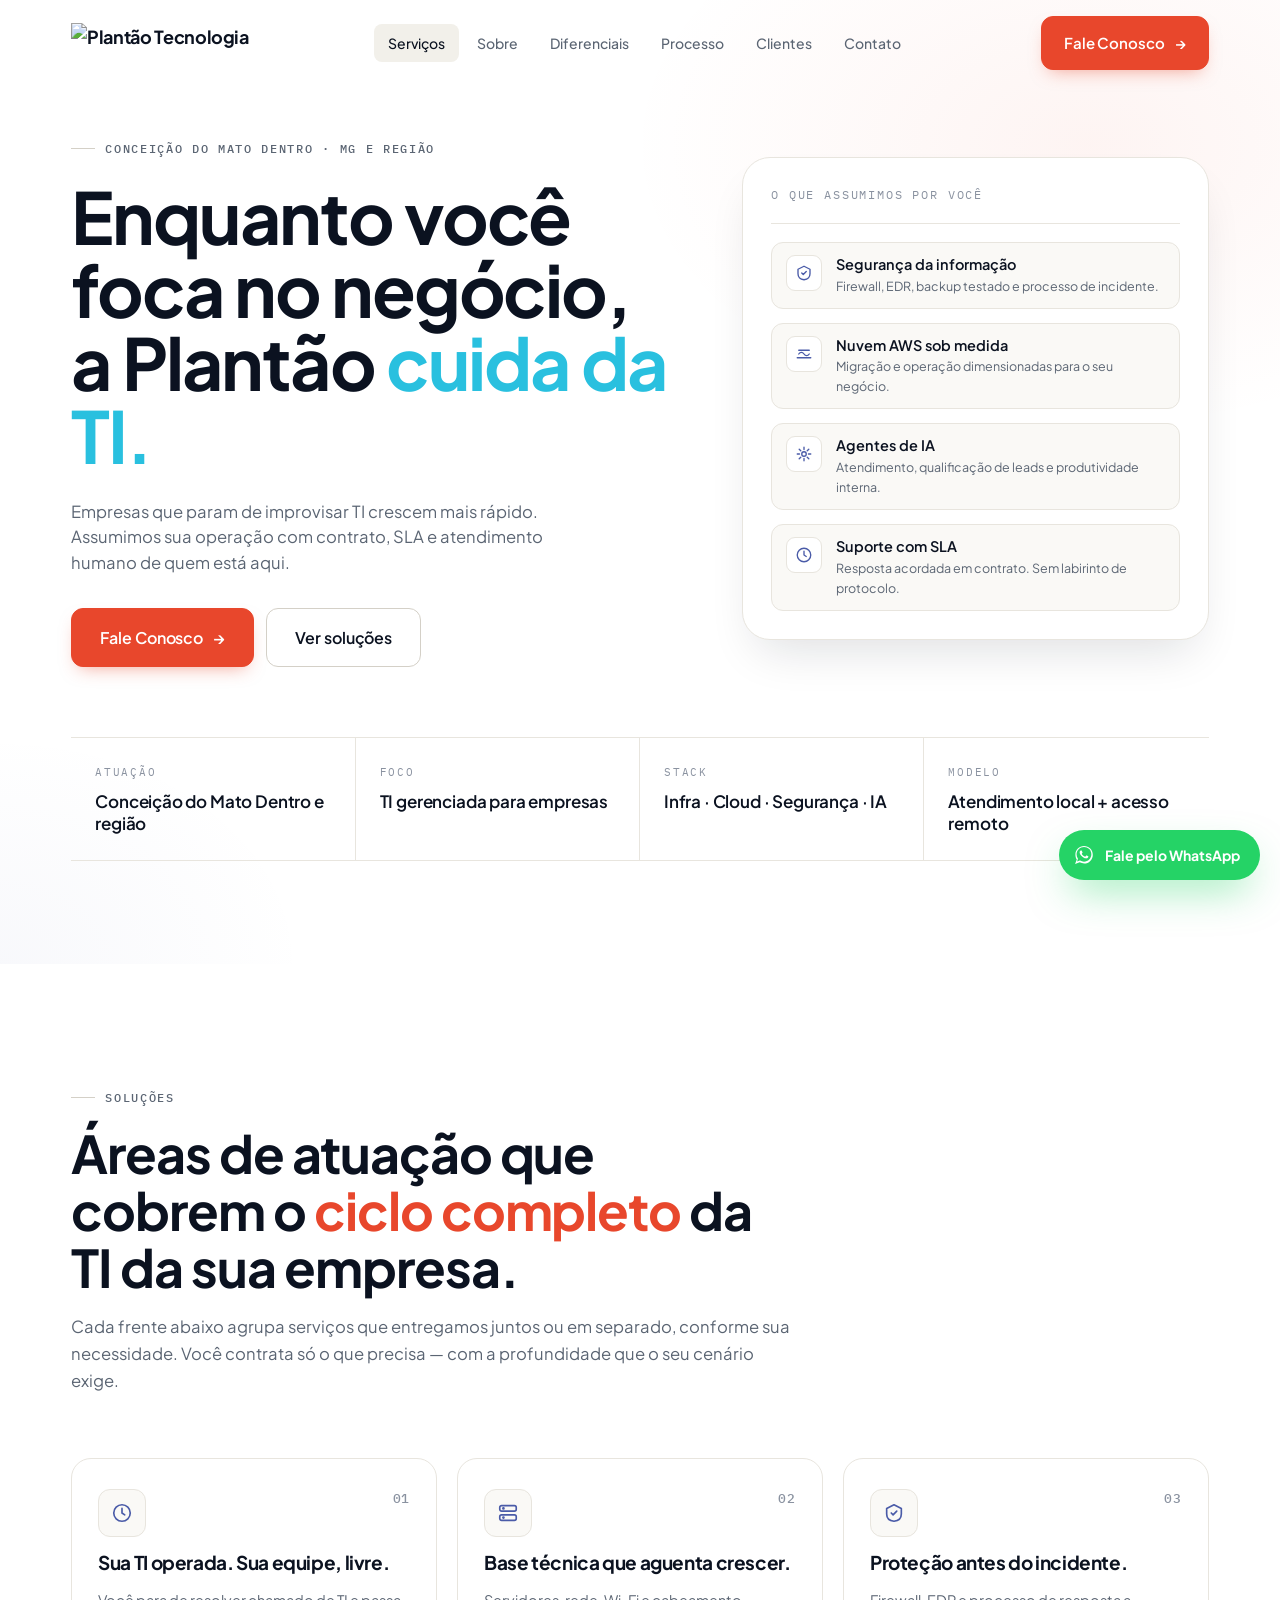
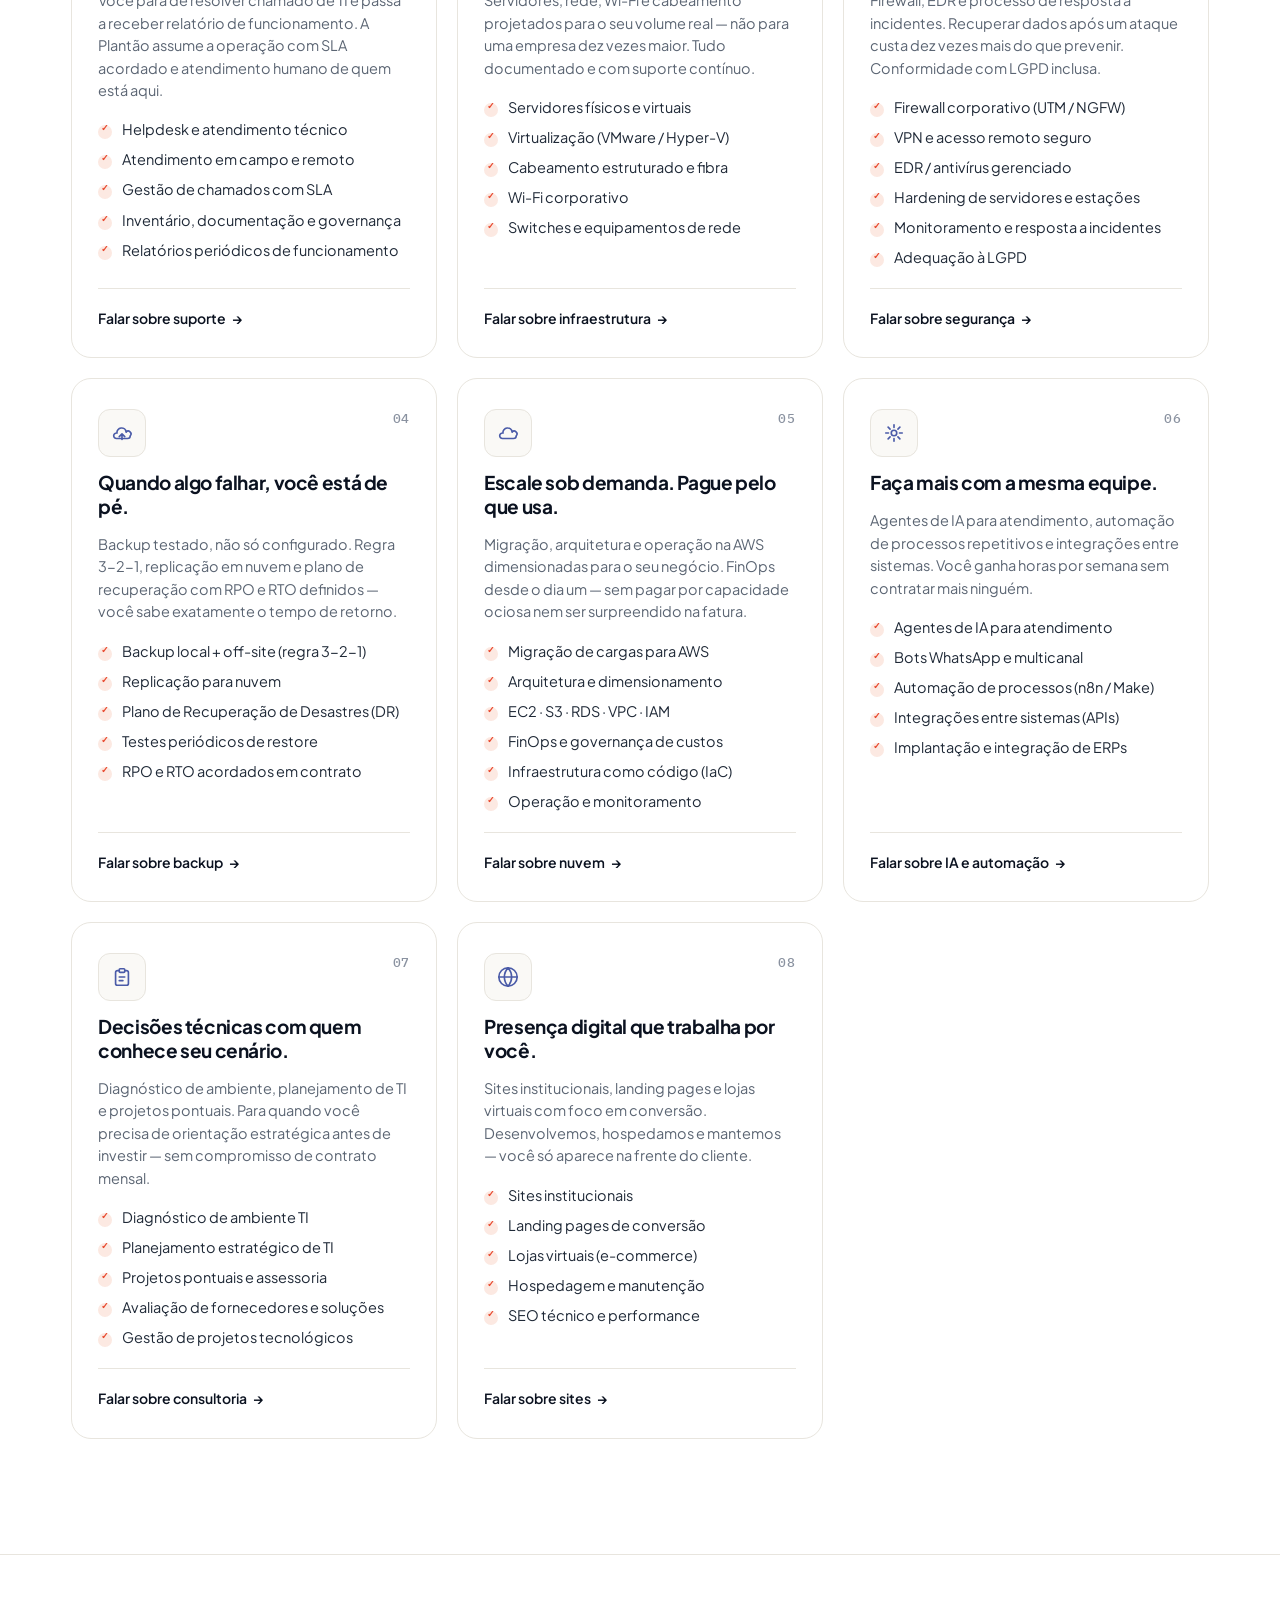
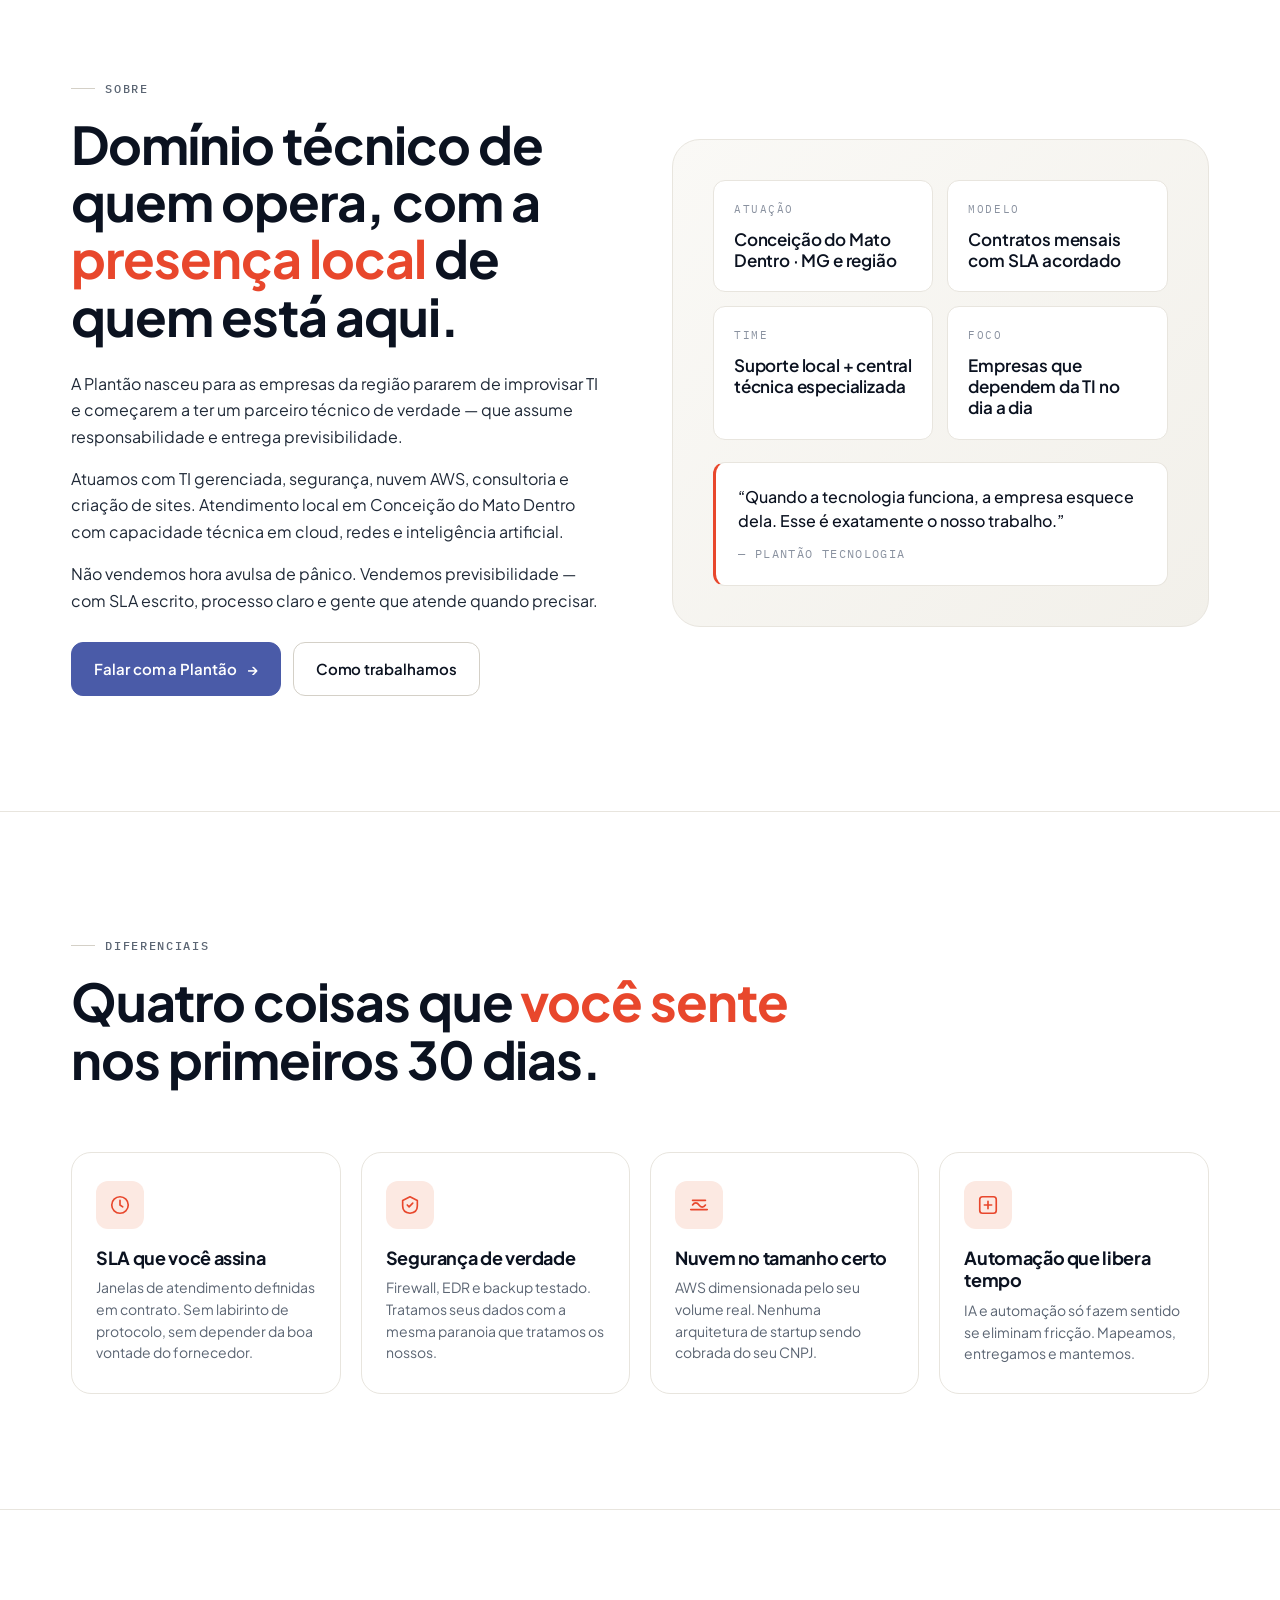
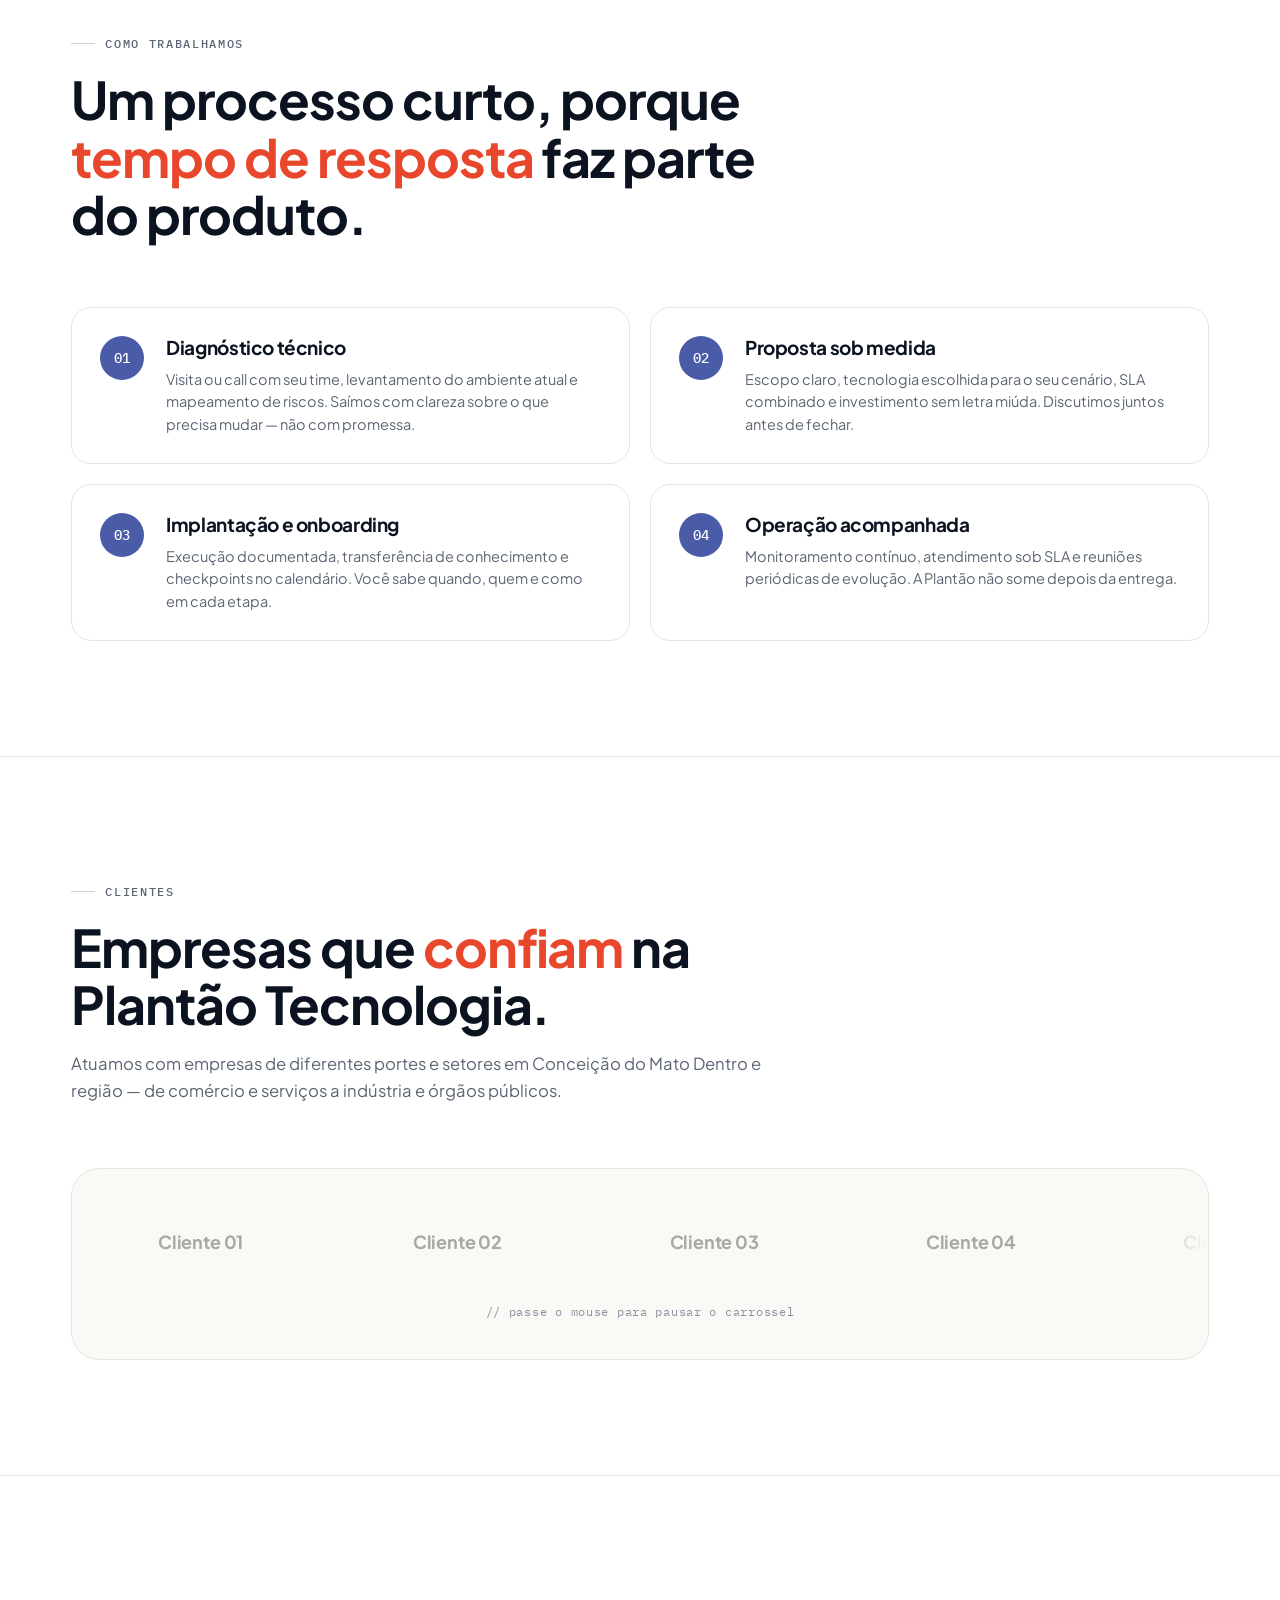
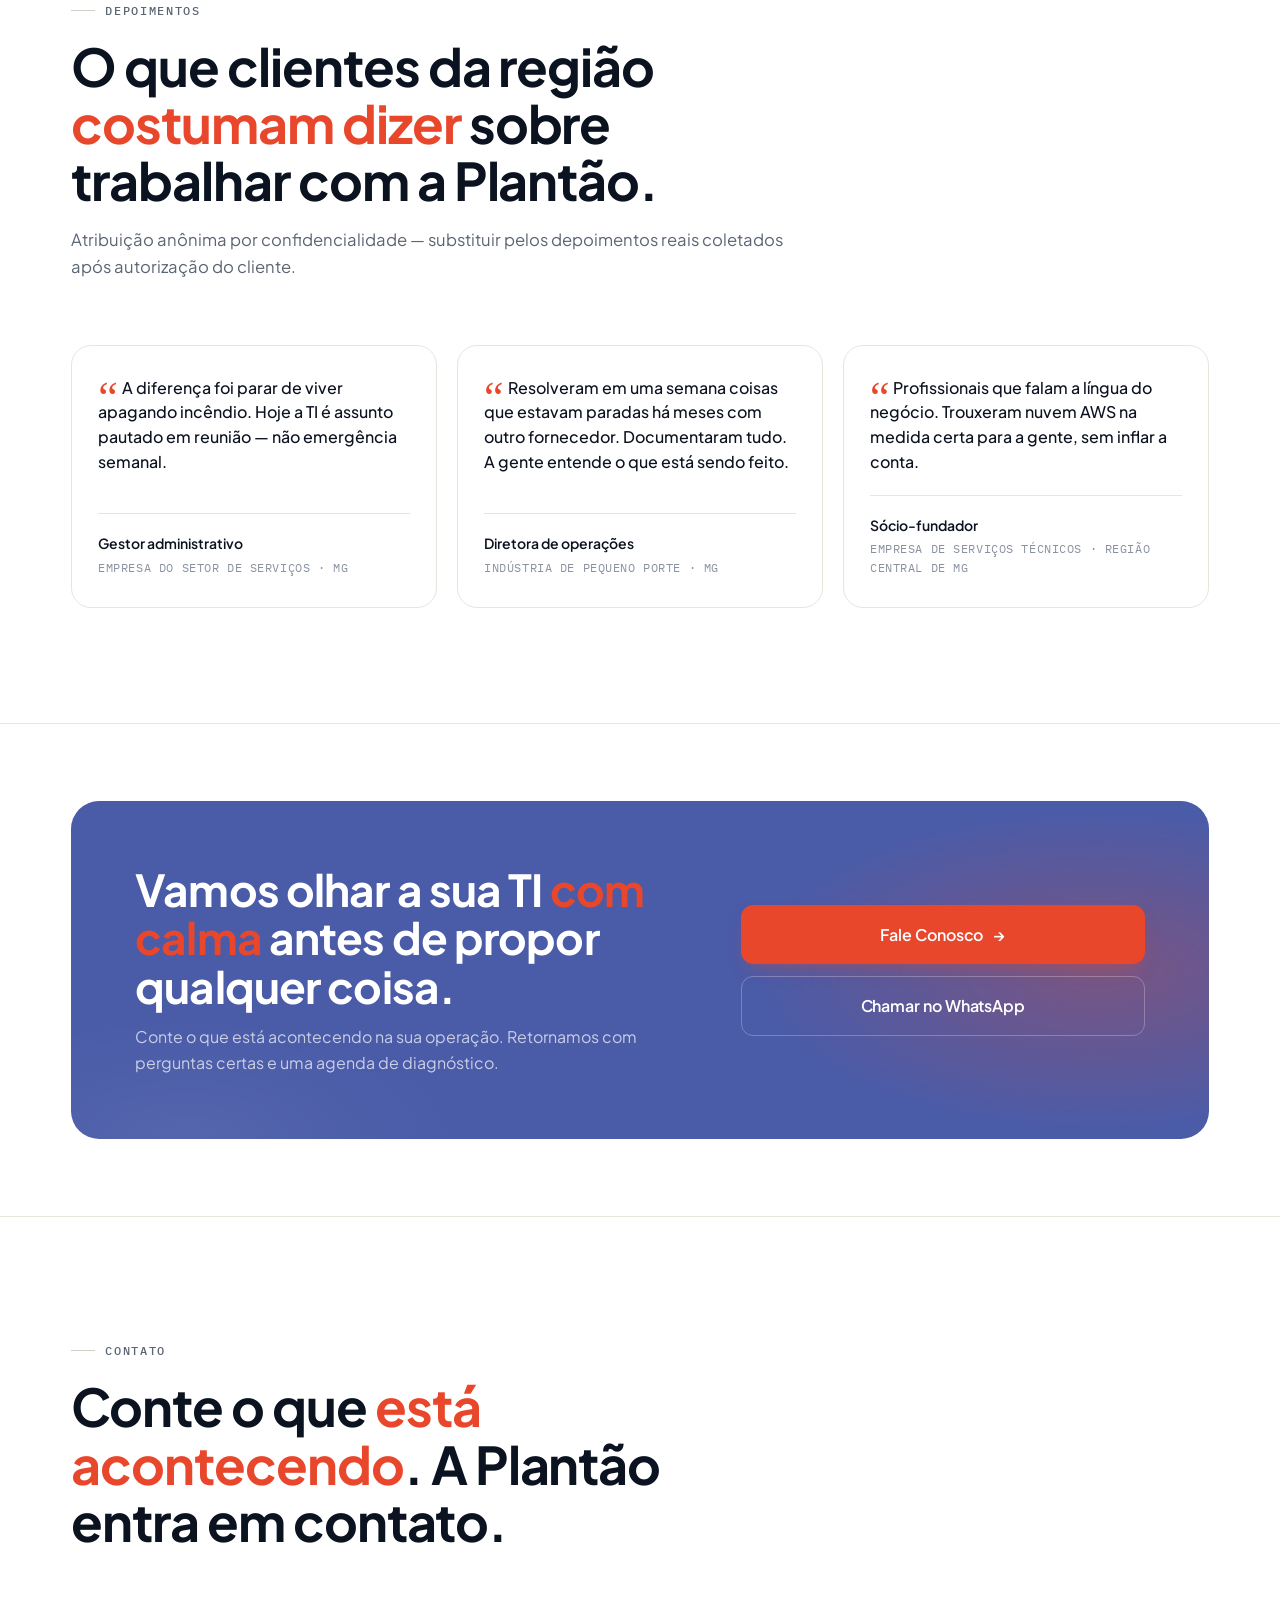
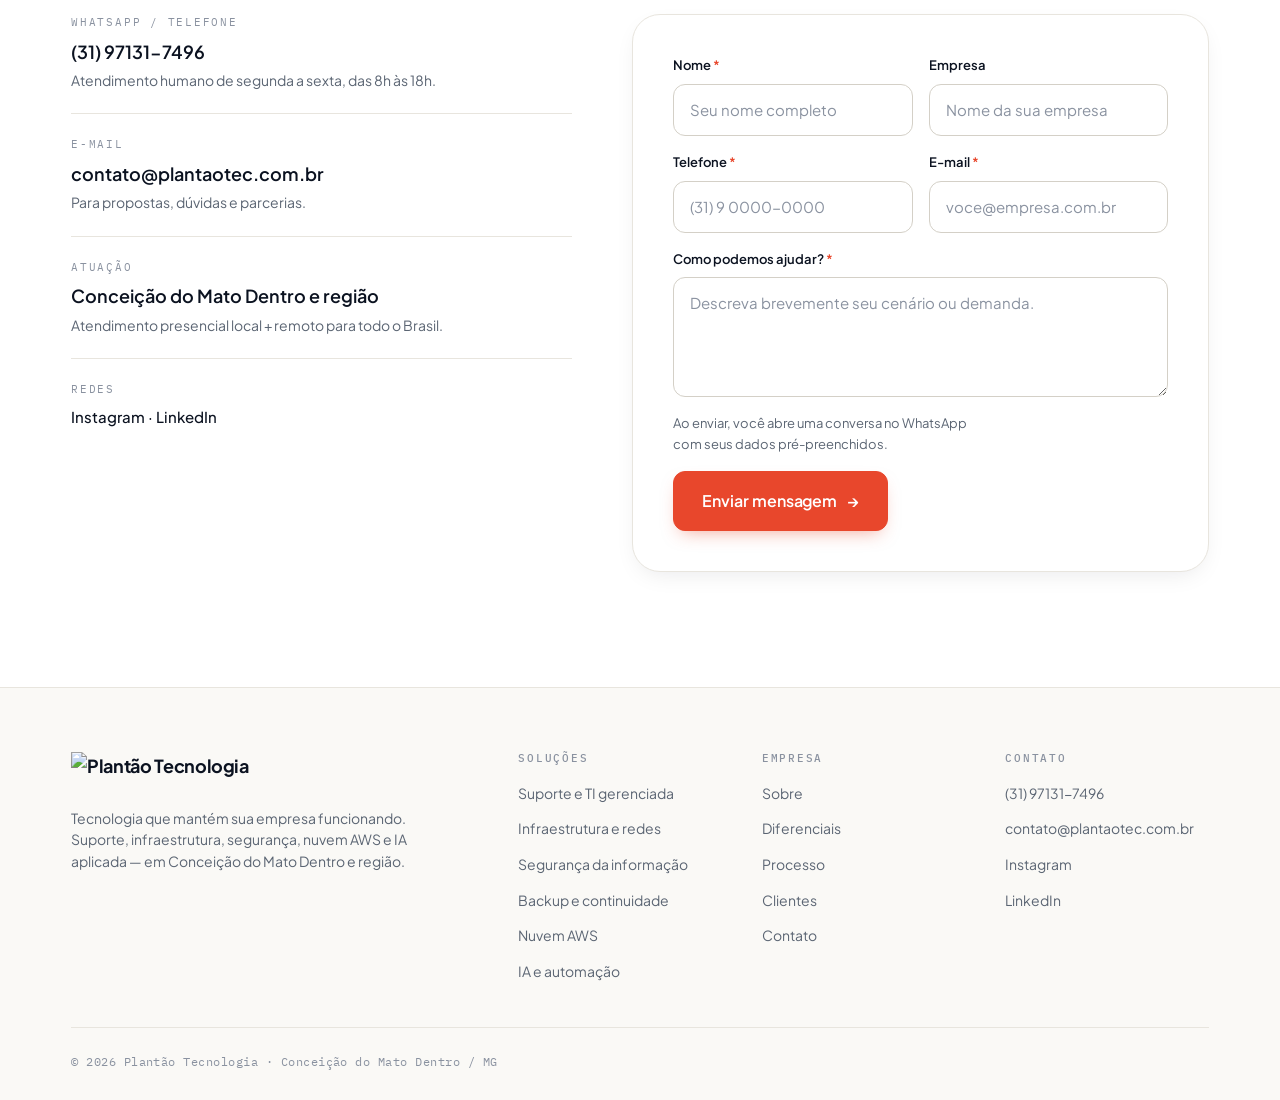
==== index.html @ 331d4040 "copy: atualizar Sobre, Diferenciais, Processo e Contato" ====
﻿<!doctype html>
<html lang="pt-BR">
<head>
  <meta charset="utf-8" />
  <meta name="viewport" content="width=device-width, initial-scale=1, viewport-fit=cover" />
  <meta name="theme-color" content="#FFFFFF" />

  <title>Plantão Tecnologia — TI gerenciada, segurança e nuvem para empresas em Conceição do Mato Dentro</title>
  <meta name="description" content="Suporte de TI, servidores, firewall, VPN, backup, nuvem AWS, agentes de IA e automação para empresas em Conceição do Mato Dentro e região. Fale com a Plantão Tecnologia." />
  <meta name="keywords" content="suporte de TI Conceição do Mato Dentro, servidores, firewall, VPN, nuvem AWS, agentes de IA, automação, cabeamento estruturado, segurança da informação, backup, criação de sites" />
  <meta name="author" content="Plantão Tecnologia" />
  <meta name="robots" content="index, follow" />

  <meta property="og:type" content="website" />
  <meta property="og:locale" content="pt_BR" />
  <meta property="og:title" content="Plantão Tecnologia — TI que mantém sua empresa funcionando" />
  <meta property="og:description" content="TI gerenciada, segurança, nuvem AWS, agentes de IA e automação para empresas em Conceição do Mato Dentro e região." />
  <meta property="og:site_name" content="Plantão Tecnologia" />

  <meta name="twitter:card" content="summary_large_image" />
  <meta name="twitter:title" content="Plantão Tecnologia — TI gerenciada" />
  <meta name="twitter:description" content="TI, segurança, nuvem e IA para empresas da região." />

  <link rel="canonical" href="https://www.plantaotec.com.br/" />
  <link rel="icon" type="image/png" href="assets/logo-icon.png" />

  <link rel="preconnect" href="https://fonts.googleapis.com" />
  <link rel="preconnect" href="https://fonts.gstatic.com" crossorigin />
  <link href="https://fonts.googleapis.com/css2?family=Plus+Jakarta+Sans:wght@300;400;500;600;700;800&family=IBM+Plex+Mono:wght@400;500&display=swap" rel="stylesheet" />

  <script type="application/ld+json">
  {
    "@context": "https://schema.org",
    "@type": "LocalBusiness",
    "name": "Plantão Tecnologia",
    "description": "Serviços de TI para empresas em Conceição do Mato Dentro e região: suporte, servidores, segurança, nuvem AWS, IA e automação.",
    "url": "https://www.plantaotec.com.br/",
    "telephone": "+55-31-97131-7496",
    "email": "contato@plantaotec.com.br",
    "areaServed": "Conceição do Mato Dentro, MG e região",
    "address": {
      "@type": "PostalAddress",
      "addressLocality": "Conceição do Mato Dentro",
      "addressRegion": "MG",
      "addressCountry": "BR"
    },
    "sameAs": [
      "https://www.instagram.com/plantaotecnologia/",
      "https://www.linkedin.com/company/102269554"
    ]
  }
  </script>

  <link rel="stylesheet" href="css/style.css" />
</head>
<body>

  <!-- ============== NAV ============== -->
  <header class="nav" id="nav">
    <div class="container nav-inner">

      <a href="#home" class="logo" aria-label="Plantão Tecnologia">
        <img src="assets/logo.png" alt="Plantão Tecnologia" height="40" style="display:block;">
      </a>

      <nav aria-label="Principal">
        <ul class="nav-links">
          <li><a href="#servicos">Serviços</a></li>
          <li><a href="#sobre">Sobre</a></li>
          <li><a href="#diferenciais">Diferenciais</a></li>
          <li><a href="#processo">Processo</a></li>
          <li><a href="#clientes">Clientes</a></li>
          <li><a href="#contato">Contato</a></li>
        </ul>
      </nav>

      <div class="nav-cta">
        <a class="btn btn-primary btn-desktop" href="#contato">Fale Conosco <span class="arrow">→</span></a>
        <button class="hamburger" id="hamburger" aria-label="Abrir menu" aria-expanded="false" aria-controls="mobilePanel">
          <span></span><span></span><span></span>
        </button>
      </div>
    </div>
  </header>

  <div class="mobile-panel" id="mobilePanel" aria-hidden="true">
    <a href="#servicos">Serviços</a>
    <a href="#sobre">Sobre</a>
    <a href="#diferenciais">Diferenciais</a>
    <a href="#processo">Processo</a>
    <a href="#clientes">Clientes</a>
    <a href="#depoimentos">Depoimentos</a>
    <a href="#contato">Contato</a>
    <a class="btn btn-primary" href="#contato">Fale Conosco</a>
    <a class="btn btn-outline" href="https://wa.me/5531971317496" target="_blank" rel="noopener">WhatsApp</a>
  </div>

  <!-- ============== HERO ============== -->
  <main id="home">
  <section class="hero">
    <div class="container">
      <div class="hero-grid">
        <div>
          <span class="eyebrow reveal">Conceição do Mato Dentro · MG e Região</span>
          <h1 class="reveal delay-1">
            Enquanto você foca no negócio,<br>
            a Plantão <span class="cyan">cuida da TI.</span>
          </h1>
          <p class="hero-sub reveal delay-2">
            Empresas que param de improvisar TI crescem mais rápido. Assumimos sua operação com contrato, SLA e atendimento humano de quem está aqui.
          </p>
          <div class="hero-cta reveal delay-3">
            <a class="btn btn-primary btn-lg" href="#contato">Fale Conosco <span class="arrow">→</span></a>
            <a class="btn btn-outline btn-lg" href="#servicos">Ver soluções</a>
          </div>
        </div>

        <aside class="hero-card reveal delay-2" aria-label="Resumo de soluções">
          <div class="hero-card-head">
            <span class="label">O que assumimos por você</span>
          </div>
          <div class="hero-list">
            <div class="hero-item">
              <span class="ico" aria-hidden="true">
                <svg viewBox="0 0 24 24" fill="none" stroke="currentColor" stroke-width="1.8" stroke-linecap="round" stroke-linejoin="round"><path d="M12 3l8 4v6c0 5-4 7.5-8 8-4-.5-8-3-8-8V7z"/><path d="M9 12l2 2 4-4"/></svg>
              </span>
              <div>
                <div class="t">Segurança da informação</div>
                <div class="d">Firewall, EDR, backup testado e processo de incidente.</div>
              </div>
            </div>
            <div class="hero-item">
              <span class="ico" aria-hidden="true">
                <svg viewBox="0 0 24 24" fill="none" stroke="currentColor" stroke-width="1.8" stroke-linecap="round" stroke-linejoin="round"><path d="M3 17h18"/><path d="M5 12c2-3 5-3 7 0s5 3 7 0"/><path d="M5 7h14"/></svg>
              </span>
              <div>
                <div class="t">Nuvem AWS sob medida</div>
                <div class="d">Migração e operação dimensionadas para o seu negócio.</div>
              </div>
            </div>
            <div class="hero-item">
              <span class="ico" aria-hidden="true">
                <svg viewBox="0 0 24 24" fill="none" stroke="currentColor" stroke-width="1.8" stroke-linecap="round" stroke-linejoin="round"><circle cx="12" cy="12" r="3"/><path d="M12 3v3M12 18v3M3 12h3M18 12h3M5.6 5.6l2.1 2.1M16.3 16.3l2.1 2.1M5.6 18.4l2.1-2.1M16.3 7.7l2.1-2.1"/></svg>
              </span>
              <div>
                <div class="t">Agentes de IA</div>
                <div class="d">Atendimento, qualificação de leads e produtividade interna.</div>
              </div>
            </div>
            <div class="hero-item">
              <span class="ico" aria-hidden="true">
                <svg viewBox="0 0 24 24" fill="none" stroke="currentColor" stroke-width="1.8" stroke-linecap="round" stroke-linejoin="round"><circle cx="12" cy="12" r="9"/><polyline points="12 7 12 12 15 14"/></svg>
              </span>
              <div>
                <div class="t">Suporte com SLA</div>
                <div class="d">Resposta acordada em contrato. Sem labirinto de protocolo.</div>
              </div>
            </div>
          </div>
        </aside>
      </div>

      <div class="hero-trust reveal delay-4">
        <div class="hero-trust-cell">
          <div class="k">Atuação</div>
          <div class="v">Conceição do Mato Dentro e região</div>
        </div>
        <div class="hero-trust-cell">
          <div class="k">Foco</div>
          <div class="v">TI gerenciada para empresas</div>
        </div>
        <div class="hero-trust-cell">
          <div class="k">Stack</div>
          <div class="v">Infra · Cloud · Segurança · IA</div>
        </div>
        <div class="hero-trust-cell">
          <div class="k">Modelo</div>
          <div class="v">Atendimento local + acesso remoto</div>
        </div>
      </div>
    </div>
  </section>

  <!-- ============== SERVIÇOS ============== -->
  <section class="section" id="servicos">
    <div class="container">
      <header class="section-head reveal">
        <span class="eyebrow">Soluções</span>
        <h2>Áreas de atuação que cobrem o <span class="accent">ciclo completo</span> da TI da sua empresa.</h2>
        <p class="lead">Cada frente abaixo agrupa serviços que entregamos juntos ou em separado, conforme sua necessidade. Você contrata só o que precisa — com a profundidade que o seu cenário exige.</p>
      </header>

      <div class="services-grid">

        <article class="service reveal">
          <div class="service-head">
            <div class="service-icon" aria-hidden="true">
              <svg viewBox="0 0 24 24" fill="none" stroke="currentColor" stroke-width="1.8" stroke-linecap="round" stroke-linejoin="round"><path d="M3 12a9 9 0 1 0 18 0 9 9 0 0 0-18 0z"/><path d="M12 7v5l3 2"/></svg>
            </div>
            <span class="service-num">01</span>
          </div>
          <h3>Sua TI operada. Sua equipe, livre.</h3>
          <p>Você para de resolver chamado de TI e passa a receber relatório de funcionamento. A Plantão assume a operação com SLA acordado e atendimento humano de quem está aqui.</p>
          <ul class="service-subs">
            <li>Helpdesk e atendimento técnico</li>
            <li>Atendimento em campo e remoto</li>
            <li>Gestão de chamados com SLA</li>
            <li>Inventário, documentação e governança</li>
            <li>Relatórios periódicos de funcionamento</li>
          </ul>
          <a class="service-link" href="#contato">Falar sobre suporte <span>→</span></a>
        </article>

        <article class="service reveal delay-1">
          <div class="service-head">
            <div class="service-icon" aria-hidden="true">
              <svg viewBox="0 0 24 24" fill="none" stroke="currentColor" stroke-width="1.8" stroke-linecap="round" stroke-linejoin="round"><rect x="3" y="4" width="18" height="6" rx="2"/><rect x="3" y="14" width="18" height="6" rx="2"/><circle cx="7" cy="7" r="0.6" fill="currentColor"/><circle cx="7" cy="17" r="0.6" fill="currentColor"/></svg>
            </div>
            <span class="service-num">02</span>
          </div>
          <h3>Base técnica que aguenta crescer.</h3>
          <p>Servidores, rede, Wi-Fi e cabeamento projetados para o seu volume real — não para uma empresa dez vezes maior. Tudo documentado e com suporte contínuo.</p>
          <ul class="service-subs">
            <li>Servidores físicos e virtuais</li>
            <li>Virtualização (VMware / Hyper-V)</li>
            <li>Cabeamento estruturado e fibra</li>
            <li>Wi-Fi corporativo</li>
            <li>Switches e equipamentos de rede</li>
          </ul>
          <a class="service-link" href="#contato">Falar sobre infraestrutura <span>→</span></a>
        </article>

        <article class="service reveal delay-2">
          <div class="service-head">
            <div class="service-icon" aria-hidden="true">
              <svg viewBox="0 0 24 24" fill="none" stroke="currentColor" stroke-width="1.8" stroke-linecap="round" stroke-linejoin="round"><path d="M12 3l8 4v6c0 5-4 7.5-8 8-4-.5-8-3-8-8V7z"/><path d="M9 12l2 2 4-4"/></svg>
            </div>
            <span class="service-num">03</span>
          </div>
          <h3>Proteção antes do incidente.</h3>
          <p>Firewall, EDR e processo de resposta a incidentes. Recuperar dados após um ataque custa dez vezes mais do que prevenir. Conformidade com LGPD inclusa.</p>
          <ul class="service-subs">
            <li>Firewall corporativo (UTM / NGFW)</li>
            <li>VPN e acesso remoto seguro</li>
            <li>EDR / antivírus gerenciado</li>
            <li>Hardening de servidores e estações</li>
            <li>Monitoramento e resposta a incidentes</li>
            <li>Adequação à LGPD</li>
          </ul>
          <a class="service-link" href="#contato">Falar sobre segurança <span>→</span></a>
        </article>

        <article class="service reveal">
          <div class="service-head">
            <div class="service-icon" aria-hidden="true">
              <svg viewBox="0 0 24 24" fill="none" stroke="currentColor" stroke-width="1.8" stroke-linecap="round" stroke-linejoin="round"><path d="M21 15a3 3 0 0 1-3 3H6a3 3 0 1 1 .5-5.95A5 5 0 0 1 16.5 11a3 3 0 0 1 4.5 4z"/><path d="M12 13v6M9 16l3-3 3 3"/></svg>
            </div>
            <span class="service-num">04</span>
          </div>
          <h3>Quando algo falhar, você está de pé.</h3>
          <p>Backup testado, não só configurado. Regra 3-2-1, replicação em nuvem e plano de recuperação com RPO e RTO definidos — você sabe exatamente o tempo de retorno.</p>
          <ul class="service-subs">
            <li>Backup local + off-site (regra 3-2-1)</li>
            <li>Replicação para nuvem</li>
            <li>Plano de Recuperação de Desastres (DR)</li>
            <li>Testes periódicos de restore</li>
            <li>RPO e RTO acordados em contrato</li>
          </ul>
          <a class="service-link" href="#contato">Falar sobre backup <span>→</span></a>
        </article>

        <article class="service reveal delay-1">
          <div class="service-head">
            <div class="service-icon" aria-hidden="true">
              <svg viewBox="0 0 24 24" fill="none" stroke="currentColor" stroke-width="1.8" stroke-linecap="round" stroke-linejoin="round"><path d="M21 15a3 3 0 0 1-3 3H6a3 3 0 1 1 .5-5.95A5 5 0 0 1 16.5 11a3 3 0 0 1 4.5 4z"/></svg>
            </div>
            <span class="service-num">05</span>
          </div>
          <h3>Escale sob demanda. Pague pelo que usa.</h3>
          <p>Migração, arquitetura e operação na AWS dimensionadas para o seu negócio. FinOps desde o dia um — sem pagar por capacidade ociosa nem ser surpreendido na fatura.</p>
          <ul class="service-subs">
            <li>Migração de cargas para AWS</li>
            <li>Arquitetura e dimensionamento</li>
            <li>EC2 · S3 · RDS · VPC · IAM</li>
            <li>FinOps e governança de custos</li>
            <li>Infraestrutura como código (IaC)</li>
            <li>Operação e monitoramento</li>
          </ul>
          <a class="service-link" href="#contato">Falar sobre nuvem <span>→</span></a>
        </article>

        <article class="service reveal delay-2">
          <div class="service-head">
            <div class="service-icon" aria-hidden="true">
              <svg viewBox="0 0 24 24" fill="none" stroke="currentColor" stroke-width="1.8" stroke-linecap="round" stroke-linejoin="round"><circle cx="12" cy="12" r="3"/><path d="M12 3v3M12 18v3M3 12h3M18 12h3M5.6 5.6l2.1 2.1M16.3 16.3l2.1 2.1M5.6 18.4l2.1-2.1M16.3 7.7l2.1-2.1"/></svg>
            </div>
            <span class="service-num">06</span>
          </div>
          <h3>Faça mais com a mesma equipe.</h3>
          <p>Agentes de IA para atendimento, automação de processos repetitivos e integrações entre sistemas. Você ganha horas por semana sem contratar mais ninguém.</p>
          <ul class="service-subs">
            <li>Agentes de IA para atendimento</li>
            <li>Bots WhatsApp e multicanal</li>
            <li>Automação de processos (n8n / Make)</li>
            <li>Integrações entre sistemas (APIs)</li>
            <li>Implantação e integração de ERPs</li>
          </ul>
          <a class="service-link" href="#contato">Falar sobre IA e automação <span>→</span></a>
        </article>

        <article class="service reveal">
          <div class="service-head">
            <div class="service-icon" aria-hidden="true">
              <svg viewBox="0 0 24 24" fill="none" stroke="currentColor" stroke-width="1.8" stroke-linecap="round" stroke-linejoin="round"><path d="M9 5H7a2 2 0 0 0-2 2v12a2 2 0 0 0 2 2h10a2 2 0 0 0 2-2V7a2 2 0 0 0-2-2h-2"/><rect x="9" y="3" width="6" height="4" rx="1"/><path d="M9 12h6M9 16h4"/></svg>
            </div>
            <span class="service-num">07</span>
          </div>
          <h3>Decisões técnicas com quem conhece seu cenário.</h3>
          <p>Diagnóstico de ambiente, planejamento de TI e projetos pontuais. Para quando você precisa de orientação estratégica antes de investir — sem compromisso de contrato mensal.</p>
          <ul class="service-subs">
            <li>Diagnóstico de ambiente TI</li>
            <li>Planejamento estratégico de TI</li>
            <li>Projetos pontuais e assessoria</li>
            <li>Avaliação de fornecedores e soluções</li>
            <li>Gestão de projetos tecnológicos</li>
          </ul>
          <a class="service-link" href="#contato">Falar sobre consultoria <span>→</span></a>
        </article>

        <article class="service reveal delay-1">
          <div class="service-head">
            <div class="service-icon" aria-hidden="true">
              <svg viewBox="0 0 24 24" fill="none" stroke="currentColor" stroke-width="1.8" stroke-linecap="round" stroke-linejoin="round"><circle cx="12" cy="12" r="10"/><path d="M2 12h20M12 2a15.3 15.3 0 0 1 4 10 15.3 15.3 0 0 1-4 10 15.3 15.3 0 0 1-4-10 15.3 15.3 0 0 1 4-10z"/></svg>
            </div>
            <span class="service-num">08</span>
          </div>
          <h3>Presença digital que trabalha por você.</h3>
          <p>Sites institucionais, landing pages e lojas virtuais com foco em conversão. Desenvolvemos, hospedamos e mantemos — você só aparece na frente do cliente.</p>
          <ul class="service-subs">
            <li>Sites institucionais</li>
            <li>Landing pages de conversão</li>
            <li>Lojas virtuais (e-commerce)</li>
            <li>Hospedagem e manutenção</li>
            <li>SEO técnico e performance</li>
          </ul>
          <a class="service-link" href="#contato">Falar sobre sites <span>→</span></a>
        </article>

      </div>
    </div>
  </section>

  <!-- ============== SOBRE ============== -->
  <section class="section" id="sobre">
    <div class="container">
      <div class="about-grid">
        <div class="about-copy reveal">
          <span class="eyebrow" style="margin-bottom:18px; display:inline-flex;">Sobre</span>
          <h2>Domínio técnico de quem opera, com a <span class="accent">presença local</span> de quem está aqui.</h2>
          <p style="margin-top:26px;">A Plantão nasceu para as empresas da região pararem de improvisar TI e começarem a ter um parceiro técnico de verdade — que assume responsabilidade e entrega previsibilidade.</p>
          <p>Atuamos com TI gerenciada, segurança, nuvem AWS, consultoria e criação de sites. Atendimento local em Conceição do Mato Dentro com capacidade técnica em cloud, redes e inteligência artificial.</p>
          <p>Não vendemos hora avulsa de pânico. Vendemos previsibilidade — com SLA escrito, processo claro e gente que atende quando precisar.</p>
          <div class="about-cta">
            <a class="btn btn-dark" href="#contato">Falar com a Plantão <span class="arrow">→</span></a>
            <a class="btn btn-outline" href="#processo">Como trabalhamos</a>
          </div>
        </div>

        <aside class="about-visual reveal delay-1">
          <div class="about-stats">
            <div class="about-stat">
              <div class="k">Atuação</div>
              <div class="v">Conceição do Mato Dentro · MG e região</div>
            </div>
            <div class="about-stat">
              <div class="k">Modelo</div>
              <div class="v">Contratos mensais com SLA acordado</div>
            </div>
            <div class="about-stat">
              <div class="k">Time</div>
              <div class="v">Suporte local + central técnica especializada</div>
            </div>
            <div class="about-stat">
              <div class="k">Foco</div>
              <div class="v">Empresas que dependem da TI no dia a dia</div>
            </div>
          </div>
          <div class="about-quote">
            <p>“Quando a tecnologia funciona, a empresa esquece dela. Esse é exatamente o nosso trabalho.”</p>
            <div class="by">— Plantão Tecnologia</div>
          </div>
        </aside>
      </div>
    </div>
  </section>

  <!-- ============== DIFERENCIAIS ============== -->
  <section class="section" id="diferenciais">
    <div class="container">
      <header class="section-head reveal">
        <span class="eyebrow">Diferenciais</span>
        <h2>Quatro coisas que <span class="accent">você sente</span> nos primeiros 30 dias.</h2>
      </header>

      <div class="diff-grid">
        <article class="diff reveal">
          <div class="diff-icon">
            <svg viewBox="0 0 24 24" fill="none" stroke="currentColor" stroke-width="1.8" stroke-linecap="round" stroke-linejoin="round"><circle cx="12" cy="12" r="9"/><polyline points="12 7 12 12 15 14"/></svg>
          </div>
          <h3>SLA que você assina</h3>
          <p>Janelas de atendimento definidas em contrato. Sem labirinto de protocolo, sem depender da boa vontade do fornecedor.</p>
        </article>
        <article class="diff reveal delay-1">
          <div class="diff-icon">
            <svg viewBox="0 0 24 24" fill="none" stroke="currentColor" stroke-width="1.8" stroke-linecap="round" stroke-linejoin="round"><path d="M12 3l8 4v6c0 5-4 7.5-8 8-4-.5-8-3-8-8V7z"/><path d="M9 12l2 2 4-4"/></svg>
          </div>
          <h3>Segurança de verdade</h3>
          <p>Firewall, EDR e backup testado. Tratamos seus dados com a mesma paranoia que tratamos os nossos.</p>
        </article>
        <article class="diff reveal delay-2">
          <div class="diff-icon">
            <svg viewBox="0 0 24 24" fill="none" stroke="currentColor" stroke-width="1.8" stroke-linecap="round" stroke-linejoin="round"><path d="M3 17h18"/><path d="M5 12c2-3 5-3 7 0s5 3 7 0"/><path d="M5 7h14"/></svg>
          </div>
          <h3>Nuvem no tamanho certo</h3>
          <p>AWS dimensionada pelo seu volume real. Nenhuma arquitetura de startup sendo cobrada do seu CNPJ.</p>
        </article>
        <article class="diff reveal delay-3">
          <div class="diff-icon">
            <svg viewBox="0 0 24 24" fill="none" stroke="currentColor" stroke-width="1.8" stroke-linecap="round" stroke-linejoin="round"><rect x="3" y="3" width="18" height="18" rx="3"/><path d="M8 12h8M12 8v8"/></svg>
          </div>
          <h3>Automação que libera tempo</h3>
          <p>IA e automação só fazem sentido se eliminam fricção. Mapeamos, entregamos e mantemos.</p>
        </article>
      </div>
    </div>
  </section>

  <!-- ============== PROCESSO ============== -->
  <section class="section" id="processo">
    <div class="container">
      <header class="section-head reveal">
        <span class="eyebrow">Como trabalhamos</span>
        <h2>Um processo curto, porque <span class="accent">tempo de resposta</span> faz parte do produto.</h2>
      </header>

      <div class="process-list">
        <article class="process-step reveal">
          <div class="process-num">01</div>
          <div>
            <h3>Diagnóstico técnico</h3>
            <p>Visita ou call com seu time, levantamento do ambiente atual e mapeamento de riscos. Saímos com clareza sobre o que precisa mudar — não com promessa.</p>
          </div>
        </article>
        <article class="process-step reveal delay-1">
          <div class="process-num">02</div>
          <div>
            <h3>Proposta sob medida</h3>
            <p>Escopo claro, tecnologia escolhida para o seu cenário, SLA combinado e investimento sem letra miúda. Discutimos juntos antes de fechar.</p>
          </div>
        </article>
        <article class="process-step reveal">
          <div class="process-num">03</div>
          <div>
            <h3>Implantação e onboarding</h3>
            <p>Execução documentada, transferência de conhecimento e checkpoints no calendário. Você sabe quando, quem e como em cada etapa.</p>
          </div>
        </article>
        <article class="process-step reveal delay-1">
          <div class="process-num">04</div>
          <div>
            <h3>Operação acompanhada</h3>
            <p>Monitoramento contínuo, atendimento sob SLA e reuniões periódicas de evolução. A Plantão não some depois da entrega.</p>
          </div>
        </article>
      </div>
    </div>
  </section>

  <!-- ============== CLIENTES ============== -->
  <section class="section" id="clientes">
    <div class="container">
      <header class="section-head reveal">
        <span class="eyebrow">Clientes</span>
        <h2>Empresas que <span class="accent">confiam</span> na Plantão Tecnologia.</h2>
        <p class="lead">Atuamos com empresas de diferentes portes e setores em Conceição do Mato Dentro e região — de comércio e serviços a indústria e órgãos públicos.</p>
      </header>

      <!-- ====================================================
           CARROSSEL DE LOGOS — substitua cada .client-logo pela tag:
           <div class="client-logo"><img src="logos/cliente1.svg" alt="Cliente 1"></div>
           Mantenha os DOIS conjuntos (track-a e track-b) com os MESMOS logos
           para o loop infinito ficar sem emenda.
           ==================================================== -->
      <div class="clients-wrap reveal">
        <div class="clients-mask">
          <div class="clients-track" id="clientsTrack">

            <!-- Conjunto A (visível) -->
            <div class="client-logo" data-slot="1">Cliente 01</div>
            <div class="client-logo" data-slot="2">Cliente 02</div>
            <div class="client-logo" data-slot="3">Cliente 03</div>
            <div class="client-logo" data-slot="4">Cliente 04</div>
            <div class="client-logo" data-slot="5">Cliente 05</div>
            <div class="client-logo" data-slot="6">Cliente 06</div>
            <div class="client-logo" data-slot="7">Cliente 07</div>
            <div class="client-logo" data-slot="8">Cliente 08</div>

            <!-- Conjunto B (duplicado para loop infinito — não remover) -->
            <div class="client-logo" data-slot="1" aria-hidden="true">Cliente 01</div>
            <div class="client-logo" data-slot="2" aria-hidden="true">Cliente 02</div>
            <div class="client-logo" data-slot="3" aria-hidden="true">Cliente 03</div>
            <div class="client-logo" data-slot="4" aria-hidden="true">Cliente 04</div>
            <div class="client-logo" data-slot="5" aria-hidden="true">Cliente 05</div>
            <div class="client-logo" data-slot="6" aria-hidden="true">Cliente 06</div>
            <div class="client-logo" data-slot="7" aria-hidden="true">Cliente 07</div>
            <div class="client-logo" data-slot="8" aria-hidden="true">Cliente 08</div>

          </div>
        </div>
        <div class="clients-foot">// passe o mouse para pausar o carrossel</div>
      </div>
    </div>
  </section>

  <!-- ============== DEPOIMENTOS ============== -->
  <section class="section" id="depoimentos">
    <div class="container">
      <header class="section-head reveal">
        <span class="eyebrow">Depoimentos</span>
        <h2>O que clientes da região <span class="accent">costumam dizer</span> sobre trabalhar com a Plantão.</h2>
        <p class="lead">Atribuição anônima por confidencialidade — substituir pelos depoimentos reais coletados após autorização do cliente.</p>
      </header>

      <div class="testi-grid">
        <article class="testi reveal">
          <p class="testi-quote">A diferença foi parar de viver apagando incêndio. Hoje a TI é assunto pautado em reunião — não emergência semanal.</p>
          <div class="testi-meta">
            <div class="role">Gestor administrativo</div>
            <div class="ctx">Empresa do setor de serviços · MG</div>
          </div>
        </article>
        <article class="testi reveal delay-1">
          <p class="testi-quote">Resolveram em uma semana coisas que estavam paradas há meses com outro fornecedor. Documentaram tudo. A gente entende o que está sendo feito.</p>
          <div class="testi-meta">
            <div class="role">Diretora de operações</div>
            <div class="ctx">Indústria de pequeno porte · MG</div>
          </div>
        </article>
        <article class="testi reveal delay-2">
          <p class="testi-quote">Profissionais que falam a língua do negócio. Trouxeram nuvem AWS na medida certa para a gente, sem inflar a conta.</p>
          <div class="testi-meta">
            <div class="role">Sócio-fundador</div>
            <div class="ctx">Empresa de serviços técnicos · região central de MG</div>
          </div>
        </article>
      </div>
    </div>
  </section>

  <!-- ============== CTA banner ============== -->
  <section class="section tight" id="cta">
    <div class="container">
      <div class="cta-banner reveal">
        <div class="cta-banner-inner">
          <div>
            <h2>Vamos olhar a sua TI <span class="accent">com calma</span> antes de propor qualquer coisa.</h2>
            <p>Conte o que está acontecendo na sua operação. Retornamos com perguntas certas e uma agenda de diagnóstico.</p>
          </div>
          <div class="right">
            <a class="btn btn-primary btn-lg" href="#contato">Fale Conosco <span class="arrow">→</span></a>
            <a class="btn btn-outline btn-lg" style="background:transparent; color:#fff; border-color: rgba(255,255,255,0.25);" href="https://wa.me/5531971317496?text=Ol%C3%A1%2C%20gostaria%20de%20falar%20com%20a%20Plant%C3%A3o%20Tecnologia." target="_blank" rel="noopener">Chamar no WhatsApp</a>
          </div>
        </div>
      </div>
    </div>
  </section>

  <!-- ============== CONTATO ============== -->
  <section class="section" id="contato">
    <div class="container">
      <header class="section-head reveal">
        <span class="eyebrow">Contato</span>
        <h2>Conte o que <span class="accent">está acontecendo</span>. A Plantão entra em contato.</h2>
      </header>

      <div class="contact-grid">
        <aside class="contact-info reveal">
          <div>
            <div class="label">WhatsApp / Telefone</div>
            <div class="value"><a href="https://wa.me/5531971317496" target="_blank" rel="noopener">(31) 97131-7496</a></div>
            <div class="helper">Atendimento humano de segunda a sexta, das 8h às 18h.</div>
          </div>
          <div>
            <div class="label">E-mail</div>
            <div class="value"><a href="mailto:contato@plantaotec.com.br">contato@plantaotec.com.br</a></div>
            <div class="helper">Para propostas, dúvidas e parcerias.</div>
          </div>
          <div>
            <div class="label">Atuação</div>
            <div class="value">Conceição do Mato Dentro e região</div>
            <div class="helper">Atendimento presencial local + remoto para todo o Brasil.</div>
          </div>
          <div>
            <div class="label">Redes</div>
            <div class="value" style="font-size:15px; font-weight:500;">
              <a href="https://www.instagram.com/plantaotecnologia/" target="_blank" rel="noopener">Instagram</a> ·
              <a href="https://www.linkedin.com/company/102269554" target="_blank" rel="noopener">LinkedIn</a>
            </div>
          </div>
        </aside>

        <form class="form-card reveal delay-1" id="leadForm" novalidate>
          <div class="form-row">
            <div class="field">
              <label for="f-nome">Nome <span class="req">*</span></label>
              <input id="f-nome" name="nome" type="text" placeholder="Seu nome completo" required autocomplete="name" />
            </div>
            <div class="field">
              <label for="f-empresa">Empresa</label>
              <input id="f-empresa" name="empresa" type="text" placeholder="Nome da sua empresa" autocomplete="organization" />
            </div>
          </div>
          <div class="form-row">
            <div class="field">
              <label for="f-tel">Telefone <span class="req">*</span></label>
              <input id="f-tel" name="telefone" type="tel" placeholder="(31) 9 0000-0000" required autocomplete="tel" />
            </div>
            <div class="field">
              <label for="f-email">E-mail <span class="req">*</span></label>
              <input id="f-email" name="email" type="email" placeholder="voce@empresa.com.br" required autocomplete="email" />
            </div>
          </div>
          <div class="field">
            <label for="f-msg">Como podemos ajudar? <span class="req">*</span></label>
            <textarea id="f-msg" name="mensagem" placeholder="Descreva brevemente seu cenário ou demanda." required></textarea>
          </div>

          <div class="form-actions">
            <p class="form-note">Ao enviar, você abre uma conversa no WhatsApp com seus dados pré-preenchidos.</p>
            <button class="btn btn-primary btn-lg" type="submit">Enviar mensagem <span class="arrow">→</span></button>
          </div>
          <div class="form-feedback" id="formFeedback" role="status" aria-live="polite"></div>
        </form>
      </div>
    </div>
  </section>
  </main>

  <!-- ============== FOOTER ============== -->
  <footer>
    <div class="container">
      <div class="footer-grid">
        <div class="footer-brand">
          <a href="#home" class="logo" aria-label="Plantão Tecnologia">
            <img src="assets/logo.png" alt="Plantão Tecnologia" height="40" style="display:block;">
          </a>
          <p>Tecnologia que mantém sua empresa funcionando. Suporte, infraestrutura, segurança, nuvem AWS e IA aplicada — em Conceição do Mato Dentro e região.</p>
        </div>
        <div class="footer-col">
          <h5>Soluções</h5>
          <ul>
            <li><a href="#servicos">Suporte e TI gerenciada</a></li>
            <li><a href="#servicos">Infraestrutura e redes</a></li>
            <li><a href="#servicos">Segurança da informação</a></li>
            <li><a href="#servicos">Backup e continuidade</a></li>
            <li><a href="#servicos">Nuvem AWS</a></li>
            <li><a href="#servicos">IA e automação</a></li>
          </ul>
        </div>
        <div class="footer-col">
          <h5>Empresa</h5>
          <ul>
            <li><a href="#sobre">Sobre</a></li>
            <li><a href="#diferenciais">Diferenciais</a></li>
            <li><a href="#processo">Processo</a></li>
            <li><a href="#clientes">Clientes</a></li>
            <li><a href="#contato">Contato</a></li>
          </ul>
        </div>
        <div class="footer-col">
          <h5>Contato</h5>
          <ul>
            <li><a href="https://wa.me/5531971317496" target="_blank" rel="noopener">(31) 97131-7496</a></li>
            <li><a href="mailto:contato@plantaotec.com.br">contato@plantaotec.com.br</a></li>
            <li><a href="https://www.instagram.com/plantaotecnologia/" target="_blank" rel="noopener">Instagram</a></li>
            <li><a href="https://www.linkedin.com/company/102269554" target="_blank" rel="noopener">LinkedIn</a></li>
          </ul>
        </div>
      </div>
      <div class="footer-bottom">
        <span>© <span id="y"></span> Plantão Tecnologia · Conceição do Mato Dentro / MG</span>
      </div>
    </div>
  </footer>

  <a class="wa-float" href="https://wa.me/5531971317496?text=Ol%C3%A1%2C%20gostaria%20de%20falar%20com%20a%20Plant%C3%A3o%20Tecnologia." target="_blank" rel="noopener" aria-label="Falar pelo WhatsApp">
    <svg viewBox="0 0 32 32" fill="currentColor" aria-hidden="true">
      <path d="M16 3C9 3 3.5 8.5 3.5 15.5c0 2.5.7 4.9 2 7L3 29l6.7-2.3c2 1.1 4.3 1.7 6.6 1.7 6.9 0 12.5-5.5 12.5-12.5C28.8 8.6 23.2 3 16 3zm0 22.7c-2 0-4-.6-5.7-1.6l-.4-.2-4 1.4 1.4-3.9-.3-.4c-1.2-1.8-1.8-3.9-1.8-6.1 0-5.9 4.8-10.7 10.8-10.7 2.9 0 5.6 1.1 7.6 3.1 2 2 3.1 4.7 3.1 7.6 0 5.9-4.8 10.8-10.7 10.8zm5.9-7.9c-.3-.2-1.9-.9-2.2-1-.3-.1-.5-.2-.7.2-.2.3-.8 1-1 1.2-.2.2-.4.2-.7.1-.3-.2-1.4-.5-2.6-1.6-1-.9-1.6-2-1.8-2.3-.2-.3 0-.5.1-.7.1-.1.3-.4.5-.5.2-.2.2-.3.3-.5.1-.2 0-.4 0-.5 0-.1-.7-1.7-1-2.3-.2-.6-.5-.5-.7-.5h-.6c-.2 0-.5.1-.8.4-.3.3-1 1-1 2.5s1.1 3 1.2 3.2c.2.2 2.2 3.4 5.4 4.7.7.3 1.3.5 1.8.6.7.2 1.4.2 1.9.1.6-.1 1.9-.8 2.1-1.5.3-.7.3-1.4.2-1.5-.1-.2-.3-.2-.6-.4z"/>
    </svg>
    <span class="lbl">Fale pelo WhatsApp</span>
  </a>

  <script src="js/main.js" defer></script>
</body>
</html>
---- css/style.css ----
/* ============================================================
   PLANTÃO TECNOLOGIA — single-file site (light theme corporativo)
   ============================================================ */

:root {
  --bg: #FFFFFF;
  --surface: #FAF9F6;
  --surface-2: #F2F0EA;
  --line: #E8E5DE;
  --line-strong: #D4D0C7;
  --text: #0B1220;
  --text-2: #1F2937;
  --muted: #5B6573;
  --dim: #8A92A0;
  --brand: #4A5BA8;
  --brand-2: #3A4B98;
  --cyan: #29C0DF;
  --accent: #E8472C;
  --accent-soft: #FCE9E2;
  --ok: #128A6E;

  --font: "Plus Jakarta Sans", -apple-system, BlinkMacSystemFont, "Segoe UI", sans-serif;
  --mono: "IBM Plex Mono", "Courier New", monospace;

  --max: 1240px;
  --pad: clamp(20px, 4vw, 56px);

  --r-sm: 8px;
  --r-md: 12px;
  --r-lg: 20px;
  --r-xl: 28px;

  --ease: cubic-bezier(0.22, 1, 0.36, 1);

  --shadow-sm: 0 1px 2px rgba(11, 18, 32, 0.04);
  --shadow-md: 0 8px 24px -8px rgba(11, 18, 32, 0.10);
  --shadow-lg: 0 24px 48px -16px rgba(11, 18, 32, 0.14);
}

* { box-sizing: border-box; margin: 0; padding: 0; }
*:focus-visible { outline: 2px solid var(--accent); outline-offset: 3px; border-radius: 4px; }

html { scroll-behavior: smooth; -webkit-text-size-adjust: 100%; }
body {
  background: var(--bg);
  color: var(--text);
  font-family: var(--font);
  font-size: 16px;
  line-height: 1.6;
  font-weight: 400;
  overflow-x: hidden;
  text-rendering: optimizeLegibility;
  -webkit-font-smoothing: antialiased;
  -moz-osx-font-smoothing: grayscale;
}

img, svg { max-width: 100%; display: block; }
a { color: inherit; text-decoration: none; }
button { font: inherit; color: inherit; background: none; border: 0; cursor: pointer; }
input, textarea, select { font: inherit; color: inherit; }

.container { width: 100%; max-width: var(--max); margin: 0 auto; padding-left: var(--pad); padding-right: var(--pad); }

.mono { font-family: var(--mono); }
.eyebrow {
  display: inline-flex; align-items: center; gap: 10px;
  font-family: var(--mono); font-size: 12px; font-weight: 500;
  color: var(--muted); text-transform: uppercase; letter-spacing: 0.14em;
}
.eyebrow::before {
  content: ""; width: 24px; height: 1px; background: var(--line-strong);
}
.cyan { color: var(--cyan); }

h1, h2, h3, h4, h5 {
  font-family: var(--font); font-weight: 700; color: var(--text);
  line-height: 1.1; letter-spacing: -0.02em;
}
h2 { font-size: clamp(32px, 4.4vw, 52px); font-weight: 700; }
h3 { font-size: clamp(20px, 1.8vw, 24px); line-height: 1.25; font-weight: 700; }
h4 { font-size: 16px; font-weight: 600; }
p { color: var(--text-2); }
p.lead { font-size: clamp(16px, 1.3vw, 18px); color: var(--muted); line-height: 1.6; }

.section { padding-top: clamp(80px, 9vw, 130px); padding-bottom: clamp(80px, 9vw, 130px); position: relative; }
.section.tight { padding-top: clamp(56px, 6vw, 80px); padding-bottom: clamp(56px, 6vw, 80px); }
.section + .section { border-top: 1px solid var(--line); }
.section-head { max-width: 720px; margin-bottom: clamp(40px, 5vw, 64px); }
.section-head .eyebrow { margin-bottom: 18px; }
.section-head h2 .accent { color: var(--accent); }
.section-head h2 .brand { color: var(--brand); }
.section-head p.lead { margin-top: 18px; }

/* ===== Buttons ===== */
.btn {
  display: inline-flex; align-items: center; gap: 10px;
  padding: 14px 22px; border-radius: var(--r-md);
  font-family: var(--font); font-weight: 600; font-size: 15px;
  letter-spacing: -0.005em;
  transition: transform .25s var(--ease), background .25s var(--ease), border-color .25s var(--ease), color .25s var(--ease), box-shadow .25s var(--ease);
  white-space: nowrap; border: 1px solid transparent;
}
.btn-primary {
  background: var(--accent); color: #fff; border-color: var(--accent);
  box-shadow: 0 8px 18px -8px rgba(232, 71, 44, 0.5);
}
.btn-primary:hover { transform: translateY(-2px); box-shadow: 0 14px 28px -10px rgba(232, 71, 44, 0.55); }
.btn-dark { background: var(--brand); color: #fff; border-color: var(--brand); }
.btn-dark:hover { background: var(--brand-2); transform: translateY(-2px); }
.btn-outline { color: var(--text); border-color: var(--line-strong); background: var(--bg); }
.btn-outline:hover { border-color: var(--text); transform: translateY(-2px); }
.btn-ghost { color: var(--muted); padding: 10px 14px; }
.btn-ghost:hover { color: var(--text); }
.btn-lg { padding: 16px 28px; font-size: 16px; }
.btn .arrow { transition: transform .3s var(--ease); display: inline-block; }
.btn:hover .arrow { transform: translateX(4px); }

/* ===== Header / Logo slot ===== */
.nav {
  position: fixed; top: 0; left: 0; right: 0; z-index: 50;
  transition: background .3s var(--ease), border-color .3s var(--ease), backdrop-filter .3s var(--ease);
  border-bottom: 1px solid transparent;
}
.nav.scrolled {
  background: rgba(255, 255, 255, 0.85);
  backdrop-filter: saturate(160%) blur(14px);
  -webkit-backdrop-filter: saturate(160%) blur(14px);
  border-bottom-color: var(--line);
}
.nav-inner {
  display: flex; align-items: center; justify-content: space-between;
  padding-top: 16px; padding-bottom: 16px; gap: 20px;
}

/* >>> Slot do logo — substitua o conteúdo de .logo pelo seu <img> ou <svg> <<< */
.logo {
  display: inline-flex; align-items: center; gap: 12px;
  font-family: var(--font); font-size: 18px; font-weight: 700; letter-spacing: -0.02em;
  color: var(--text);
}
.logo-mark {
  width: 36px; height: 36px; border-radius: 9px;
  background: var(--brand);
  display: grid; place-items: center; color: #fff;
  font-family: var(--mono); font-size: 13px; font-weight: 600;
  position: relative;
}
.logo-mark::before {
  content: "PT"; letter-spacing: -0.02em;
}
.logo-text { line-height: 1; }
.logo-text b { font-weight: 700; }
.logo-text span { color: var(--muted); font-weight: 400; }

.nav-links { display: flex; gap: 4px; list-style: none; }
.nav-links a {
  display: inline-block; padding: 8px 14px; font-size: 14px; font-weight: 500;
  color: var(--muted); border-radius: var(--r-sm);
  transition: color .2s var(--ease), background .2s var(--ease);
}
.nav-links a:hover, .nav-links a.active { color: var(--text); background: var(--surface-2); }

.nav-cta { display: flex; align-items: center; gap: 10px; }

.hamburger {
  display: none; width: 44px; height: 44px;
  border-radius: 8px; border: 1px solid var(--line-strong);
  align-items: center; justify-content: center; gap: 4px; flex-direction: column;
  background: var(--bg);
}
.hamburger span { width: 18px; height: 1.6px; background: var(--text); transition: transform .3s, opacity .3s; }
.hamburger.open span:nth-child(1) { transform: translateY(5.6px) rotate(45deg); }
.hamburger.open span:nth-child(2) { opacity: 0; }
.hamburger.open span:nth-child(3) { transform: translateY(-5.6px) rotate(-45deg); }

.mobile-panel {
  position: fixed; inset: 68px 0 0 0; z-index: 49;
  background: var(--bg);
  padding: 24px var(--pad) 50px;
  transform: translateY(-110%);
  transition: transform .35s var(--ease);
  border-bottom: 1px solid var(--line);
  display: flex; flex-direction: column; gap: 4px;
  overflow-y: auto;
}
.mobile-panel.open { transform: translateY(0); }
.mobile-panel a { padding: 14px 0; font-size: 17px; border-bottom: 1px solid var(--line); color: var(--text); font-weight: 500; }
.mobile-panel a.btn { border-bottom: 0; margin-top: 18px; justify-content: center; }
.mobile-panel .btn + .btn { margin-top: 10px; }

/* ===== Hero ===== */
.hero { padding-top: 130px; padding-bottom: clamp(70px, 8vw, 110px); position: relative; overflow: hidden; }
.hero::before {
  content: ""; position: absolute; inset: 0; pointer-events: none;
  background:
    radial-gradient(60% 50% at 85% 15%, rgba(232, 71, 44, 0.06), transparent 60%),
    radial-gradient(40% 40% at 0% 100%, rgba(74, 91, 168, 0.04), transparent 60%);
}
.hero-grid {
  position: relative; z-index: 2;
  display: grid; grid-template-columns: 1.3fr 1fr; gap: clamp(40px, 5vw, 70px);
  align-items: center;
}
.hero h1 {
  font-size: clamp(40px, 5.6vw, 76px);
  line-height: 1.02; letter-spacing: -0.03em; font-weight: 700;
  margin: 22px 0 26px;
  color: var(--text);
}
.hero h1 .accent { color: var(--accent); font-weight: 700; }
.hero h1 .brand { color: var(--brand); }
.hero-sub {
  max-width: 520px; font-size: clamp(16px, 1.3vw, 19px);
  color: var(--muted); line-height: 1.55; margin-bottom: 32px;
}
.hero-cta { display: flex; flex-wrap: wrap; gap: 12px; }

.hero-card {
  background: var(--bg);
  border: 1px solid var(--line);
  border-radius: var(--r-xl);
  padding: 28px;
  box-shadow: var(--shadow-lg);
  position: relative;
}
.hero-card-head { display: flex; justify-content: space-between; align-items: center; padding-bottom: 18px; border-bottom: 1px solid var(--line); margin-bottom: 18px; }
.hero-card-head .label { font-family: var(--mono); font-size: 11.5px; color: var(--dim); letter-spacing: 0.16em; text-transform: uppercase; }
.hero-card-head .badge {
  display: inline-flex; align-items: center; gap: 8px;
  padding: 5px 12px; border-radius: 100px; background: rgba(18, 138, 110, 0.08);
  font-family: var(--mono); font-size: 11px; color: var(--ok); letter-spacing: 0.05em;
}
.hero-card-head .badge::before {
  content: ""; width: 7px; height: 7px; border-radius: 50%;
  background: var(--ok); box-shadow: 0 0 0 4px rgba(18, 138, 110, 0.18);
  animation: pulse 2.4s var(--ease) infinite;
}
@keyframes pulse {
  0%, 100% { box-shadow: 0 0 0 4px rgba(18, 138, 110, 0.18); }
  50% { box-shadow: 0 0 0 8px rgba(18, 138, 110, 0.05); }
}

.hero-list { display: flex; flex-direction: column; gap: 14px; }
.hero-item { display: flex; align-items: flex-start; gap: 14px; padding: 12px 14px; border-radius: var(--r-md); background: var(--surface); border: 1px solid var(--line); }
.hero-item .ico { width: 36px; height: 36px; border-radius: 9px; background: #fff; border: 1px solid var(--line); display: grid; place-items: center; color: var(--brand); flex-shrink: 0; }
.hero-item .ico svg { width: 18px; height: 18px; }
.hero-item .t { font-weight: 600; font-size: 14.5px; line-height: 1.3; color: var(--text); }
.hero-item .d { font-size: 12.5px; color: var(--muted); margin-top: 2px; }

.hero-trust {
  margin-top: clamp(50px, 6vw, 70px); position: relative; z-index: 2;
  display: grid; grid-template-columns: repeat(4, 1fr); gap: 0;
  border-top: 1px solid var(--line);
  border-bottom: 1px solid var(--line);
}
.hero-trust-cell { padding: 26px 24px; border-right: 1px solid var(--line); }
.hero-trust-cell:last-child { border-right: 0; }
.hero-trust-cell .k { font-family: var(--mono); font-size: 11px; color: var(--dim); letter-spacing: 0.16em; text-transform: uppercase; margin-bottom: 8px; }
.hero-trust-cell .v { font-size: 17px; line-height: 1.3; color: var(--text); font-weight: 600; letter-spacing: -0.01em; }

/* ===== Services ===== */
.services-grid {
  display: grid; grid-template-columns: repeat(3, 1fr);
  gap: 20px;
}
.service {
  padding: 30px 26px 28px;
  background: var(--bg);
  border: 1px solid var(--line);
  border-radius: var(--r-lg);
  transition: border-color .3s var(--ease), transform .3s var(--ease), box-shadow .3s var(--ease);
  display: flex; flex-direction: column; gap: 14px;
  position: relative;
}
.service:hover {
  border-color: var(--line-strong);
  transform: translateY(-4px);
  box-shadow: var(--shadow-md);
}
.service:hover .service-arrow { background: var(--accent); color: #fff; border-color: var(--accent); transform: translate(2px, -2px); }
.service-head { display: flex; align-items: flex-start; justify-content: space-between; gap: 16px; }
.service-icon {
  width: 48px; height: 48px; border-radius: 12px;
  background: var(--surface); border: 1px solid var(--line);
  display: grid; place-items: center; color: var(--brand);
}
.service-icon svg { width: 22px; height: 22px; }
.service-arrow {
  width: 36px; height: 36px; border-radius: 50%;
  border: 1px solid var(--line);
  display: grid; place-items: center;
  color: var(--muted);
  transition: all .3s var(--ease);
  flex-shrink: 0;
}
.service h3 { font-size: 19px; line-height: 1.25; }
.service p { color: var(--muted); font-size: 14.5px; line-height: 1.55; }
.service-num {
  font-family: var(--mono); font-size: 13px; font-weight: 500;
  color: var(--dim); letter-spacing: 0.06em;
}
.service-subs {
  list-style: none; display: flex; flex-direction: column;
  gap: 9px; margin: 4px 0 6px;
}
.service-subs li {
  position: relative; padding-left: 24px;
  font-size: 14.5px; line-height: 1.45; color: var(--text-2);
}
.service-subs li::before {
  content: ""; position: absolute; left: 0; top: 6px;
  width: 14px; height: 14px; border-radius: 50%;
  background: var(--accent-soft);
}
.service-subs li::after {
  content: "✓"; position: absolute; left: 3px; top: 4px;
  font-size: 9px; font-weight: 900; color: var(--accent);
  line-height: 1;
}
.service-link {
  margin-top: auto; padding-top: 18px;
  border-top: 1px solid var(--line);
  display: inline-flex; align-items: center; gap: 6px;
  font-family: var(--font); font-size: 14px; font-weight: 600;
  color: var(--text);
  transition: color .2s var(--ease);
}
.service-link span { display: inline-block; transition: transform .25s var(--ease); }
.service-link:hover { color: var(--accent); }
.service-link:hover span { transform: translateX(4px); }

/* ===== About ===== */
.about-grid {
  display: grid; grid-template-columns: 1fr 1fr; gap: clamp(40px, 5vw, 80px);
  align-items: center;
}
.about-copy h2 { margin-bottom: 22px; }
.about-copy h2 .accent { color: var(--accent); }
.about-copy p { margin-bottom: 16px; color: var(--text-2); font-size: 16px; line-height: 1.65; max-width: 56ch; }
.about-cta { display: flex; gap: 12px; margin-top: 28px; flex-wrap: wrap; }

.about-visual {
  position: relative;
  background: linear-gradient(135deg, var(--surface) 0%, var(--surface-2) 100%);
  border: 1px solid var(--line);
  border-radius: var(--r-xl);
  padding: 40px;
  min-height: 420px;
}
.about-stats { display: grid; grid-template-columns: 1fr 1fr; gap: 14px; }
.about-stat {
  background: var(--bg); border: 1px solid var(--line);
  border-radius: var(--r-md); padding: 20px;
}
.about-stat .k { font-family: var(--mono); font-size: 11px; color: var(--dim); letter-spacing: 0.14em; text-transform: uppercase; margin-bottom: 10px; }
.about-stat .v { font-size: 17px; font-weight: 600; line-height: 1.25; color: var(--text); letter-spacing: -0.01em; }
.about-quote {
  margin-top: 22px; padding: 22px;
  background: var(--bg); border: 1px solid var(--line); border-left: 3px solid var(--accent);
  border-radius: var(--r-md);
}
.about-quote p { font-size: 16px; line-height: 1.5; color: var(--text); font-weight: 500; }
.about-quote .by { font-family: var(--mono); font-size: 11.5px; color: var(--dim); letter-spacing: 0.12em; text-transform: uppercase; margin-top: 12px; }

/* ===== Differentials ===== */
.diff-grid { display: grid; grid-template-columns: repeat(4, 1fr); gap: 20px; }
.diff {
  padding: 28px 24px;
  background: var(--bg);
  border: 1px solid var(--line);
  border-radius: var(--r-lg);
  transition: border-color .3s var(--ease), transform .3s var(--ease), box-shadow .3s var(--ease);
}
.diff:hover { border-color: var(--line-strong); transform: translateY(-4px); box-shadow: var(--shadow-md); }
.diff-icon {
  width: 48px; height: 48px; border-radius: 12px;
  background: var(--accent-soft);
  display: grid; place-items: center; margin-bottom: 18px;
  color: var(--accent);
}
.diff-icon svg { width: 22px; height: 22px; }
.diff h3 { font-size: 18px; line-height: 1.25; margin-bottom: 8px; }
.diff p { font-size: 14px; color: var(--muted); line-height: 1.55; }

/* ===== Process ===== */
.process-list {
  display: grid; grid-template-columns: 1fr 1fr; gap: 20px;
}
.process-step {
  background: var(--bg);
  border: 1px solid var(--line);
  border-radius: var(--r-lg);
  padding: 28px;
  display: flex; gap: 22px;
  transition: border-color .3s var(--ease), background .3s var(--ease);
}
.process-step:hover { border-color: var(--brand); }
.process-num {
  flex-shrink: 0;
  font-family: var(--mono); font-weight: 500;
  width: 44px; height: 44px; border-radius: 50%;
  background: var(--brand); color: #fff;
  display: grid; place-items: center;
  font-size: 14px;
}
.process-step h3 { font-size: 19px; margin-bottom: 8px; }
.process-step p { color: var(--muted); font-size: 14.5px; line-height: 1.55; }

/* ===== Portfolio ===== */
.portfolio-grid { display: grid; grid-template-columns: repeat(3, 1fr); gap: 20px; }
.case {
  background: var(--bg);
  border: 1px solid var(--line);
  border-radius: var(--r-lg);
  overflow: hidden;
  transition: border-color .3s var(--ease), transform .3s var(--ease), box-shadow .3s var(--ease);
}
.case:hover { border-color: var(--line-strong); transform: translateY(-4px); box-shadow: var(--shadow-md); }
.case-art {
  aspect-ratio: 4 / 3;
  background: var(--surface);
  position: relative; overflow: hidden;
  border-bottom: 1px solid var(--line);
  display: grid; place-items: center;
}
.case-art::before {
  content: ""; position: absolute; inset: 0;
  background-image:
    linear-gradient(var(--line) 1px, transparent 1px),
    linear-gradient(90deg, var(--line) 1px, transparent 1px);
  background-size: 22px 22px;
  opacity: 0.6;
}
.case-art svg { position: relative; width: 50%; max-width: 130px; color: var(--brand); }
.case-1 .case-art { background: linear-gradient(135deg, #FAF9F6 0%, #F0EDE3 100%); }
.case-2 .case-art { background: linear-gradient(135deg, #FCE9E2 0%, #F7D7CB 100%); }
.case-2 .case-art svg { color: var(--accent); }
.case-3 .case-art { background: linear-gradient(135deg, #E8EEF7 0%, #D6E1F2 100%); }
.case-3 .case-art svg { color: var(--brand); }
.case-body { padding: 24px 24px 26px; }
.case .tag { font-family: var(--mono); font-size: 11px; color: var(--dim); letter-spacing: 0.14em; text-transform: uppercase; }
.case h3 { font-size: 18px; margin: 8px 0 10px; line-height: 1.3; }
.case p { font-size: 14px; color: var(--muted); line-height: 1.55; }
.case-foot {
  margin-top: 16px; padding-top: 14px; border-top: 1px dashed var(--line);
  font-family: var(--mono); font-size: 11px; color: var(--dim);
  display: flex; justify-content: space-between; gap: 10px;
}

/* ===== Clients carousel (logo marquee) ===== */
.clients-wrap {
  position: relative;
  padding: clamp(28px, 3vw, 40px) 0;
  background: var(--surface);
  border: 1px solid var(--line);
  border-radius: var(--r-xl);
  overflow: hidden;
}
.clients-mask {
  position: relative;
  overflow: hidden;
  mask-image: linear-gradient(to right, transparent 0, #000 80px, #000 calc(100% - 80px), transparent 100%);
  -webkit-mask-image: linear-gradient(to right, transparent 0, #000 80px, #000 calc(100% - 80px), transparent 100%);
}
.clients-track {
  display: flex; align-items: center;
  width: max-content;
  animation: clients-scroll 38s linear infinite;
}
.clients-track:hover { animation-play-state: paused; }
@keyframes clients-scroll {
  from { transform: translateX(0); }
  to   { transform: translateX(-50%); }
}
.client-logo {
  flex-shrink: 0;
  height: 70px;
  min-width: 180px;
  margin: 0 clamp(20px, 3vw, 40px);
  display: grid; place-items: center;
  color: var(--muted);
  font-family: var(--font);
  font-size: 18px; font-weight: 700;
  letter-spacing: -0.01em;
  filter: grayscale(100%);
  opacity: 0.55;
  transition: filter .35s var(--ease), opacity .35s var(--ease);
  user-select: none;
}
.client-logo:hover { filter: grayscale(0); opacity: 1; }
.client-logo img { max-height: 56px; max-width: 170px; object-fit: contain; display: block; }
.clients-foot {
  margin-top: 24px; text-align: center;
  font-family: var(--mono); font-size: 12px; color: var(--dim);
  letter-spacing: 0.06em;
}
@media (prefers-reduced-motion: reduce) {
  .clients-track { animation: none; }
}

/* ===== Testimonials ===== */
.testi-grid { display: grid; grid-template-columns: repeat(3, 1fr); gap: 20px; }
.testi {
  padding: 30px 26px;
  background: var(--bg);
  border: 1px solid var(--line);
  border-radius: var(--r-lg);
  display: flex; flex-direction: column; gap: 20px;
  transition: border-color .3s var(--ease);
}
.testi:hover { border-color: var(--line-strong); }
.testi-quote { font-size: 16px; line-height: 1.55; color: var(--text); font-weight: 500; }
.testi-quote::before { content: "\201C"; font-family: serif; font-size: 44px; line-height: 0; vertical-align: -18px; color: var(--accent); margin-right: 4px; }
.testi-meta { margin-top: auto; padding-top: 18px; border-top: 1px solid var(--line); }
.testi-meta .role { font-weight: 600; font-size: 14px; color: var(--text); }
.testi-meta .ctx { font-family: var(--mono); font-size: 11.5px; color: var(--dim); letter-spacing: 0.05em; margin-top: 4px; text-transform: uppercase; }

/* ===== CTA banner ===== */
.cta-banner {
  position: relative; overflow: hidden;
  border-radius: var(--r-xl);
  padding: clamp(40px, 5vw, 64px);
  background: var(--brand);
  color: #fff;
}
.cta-banner::before {
  content: ""; position: absolute; inset: 0; pointer-events: none;
  background:
    radial-gradient(50% 80% at 90% 50%, rgba(232, 71, 44, 0.30), transparent 60%),
    radial-gradient(40% 60% at 10% 100%, rgba(255, 255, 255, 0.06), transparent 60%);
}
.cta-banner-inner { position: relative; z-index: 1; display: grid; grid-template-columns: 1.4fr 1fr; gap: 40px; align-items: center; }
.cta-banner h2 { font-size: clamp(28px, 3.6vw, 44px); line-height: 1.1; color: #fff; }
.cta-banner h2 .accent { color: var(--accent); }
.cta-banner p { color: rgba(255, 255, 255, 0.7); margin-top: 14px; max-width: 56ch; font-size: 16px; }
.cta-banner .right { display: flex; flex-direction: column; gap: 12px; align-items: flex-start; }
.cta-banner .btn { width: 100%; justify-content: center; }
.cta-banner .quick {
  font-family: var(--mono); font-size: 12px; color: rgba(255, 255, 255, 0.55);
  letter-spacing: 0.1em; text-transform: uppercase;
}

/* ===== Contact ===== */
.contact-grid { display: grid; grid-template-columns: 1fr 1.15fr; gap: clamp(40px, 5vw, 60px); align-items: start; }
.contact-info > div + div { margin-top: 22px; padding-top: 22px; border-top: 1px solid var(--line); }
.contact-info .label { font-family: var(--mono); font-size: 11px; color: var(--dim); letter-spacing: 0.16em; text-transform: uppercase; margin-bottom: 8px; }
.contact-info .value { font-size: 18px; font-weight: 600; line-height: 1.3; color: var(--text); }
.contact-info .value a { transition: color .2s var(--ease); }
.contact-info .value a:hover { color: var(--accent); }
.contact-info .helper { color: var(--muted); font-size: 14px; margin-top: 6px; }

.form-card {
  background: var(--bg); border: 1px solid var(--line); border-radius: var(--r-xl);
  padding: clamp(28px, 3.5vw, 40px);
  box-shadow: var(--shadow-md);
}
.form-row { display: grid; grid-template-columns: 1fr 1fr; gap: 16px; }
.field { display: flex; flex-direction: column; gap: 8px; margin-bottom: 16px; }
.field label {
  font-family: var(--font); font-size: 13px; color: var(--text); font-weight: 600;
}
.field label .req { color: var(--accent); }
.field input, .field textarea {
  background: var(--bg); border: 1px solid var(--line-strong);
  border-radius: var(--r-md); padding: 13px 16px;
  color: var(--text); font-size: 15px;
  transition: border-color .2s var(--ease), background .2s var(--ease);
  font-family: var(--font);
}
.field input::placeholder, .field textarea::placeholder { color: var(--dim); }
.field input:focus, .field textarea:focus { border-color: var(--accent); background: #fff; outline: 0; box-shadow: 0 0 0 4px rgba(232, 71, 44, 0.10); }
.field textarea { resize: vertical; min-height: 120px; }
.form-actions { display: flex; justify-content: space-between; align-items: center; gap: 16px; margin-top: 8px; flex-wrap: wrap; }
.form-note { font-size: 13px; color: var(--muted); max-width: 32ch; }
.form-feedback {
  margin-top: 16px; padding: 14px 16px; border-radius: var(--r-md);
  font-size: 14px; display: none;
  border: 1px solid;
}
.form-feedback.ok { display: block; color: var(--ok); border-color: rgba(18, 138, 110, 0.3); background: rgba(18, 138, 110, 0.06); }
.form-feedback.err { display: block; color: #B91C1C; border-color: rgba(185, 28, 28, 0.3); background: rgba(185, 28, 28, 0.06); }

/* ===== Footer ===== */
footer {
  border-top: 1px solid var(--line);
  padding-top: 64px; padding-bottom: 28px;
  background: var(--surface);
}
.footer-grid { display: grid; grid-template-columns: 2fr 1fr 1fr 1fr; gap: 40px; margin-bottom: 44px; }
.footer-brand p { margin-top: 16px; color: var(--muted); font-size: 14px; max-width: 38ch; line-height: 1.55; }
.footer-col h5 {
  font-family: var(--mono); font-size: 11px; color: var(--dim);
  letter-spacing: 0.16em; text-transform: uppercase; font-weight: 500;
  margin-bottom: 16px;
}
.footer-col ul { list-style: none; display: flex; flex-direction: column; gap: 10px; }
.footer-col a { color: var(--muted); font-size: 14px; transition: color .2s var(--ease); }
.footer-col a:hover { color: var(--text); }

.footer-bottom {
  padding-top: 24px; border-top: 1px solid var(--line);
  display: flex; justify-content: space-between; gap: 16px; flex-wrap: wrap;
  font-family: var(--mono); font-size: 12px; color: var(--dim); letter-spacing: 0.04em;
}

/* ===== Floating WhatsApp ===== */
.wa-float {
  position: fixed; right: 20px; bottom: 20px; z-index: 40;
  display: inline-flex; align-items: center; gap: 10px;
  padding: 14px 20px 14px 14px;
  background: #25D366; color: #fff;
  border-radius: 100px; font-weight: 700; font-size: 14px;
  box-shadow: 0 18px 40px -10px rgba(37, 211, 102, 0.5);
  transition: transform .3s var(--ease), box-shadow .3s var(--ease);
}
.wa-float:hover { transform: translateY(-3px); box-shadow: 0 22px 50px -10px rgba(37, 211, 102, 0.65); }
.wa-float svg { width: 22px; height: 22px; }
.wa-float .lbl { display: inline; }

/* ===== Reveal animations ===== */
.reveal { opacity: 0; transform: translateY(18px); transition: opacity .7s var(--ease), transform .7s var(--ease); }
.reveal.visible { opacity: 1; transform: none; }
.reveal.delay-1 { transition-delay: .07s; }
.reveal.delay-2 { transition-delay: .14s; }
.reveal.delay-3 { transition-delay: .21s; }
.reveal.delay-4 { transition-delay: .28s; }

/* ===== Responsive ===== */
@media (max-width: 980px) {
  .nav-links { display: none; }
  .hamburger { display: inline-flex; }
  .nav-cta .btn-desktop { display: none; }
  .hero-grid { grid-template-columns: 1fr; }
  .hero-trust { grid-template-columns: repeat(2, 1fr); }
  .hero-trust-cell { border-bottom: 1px solid var(--line); }
  .hero-trust-cell:nth-child(odd) { border-right: 1px solid var(--line); }
  .hero-trust-cell:nth-child(even) { border-right: 0; }
  .hero-trust-cell:nth-last-child(-n+2) { border-bottom: 0; }
  .services-grid { grid-template-columns: repeat(2, 1fr); }
  .about-grid { grid-template-columns: 1fr; }
  .diff-grid { grid-template-columns: repeat(2, 1fr); }
  .process-list { grid-template-columns: 1fr; }
  .portfolio-grid, .testi-grid { grid-template-columns: 1fr; }
  .cta-banner-inner { grid-template-columns: 1fr; }
  .contact-grid { grid-template-columns: 1fr; }
  .footer-grid { grid-template-columns: 1fr 1fr; gap: 28px; }
}
@media (max-width: 600px) {
  .hero { padding-top: 110px; }
  .services-grid { grid-template-columns: 1fr; }
  .form-row { grid-template-columns: 1fr; }
  .diff-grid { grid-template-columns: 1fr; }
  .footer-grid { grid-template-columns: 1fr; }
  .hero-trust { grid-template-columns: 1fr; }
  .hero-trust-cell { border-right: 0 !important; }
  .hero-trust-cell:not(:last-child) { border-bottom: 1px solid var(--line); }
  .wa-float .lbl { display: none; }
  .wa-float { padding: 14px; }
}

@media (prefers-reduced-motion: reduce) {
  *, *::before, *::after { animation: none !important; transition: none !important; }
  .reveal { opacity: 1; transform: none; }
}
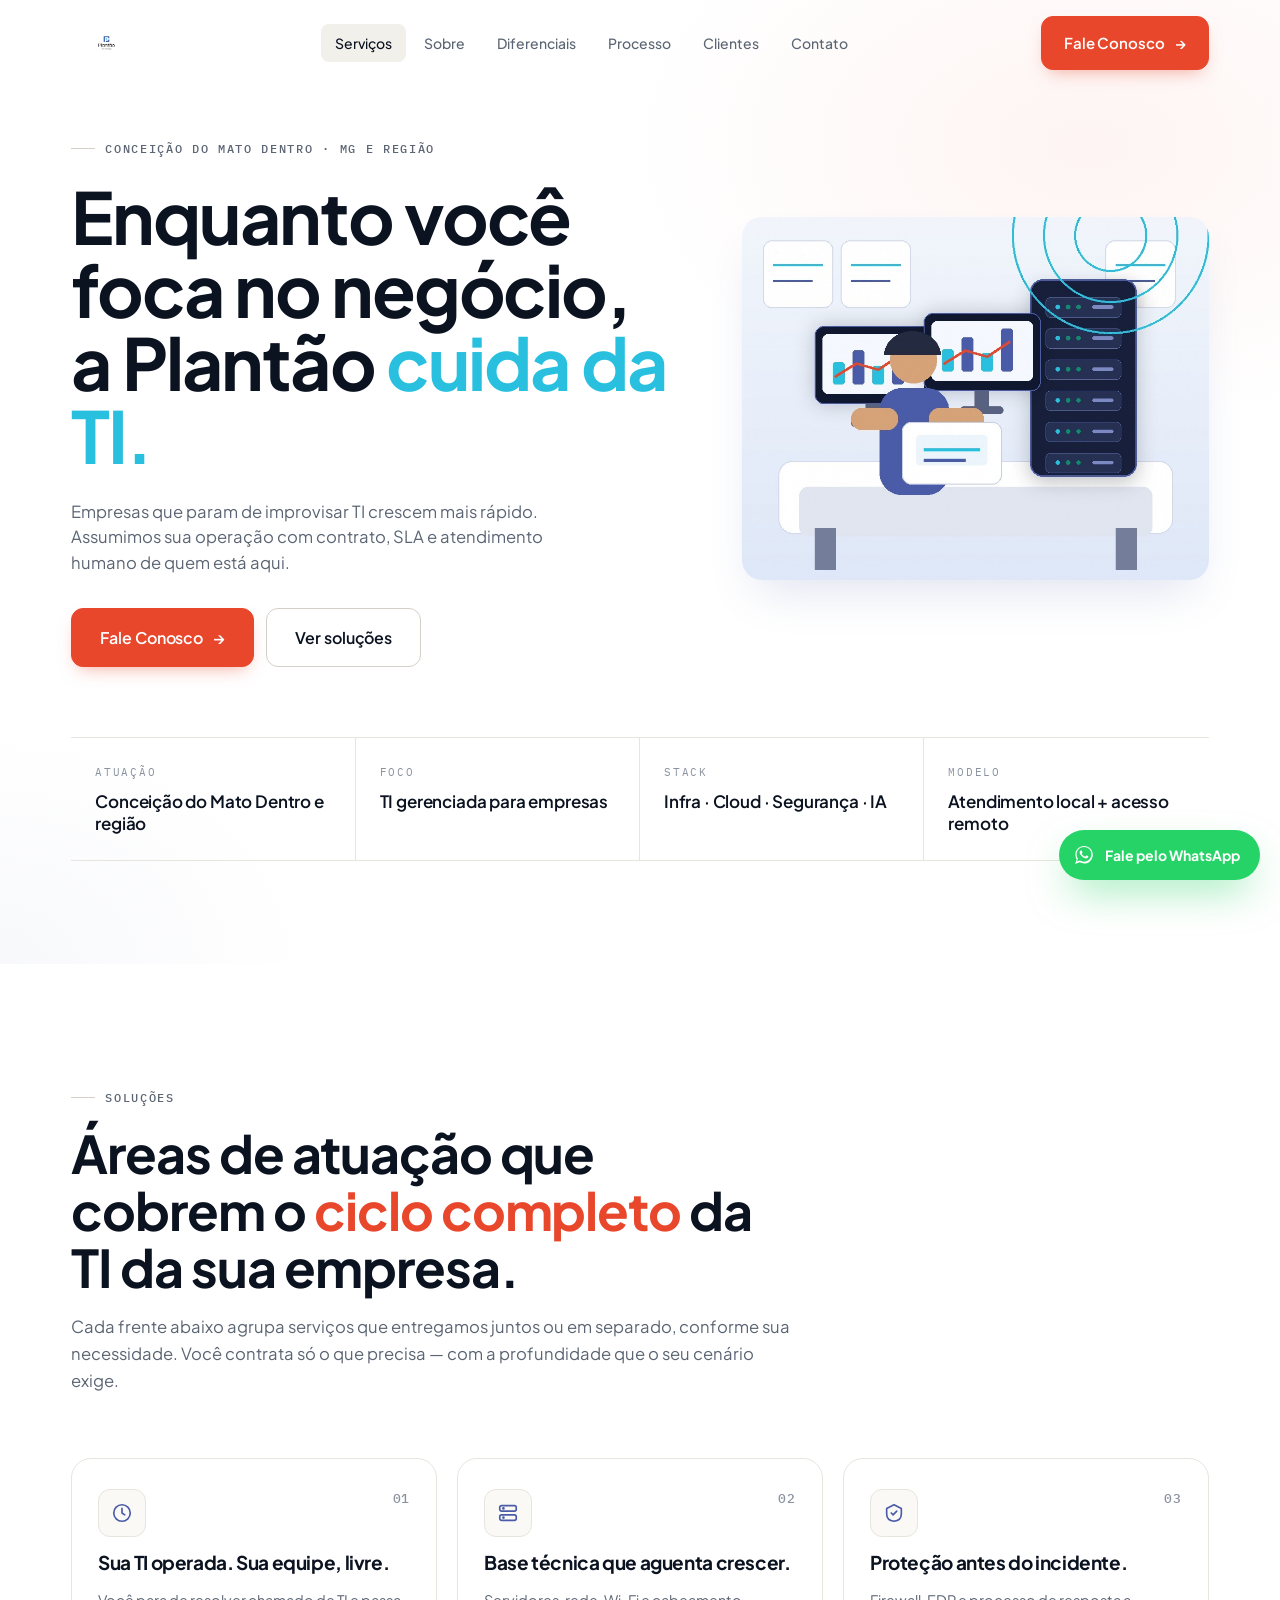
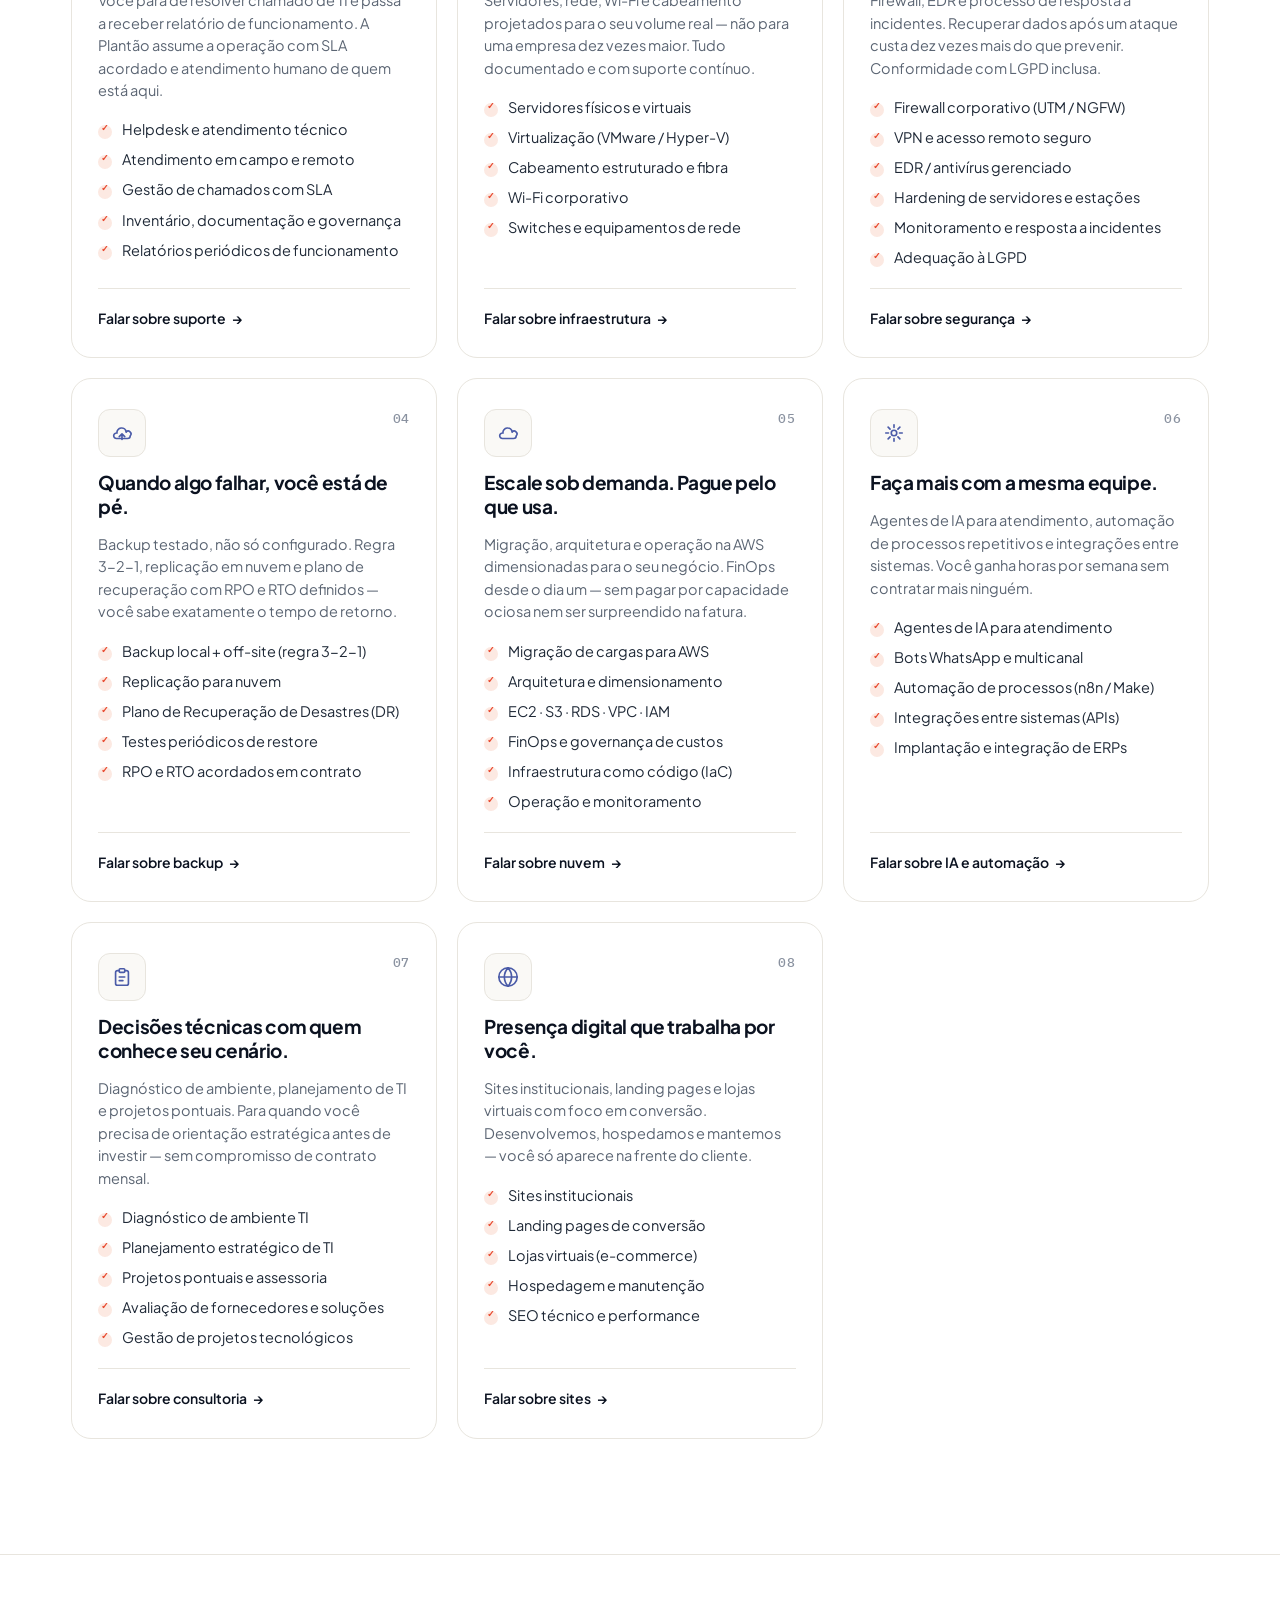
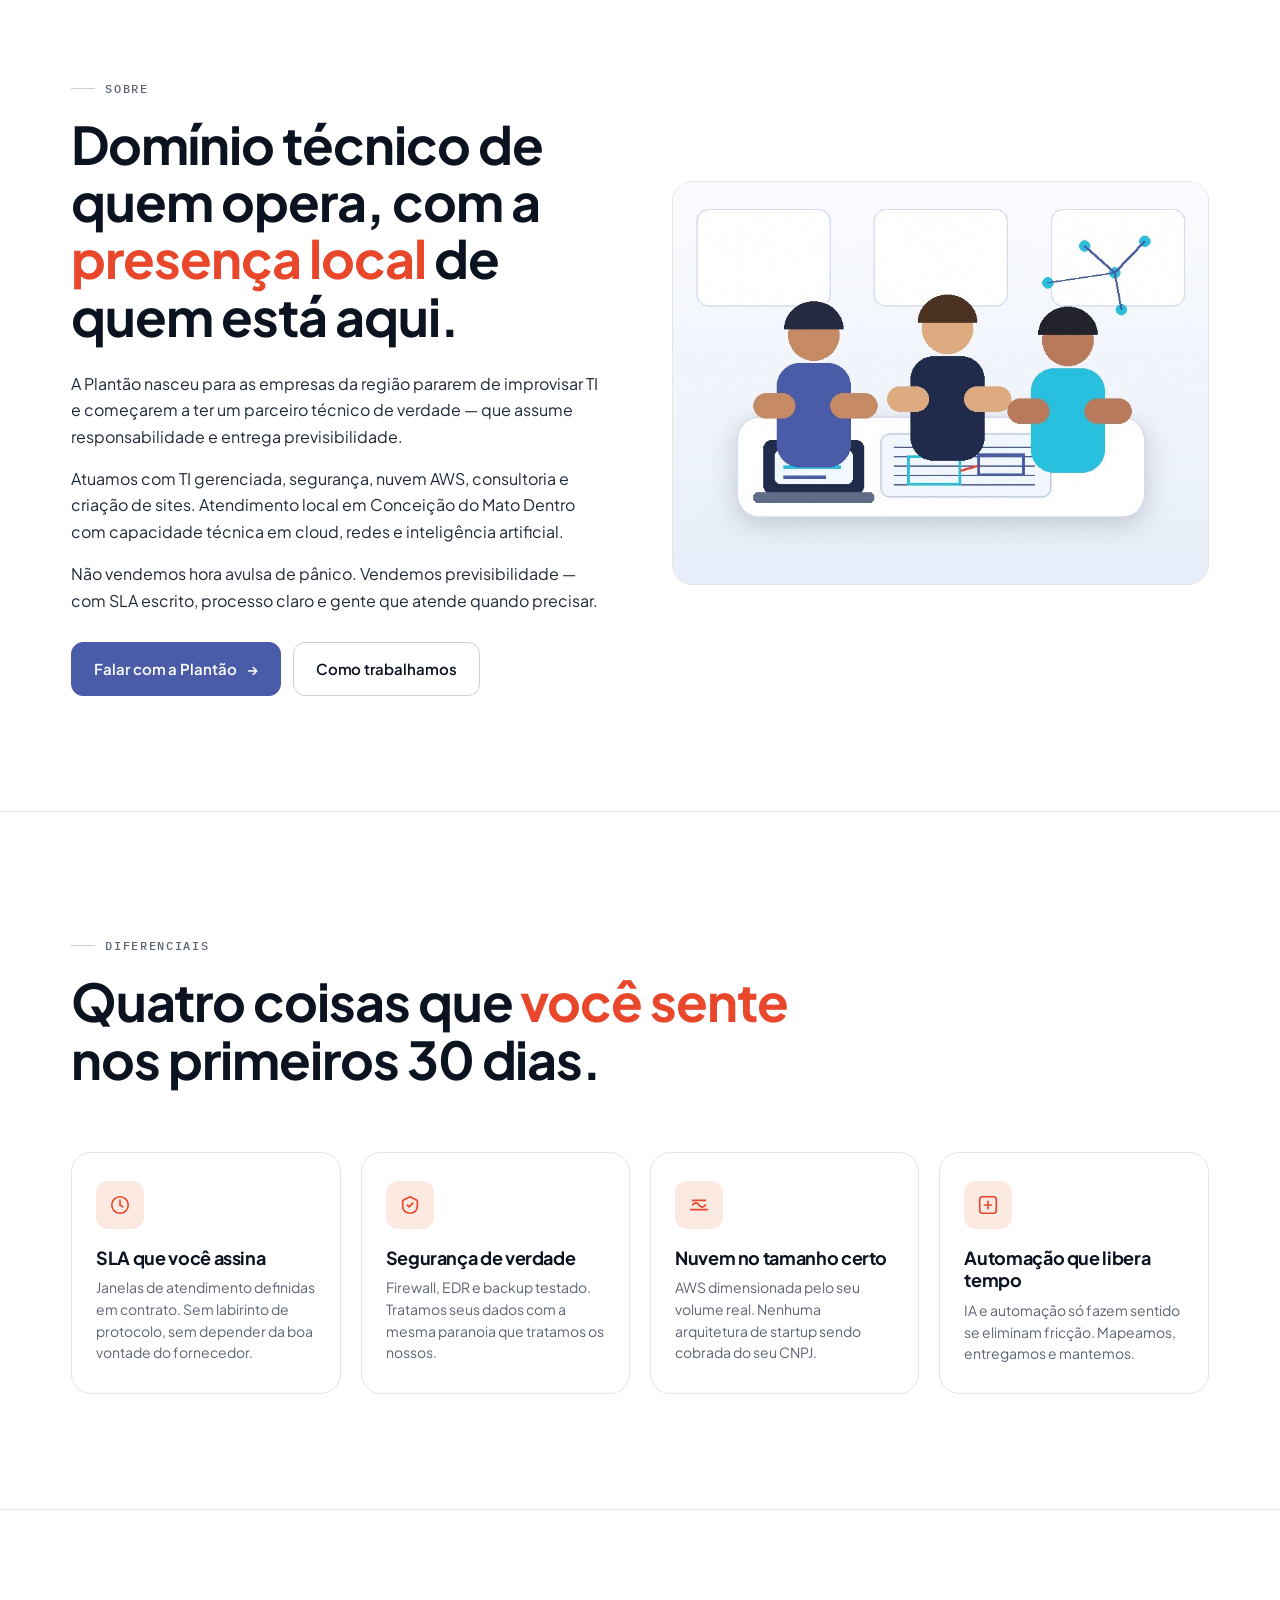
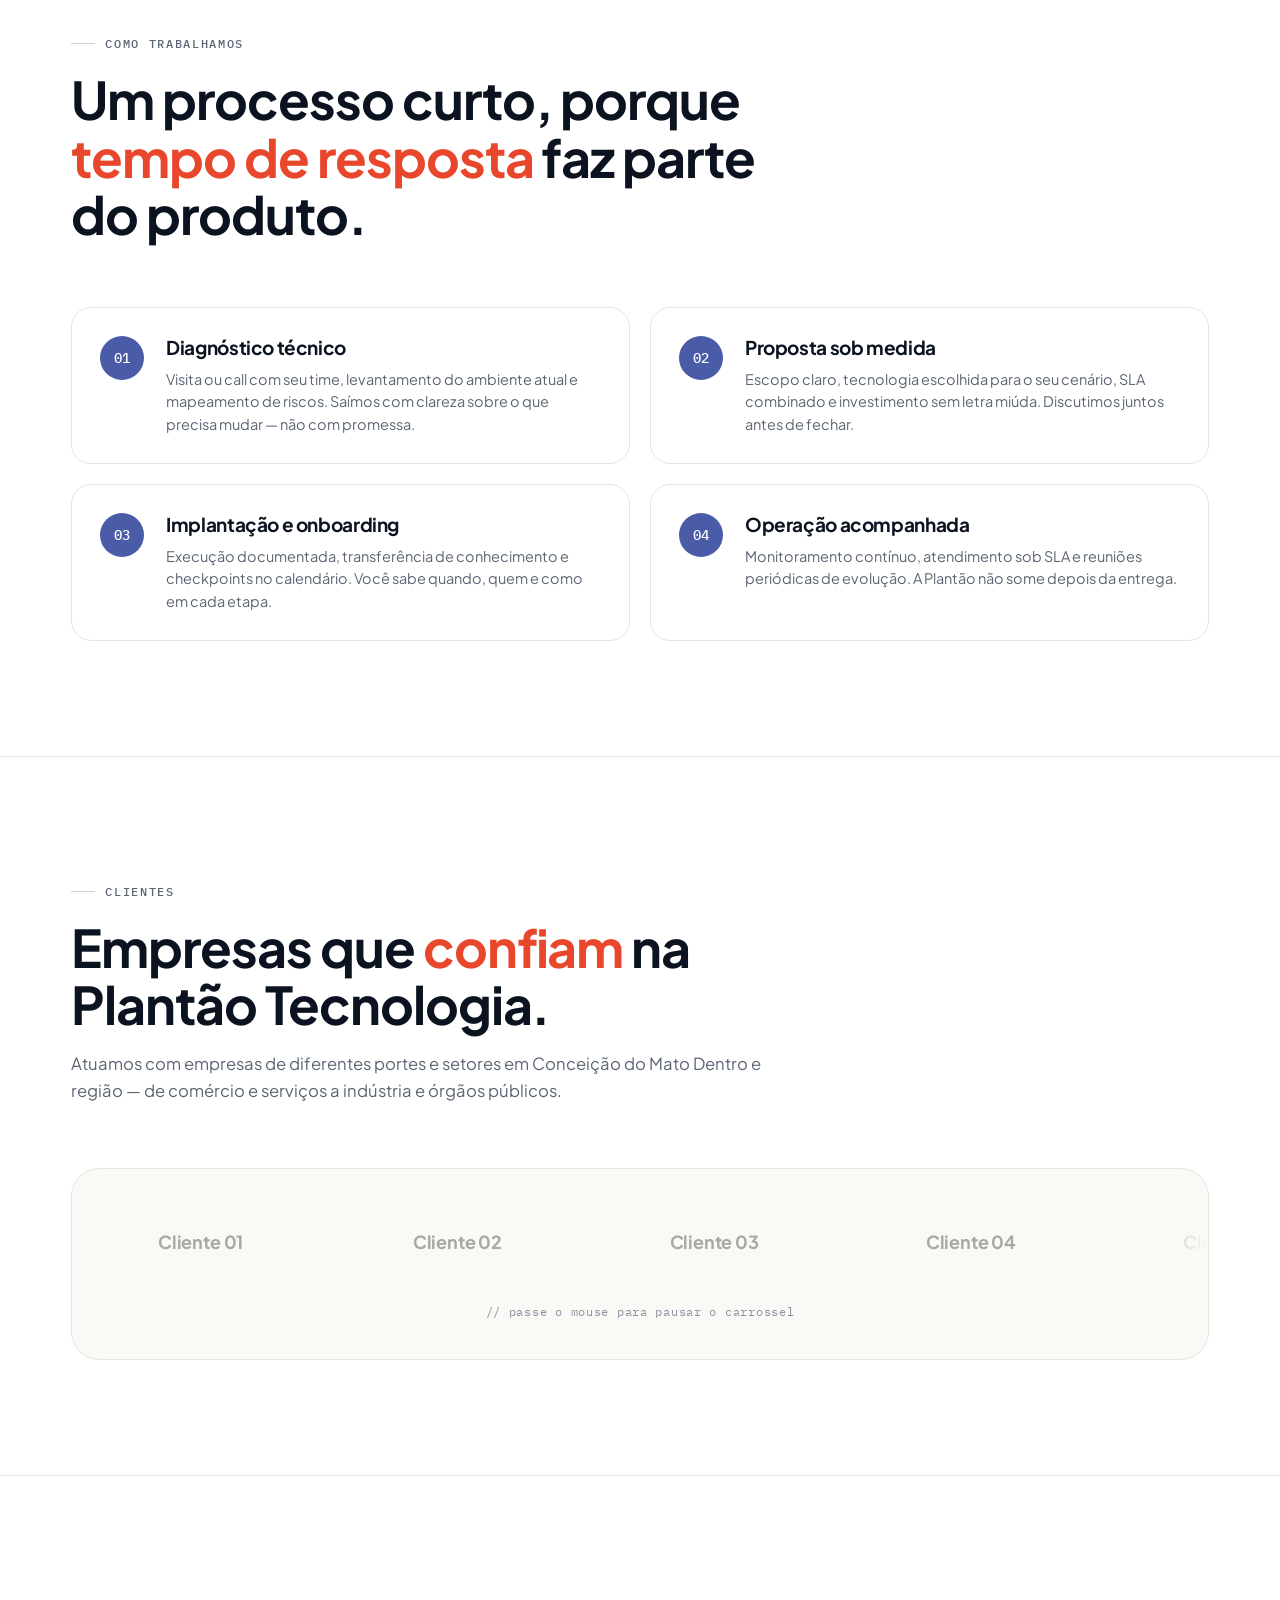
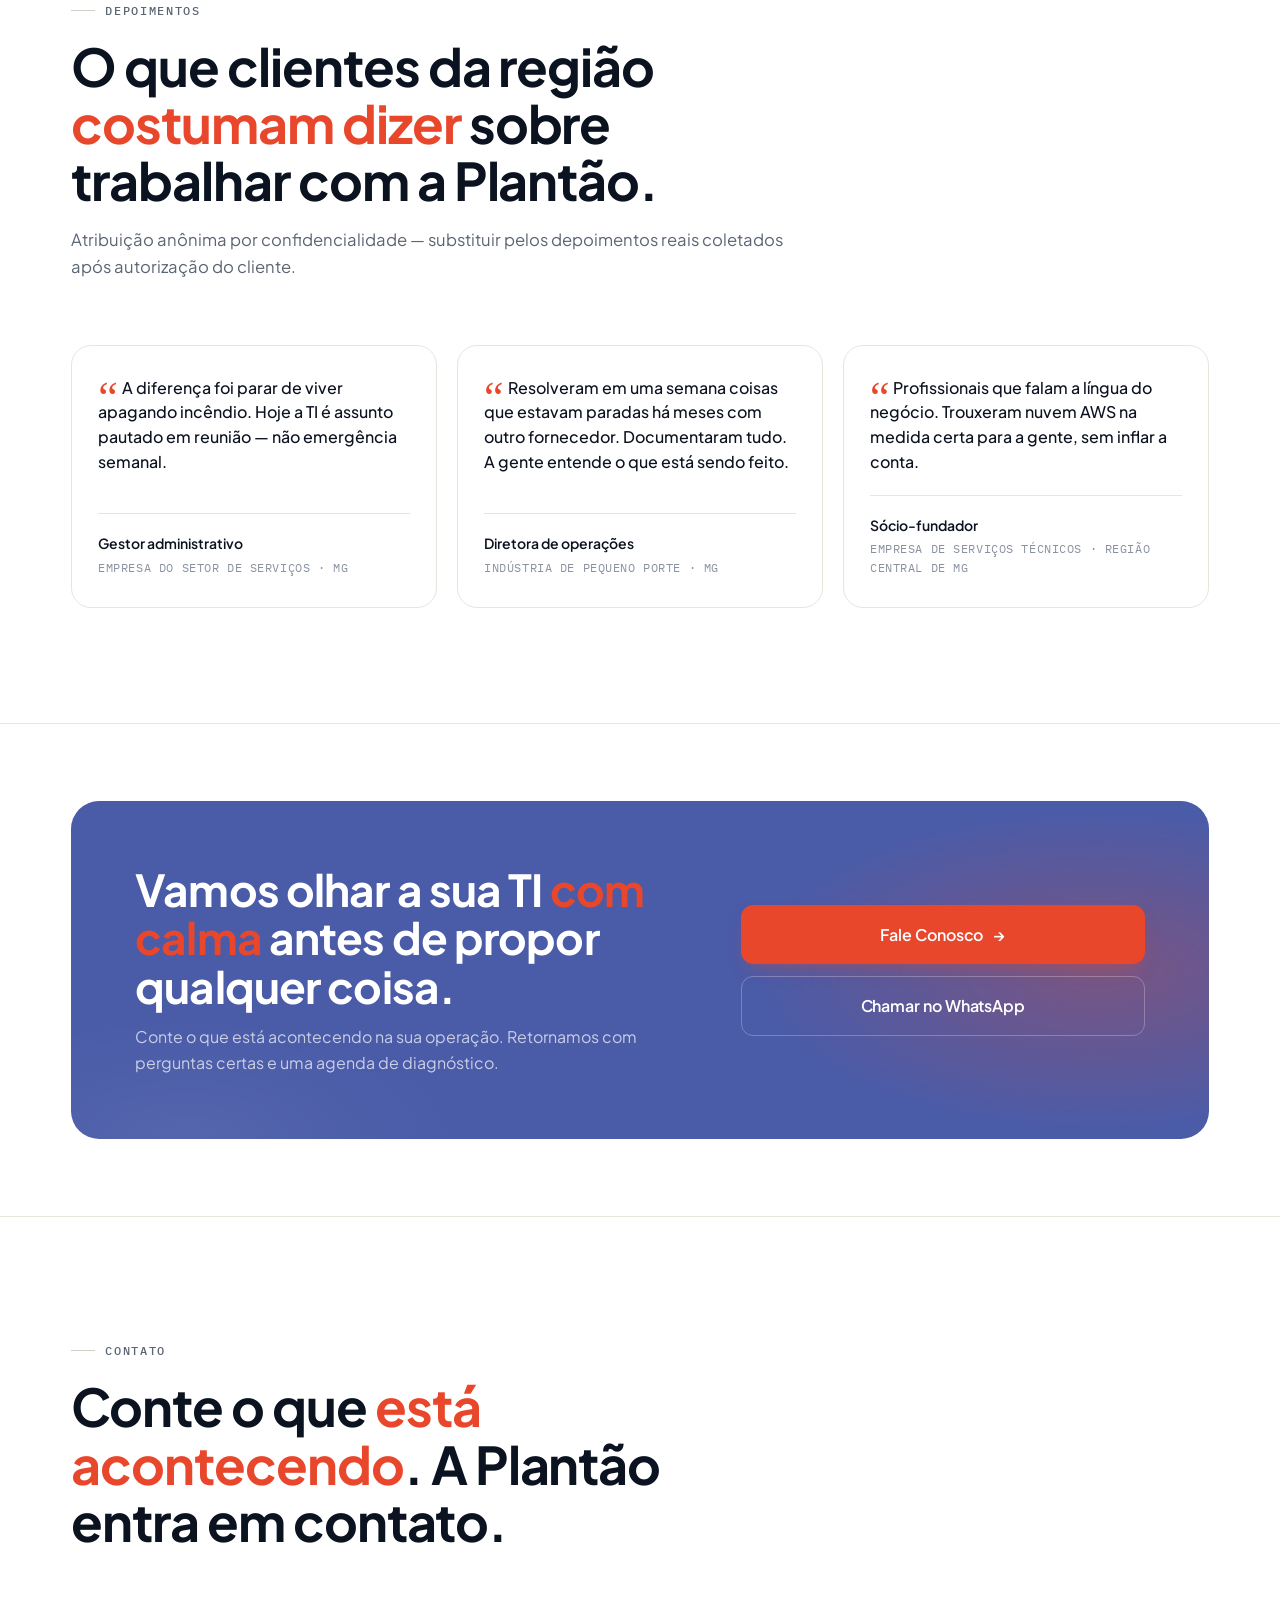
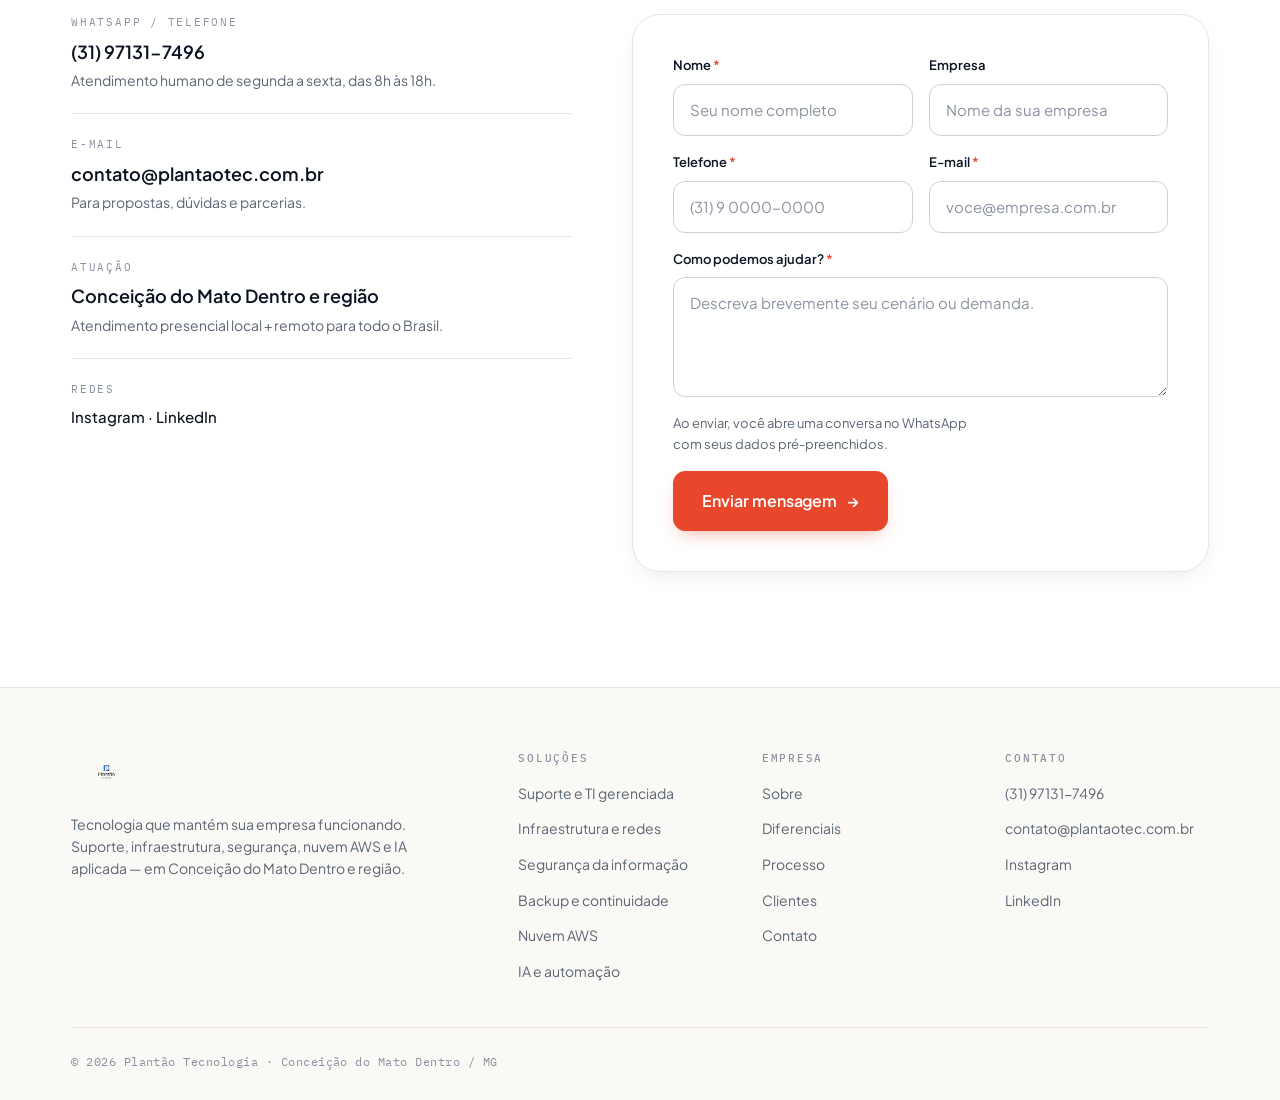
==== commit 9aeca536: "design: gerar e integrar imagens institucionais" ====
--- a/index.html
+++ b/index.html
@@ -17,9 +17,12 @@
   <meta property="og:description" content="TI gerenciada, segurança, nuvem AWS, agentes de IA e automação para empresas em Conceição do Mato Dentro e região." />
   <meta property="og:site_name" content="Plantão Tecnologia" />
 
+  <meta property="og:image" content="https://www.plantaotec.com.br/assets/og-image.jpg" />
+
   <meta name="twitter:card" content="summary_large_image" />
   <meta name="twitter:title" content="Plantão Tecnologia — TI gerenciada" />
   <meta name="twitter:description" content="TI, segurança, nuvem e IA para empresas da região." />
+  <meta name="twitter:image" content="https://www.plantaotec.com.br/assets/og-image.jpg" />
 
   <link rel="canonical" href="https://www.plantaotec.com.br/" />
   <link rel="icon" type="image/png" href="assets/logo-icon.png" />
@@ -115,48 +118,12 @@
           </div>
         </div>
 
-        <aside class="hero-card reveal delay-2" aria-label="Resumo de soluções">
-          <div class="hero-card-head">
-            <span class="label">O que assumimos por você</span>
-          </div>
-          <div class="hero-list">
-            <div class="hero-item">
-              <span class="ico" aria-hidden="true">
-                <svg viewBox="0 0 24 24" fill="none" stroke="currentColor" stroke-width="1.8" stroke-linecap="round" stroke-linejoin="round"><path d="M12 3l8 4v6c0 5-4 7.5-8 8-4-.5-8-3-8-8V7z"/><path d="M9 12l2 2 4-4"/></svg>
-              </span>
-              <div>
-                <div class="t">Segurança da informação</div>
-                <div class="d">Firewall, EDR, backup testado e processo de incidente.</div>
-              </div>
-            </div>
-            <div class="hero-item">
-              <span class="ico" aria-hidden="true">
-                <svg viewBox="0 0 24 24" fill="none" stroke="currentColor" stroke-width="1.8" stroke-linecap="round" stroke-linejoin="round"><path d="M3 17h18"/><path d="M5 12c2-3 5-3 7 0s5 3 7 0"/><path d="M5 7h14"/></svg>
-              </span>
-              <div>
-                <div class="t">Nuvem AWS sob medida</div>
-                <div class="d">Migração e operação dimensionadas para o seu negócio.</div>
-              </div>
-            </div>
-            <div class="hero-item">
-              <span class="ico" aria-hidden="true">
-                <svg viewBox="0 0 24 24" fill="none" stroke="currentColor" stroke-width="1.8" stroke-linecap="round" stroke-linejoin="round"><circle cx="12" cy="12" r="3"/><path d="M12 3v3M12 18v3M3 12h3M18 12h3M5.6 5.6l2.1 2.1M16.3 16.3l2.1 2.1M5.6 18.4l2.1-2.1M16.3 7.7l2.1-2.1"/></svg>
-              </span>
-              <div>
-                <div class="t">Agentes de IA</div>
-                <div class="d">Atendimento, qualificação de leads e produtividade interna.</div>
-              </div>
-            </div>
-            <div class="hero-item">
-              <span class="ico" aria-hidden="true">
-                <svg viewBox="0 0 24 24" fill="none" stroke="currentColor" stroke-width="1.8" stroke-linecap="round" stroke-linejoin="round"><circle cx="12" cy="12" r="9"/><polyline points="12 7 12 12 15 14"/></svg>
-              </span>
-              <div>
-                <div class="t">Suporte com SLA</div>
-                <div class="d">Resposta acordada em contrato. Sem labirinto de protocolo.</div>
-              </div>
-            </div>
-          </div>
+        <aside class="reveal delay-2" aria-label="Imagem institucional">
+          <img src="assets/hero-visual.jpg"
+               alt="Equipe da Plantão Tecnologia em atuação"
+               width="900"
+               height="700"
+               style="width:100%;height:auto;border-radius:20px;box-shadow:0 24px 48px -16px rgba(74,91,168,0.18);">
         </aside>
       </div>
 
@@ -366,29 +333,12 @@
           </div>
         </div>
 
-        <aside class="about-visual reveal delay-1">
-          <div class="about-stats">
-            <div class="about-stat">
-              <div class="k">Atuação</div>
-              <div class="v">Conceição do Mato Dentro · MG e região</div>
-            </div>
-            <div class="about-stat">
-              <div class="k">Modelo</div>
-              <div class="v">Contratos mensais com SLA acordado</div>
-            </div>
-            <div class="about-stat">
-              <div class="k">Time</div>
-              <div class="v">Suporte local + central técnica especializada</div>
-            </div>
-            <div class="about-stat">
-              <div class="k">Foco</div>
-              <div class="v">Empresas que dependem da TI no dia a dia</div>
-            </div>
-          </div>
-          <div class="about-quote">
-            <p>“Quando a tecnologia funciona, a empresa esquece dela. Esse é exatamente o nosso trabalho.”</p>
-            <div class="by">— Plantão Tecnologia</div>
-          </div>
+        <aside class="reveal delay-1" aria-label="Time Plantão Tecnologia">
+          <img src="assets/about-team.jpg"
+               alt="Time da Plantão Tecnologia"
+               width="800"
+               height="600"
+               style="width:100%;height:auto;border-radius:20px;border:1px solid var(--line);">
         </aside>
       </div>
     </div>
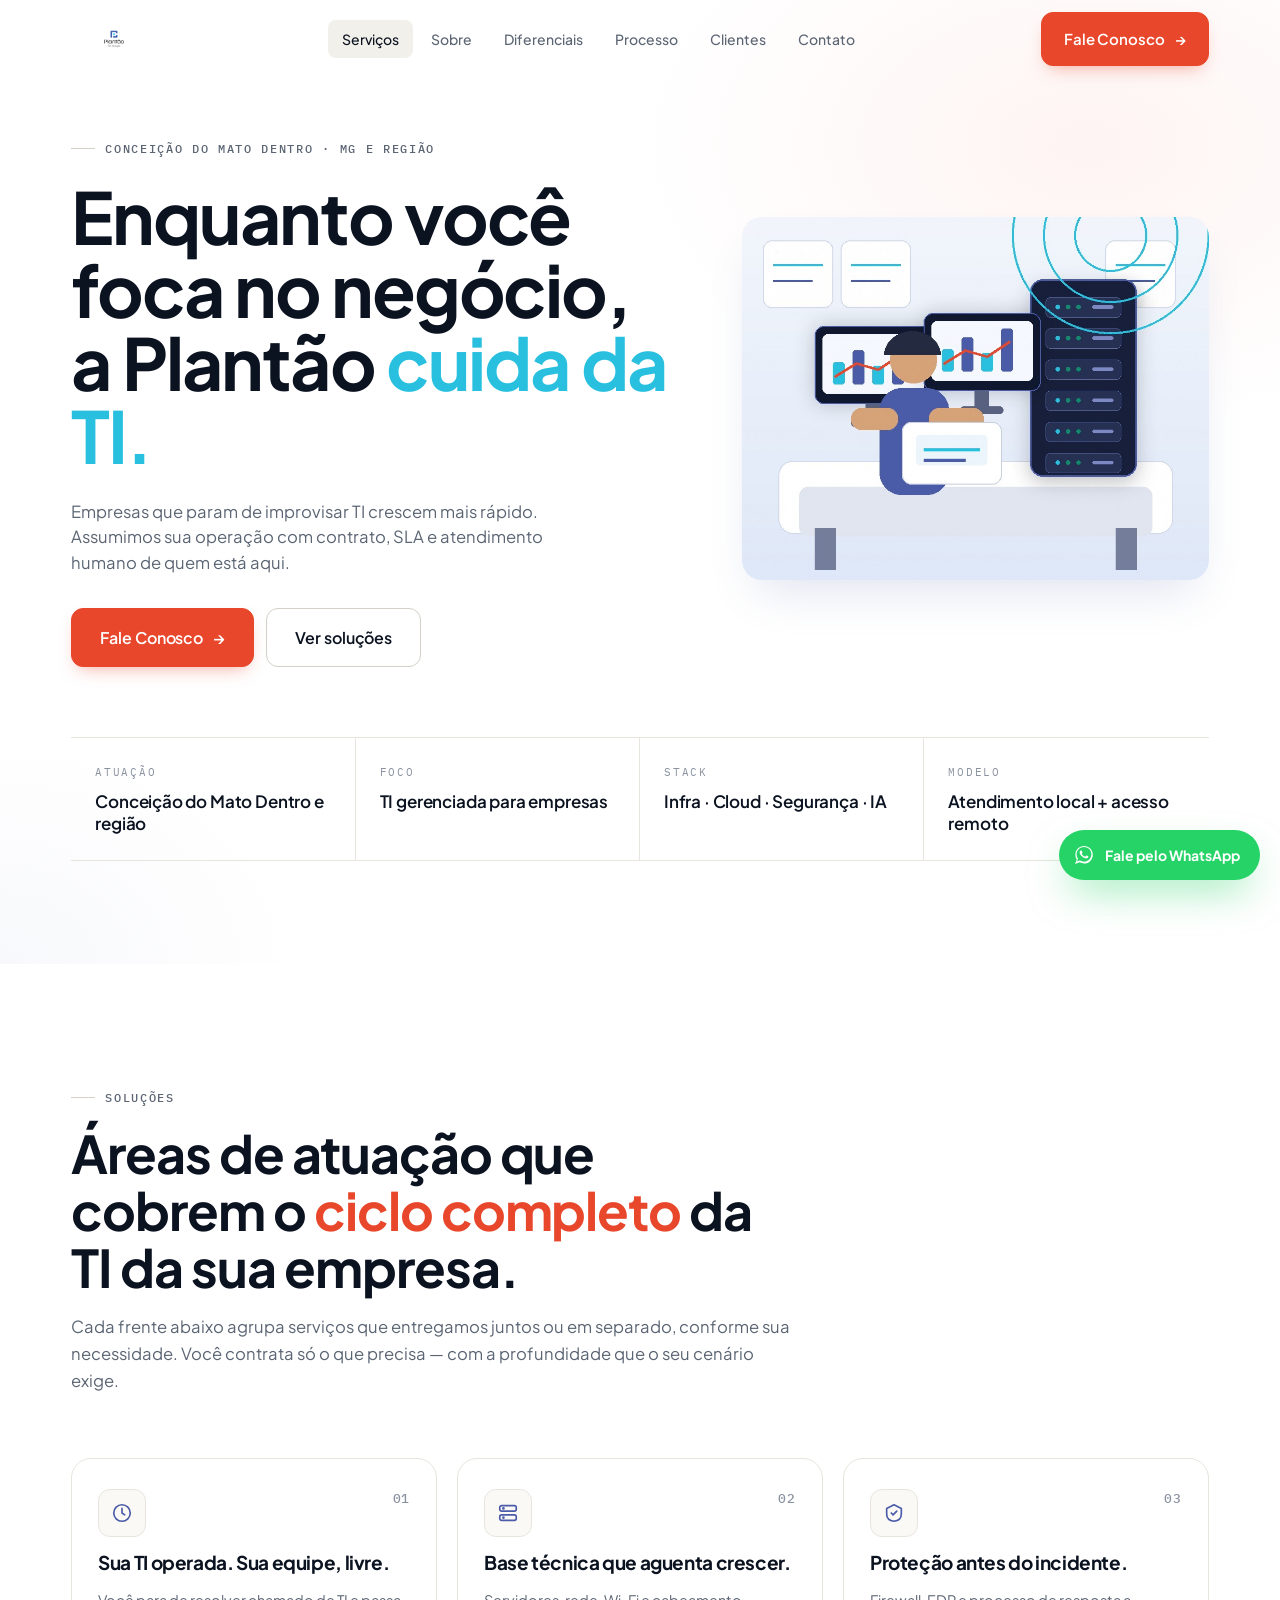
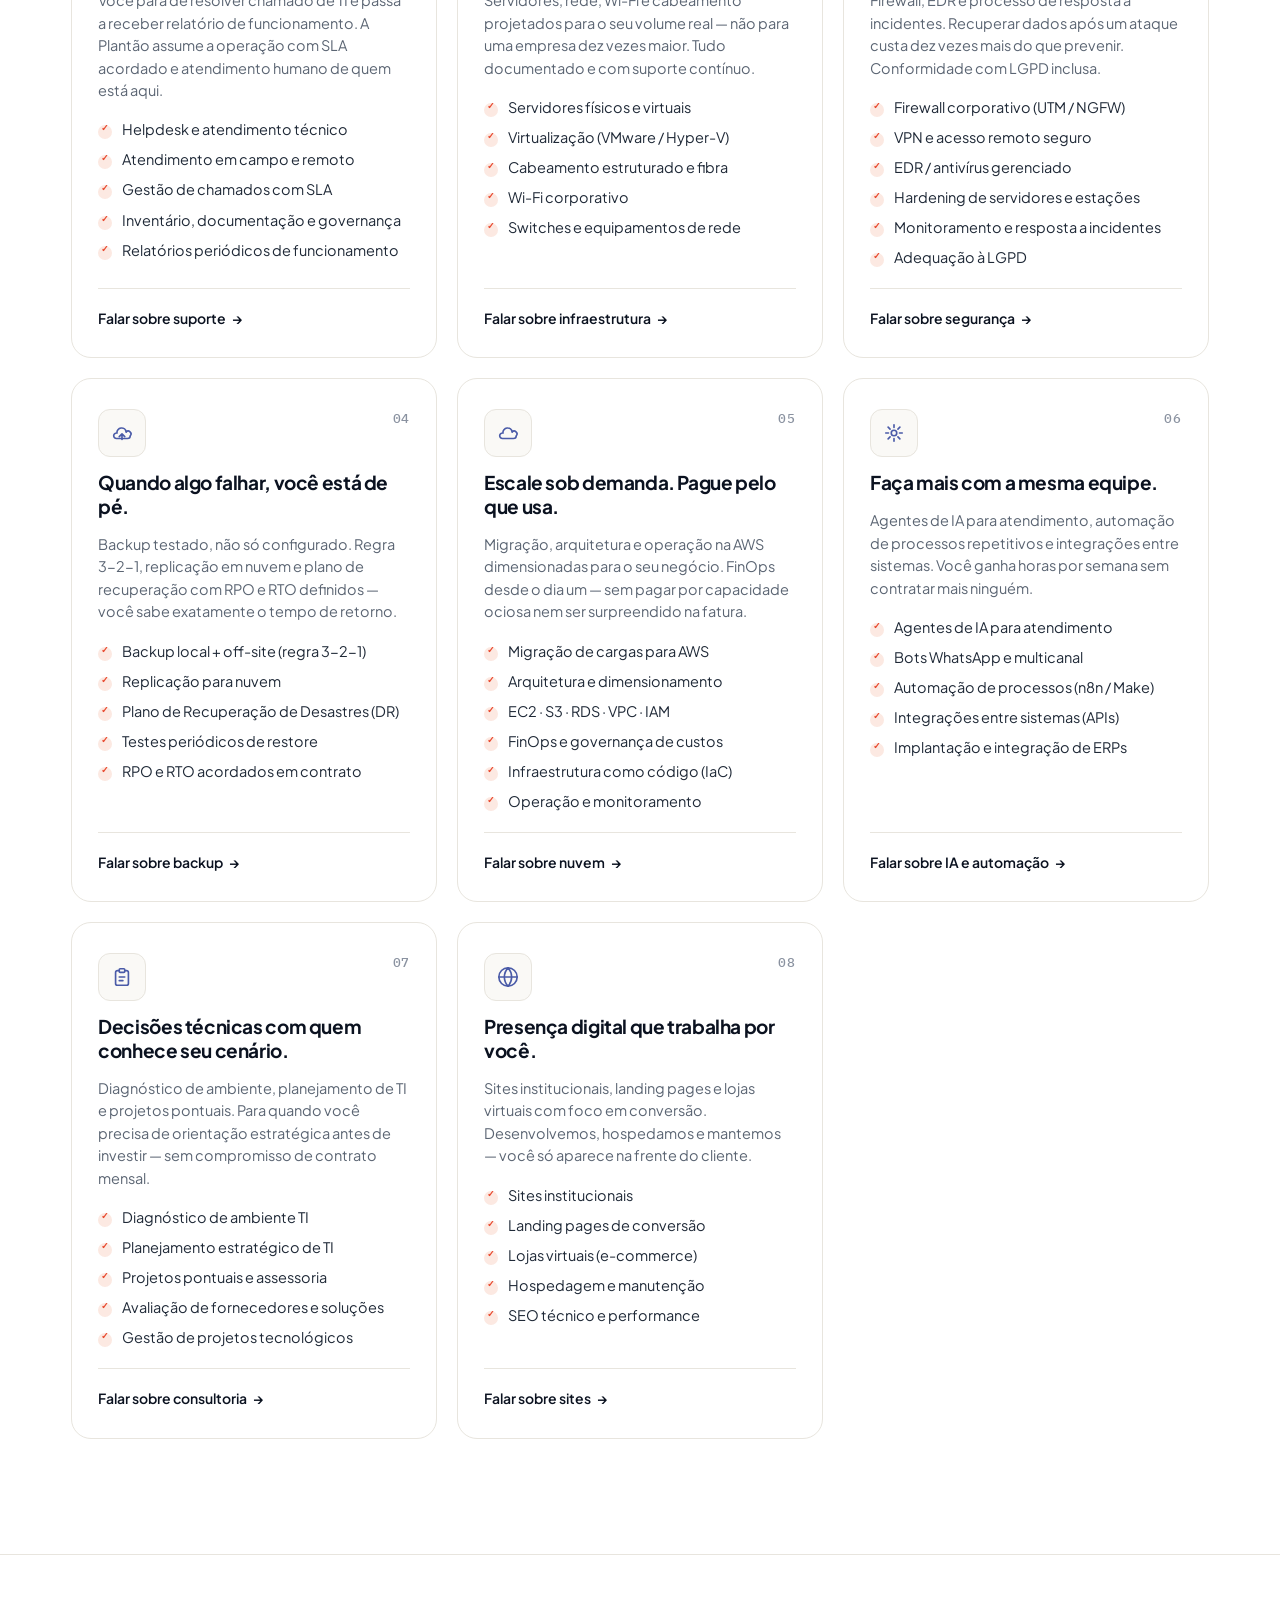
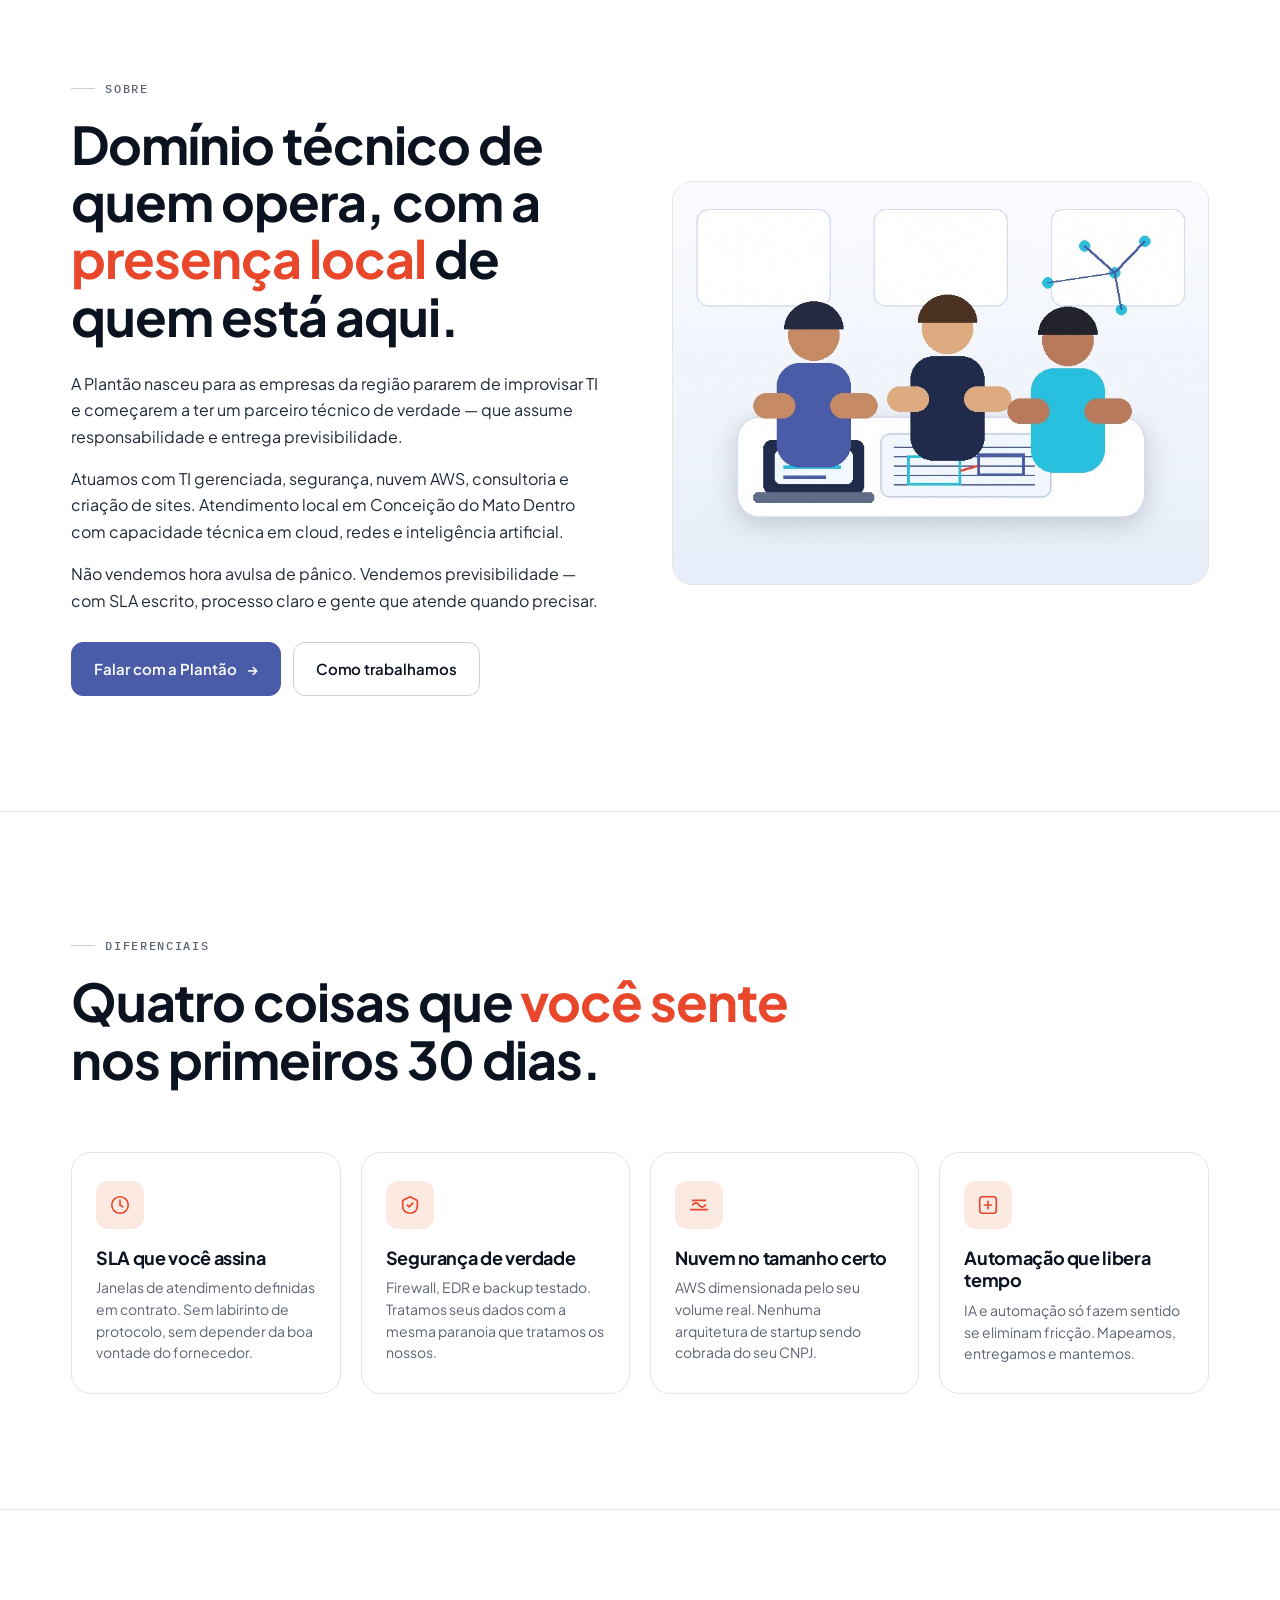
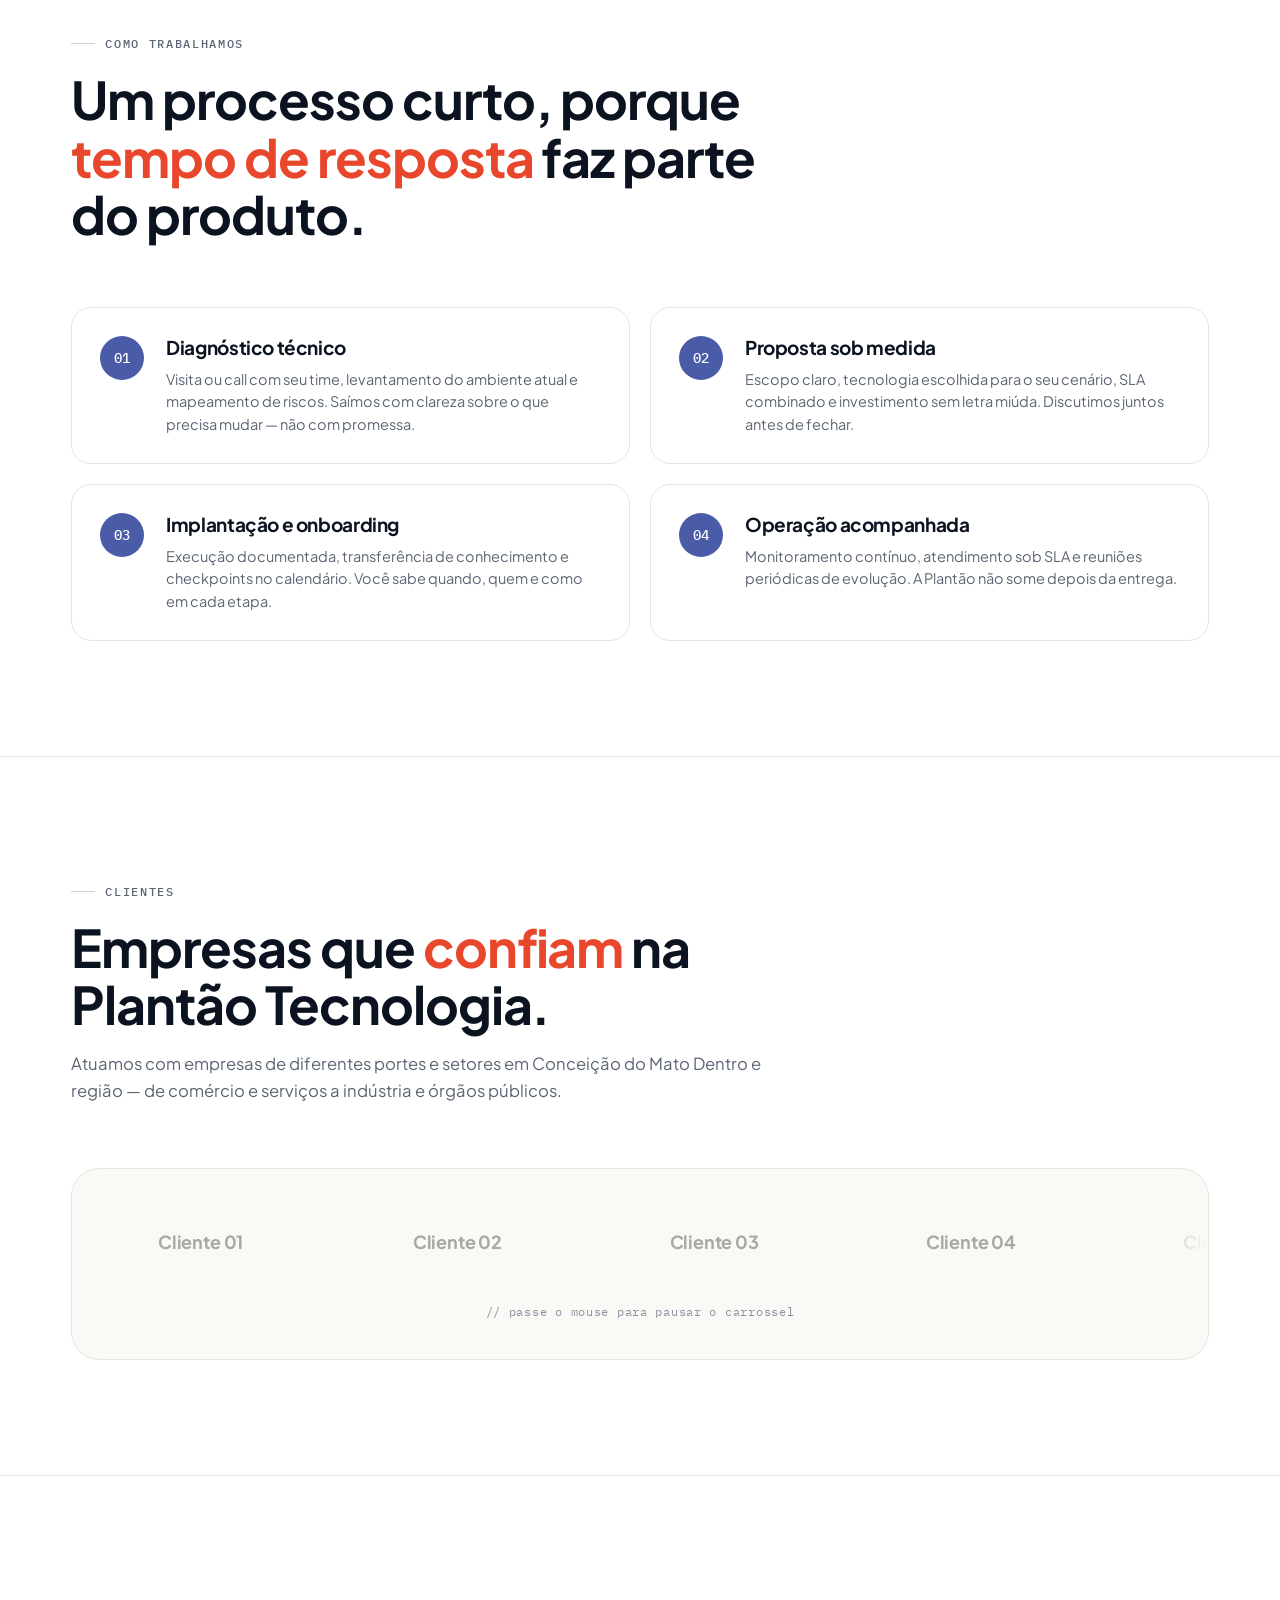
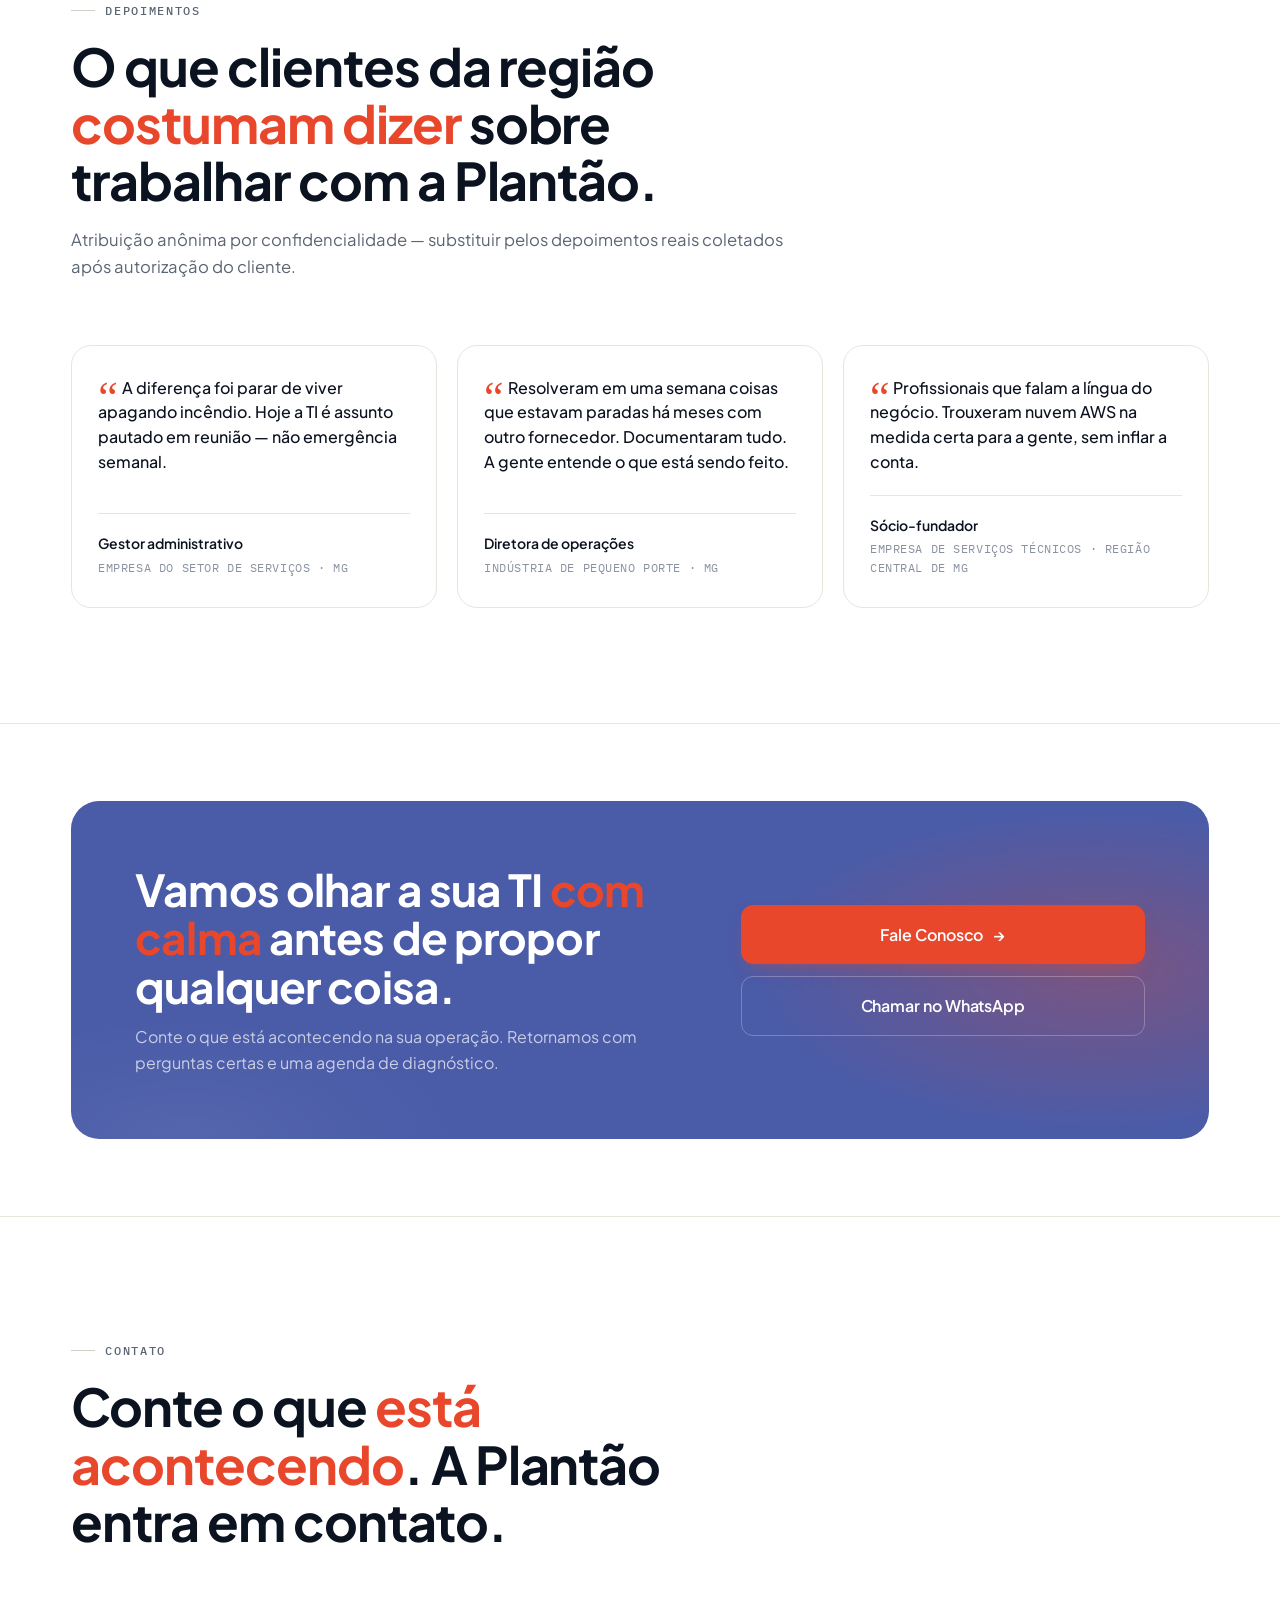
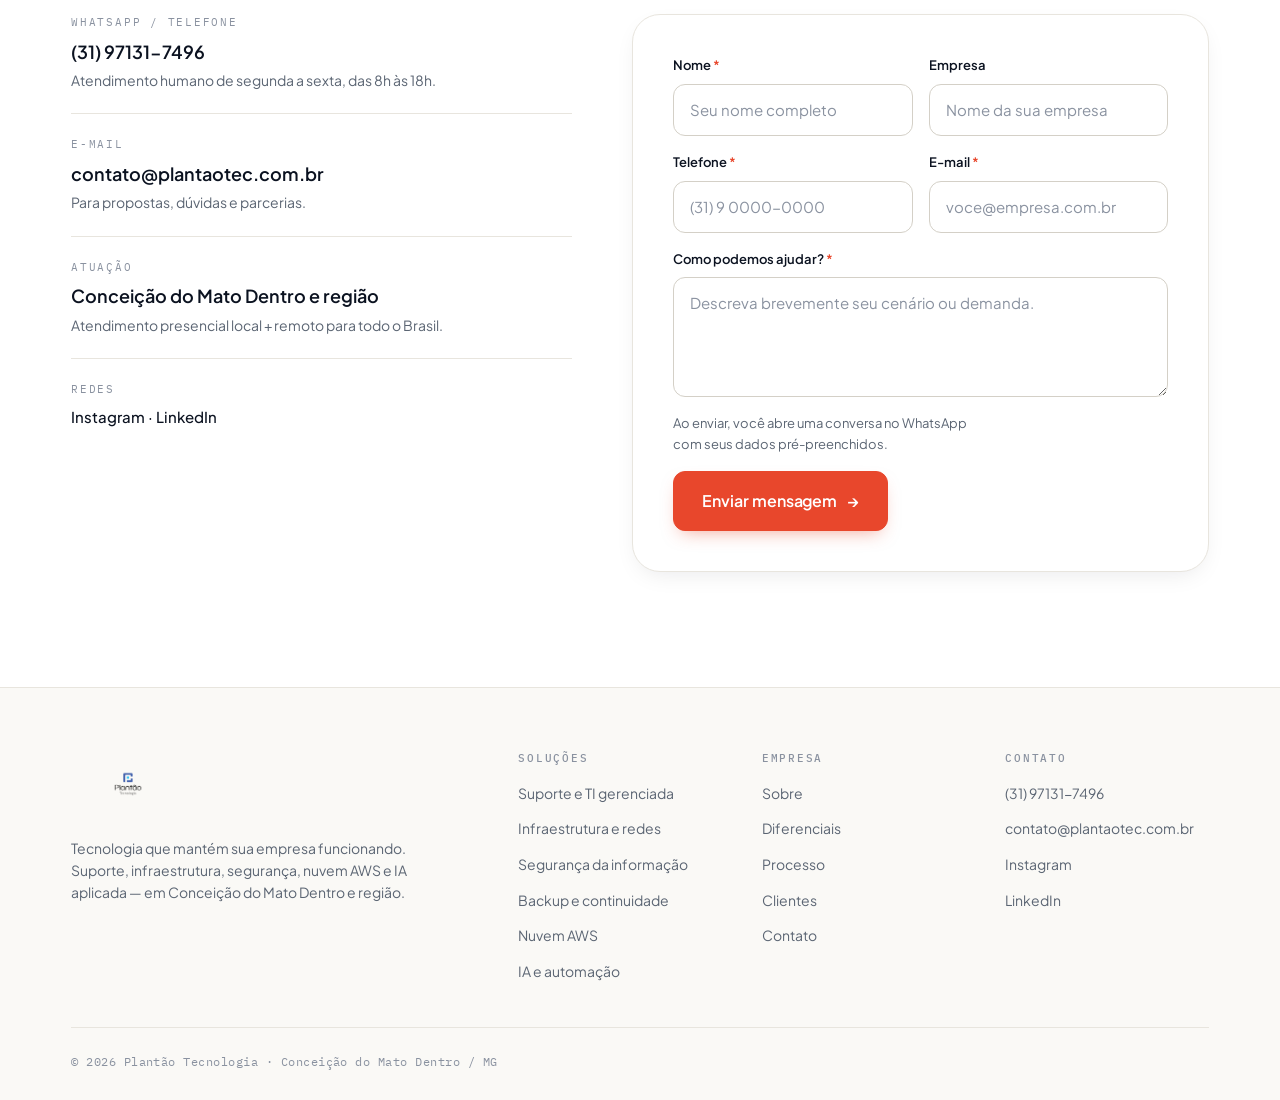
==== commit f557478f: "design: favicon colorido, logo nav 48px Co-Authored-By: Claude Sonnet 4.6 <noreply@anthropic.com>" ====
--- a/index.html
+++ b/index.html
@@ -25,7 +25,7 @@
   <meta name="twitter:image" content="https://www.plantaotec.com.br/assets/og-image.jpg" />
 
   <link rel="canonical" href="https://www.plantaotec.com.br/" />
-  <link rel="icon" type="image/png" href="assets/logo-icon.png" />
+  <link rel="icon" type="image/png" href="assets/favicon.png" />
 
   <link rel="preconnect" href="https://fonts.googleapis.com" />
   <link rel="preconnect" href="https://fonts.gstatic.com" crossorigin />
@@ -63,7 +63,7 @@
     <div class="container nav-inner">
 
       <a href="#home" class="logo" aria-label="Plantão Tecnologia">
-        <img src="assets/logo.png" alt="Plantão Tecnologia" height="40" style="display:block;">
+        <img src="assets/logo.png" alt="Plantão Tecnologia" height="48" style="display:block;">
       </a>
 
       <nav aria-label="Principal">
@@ -602,7 +602,7 @@
       <div class="footer-grid">
         <div class="footer-brand">
           <a href="#home" class="logo" aria-label="Plantão Tecnologia">
-            <img src="assets/logo.png" alt="Plantão Tecnologia" height="40" style="display:block;">
+            <img src="assets/logo.png" alt="Plantão Tecnologia" height="64" style="display:block;">
           </a>
           <p>Tecnologia que mantém sua empresa funcionando. Suporte, infraestrutura, segurança, nuvem AWS e IA aplicada — em Conceição do Mato Dentro e região.</p>
         </div>
--- a/css/style.css
+++ b/css/style.css
@@ -129,7 +129,7 @@
 }
 .nav-inner {
   display: flex; align-items: center; justify-content: space-between;
-  padding-top: 16px; padding-bottom: 16px; gap: 20px;
+  padding-top: 12px; padding-bottom: 12px; gap: 20px;
 }
 
 /* >>> Slot do logo — substitua o conteúdo de .logo pelo seu <img> ou <svg> <<< */
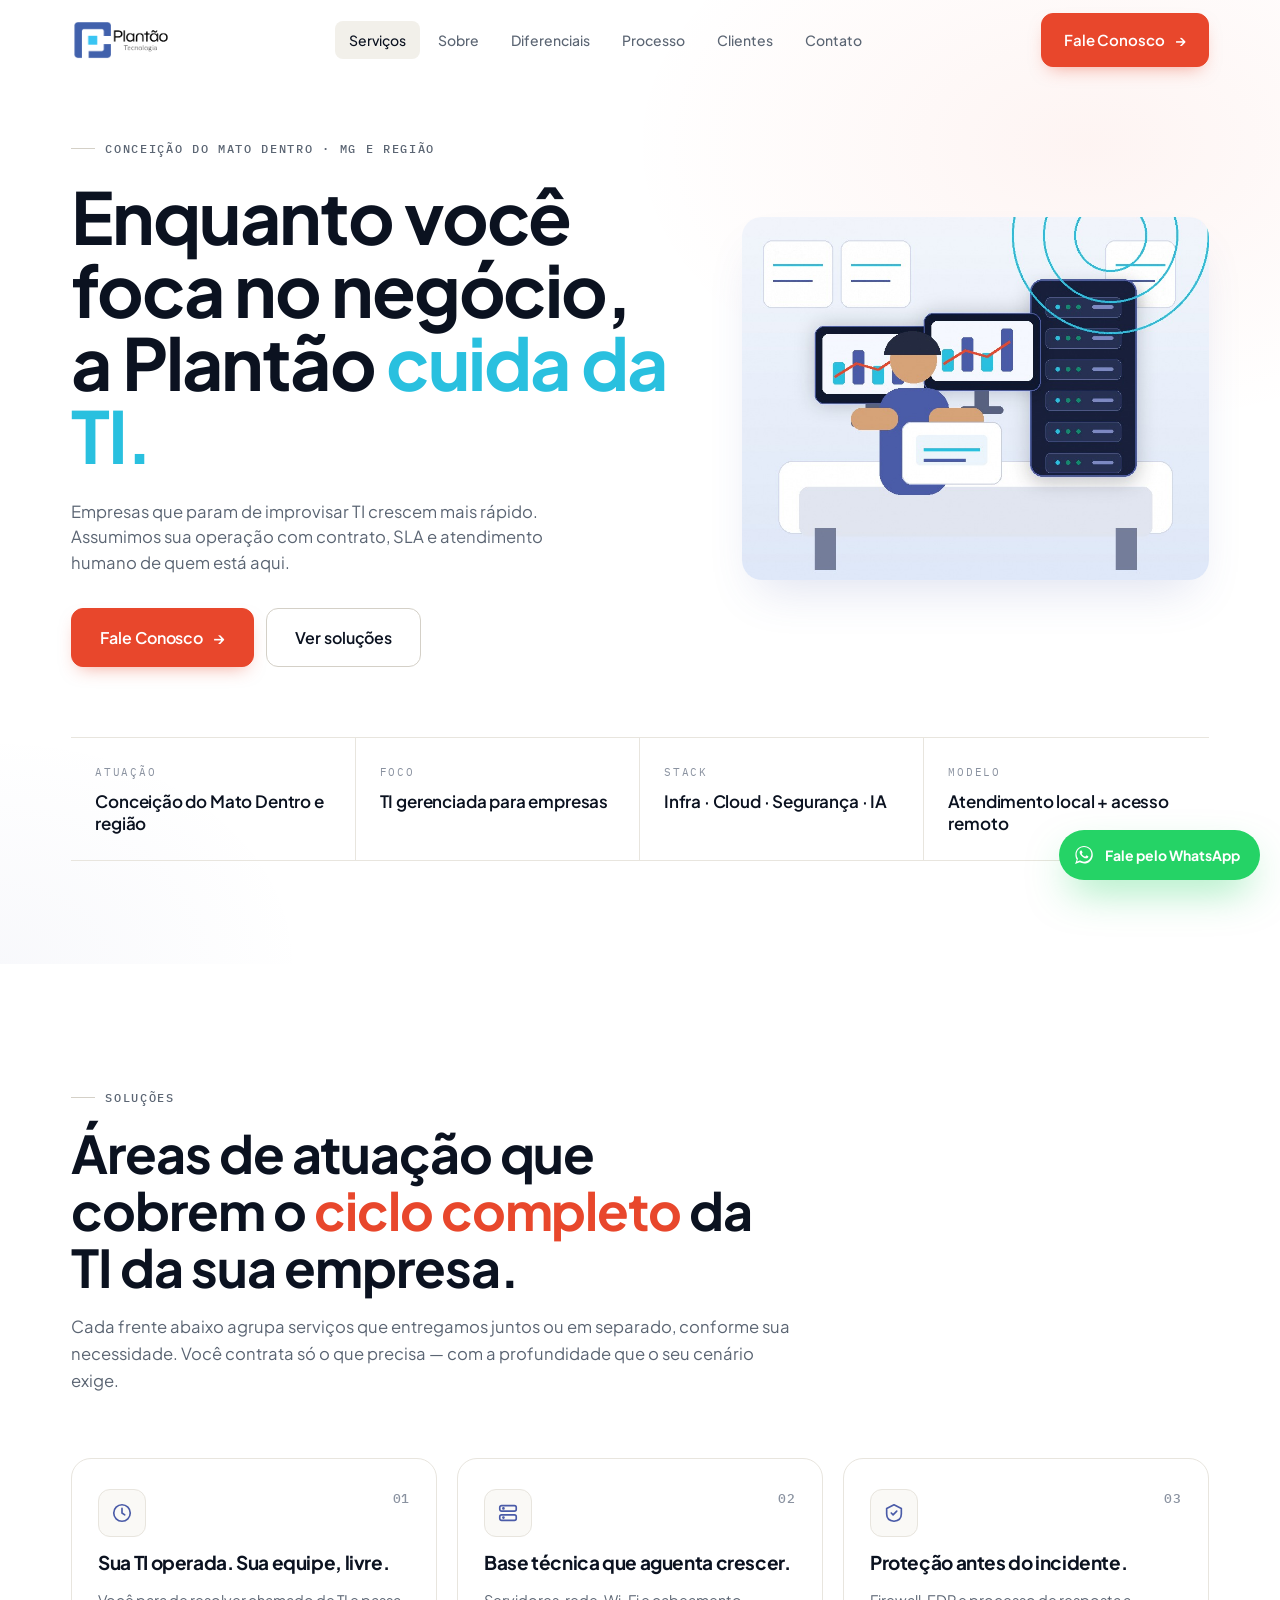
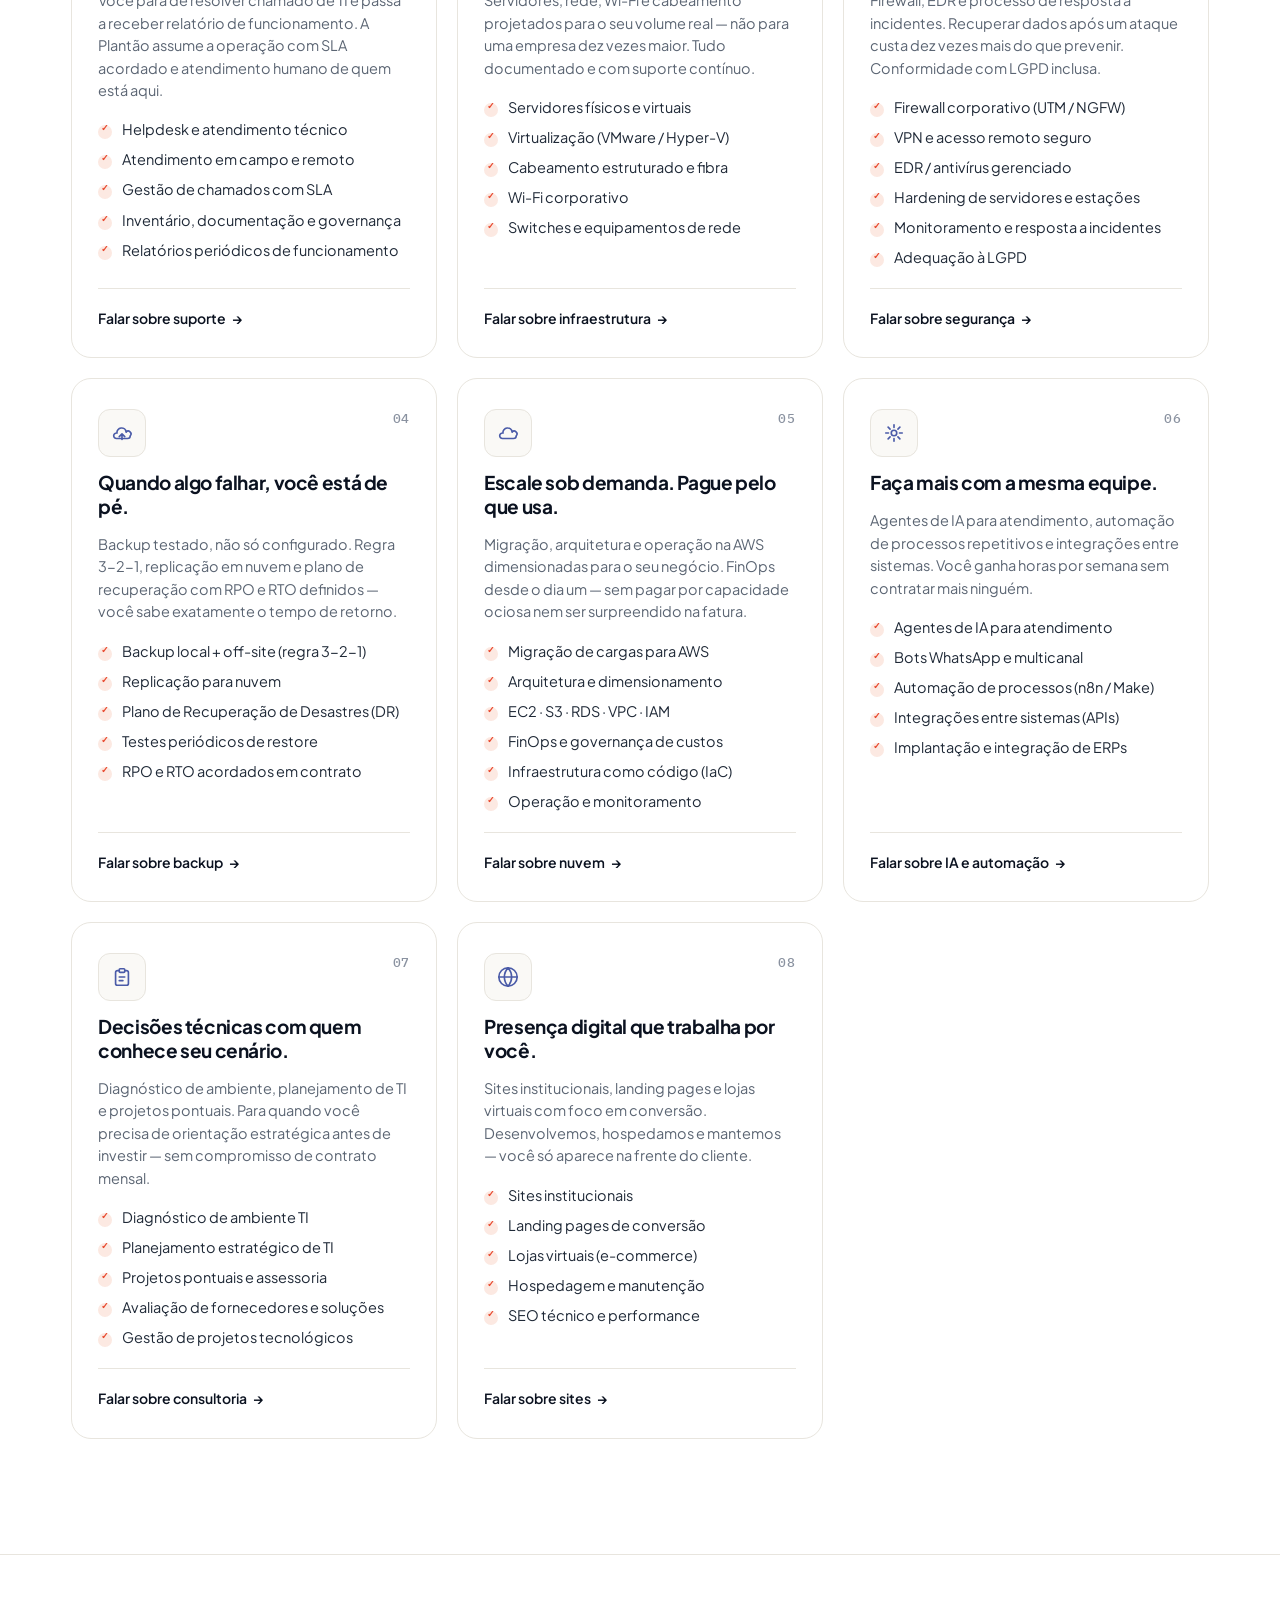
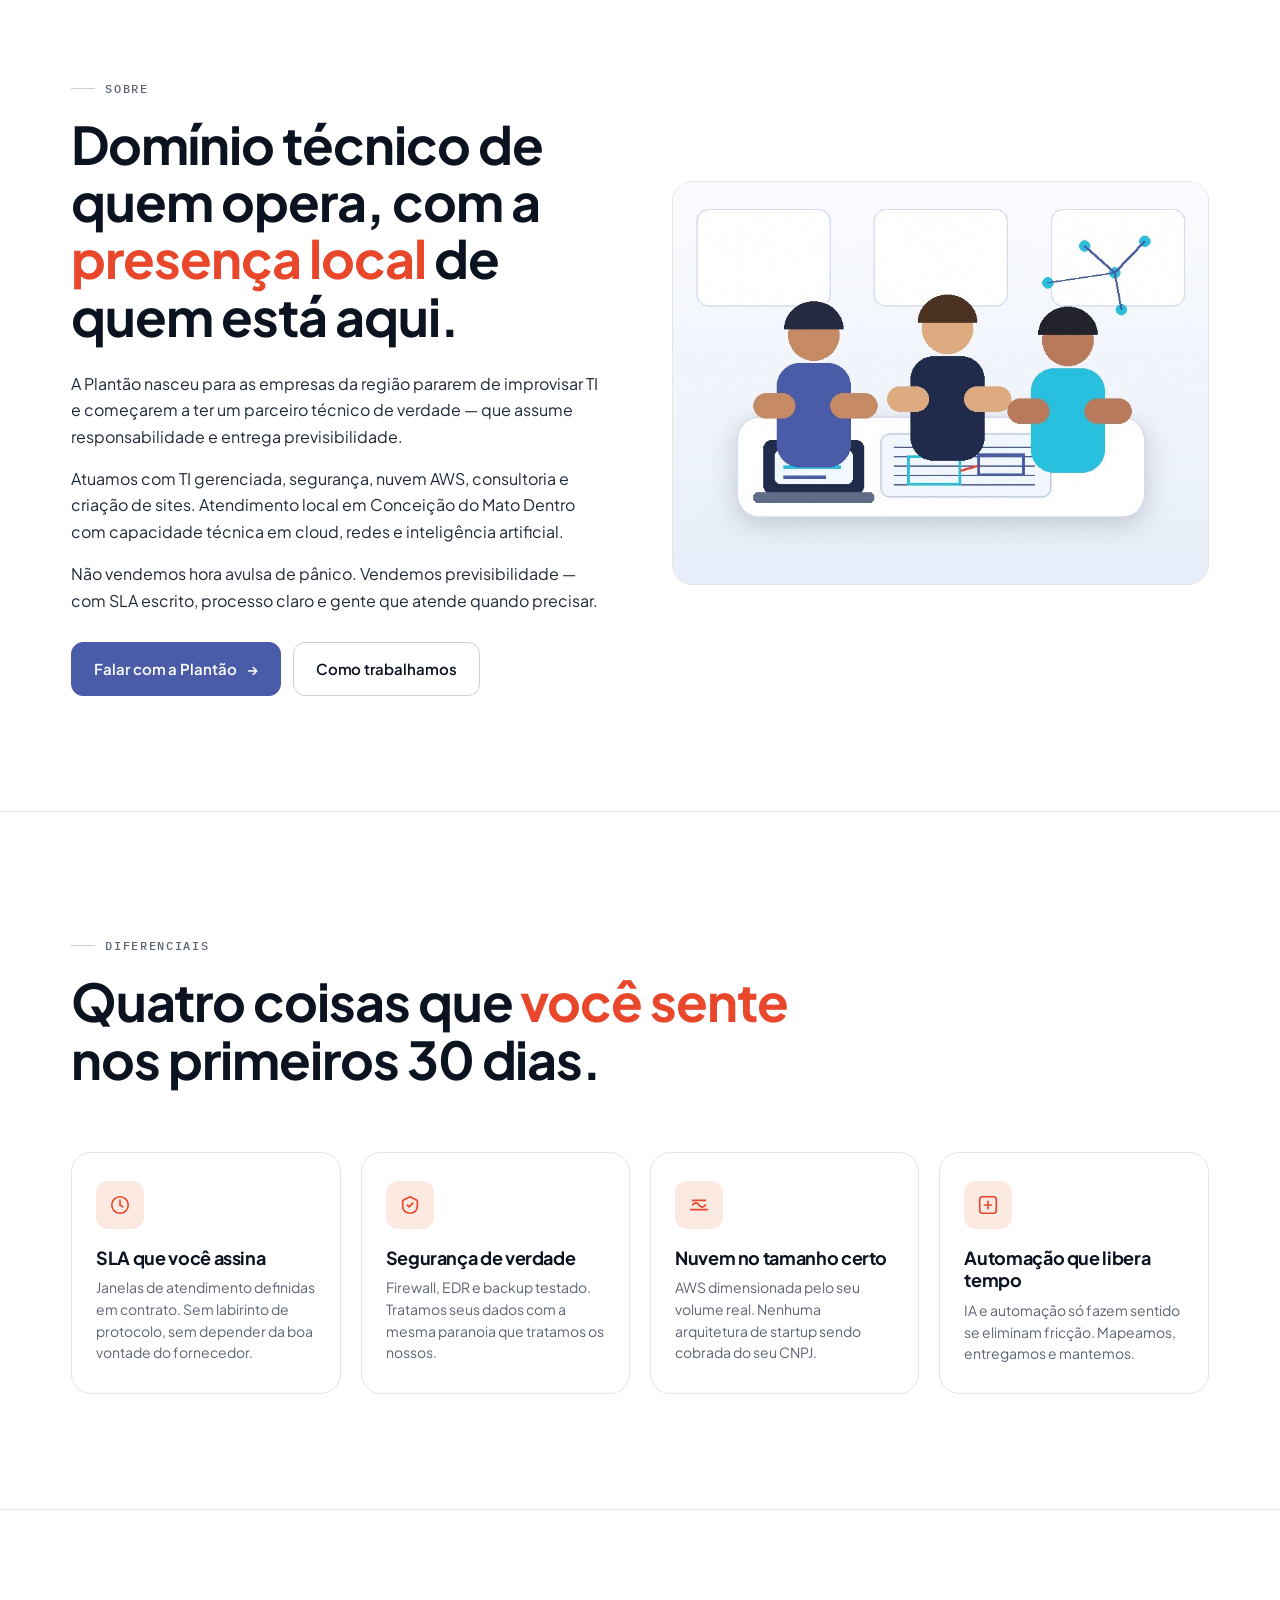
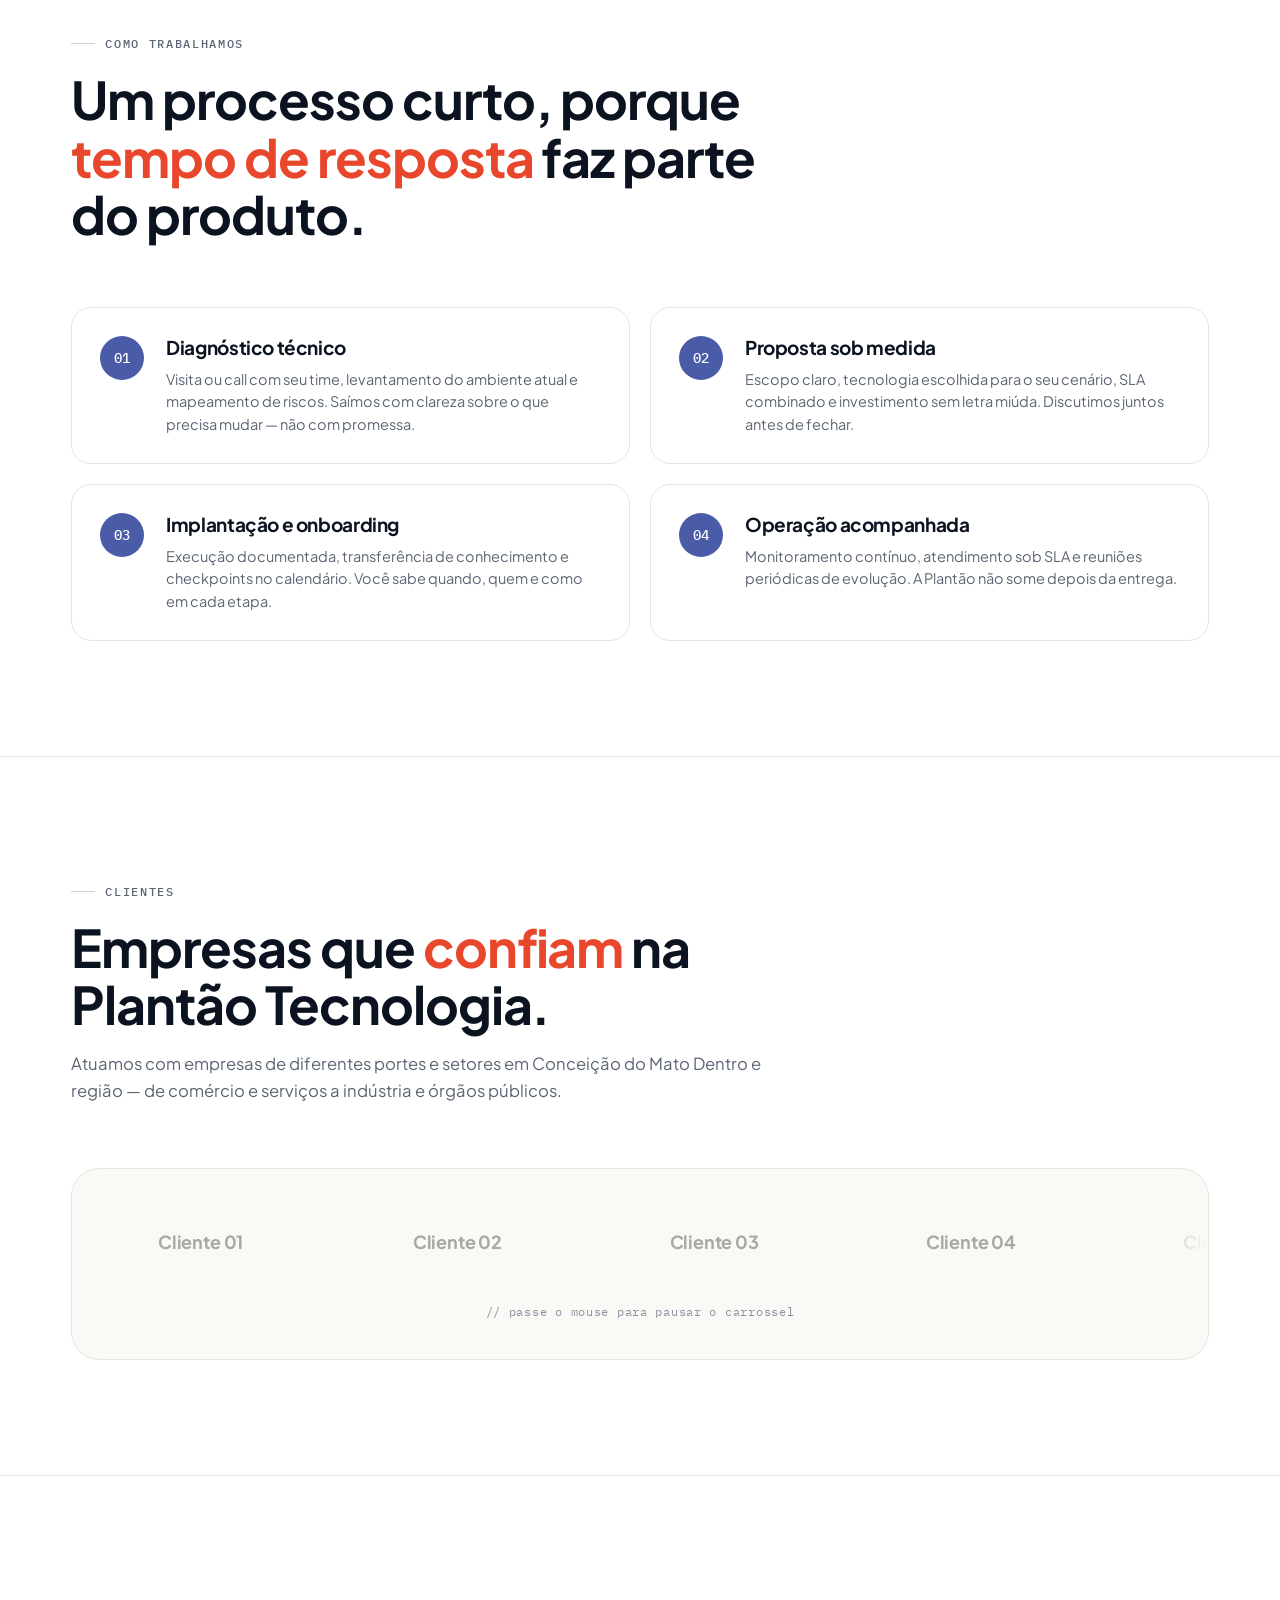
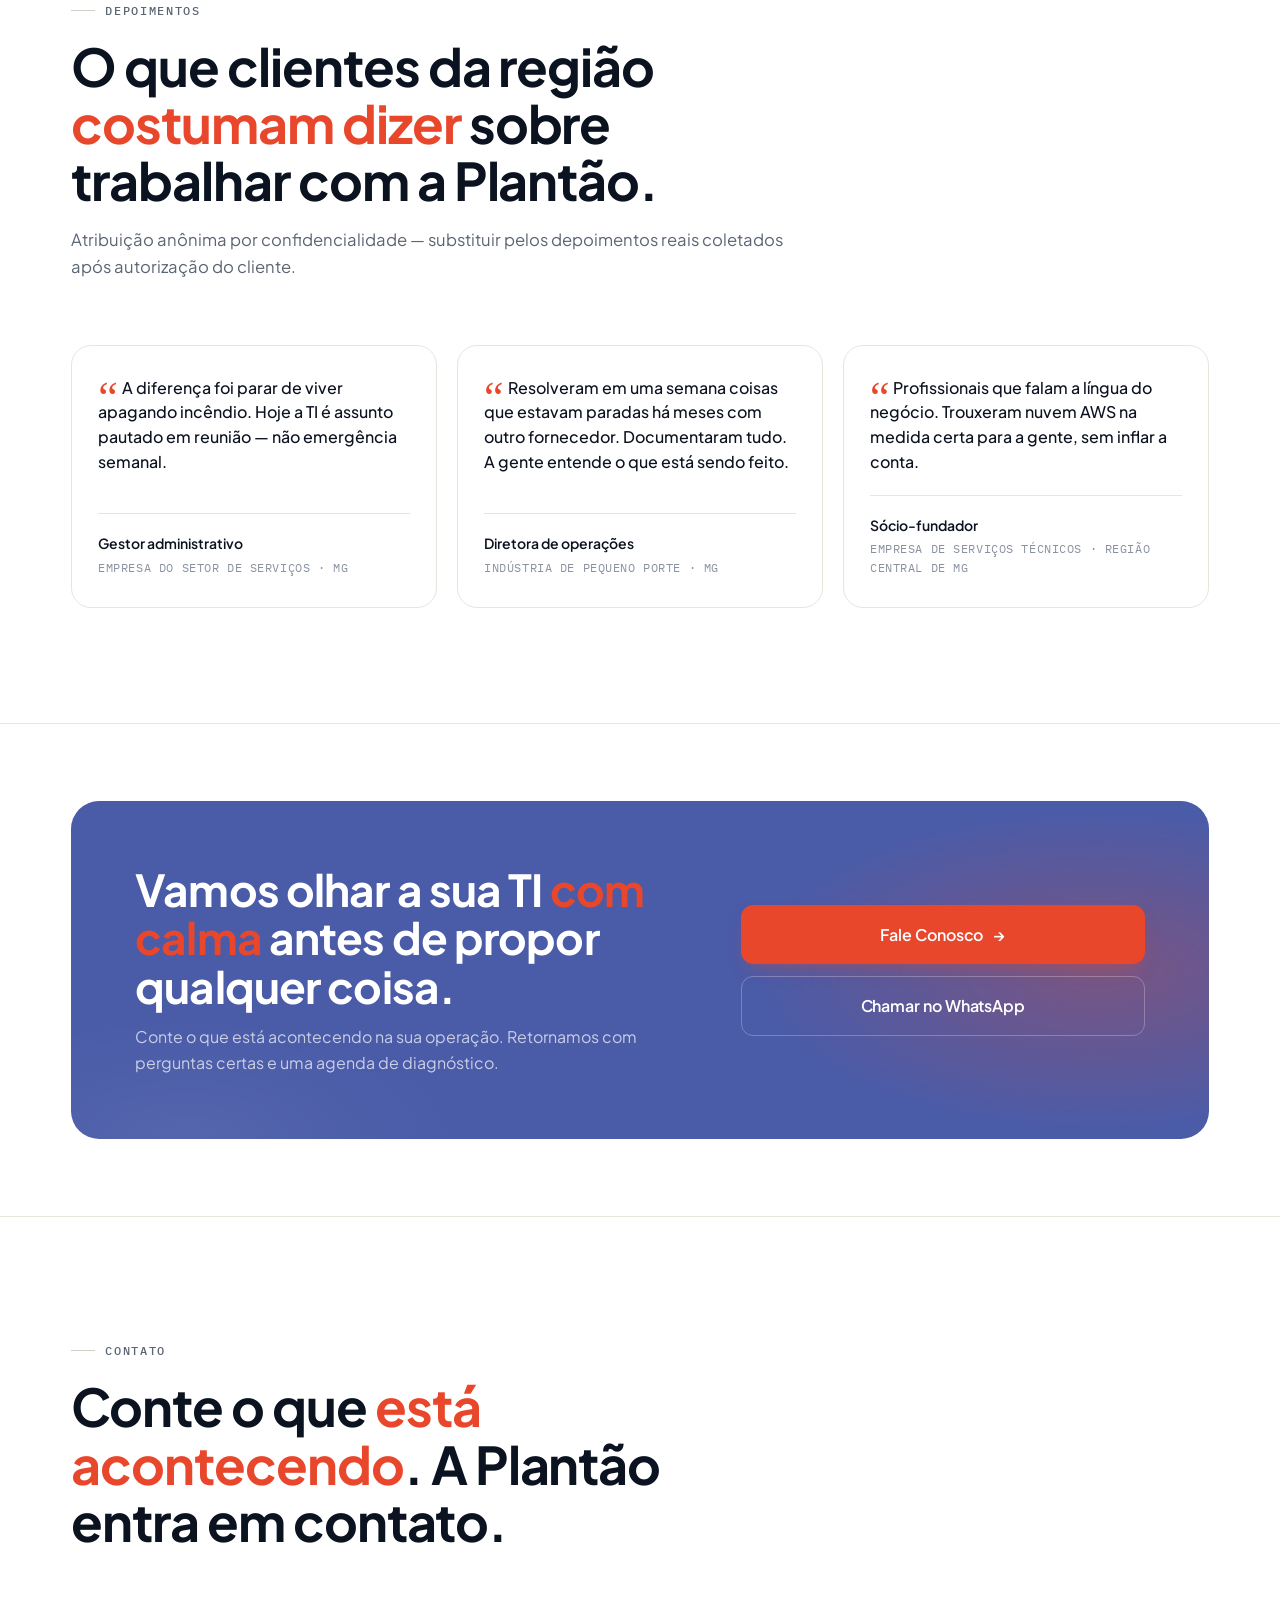
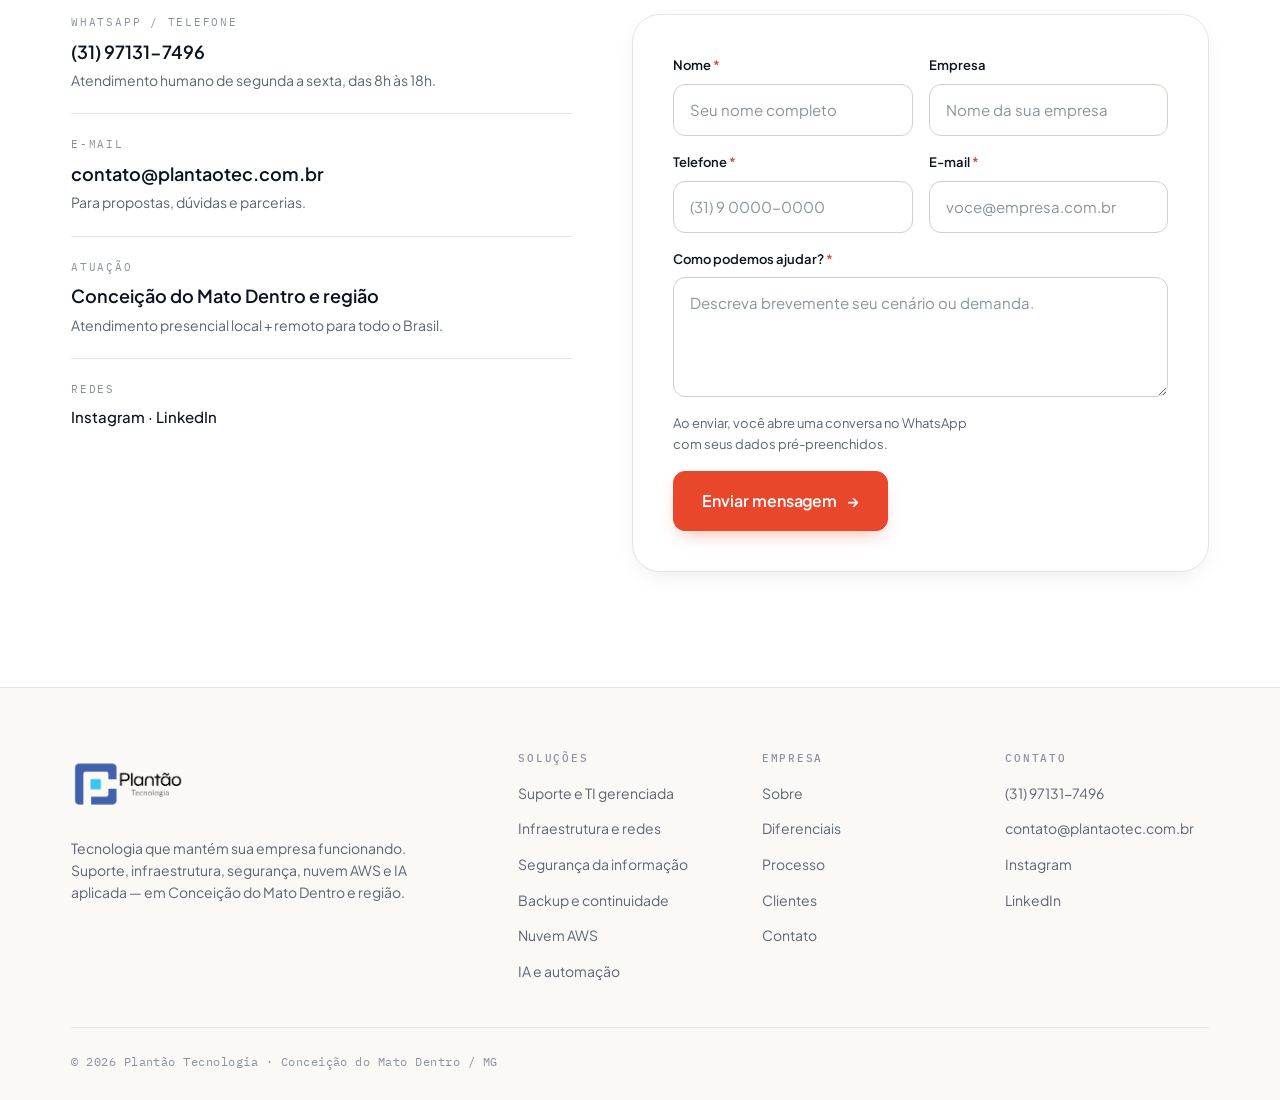
==== commit dce2a0e4: "design: logo nav com texto preto (gradeTextoPreto) Co-Authored-By: Claude Sonnet 4.6 <noreply@anthro" ====
--- a/index.html
+++ b/index.html
@@ -63,7 +63,7 @@
     <div class="container nav-inner">
 
       <a href="#home" class="logo" aria-label="Plantão Tecnologia">
-        <img src="assets/logo.png" alt="Plantão Tecnologia" height="48" style="display:block;">
+        <img src="assets/logo.png" alt="Plantão Tecnologia" height="56" style="display:block;">
       </a>
 
       <nav aria-label="Principal">
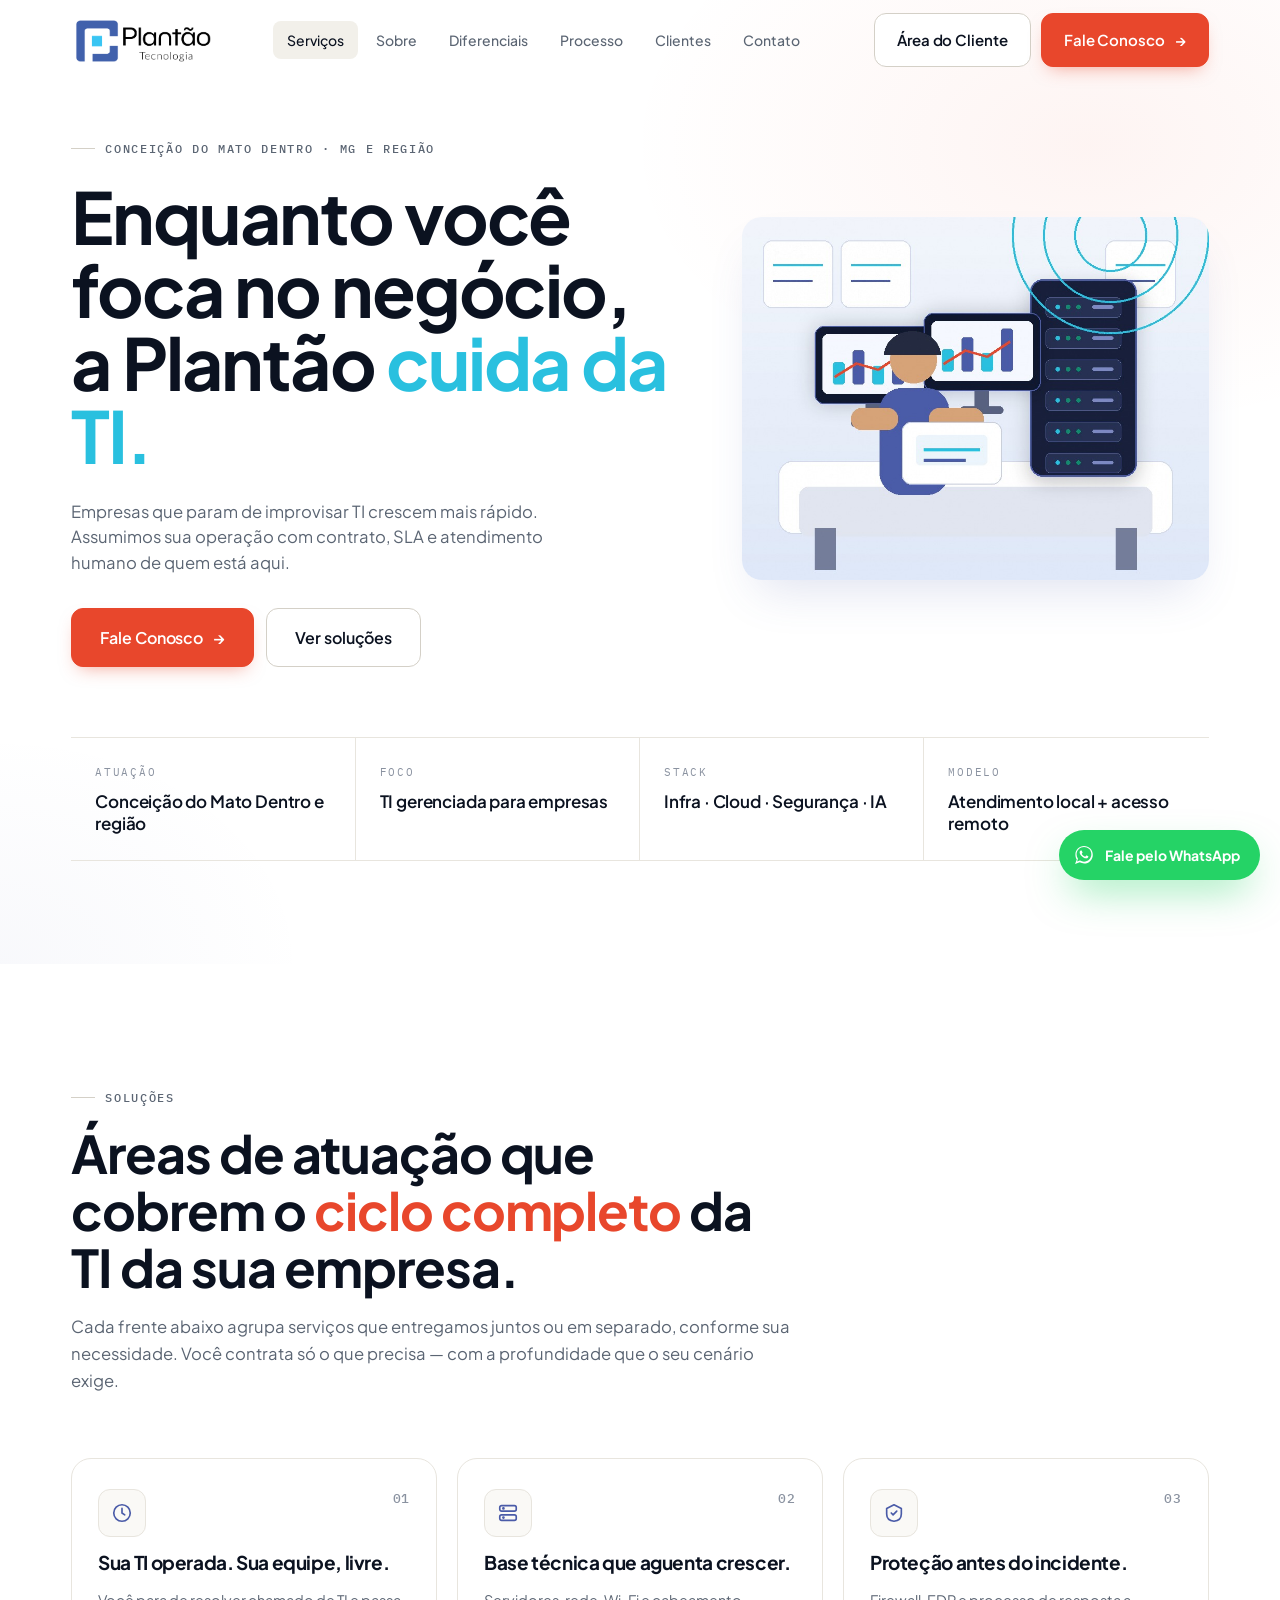
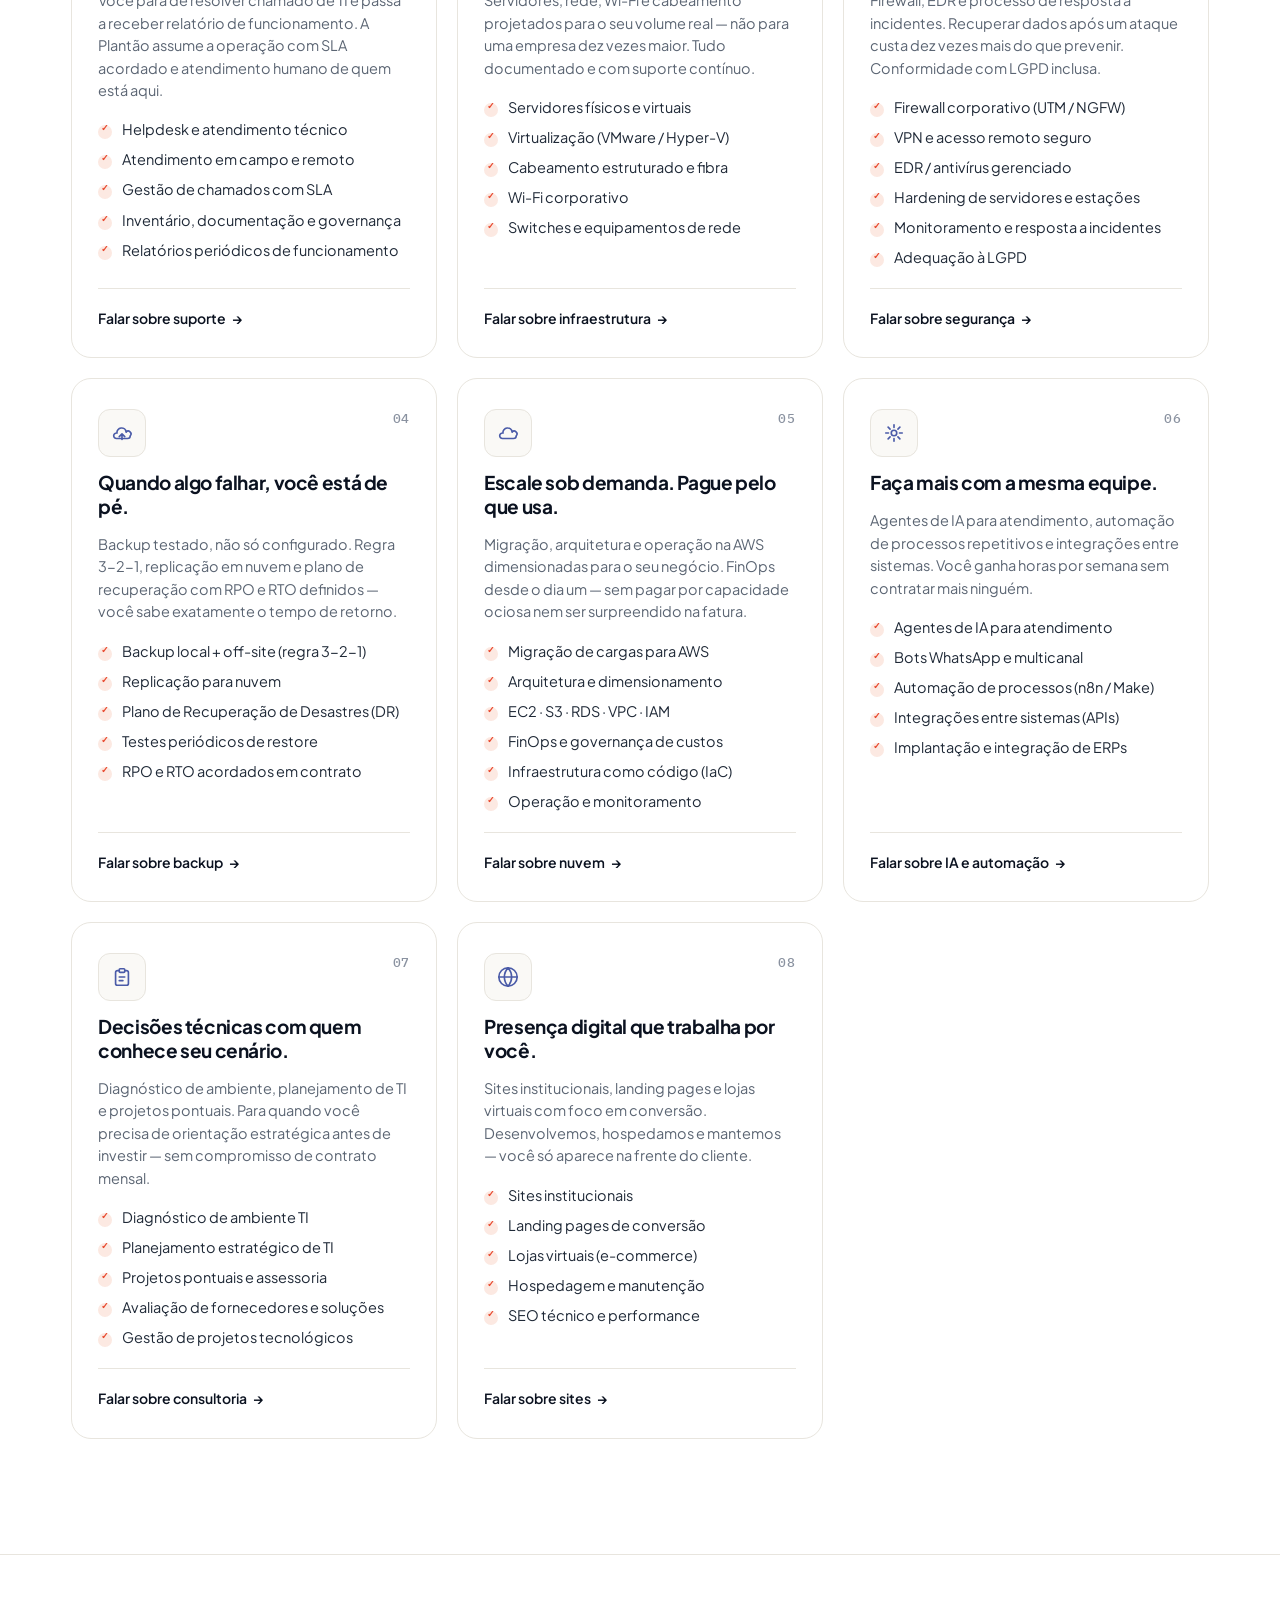
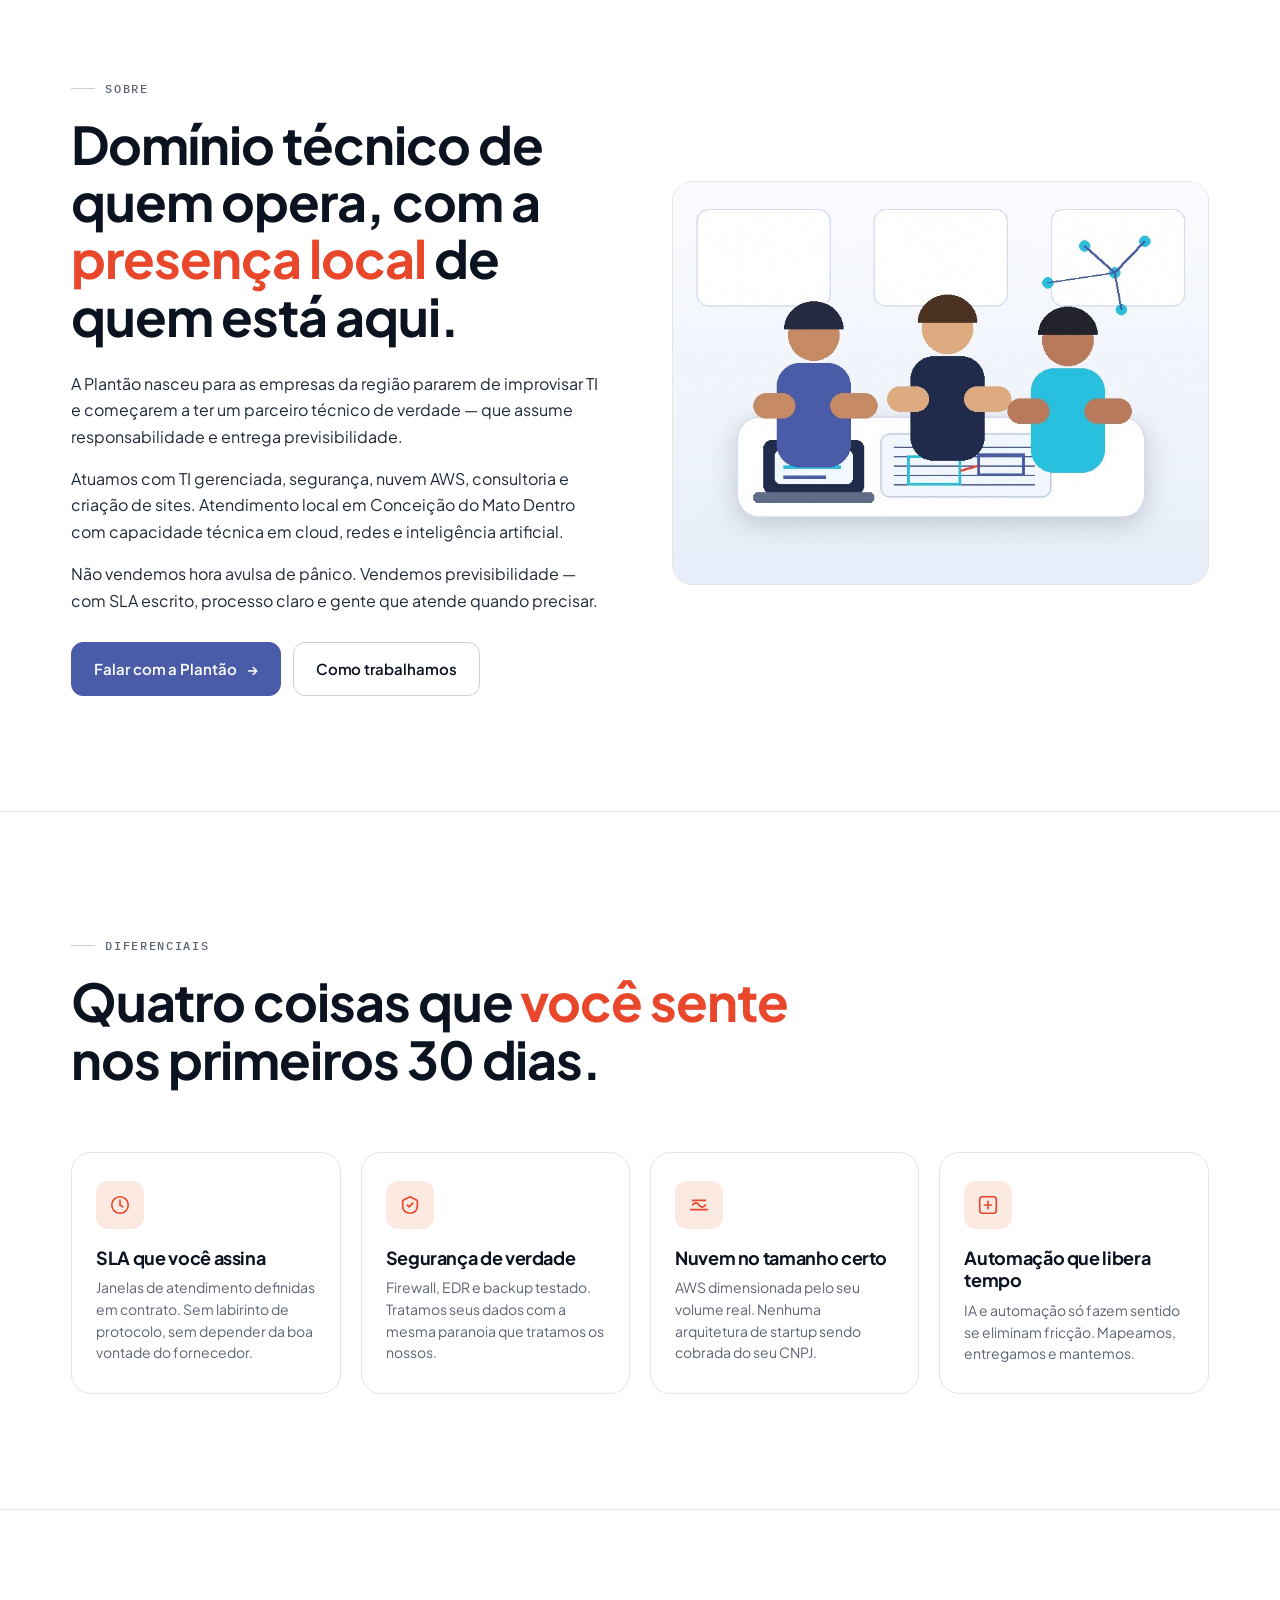
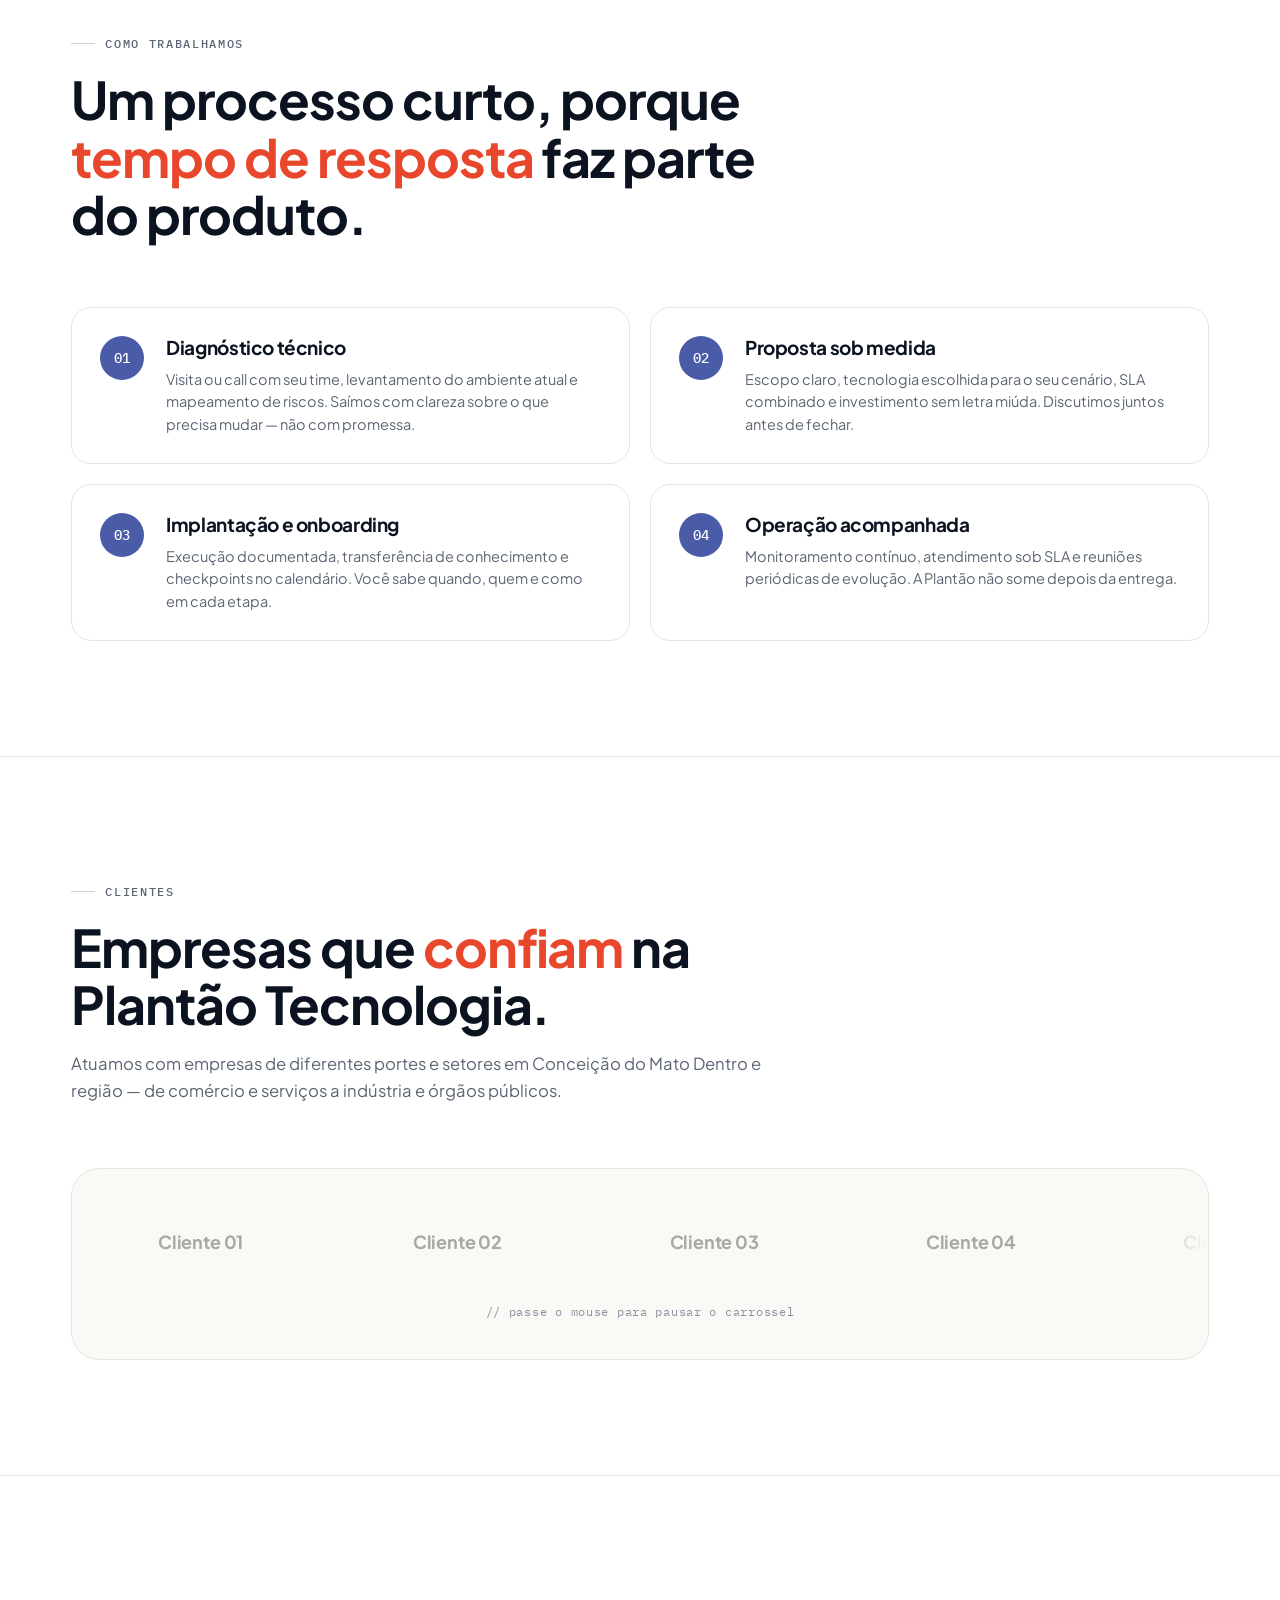
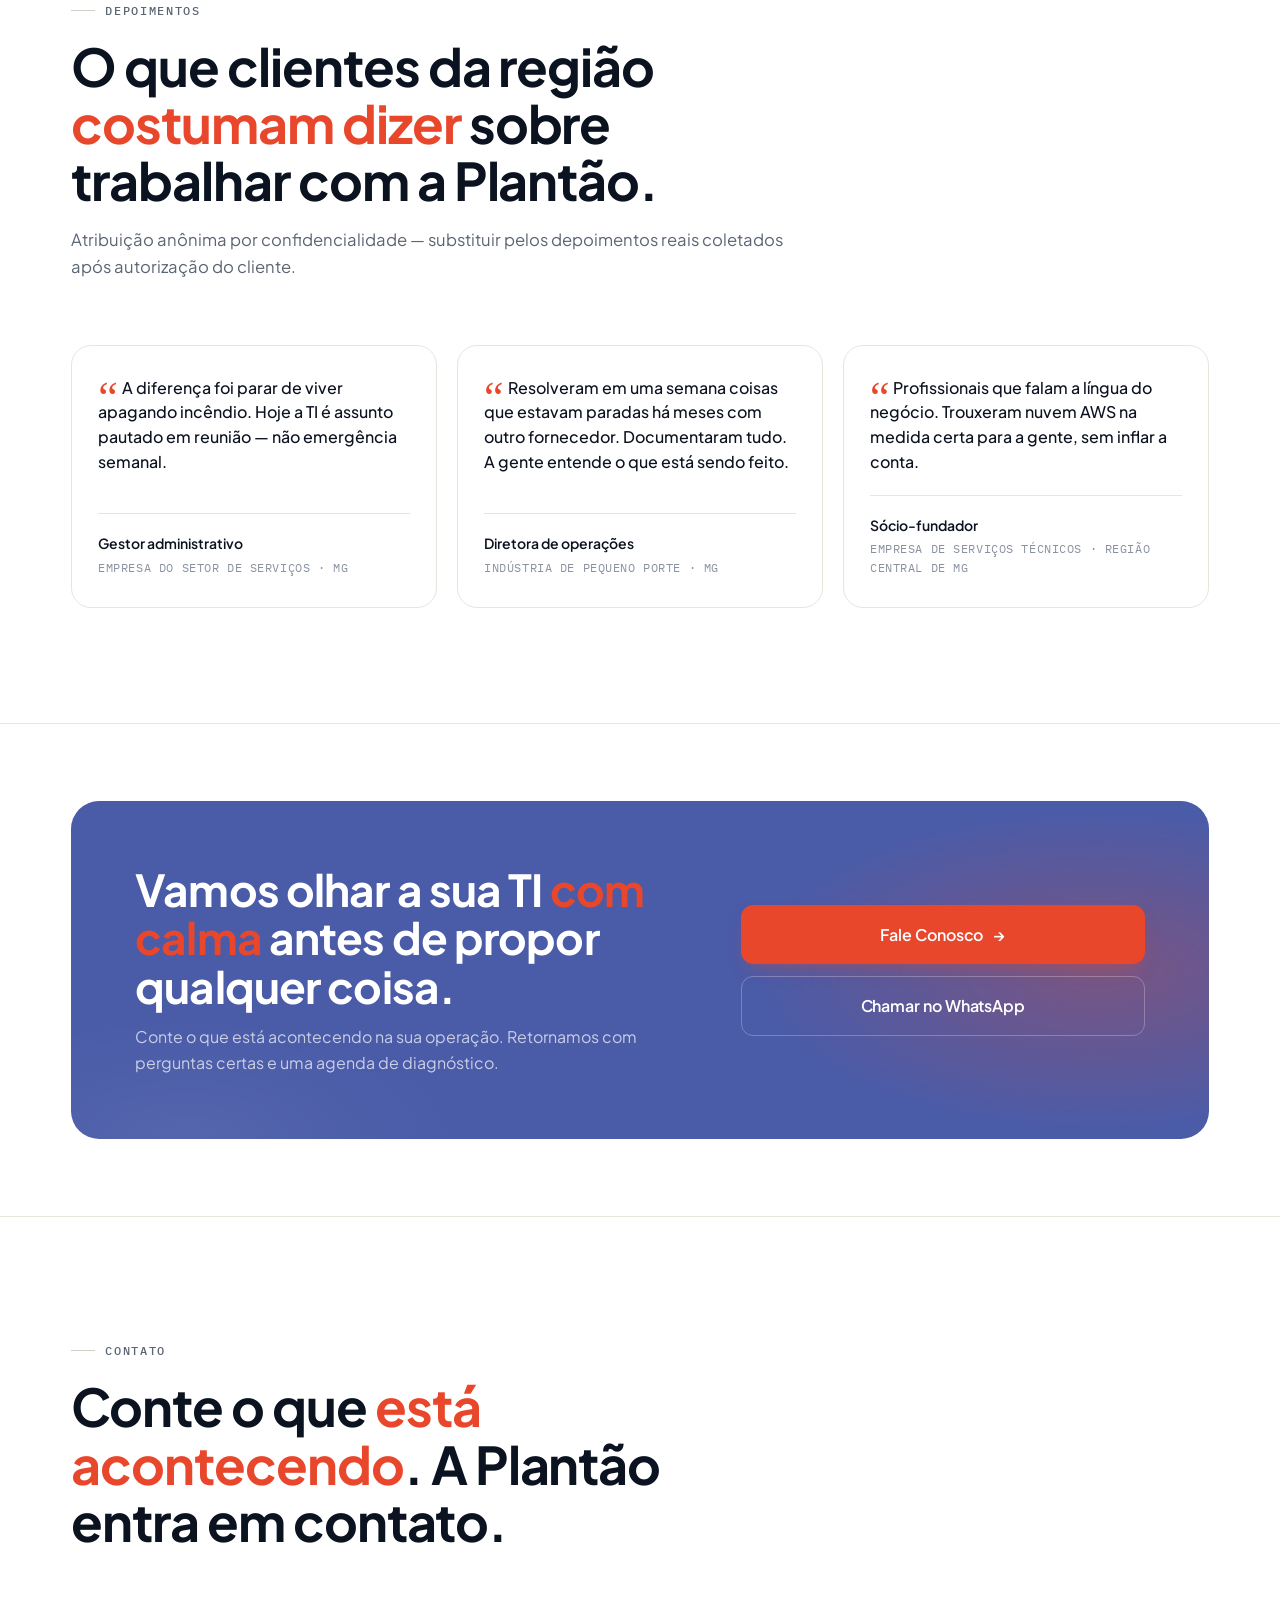
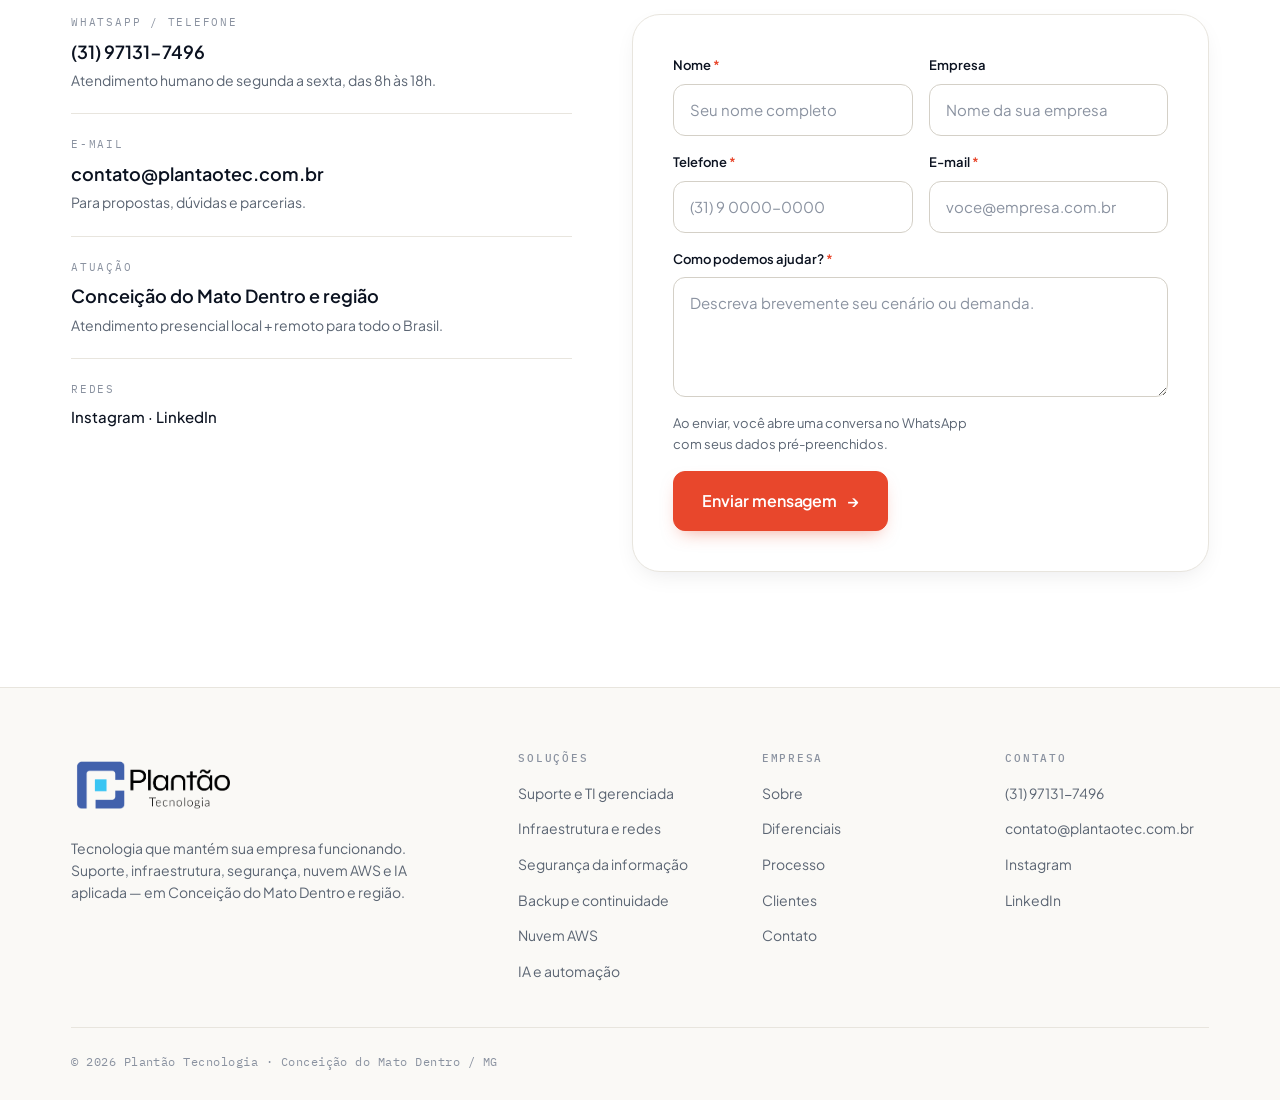
==== commit 9096db75: "feat: adicionar botão Área do Cliente na nav Link para o portal de chamados (GLPI) na nav desktop e " ====
--- a/index.html
+++ b/index.html
@@ -78,6 +78,7 @@
       </nav>
 
       <div class="nav-cta">
+        <a class="btn btn-outline btn-desktop" href="https://chamados.plantaotec.com.br/front/central.php" target="_blank" rel="noopener">Área do Cliente</a>
         <a class="btn btn-primary btn-desktop" href="#contato">Fale Conosco <span class="arrow">→</span></a>
         <button class="hamburger" id="hamburger" aria-label="Abrir menu" aria-expanded="false" aria-controls="mobilePanel">
           <span></span><span></span><span></span>
@@ -96,6 +97,7 @@
     <a href="#contato">Contato</a>
     <a class="btn btn-primary" href="#contato">Fale Conosco</a>
     <a class="btn btn-outline" href="https://wa.me/5531971317496" target="_blank" rel="noopener">WhatsApp</a>
+    <a class="btn btn-outline" href="https://chamados.plantaotec.com.br/front/central.php" target="_blank" rel="noopener">Área do Cliente</a>
   </div>
 
   <!-- ============== HERO ============== -->
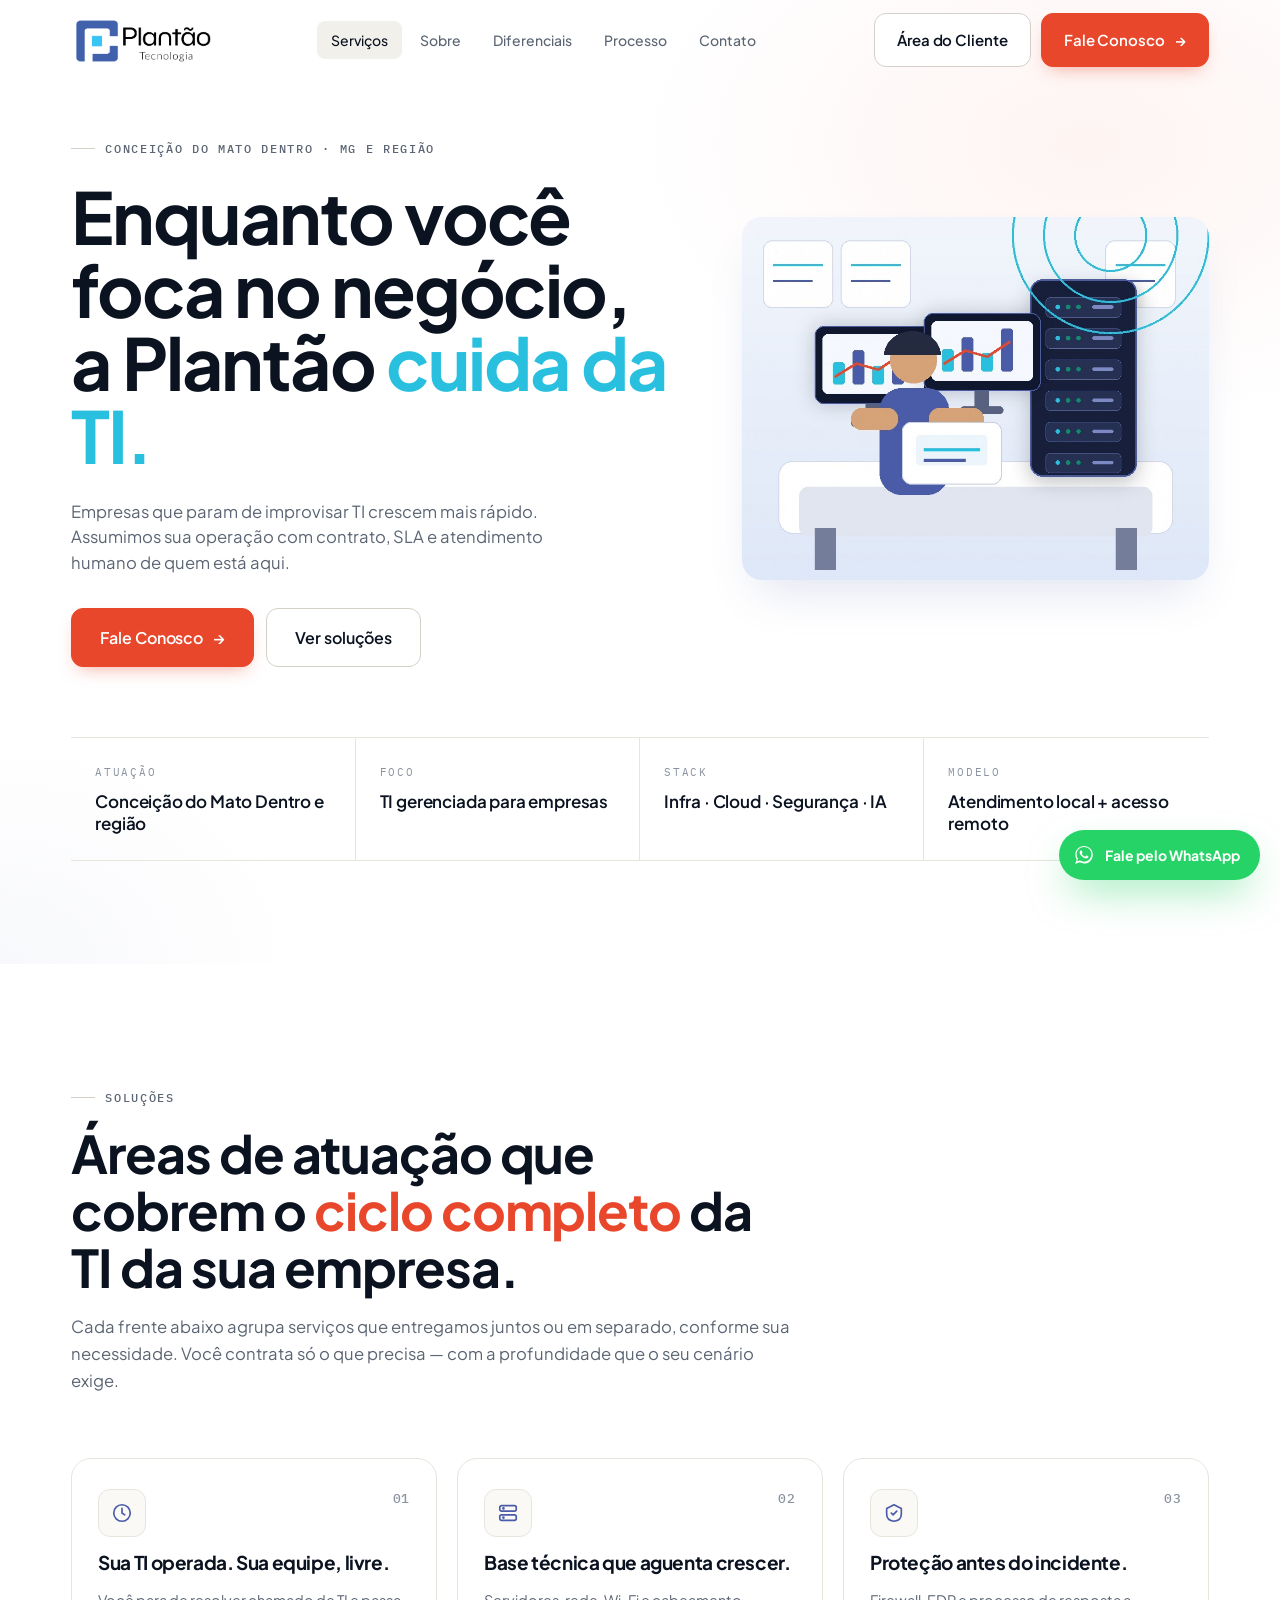
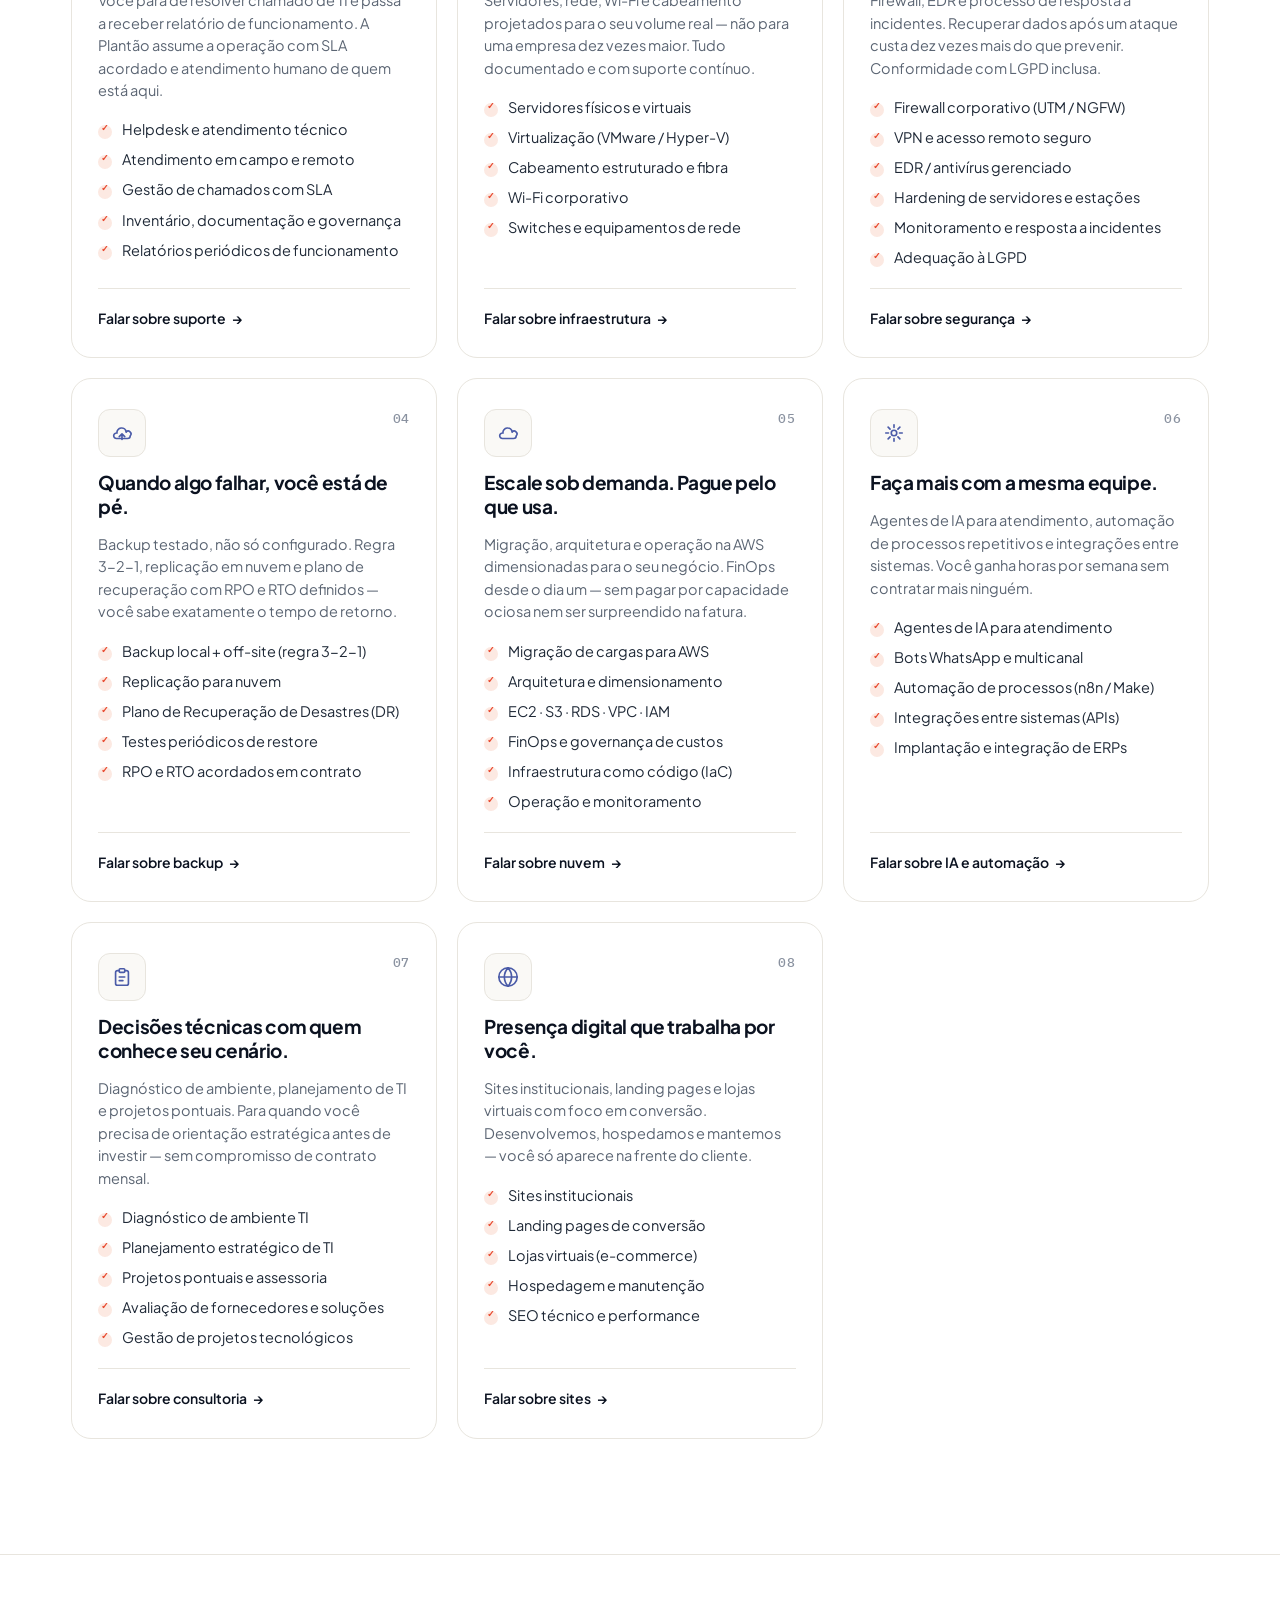
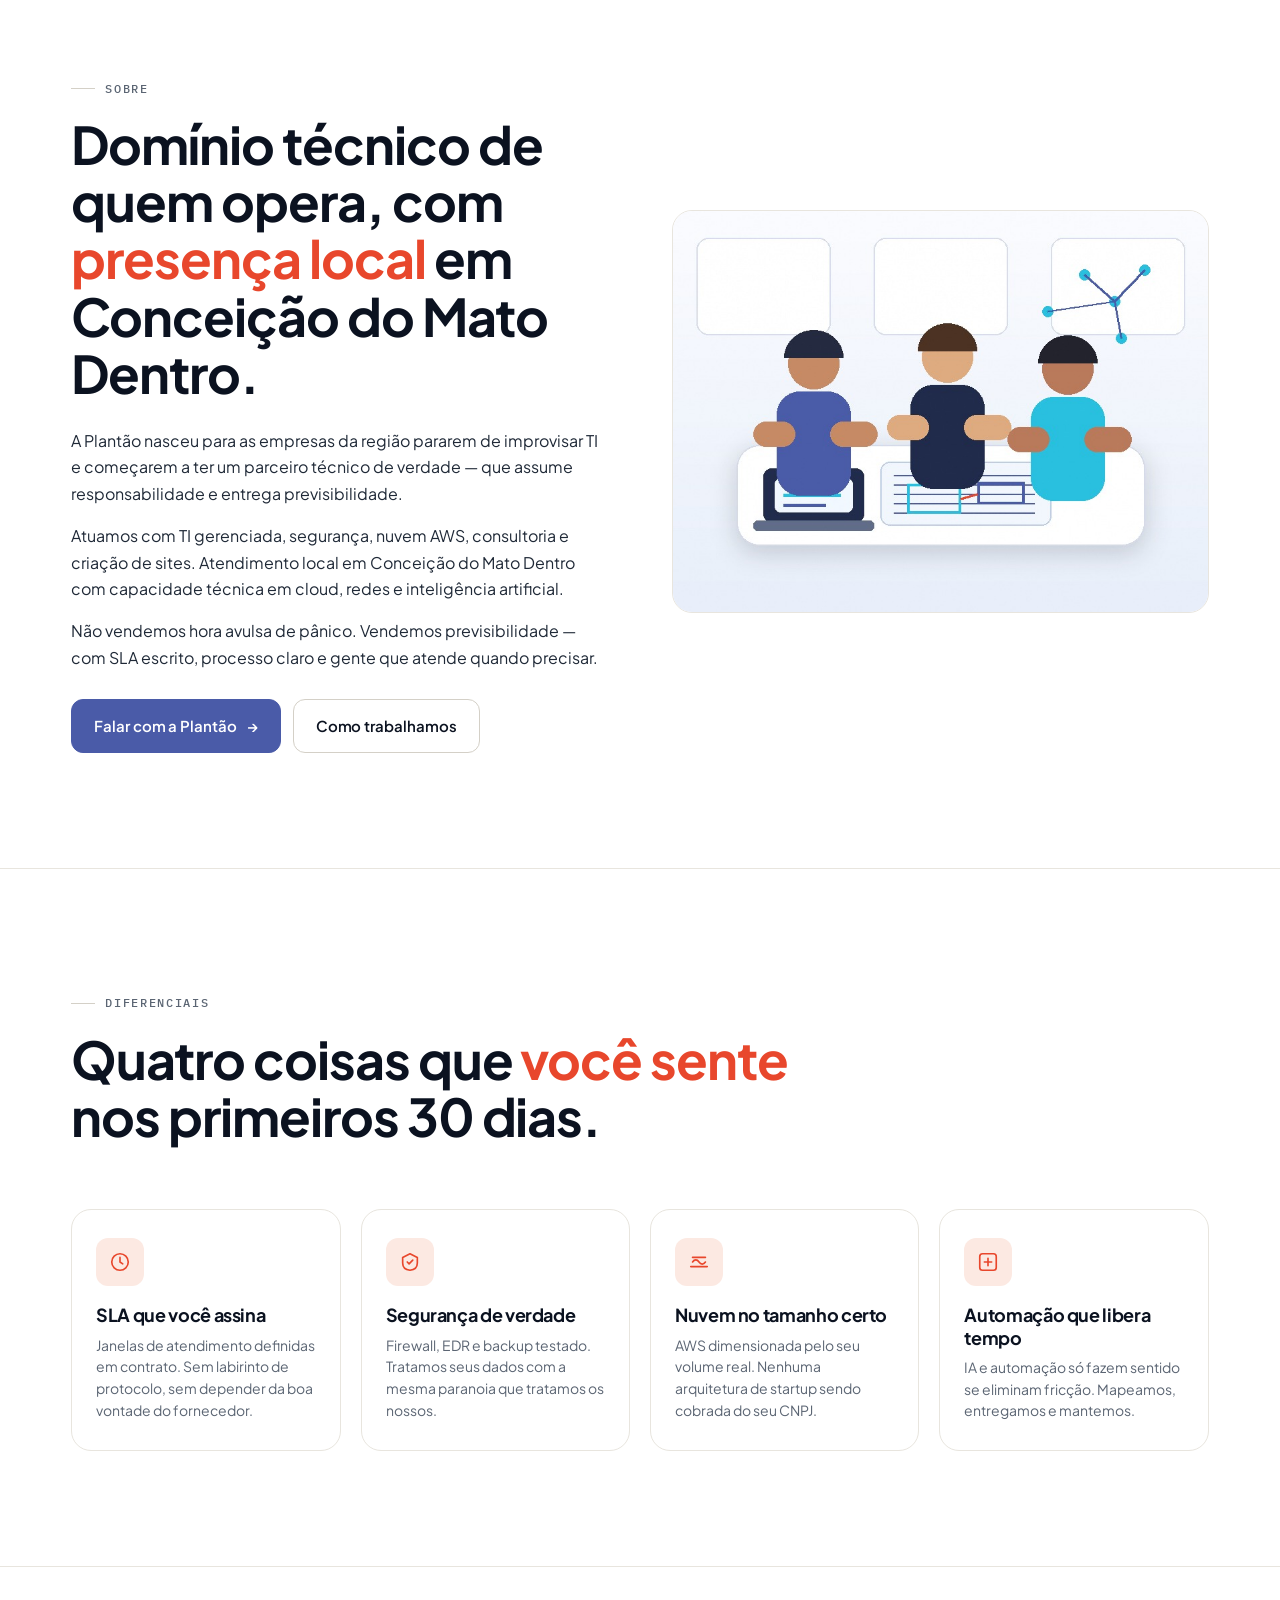
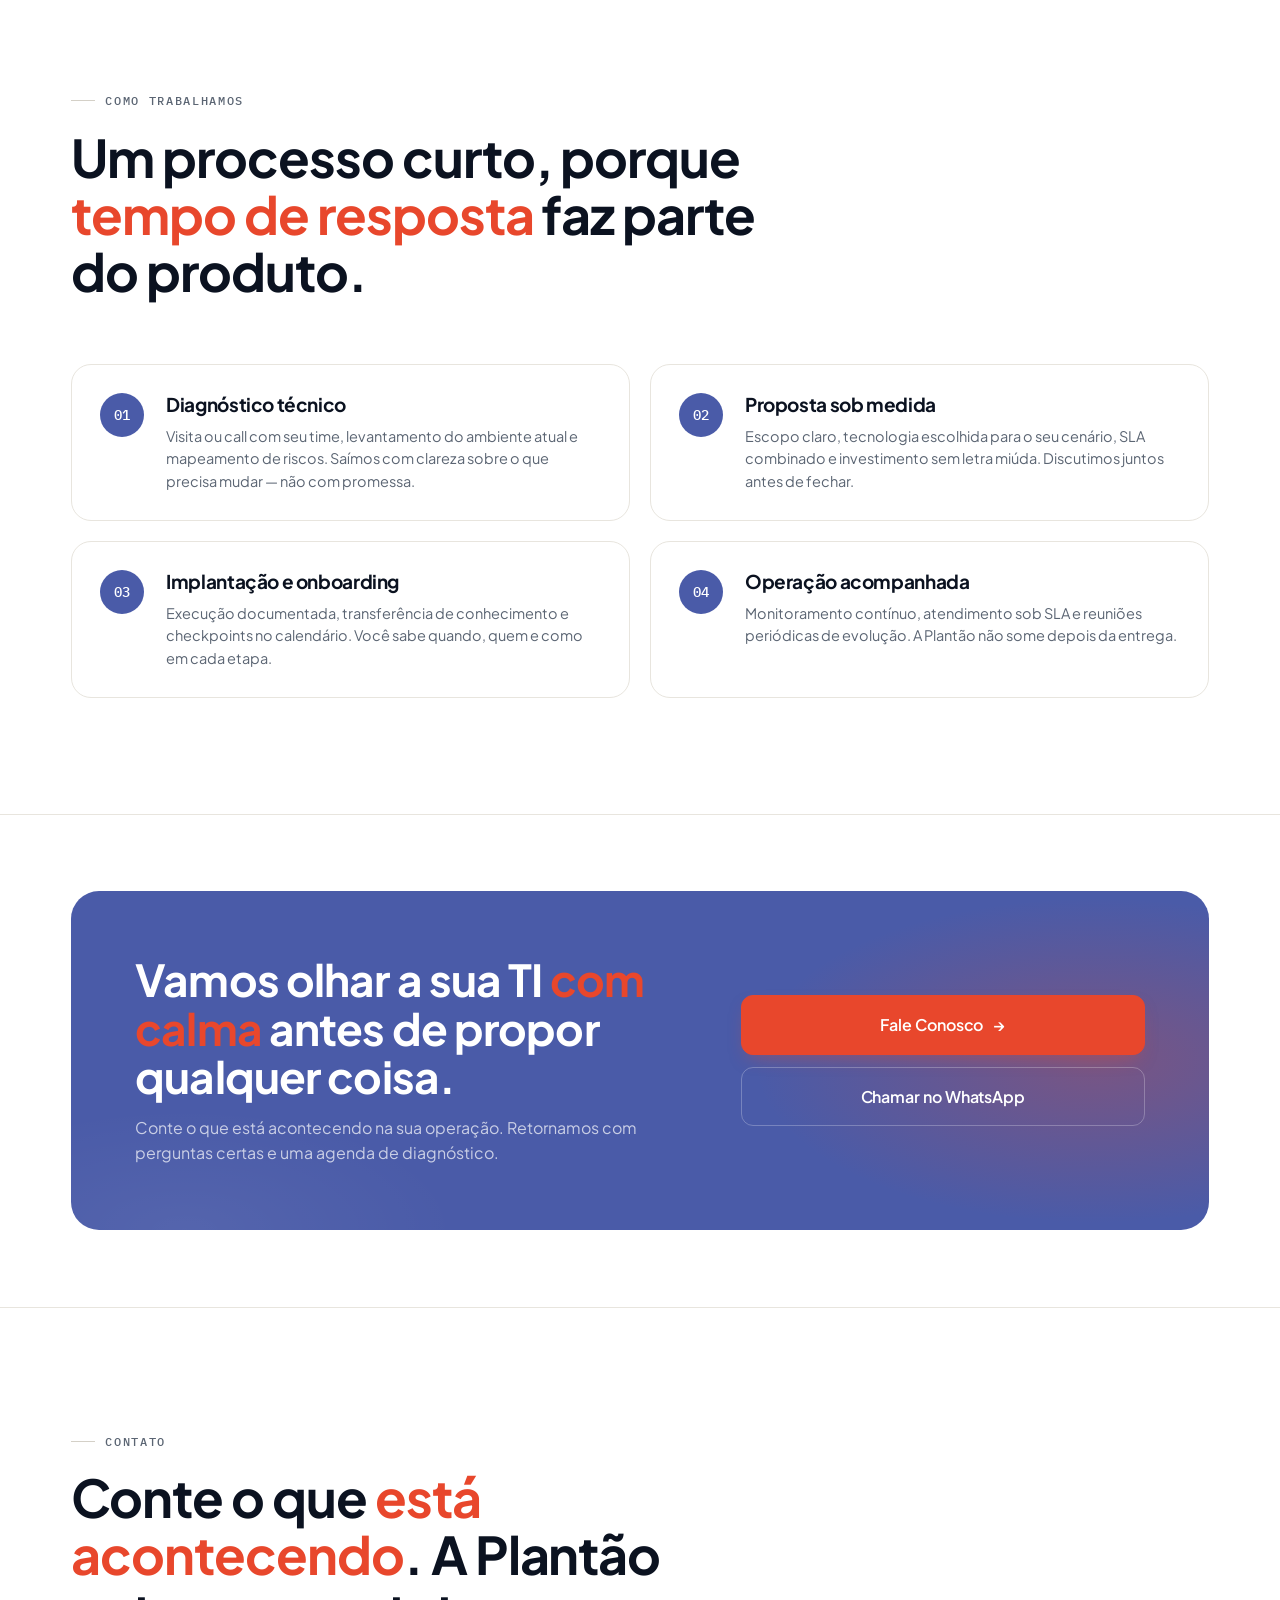
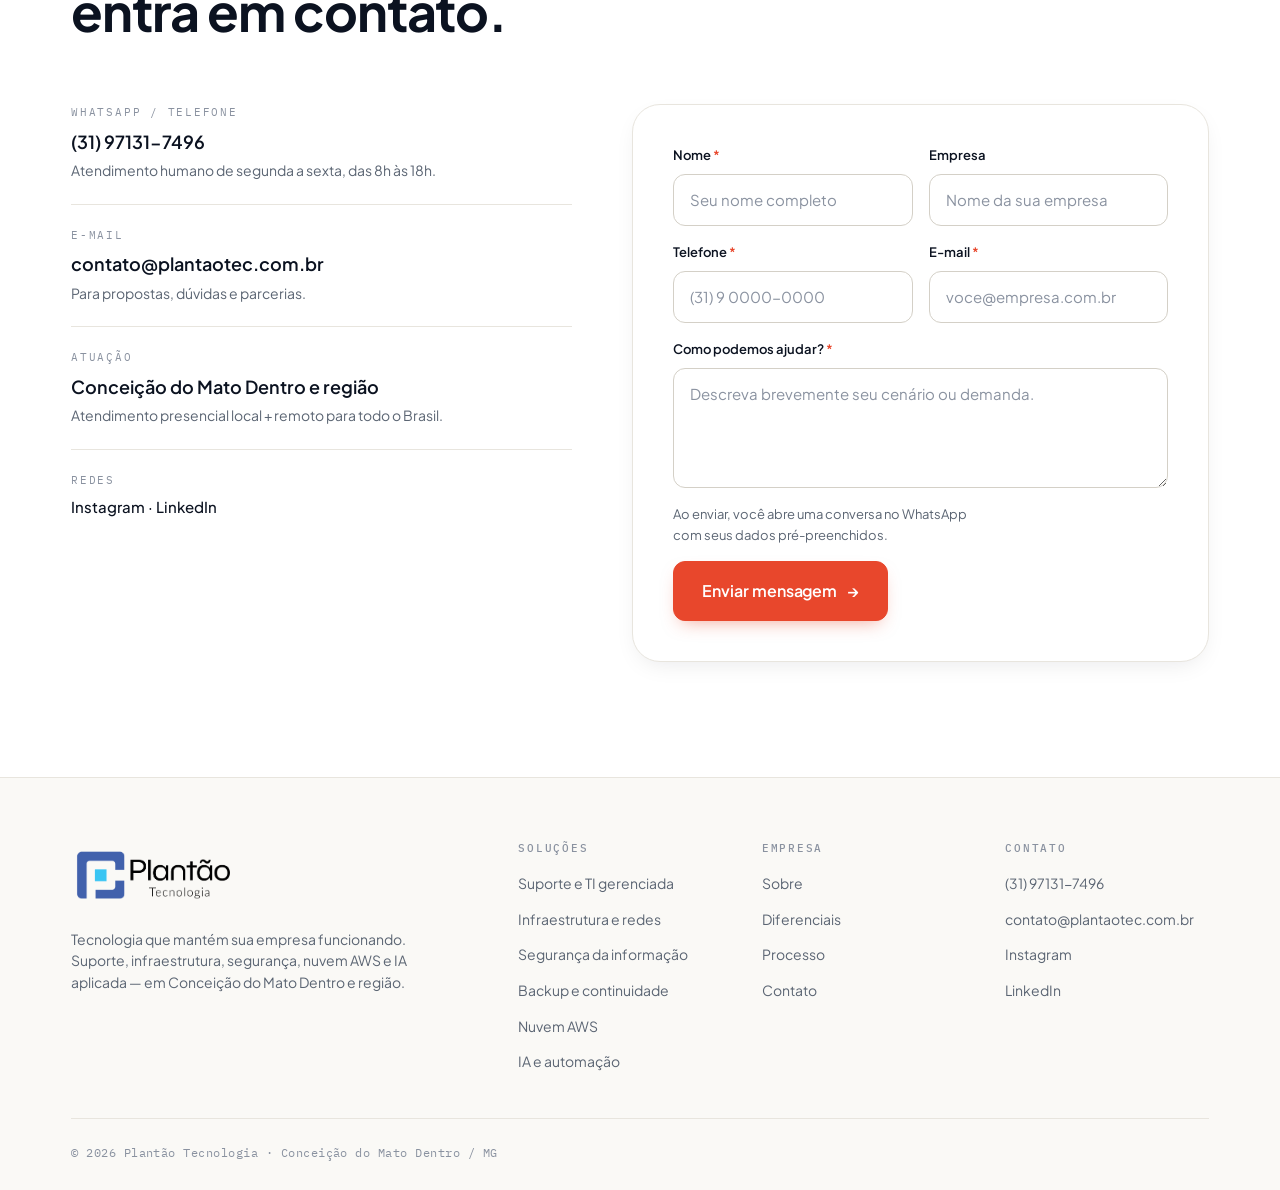
==== commit fd3b9d92: "feat: fundação de SEO e limpeza do conteúdo público - remove seções #clientes e #depoimentos (placeh" ====
--- a/index.html
+++ b/index.html
@@ -5,9 +5,8 @@
   <meta name="viewport" content="width=device-width, initial-scale=1, viewport-fit=cover" />
   <meta name="theme-color" content="#FFFFFF" />
 
-  <title>Plantão Tecnologia — TI gerenciada, segurança e nuvem para empresas em Conceição do Mato Dentro</title>
-  <meta name="description" content="Suporte de TI, servidores, firewall, VPN, backup, nuvem AWS, agentes de IA e automação para empresas em Conceição do Mato Dentro e região. Fale com a Plantão Tecnologia." />
-  <meta name="keywords" content="suporte de TI Conceição do Mato Dentro, servidores, firewall, VPN, nuvem AWS, agentes de IA, automação, cabeamento estruturado, segurança da informação, backup, criação de sites" />
+  <title>Suporte de TI em Conceição do Mato Dentro | Plantão Tecnologia</title>
+  <meta name="description" content="TI gerenciada com SLA em contrato para empresas de Conceição do Mato Dentro e região: suporte, segurança, nuvem AWS, backup e automação. Fale com a Plantão." />
   <meta name="author" content="Plantão Tecnologia" />
   <meta name="robots" content="index, follow" />
 
@@ -16,8 +15,11 @@
   <meta property="og:title" content="Plantão Tecnologia — TI que mantém sua empresa funcionando" />
   <meta property="og:description" content="TI gerenciada, segurança, nuvem AWS, agentes de IA e automação para empresas em Conceição do Mato Dentro e região." />
   <meta property="og:site_name" content="Plantão Tecnologia" />
+  <meta property="og:url" content="https://www.plantaotec.com.br/" />
 
   <meta property="og:image" content="https://www.plantaotec.com.br/assets/og-image.jpg" />
+  <meta property="og:image:width" content="1200" />
+  <meta property="og:image:height" content="630" />
 
   <meta name="twitter:card" content="summary_large_image" />
   <meta name="twitter:title" content="Plantão Tecnologia — TI gerenciada" />
@@ -29,7 +31,7 @@
 
   <link rel="preconnect" href="https://fonts.googleapis.com" />
   <link rel="preconnect" href="https://fonts.gstatic.com" crossorigin />
-  <link href="https://fonts.googleapis.com/css2?family=Plus+Jakarta+Sans:wght@300;400;500;600;700;800&family=IBM+Plex+Mono:wght@400;500&display=swap" rel="stylesheet" />
+  <link href="https://fonts.googleapis.com/css2?family=Plus+Jakarta+Sans:wght@400;500;600;700;800&family=IBM+Plex+Mono:wght@400;500&display=swap" rel="stylesheet" />
 
   <script type="application/ld+json">
   {
@@ -38,9 +40,17 @@
     "name": "Plantão Tecnologia",
     "description": "Serviços de TI para empresas em Conceição do Mato Dentro e região: suporte, servidores, segurança, nuvem AWS, IA e automação.",
     "url": "https://www.plantaotec.com.br/",
+    "image": "https://www.plantaotec.com.br/assets/og-image.jpg",
+    "logo": "https://www.plantaotec.com.br/assets/logo.png",
     "telephone": "+55-31-97131-7496",
     "email": "contato@plantaotec.com.br",
     "areaServed": "Conceição do Mato Dentro, MG e região",
+    "openingHoursSpecification": {
+      "@type": "OpeningHoursSpecification",
+      "dayOfWeek": ["Monday", "Tuesday", "Wednesday", "Thursday", "Friday"],
+      "opens": "08:00",
+      "closes": "18:00"
+    },
     "address": {
       "@type": "PostalAddress",
       "addressLocality": "Conceição do Mato Dentro",
@@ -72,7 +82,6 @@
           <li><a href="#sobre">Sobre</a></li>
           <li><a href="#diferenciais">Diferenciais</a></li>
           <li><a href="#processo">Processo</a></li>
-          <li><a href="#clientes">Clientes</a></li>
           <li><a href="#contato">Contato</a></li>
         </ul>
       </nav>
@@ -92,8 +101,6 @@
     <a href="#sobre">Sobre</a>
     <a href="#diferenciais">Diferenciais</a>
     <a href="#processo">Processo</a>
-    <a href="#clientes">Clientes</a>
-    <a href="#depoimentos">Depoimentos</a>
     <a href="#contato">Contato</a>
     <a class="btn btn-primary" href="#contato">Fale Conosco</a>
     <a class="btn btn-outline" href="https://wa.me/5531971317496" target="_blank" rel="noopener">WhatsApp</a>
@@ -125,6 +132,7 @@
                alt="Equipe da Plantão Tecnologia em atuação"
                width="900"
                height="700"
+               fetchpriority="high"
                style="width:100%;height:auto;border-radius:20px;box-shadow:0 24px 48px -16px rgba(74,91,168,0.18);">
         </aside>
       </div>
@@ -325,7 +333,7 @@
       <div class="about-grid">
         <div class="about-copy reveal">
           <span class="eyebrow" style="margin-bottom:18px; display:inline-flex;">Sobre</span>
-          <h2>Domínio técnico de quem opera, com a <span class="accent">presença local</span> de quem está aqui.</h2>
+          <h2>Domínio técnico de quem opera, com <span class="accent">presença local</span> em Conceição do Mato Dentro.</h2>
           <p style="margin-top:26px;">A Plantão nasceu para as empresas da região pararem de improvisar TI e começarem a ter um parceiro técnico de verdade — que assume responsabilidade e entrega previsibilidade.</p>
           <p>Atuamos com TI gerenciada, segurança, nuvem AWS, consultoria e criação de sites. Atendimento local em Conceição do Mato Dentro com capacidade técnica em cloud, redes e inteligência artificial.</p>
           <p>Não vendemos hora avulsa de pânico. Vendemos previsibilidade — com SLA escrito, processo claro e gente que atende quando precisar.</p>
@@ -340,6 +348,8 @@
                alt="Time da Plantão Tecnologia"
                width="800"
                height="600"
+               loading="lazy"
+               decoding="async"
                style="width:100%;height:auto;border-radius:20px;border:1px solid var(--line);">
         </aside>
       </div>
@@ -422,87 +432,6 @@
           <div>
             <h3>Operação acompanhada</h3>
             <p>Monitoramento contínuo, atendimento sob SLA e reuniões periódicas de evolução. A Plantão não some depois da entrega.</p>
-          </div>
-        </article>
-      </div>
-    </div>
-  </section>
-
-  <!-- ============== CLIENTES ============== -->
-  <section class="section" id="clientes">
-    <div class="container">
-      <header class="section-head reveal">
-        <span class="eyebrow">Clientes</span>
-        <h2>Empresas que <span class="accent">confiam</span> na Plantão Tecnologia.</h2>
-        <p class="lead">Atuamos com empresas de diferentes portes e setores em Conceição do Mato Dentro e região — de comércio e serviços a indústria e órgãos públicos.</p>
-      </header>
-
-      <!-- ====================================================
-           CARROSSEL DE LOGOS — substitua cada .client-logo pela tag:
-           <div class="client-logo"><img src="logos/cliente1.svg" alt="Cliente 1"></div>
-           Mantenha os DOIS conjuntos (track-a e track-b) com os MESMOS logos
-           para o loop infinito ficar sem emenda.
-           ==================================================== -->
-      <div class="clients-wrap reveal">
-        <div class="clients-mask">
-          <div class="clients-track" id="clientsTrack">
-
-            <!-- Conjunto A (visível) -->
-            <div class="client-logo" data-slot="1">Cliente 01</div>
-            <div class="client-logo" data-slot="2">Cliente 02</div>
-            <div class="client-logo" data-slot="3">Cliente 03</div>
-            <div class="client-logo" data-slot="4">Cliente 04</div>
-            <div class="client-logo" data-slot="5">Cliente 05</div>
-            <div class="client-logo" data-slot="6">Cliente 06</div>
-            <div class="client-logo" data-slot="7">Cliente 07</div>
-            <div class="client-logo" data-slot="8">Cliente 08</div>
-
-            <!-- Conjunto B (duplicado para loop infinito — não remover) -->
-            <div class="client-logo" data-slot="1" aria-hidden="true">Cliente 01</div>
-            <div class="client-logo" data-slot="2" aria-hidden="true">Cliente 02</div>
-            <div class="client-logo" data-slot="3" aria-hidden="true">Cliente 03</div>
-            <div class="client-logo" data-slot="4" aria-hidden="true">Cliente 04</div>
-            <div class="client-logo" data-slot="5" aria-hidden="true">Cliente 05</div>
-            <div class="client-logo" data-slot="6" aria-hidden="true">Cliente 06</div>
-            <div class="client-logo" data-slot="7" aria-hidden="true">Cliente 07</div>
-            <div class="client-logo" data-slot="8" aria-hidden="true">Cliente 08</div>
-
-          </div>
-        </div>
-        <div class="clients-foot">// passe o mouse para pausar o carrossel</div>
-      </div>
-    </div>
-  </section>
-
-  <!-- ============== DEPOIMENTOS ============== -->
-  <section class="section" id="depoimentos">
-    <div class="container">
-      <header class="section-head reveal">
-        <span class="eyebrow">Depoimentos</span>
-        <h2>O que clientes da região <span class="accent">costumam dizer</span> sobre trabalhar com a Plantão.</h2>
-        <p class="lead">Atribuição anônima por confidencialidade — substituir pelos depoimentos reais coletados após autorização do cliente.</p>
-      </header>
-
-      <div class="testi-grid">
-        <article class="testi reveal">
-          <p class="testi-quote">A diferença foi parar de viver apagando incêndio. Hoje a TI é assunto pautado em reunião — não emergência semanal.</p>
-          <div class="testi-meta">
-            <div class="role">Gestor administrativo</div>
-            <div class="ctx">Empresa do setor de serviços · MG</div>
-          </div>
-        </article>
-        <article class="testi reveal delay-1">
-          <p class="testi-quote">Resolveram em uma semana coisas que estavam paradas há meses com outro fornecedor. Documentaram tudo. A gente entende o que está sendo feito.</p>
-          <div class="testi-meta">
-            <div class="role">Diretora de operações</div>
-            <div class="ctx">Indústria de pequeno porte · MG</div>
-          </div>
-        </article>
-        <article class="testi reveal delay-2">
-          <p class="testi-quote">Profissionais que falam a língua do negócio. Trouxeram nuvem AWS na medida certa para a gente, sem inflar a conta.</p>
-          <div class="testi-meta">
-            <div class="role">Sócio-fundador</div>
-            <div class="ctx">Empresa de serviços técnicos · região central de MG</div>
           </div>
         </article>
       </div>
@@ -604,7 +533,7 @@
       <div class="footer-grid">
         <div class="footer-brand">
           <a href="#home" class="logo" aria-label="Plantão Tecnologia">
-            <img src="assets/logo.png" alt="Plantão Tecnologia" height="64" style="display:block;">
+            <img src="assets/logo.png" alt="Plantão Tecnologia" height="64" loading="lazy" style="display:block;">
           </a>
           <p>Tecnologia que mantém sua empresa funcionando. Suporte, infraestrutura, segurança, nuvem AWS e IA aplicada — em Conceição do Mato Dentro e região.</p>
         </div>
@@ -625,7 +554,6 @@
             <li><a href="#sobre">Sobre</a></li>
             <li><a href="#diferenciais">Diferenciais</a></li>
             <li><a href="#processo">Processo</a></li>
-            <li><a href="#clientes">Clientes</a></li>
             <li><a href="#contato">Contato</a></li>
           </ul>
         </div>
@@ -640,7 +568,7 @@
         </div>
       </div>
       <div class="footer-bottom">
-        <span>© <span id="y"></span> Plantão Tecnologia · Conceição do Mato Dentro / MG</span>
+        <span>© <span id="y">2026</span> Plantão Tecnologia · Conceição do Mato Dentro / MG</span>
       </div>
     </div>
   </footer>
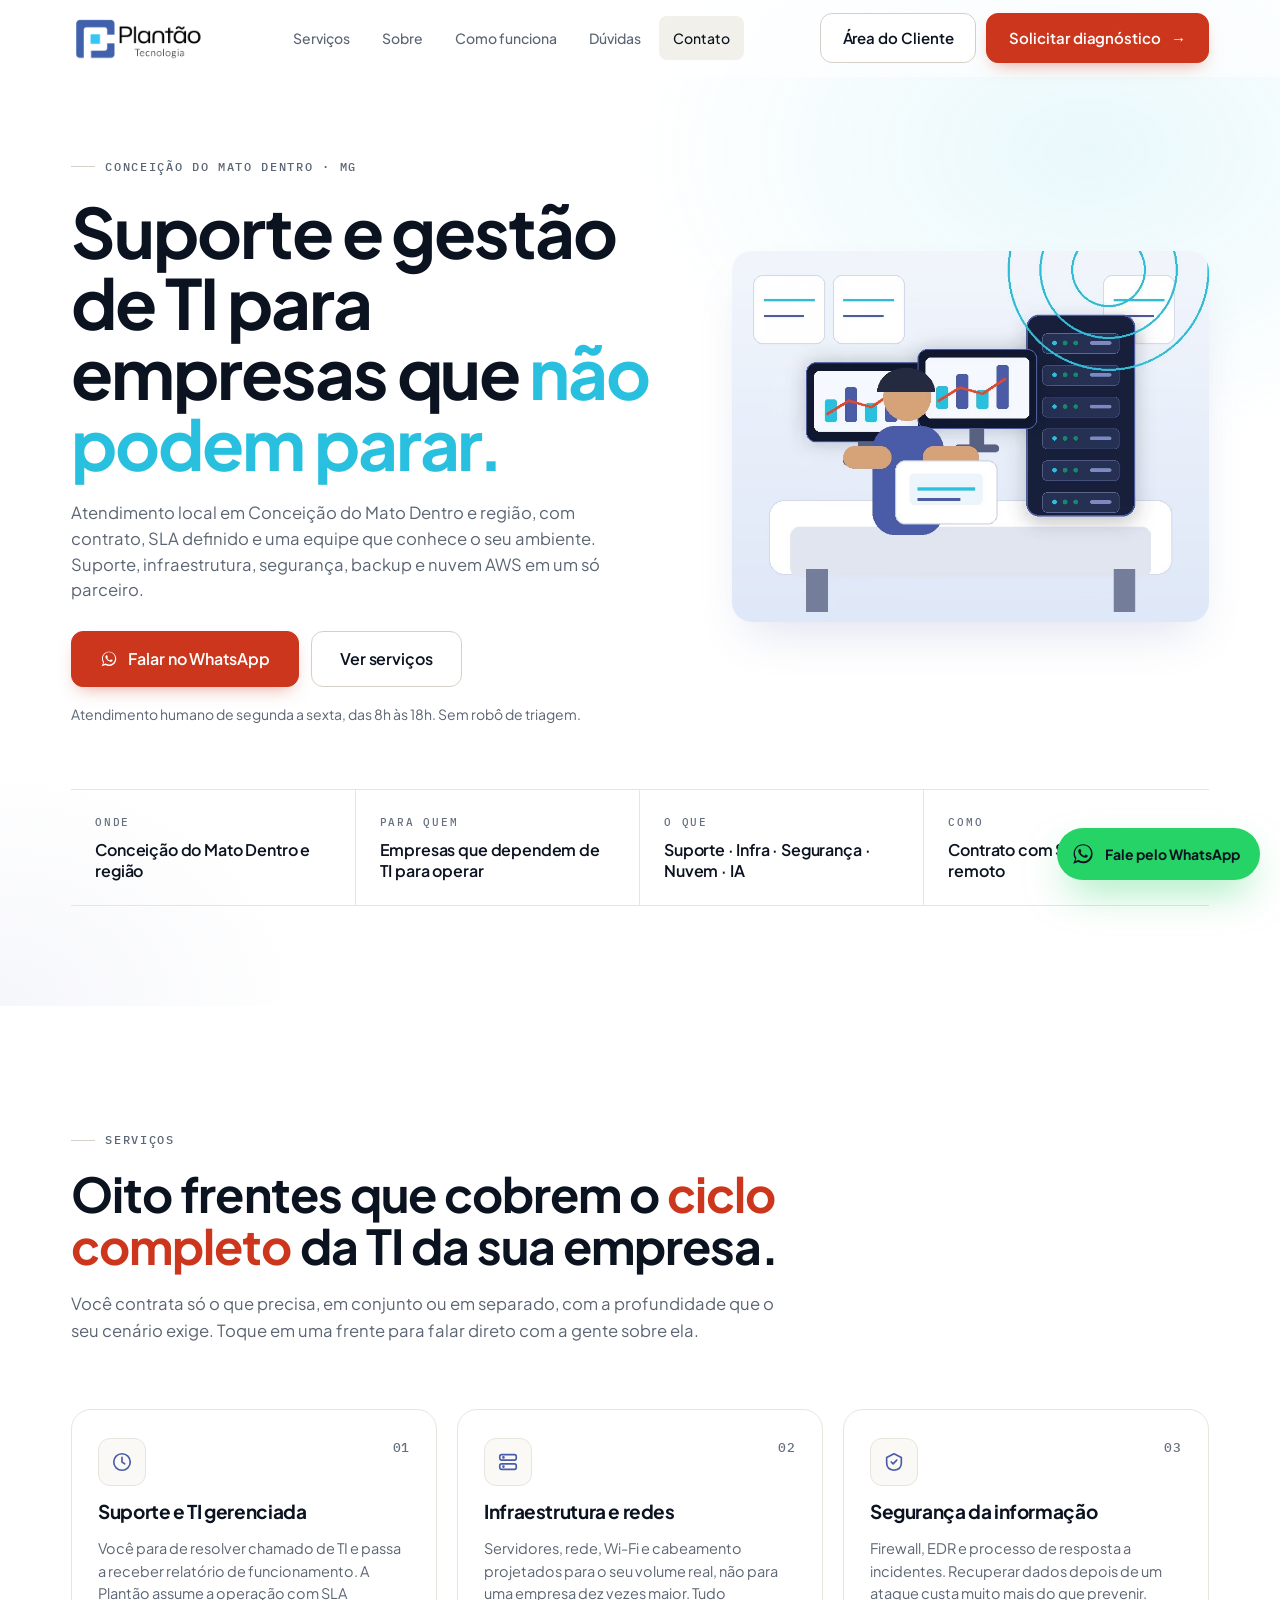
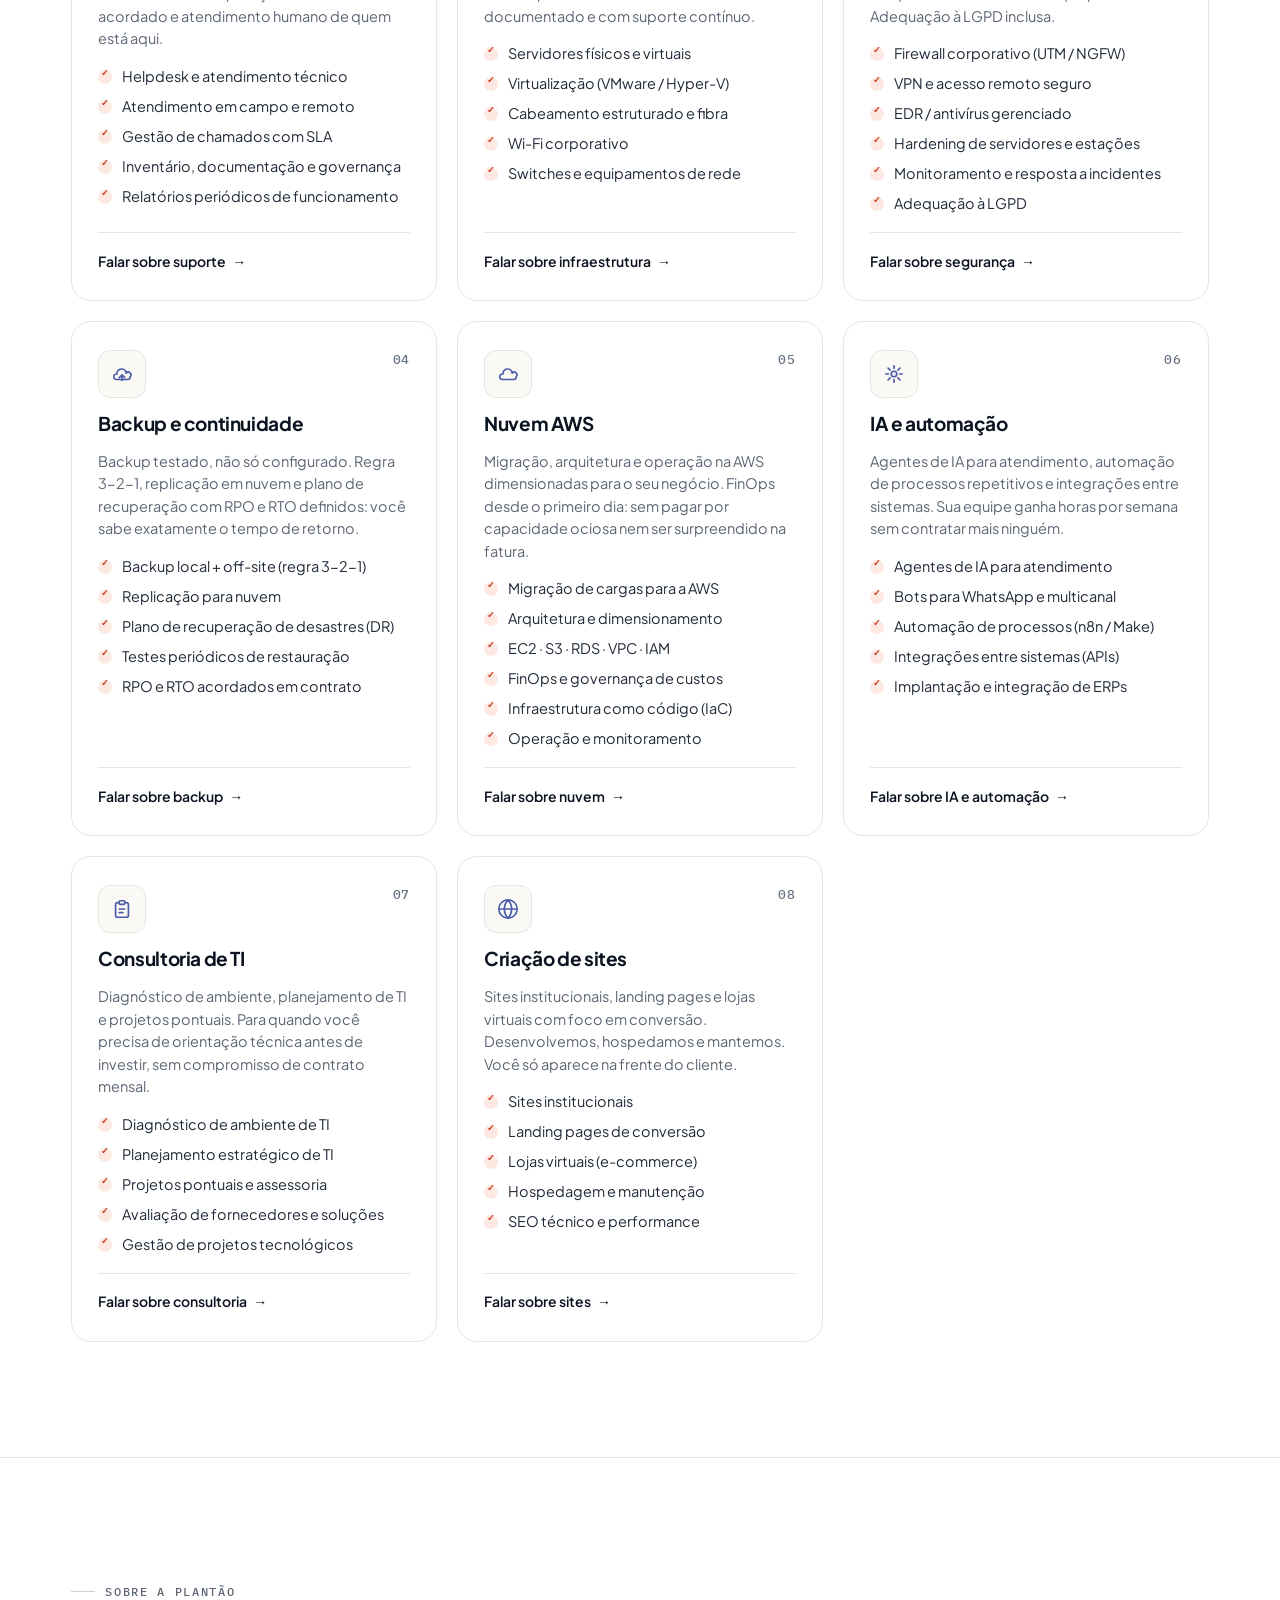
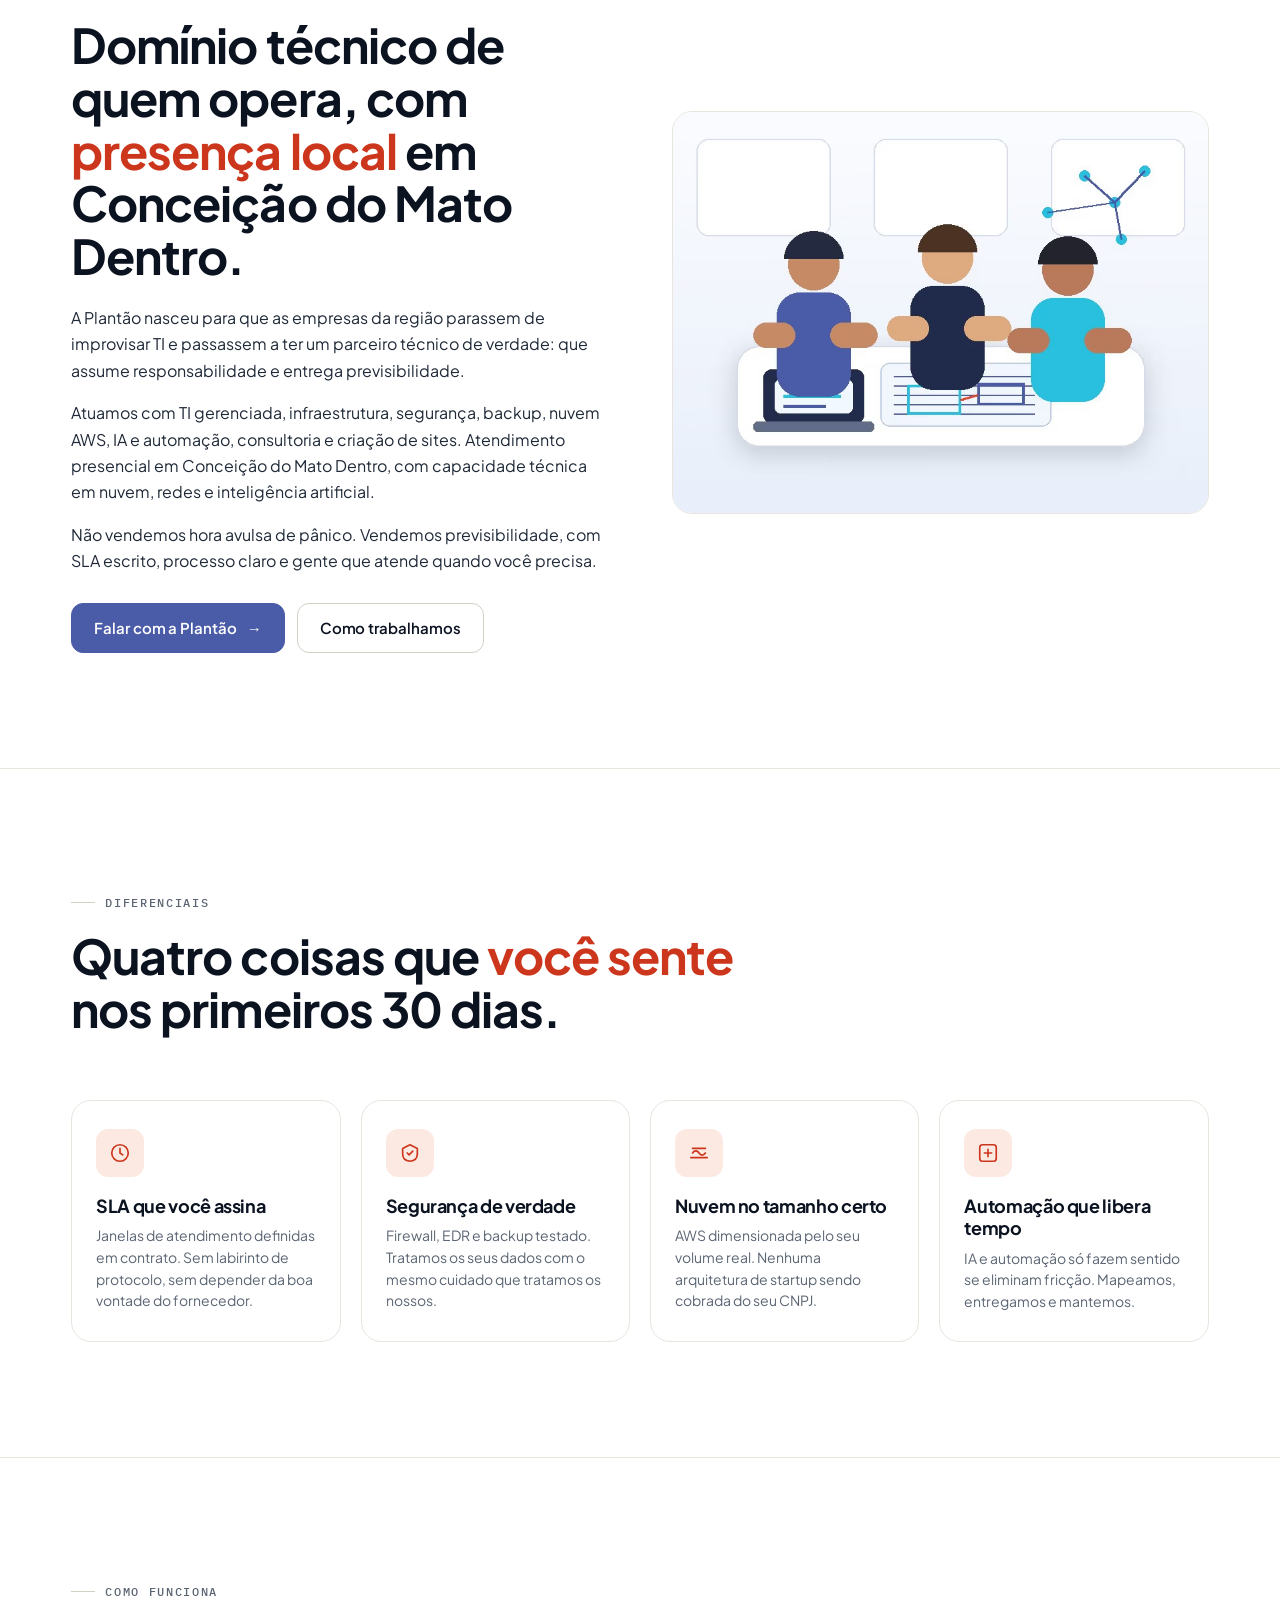
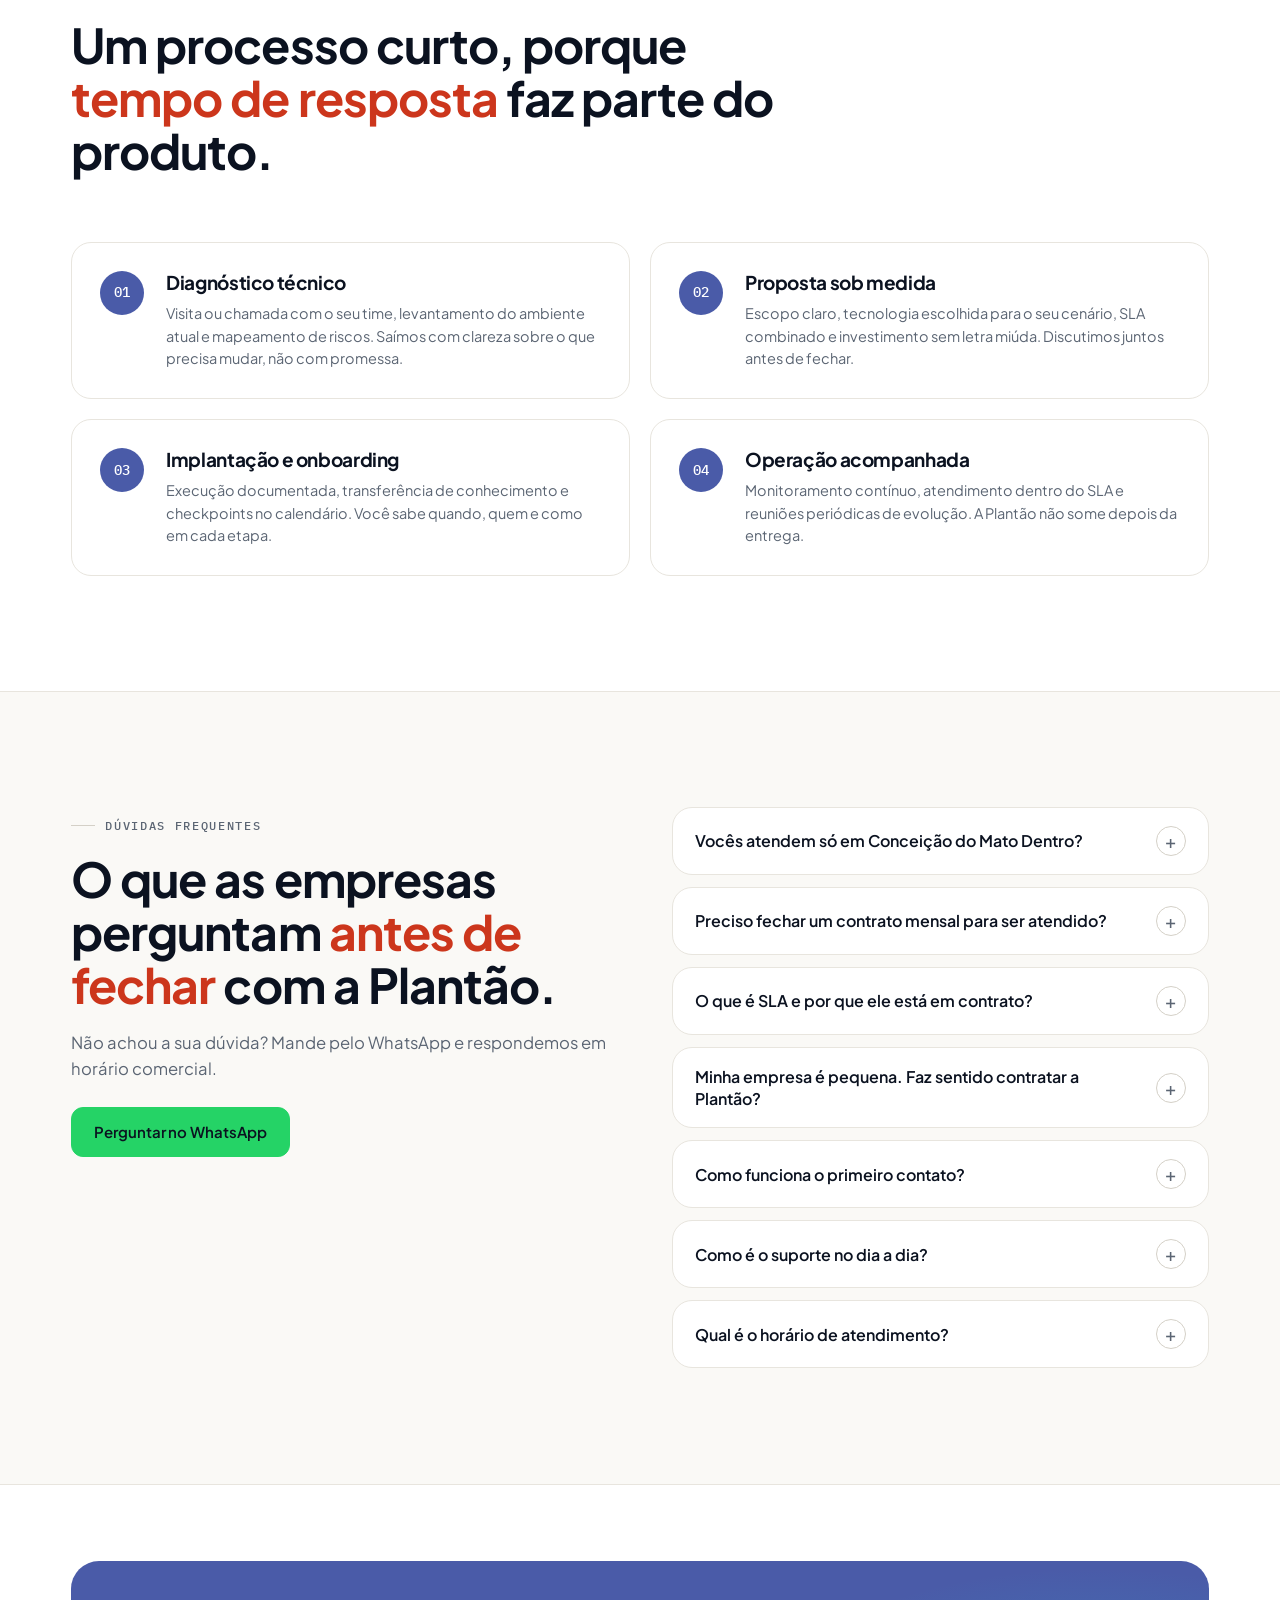
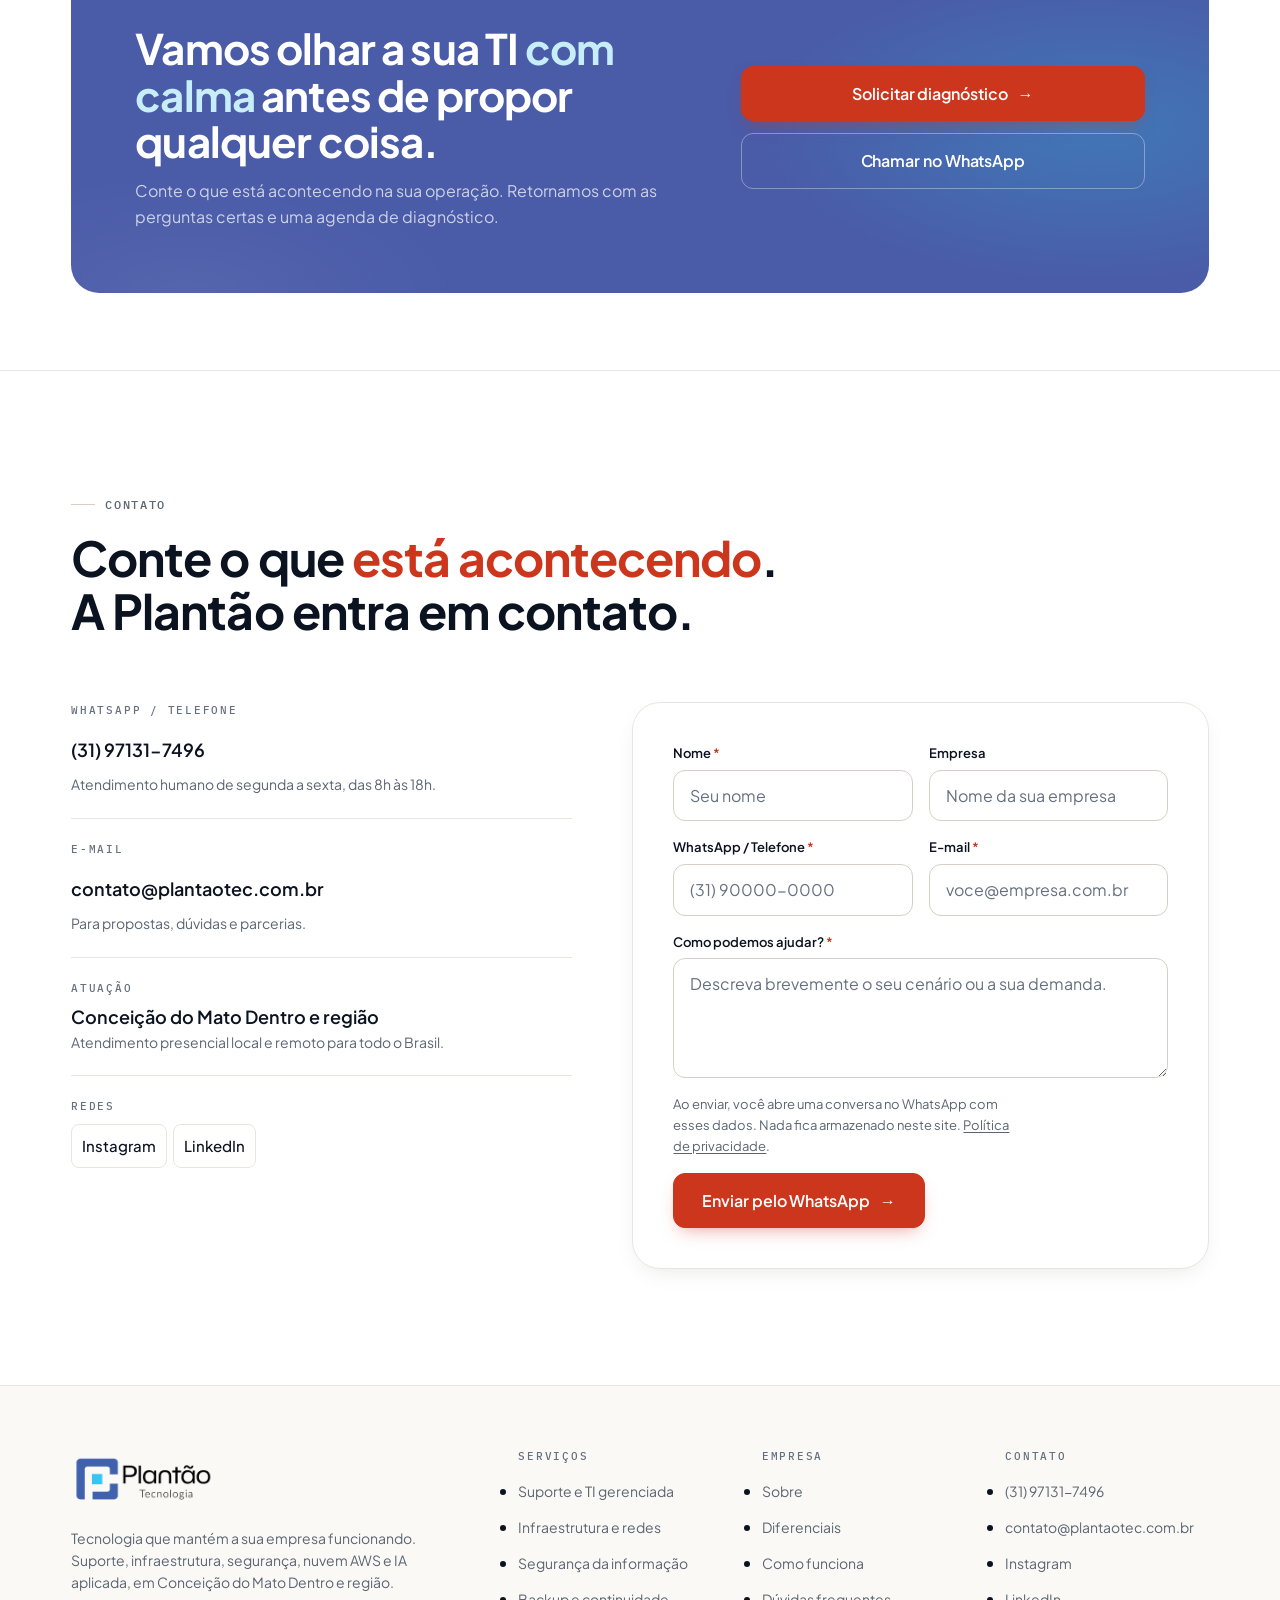
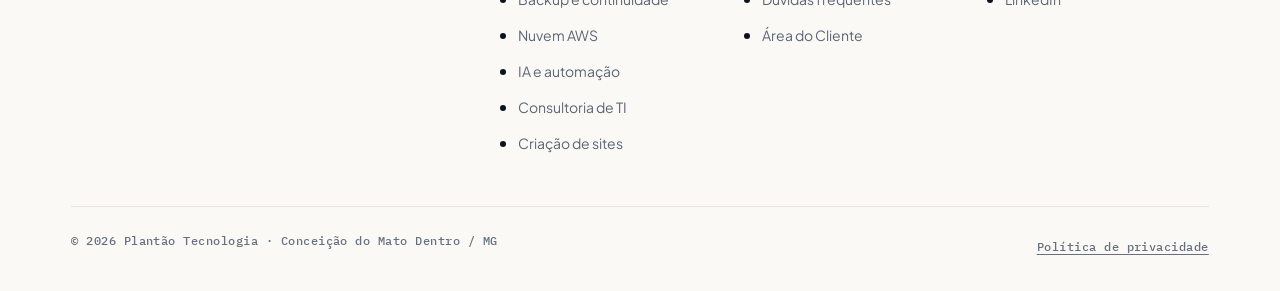
==== commit 0dbf2af6: "feat: auditoria e refatoração completa da página — design system, FAQ, 404, privacidade - hero com p" ====
--- a/index.html
+++ b/index.html
@@ -1,222 +1,320 @@
-﻿<!doctype html>
-<html lang="pt-BR">
+<!DOCTYPE html>
+<html lang="pt-BR" class="no-js">
 <head>
-  <meta charset="utf-8" />
-  <meta name="viewport" content="width=device-width, initial-scale=1, viewport-fit=cover" />
-  <meta name="theme-color" content="#FFFFFF" />
+  <meta charset="utf-8">
+  <meta name="viewport" content="width=device-width, initial-scale=1, viewport-fit=cover">
+  <meta name="theme-color" content="#FFFFFF">
 
   <title>Suporte de TI em Conceição do Mato Dentro | Plantão Tecnologia</title>
-  <meta name="description" content="TI gerenciada com SLA em contrato para empresas de Conceição do Mato Dentro e região: suporte, segurança, nuvem AWS, backup e automação. Fale com a Plantão." />
-  <meta name="author" content="Plantão Tecnologia" />
-  <meta name="robots" content="index, follow" />
-
-  <meta property="og:type" content="website" />
-  <meta property="og:locale" content="pt_BR" />
-  <meta property="og:title" content="Plantão Tecnologia — TI que mantém sua empresa funcionando" />
-  <meta property="og:description" content="TI gerenciada, segurança, nuvem AWS, agentes de IA e automação para empresas em Conceição do Mato Dentro e região." />
-  <meta property="og:site_name" content="Plantão Tecnologia" />
-  <meta property="og:url" content="https://www.plantaotec.com.br/" />
-
-  <meta property="og:image" content="https://www.plantaotec.com.br/assets/og-image.jpg" />
-  <meta property="og:image:width" content="1200" />
-  <meta property="og:image:height" content="630" />
-
-  <meta name="twitter:card" content="summary_large_image" />
-  <meta name="twitter:title" content="Plantão Tecnologia — TI gerenciada" />
-  <meta name="twitter:description" content="TI, segurança, nuvem e IA para empresas da região." />
-  <meta name="twitter:image" content="https://www.plantaotec.com.br/assets/og-image.jpg" />
-
-  <link rel="canonical" href="https://www.plantaotec.com.br/" />
-  <link rel="icon" type="image/png" href="assets/favicon.png" />
-
-  <link rel="preconnect" href="https://fonts.googleapis.com" />
-  <link rel="preconnect" href="https://fonts.gstatic.com" crossorigin />
-  <link href="https://fonts.googleapis.com/css2?family=Plus+Jakarta+Sans:wght@400;500;600;700;800&family=IBM+Plex+Mono:wght@400;500&display=swap" rel="stylesheet" />
+  <meta name="description" content="Suporte e gestão de TI com SLA em contrato para empresas de Conceição do Mato Dentro e região: helpdesk, servidores e redes, segurança, backup, nuvem AWS e automação. Fale com a Plantão.">
+  <meta name="author" content="Plantão Tecnologia">
+  <meta name="robots" content="index, follow, max-image-preview:large">
+
+  <link rel="canonical" href="https://www.plantaotec.com.br/">
+
+  <meta property="og:type" content="website">
+  <meta property="og:locale" content="pt_BR">
+  <meta property="og:site_name" content="Plantão Tecnologia">
+  <meta property="og:url" content="https://www.plantaotec.com.br/">
+  <meta property="og:title" content="Suporte e gestão de TI em Conceição do Mato Dentro | Plantão Tecnologia">
+  <meta property="og:description" content="TI gerenciada com SLA em contrato, segurança, backup, nuvem AWS e automação para empresas de Conceição do Mato Dentro e região.">
+  <meta property="og:image" content="https://www.plantaotec.com.br/assets/og-image.jpg">
+  <meta property="og:image:width" content="1200">
+  <meta property="og:image:height" content="630">
+  <meta property="og:image:alt" content="Plantão Tecnologia — TI que mantém sua empresa funcionando">
+
+  <meta name="twitter:card" content="summary_large_image">
+  <meta name="twitter:title" content="Suporte e gestão de TI em Conceição do Mato Dentro | Plantão Tecnologia">
+  <meta name="twitter:description" content="TI gerenciada com SLA em contrato, segurança, backup, nuvem AWS e automação para empresas da região.">
+  <meta name="twitter:image" content="https://www.plantaotec.com.br/assets/og-image.jpg">
+
+  <link rel="icon" href="assets/favicon-32.png" sizes="32x32" type="image/png">
+  <link rel="icon" href="assets/icon-192.png" sizes="192x192" type="image/png">
+  <link rel="apple-touch-icon" href="assets/apple-touch-icon.png">
+  <link rel="manifest" href="site.webmanifest">
+
+  <link rel="preload" href="assets/fonts/plus-jakarta-sans-latin.woff2" as="font" type="font/woff2" crossorigin>
+  <link rel="preload" href="assets/fonts/ibm-plex-mono-500-latin.woff2" as="font" type="font/woff2" crossorigin>
+  <link rel="stylesheet" href="css/style.css?v=20260906">
 
   <script type="application/ld+json">
   {
     "@context": "https://schema.org",
-    "@type": "LocalBusiness",
-    "name": "Plantão Tecnologia",
-    "description": "Serviços de TI para empresas em Conceição do Mato Dentro e região: suporte, servidores, segurança, nuvem AWS, IA e automação.",
-    "url": "https://www.plantaotec.com.br/",
-    "image": "https://www.plantaotec.com.br/assets/og-image.jpg",
-    "logo": "https://www.plantaotec.com.br/assets/logo.png",
-    "telephone": "+55-31-97131-7496",
-    "email": "contato@plantaotec.com.br",
-    "areaServed": "Conceição do Mato Dentro, MG e região",
-    "openingHoursSpecification": {
-      "@type": "OpeningHoursSpecification",
-      "dayOfWeek": ["Monday", "Tuesday", "Wednesday", "Thursday", "Friday"],
-      "opens": "08:00",
-      "closes": "18:00"
-    },
-    "address": {
-      "@type": "PostalAddress",
-      "addressLocality": "Conceição do Mato Dentro",
-      "addressRegion": "MG",
-      "addressCountry": "BR"
-    },
-    "sameAs": [
-      "https://www.instagram.com/plantaotecnologia/",
-      "https://www.linkedin.com/company/102269554"
+    "@graph": [
+      {
+        "@type": ["LocalBusiness", "ProfessionalService"],
+        "@id": "https://www.plantaotec.com.br/#empresa",
+        "name": "Plantão Tecnologia",
+        "description": "Suporte e gestão de TI para empresas em Conceição do Mato Dentro e região: helpdesk, servidores e redes, segurança, backup, nuvem AWS, IA e automação, consultoria e criação de sites.",
+        "url": "https://www.plantaotec.com.br/",
+        "image": "https://www.plantaotec.com.br/assets/og-image.jpg",
+        "logo": "https://www.plantaotec.com.br/assets/logo.png",
+        "telephone": "+55-31-97131-7496",
+        "email": "contato@plantaotec.com.br",
+        "address": {
+          "@type": "PostalAddress",
+          "addressLocality": "Conceição do Mato Dentro",
+          "addressRegion": "MG",
+          "addressCountry": "BR"
+        },
+        "areaServed": [
+          { "@type": "City", "name": "Conceição do Mato Dentro" },
+          { "@type": "State", "name": "Minas Gerais" },
+          { "@type": "Country", "name": "Brasil" }
+        ],
+        "openingHoursSpecification": {
+          "@type": "OpeningHoursSpecification",
+          "dayOfWeek": ["Monday", "Tuesday", "Wednesday", "Thursday", "Friday"],
+          "opens": "08:00",
+          "closes": "18:00"
+        },
+        "contactPoint": {
+          "@type": "ContactPoint",
+          "contactType": "sales",
+          "telephone": "+55-31-97131-7496",
+          "email": "contato@plantaotec.com.br",
+          "availableLanguage": "Portuguese",
+          "areaServed": "BR"
+        },
+        "sameAs": [
+          "https://www.instagram.com/plantaotecnologia/",
+          "https://www.linkedin.com/company/102269554"
+        ],
+        "hasOfferCatalog": {
+          "@type": "OfferCatalog",
+          "name": "Serviços de TI",
+          "itemListElement": [
+            { "@type": "Offer", "itemOffered": { "@type": "Service", "name": "Suporte e TI gerenciada", "url": "https://www.plantaotec.com.br/#suporte-ti", "serviceType": "Suporte técnico e helpdesk com SLA" } },
+            { "@type": "Offer", "itemOffered": { "@type": "Service", "name": "Infraestrutura e redes", "url": "https://www.plantaotec.com.br/#infraestrutura", "serviceType": "Servidores, virtualização, cabeamento e Wi-Fi corporativo" } },
+            { "@type": "Offer", "itemOffered": { "@type": "Service", "name": "Segurança da informação", "url": "https://www.plantaotec.com.br/#seguranca", "serviceType": "Firewall, EDR, VPN, hardening e adequação à LGPD" } },
+            { "@type": "Offer", "itemOffered": { "@type": "Service", "name": "Backup e continuidade", "url": "https://www.plantaotec.com.br/#backup", "serviceType": "Backup 3-2-1, replicação em nuvem e plano de recuperação de desastres" } },
+            { "@type": "Offer", "itemOffered": { "@type": "Service", "name": "Nuvem AWS", "url": "https://www.plantaotec.com.br/#nuvem-aws", "serviceType": "Migração, arquitetura, FinOps e operação na AWS" } },
+            { "@type": "Offer", "itemOffered": { "@type": "Service", "name": "IA e automação", "url": "https://www.plantaotec.com.br/#ia-automacao", "serviceType": "Agentes de IA, bots e automação de processos" } },
+            { "@type": "Offer", "itemOffered": { "@type": "Service", "name": "Consultoria de TI", "url": "https://www.plantaotec.com.br/#consultoria", "serviceType": "Diagnóstico, planejamento e projetos pontuais" } },
+            { "@type": "Offer", "itemOffered": { "@type": "Service", "name": "Criação de sites", "url": "https://www.plantaotec.com.br/#sites", "serviceType": "Sites institucionais, landing pages e lojas virtuais" } }
+          ]
+        }
+      },
+      {
+        "@type": "WebSite",
+        "@id": "https://www.plantaotec.com.br/#site",
+        "url": "https://www.plantaotec.com.br/",
+        "name": "Plantão Tecnologia",
+        "inLanguage": "pt-BR",
+        "publisher": { "@id": "https://www.plantaotec.com.br/#empresa" }
+      },
+      {
+        "@type": "WebPage",
+        "@id": "https://www.plantaotec.com.br/#pagina",
+        "url": "https://www.plantaotec.com.br/",
+        "name": "Suporte de TI em Conceição do Mato Dentro | Plantão Tecnologia",
+        "isPartOf": { "@id": "https://www.plantaotec.com.br/#site" },
+        "about": { "@id": "https://www.plantaotec.com.br/#empresa" },
+        "inLanguage": "pt-BR"
+      },
+      {
+        "@type": "FAQPage",
+        "@id": "https://www.plantaotec.com.br/#faq",
+        "mainEntity": [
+          {
+            "@type": "Question",
+            "name": "Vocês atendem só em Conceição do Mato Dentro?",
+            "acceptedAnswer": { "@type": "Answer", "text": "O atendimento presencial é em Conceição do Mato Dentro e região. Suporte remoto, nuvem, automação e criação de sites são atendidos para empresas de todo o Brasil." }
+          },
+          {
+            "@type": "Question",
+            "name": "Preciso fechar um contrato mensal para ser atendido?",
+            "acceptedAnswer": { "@type": "Answer", "text": "Não. A TI gerenciada funciona por contrato com SLA, mas consultoria, diagnóstico de ambiente e projetos pontuais são contratados sem compromisso mensal." }
+          },
+          {
+            "@type": "Question",
+            "name": "O que é SLA e por que ele está em contrato?",
+            "acceptedAnswer": { "@type": "Answer", "text": "SLA é o acordo de nível de serviço: define prazos de resposta e de solução para cada tipo de chamado. Ele fica escrito no contrato para que você saiba o que esperar, sem depender da boa vontade do fornecedor." }
+          },
+          {
+            "@type": "Question",
+            "name": "Minha empresa é pequena. Faz sentido contratar a Plantão?",
+            "acceptedAnswer": { "@type": "Answer", "text": "Sim. Cada frente de serviço pode ser contratada em separado e a infraestrutura é dimensionada pelo seu volume real, não por uma empresa dez vezes maior." }
+          },
+          {
+            "@type": "Question",
+            "name": "Como funciona o primeiro contato?",
+            "acceptedAnswer": { "@type": "Answer", "text": "Você conta o que está acontecendo pelo WhatsApp ou pelo formulário. Em seguida agendamos um diagnóstico técnico, por visita ou chamada, e só depois enviamos uma proposta com escopo, SLA e investimento definidos." }
+          },
+          {
+            "@type": "Question",
+            "name": "Como é o suporte no dia a dia?",
+            "acceptedAnswer": { "@type": "Answer", "text": "Os chamados são abertos pela Área do Cliente ou pelo WhatsApp, atendidos de forma remota ou em campo dentro do SLA combinado, e você recebe relatórios periódicos de funcionamento do ambiente." }
+          },
+          {
+            "@type": "Question",
+            "name": "Qual é o horário de atendimento?",
+            "acceptedAnswer": { "@type": "Answer", "text": "Atendimento humano de segunda a sexta, das 8h às 18h. Janelas diferentes são combinadas em contrato conforme o SLA." }
+          }
+        ]
+      }
     ]
   }
   </script>
-
-  <link rel="stylesheet" href="css/style.css" />
 </head>
 <body>
+
+  <a class="skip-link" href="#conteudo">Pular para o conteúdo</a>
 
   <!-- ============== NAV ============== -->
   <header class="nav" id="nav">
     <div class="container nav-inner">
 
-      <a href="#home" class="logo" aria-label="Plantão Tecnologia">
-        <img src="assets/logo.png" alt="Plantão Tecnologia" height="56" style="display:block;">
+      <a href="#home" class="logo" aria-label="Plantão Tecnologia — início">
+        <picture>
+          <source srcset="assets/logo-nav.webp" type="image/webp">
+          <img src="assets/logo-nav.png" alt="Plantão Tecnologia" width="162" height="64">
+        </picture>
       </a>
 
       <nav aria-label="Principal">
         <ul class="nav-links">
           <li><a href="#servicos">Serviços</a></li>
           <li><a href="#sobre">Sobre</a></li>
-          <li><a href="#diferenciais">Diferenciais</a></li>
-          <li><a href="#processo">Processo</a></li>
+          <li><a href="#processo">Como funciona</a></li>
+          <li><a href="#faq">Dúvidas</a></li>
           <li><a href="#contato">Contato</a></li>
         </ul>
       </nav>
 
       <div class="nav-cta">
-        <a class="btn btn-outline btn-desktop" href="https://chamados.plantaotec.com.br/front/central.php" target="_blank" rel="noopener">Área do Cliente</a>
-        <a class="btn btn-primary btn-desktop" href="#contato">Fale Conosco <span class="arrow">→</span></a>
-        <button class="hamburger" id="hamburger" aria-label="Abrir menu" aria-expanded="false" aria-controls="mobilePanel">
+        <a class="btn btn-outline btn-desktop" href="https://chamados.plantaotec.com.br/front/central.php" target="_blank" rel="noopener" data-track="area_cliente" data-track-label="nav">Área do Cliente</a>
+        <a class="btn btn-primary btn-desktop" href="#contato" data-track="cta_click" data-track-label="nav">Solicitar diagnóstico <span class="arrow" aria-hidden="true">→</span></a>
+        <button class="hamburger" id="hamburger" type="button" aria-label="Abrir menu" aria-expanded="false" aria-controls="mobilePanel">
           <span></span><span></span><span></span>
         </button>
       </div>
     </div>
   </header>
 
-  <div class="mobile-panel" id="mobilePanel" aria-hidden="true">
+  <nav class="mobile-panel" id="mobilePanel" aria-label="Menu móvel" hidden inert>
     <a href="#servicos">Serviços</a>
     <a href="#sobre">Sobre</a>
-    <a href="#diferenciais">Diferenciais</a>
-    <a href="#processo">Processo</a>
+    <a href="#processo">Como funciona</a>
+    <a href="#faq">Dúvidas frequentes</a>
     <a href="#contato">Contato</a>
-    <a class="btn btn-primary" href="#contato">Fale Conosco</a>
-    <a class="btn btn-outline" href="https://wa.me/5531971317496" target="_blank" rel="noopener">WhatsApp</a>
-    <a class="btn btn-outline" href="https://chamados.plantaotec.com.br/front/central.php" target="_blank" rel="noopener">Área do Cliente</a>
-  </div>
-
+    <a class="btn btn-primary" href="#contato" data-track="cta_click" data-track-label="menu_mobile">Solicitar diagnóstico</a>
+    <a class="btn btn-wa" href="https://wa.me/5531971317496?text=Ol%C3%A1%2C%20gostaria%20de%20falar%20com%20a%20Plant%C3%A3o%20Tecnologia." target="_blank" rel="noopener" data-track="whatsapp_click" data-track-label="menu_mobile">Falar no WhatsApp</a>
+    <a class="btn btn-outline" href="https://chamados.plantaotec.com.br/front/central.php" target="_blank" rel="noopener" data-track="area_cliente" data-track-label="menu_mobile">Área do Cliente</a>
+  </nav>
+
+  <main id="conteudo">
   <!-- ============== HERO ============== -->
-  <main id="home">
-  <section class="hero">
+  <section class="hero" id="home" aria-labelledby="hero-titulo">
     <div class="container">
       <div class="hero-grid">
         <div>
-          <span class="eyebrow reveal">Conceição do Mato Dentro · MG e Região</span>
-          <h1 class="reveal delay-1">
-            Enquanto você foca no negócio,<br>
-            a Plantão <span class="cyan">cuida da TI.</span>
+          <span class="eyebrow reveal">Conceição do Mato Dentro · MG</span>
+          <h1 class="reveal delay-1" id="hero-titulo">
+            Suporte e gestão de TI para empresas que <span class="cyan">não podem parar.</span>
           </h1>
           <p class="hero-sub reveal delay-2">
-            Empresas que param de improvisar TI crescem mais rápido. Assumimos sua operação com contrato, SLA e atendimento humano de quem está aqui.
+            Atendimento local em Conceição do Mato Dentro e região, com contrato, SLA definido e uma equipe que conhece o seu ambiente. Suporte, infraestrutura, segurança, backup e nuvem AWS em um só parceiro.
           </p>
           <div class="hero-cta reveal delay-3">
-            <a class="btn btn-primary btn-lg" href="#contato">Fale Conosco <span class="arrow">→</span></a>
-            <a class="btn btn-outline btn-lg" href="#servicos">Ver soluções</a>
-          </div>
-        </div>
-
-        <aside class="reveal delay-2" aria-label="Imagem institucional">
-          <img src="assets/hero-visual.jpg"
-               alt="Equipe da Plantão Tecnologia em atuação"
-               width="900"
-               height="700"
-               fetchpriority="high"
-               style="width:100%;height:auto;border-radius:20px;box-shadow:0 24px 48px -16px rgba(74,91,168,0.18);">
-        </aside>
-      </div>
-
-      <div class="hero-trust reveal delay-4">
+            <a class="btn btn-primary btn-lg" href="https://wa.me/5531971317496?text=Ol%C3%A1%2C%20quero%20conversar%20sobre%20a%20TI%20da%20minha%20empresa." target="_blank" rel="noopener" data-track="whatsapp_click" data-track-label="hero">
+              <svg viewBox="0 0 32 32" fill="currentColor" aria-hidden="true"><path d="M16 3C9 3 3.5 8.5 3.5 15.5c0 2.5.7 4.9 2 7L3 29l6.7-2.3c2 1.1 4.3 1.7 6.6 1.7 6.9 0 12.5-5.5 12.5-12.5C28.8 8.6 23.2 3 16 3zm0 22.7c-2 0-4-.6-5.7-1.6l-.4-.2-4 1.4 1.4-3.9-.3-.4c-1.2-1.8-1.8-3.9-1.8-6.1 0-5.9 4.8-10.7 10.8-10.7 2.9 0 5.6 1.1 7.6 3.1 2 2 3.1 4.7 3.1 7.6 0 5.9-4.8 10.8-10.7 10.8zm5.9-7.9c-.3-.2-1.9-.9-2.2-1-.3-.1-.5-.2-.7.2-.2.3-.8 1-1 1.2-.2.2-.4.2-.7.1-.3-.2-1.4-.5-2.6-1.6-1-.9-1.6-2-1.8-2.3-.2-.3 0-.5.1-.7.1-.1.3-.4.5-.5.2-.2.2-.3.3-.5.1-.2 0-.4 0-.5 0-.1-.7-1.7-1-2.3-.2-.6-.5-.5-.7-.5h-.6c-.2 0-.5.1-.8.4-.3.3-1 1-1 2.5s1.1 3 1.2 3.2c.2.2 2.2 3.4 5.4 4.7.7.3 1.3.5 1.8.6.7.2 1.4.2 1.9.1.6-.1 1.9-.8 2.1-1.5.3-.7.3-1.4.2-1.5-.1-.2-.3-.2-.6-.4z"/></svg>
+              Falar no WhatsApp
+            </a>
+            <a class="btn btn-outline btn-lg" href="#servicos">Ver serviços</a>
+          </div>
+          <p class="hero-note reveal delay-4">Atendimento humano de segunda a sexta, das 8h às 18h. Sem robô de triagem.</p>
+        </div>
+
+        <div class="hero-visual reveal delay-2">
+          <picture>
+            <source type="image/avif" srcset="assets/hero-visual-480.avif 480w, assets/hero-visual-900.avif 900w" sizes="(max-width: 980px) 100vw, 40vw">
+            <source type="image/webp" srcset="assets/hero-visual-480.webp 480w, assets/hero-visual-900.webp 900w" sizes="(max-width: 980px) 100vw, 40vw">
+            <img src="assets/hero-visual.jpg" alt="Ilustração de um técnico da Plantão Tecnologia monitorando servidores e painéis de rede" width="900" height="700" fetchpriority="high" decoding="async">
+          </picture>
+        </div>
+      </div>
+
+      <dl class="hero-trust reveal delay-4">
         <div class="hero-trust-cell">
-          <div class="k">Atuação</div>
-          <div class="v">Conceição do Mato Dentro e região</div>
+          <dt class="label">Onde</dt>
+          <dd class="v">Conceição do Mato Dentro e região</dd>
         </div>
         <div class="hero-trust-cell">
-          <div class="k">Foco</div>
-          <div class="v">TI gerenciada para empresas</div>
+          <dt class="label">Para quem</dt>
+          <dd class="v">Empresas que dependem de TI para operar</dd>
         </div>
         <div class="hero-trust-cell">
-          <div class="k">Stack</div>
-          <div class="v">Infra · Cloud · Segurança · IA</div>
+          <dt class="label">O que</dt>
+          <dd class="v">Suporte · Infra · Segurança · Nuvem · IA</dd>
         </div>
         <div class="hero-trust-cell">
-          <div class="k">Modelo</div>
-          <div class="v">Atendimento local + acesso remoto</div>
-        </div>
-      </div>
+          <dt class="label">Como</dt>
+          <dd class="v">Contrato com SLA, presencial e remoto</dd>
+        </div>
+      </dl>
     </div>
   </section>
 
   <!-- ============== SERVIÇOS ============== -->
-  <section class="section" id="servicos">
+  <section class="section" id="servicos" aria-labelledby="servicos-titulo">
     <div class="container">
       <header class="section-head reveal">
-        <span class="eyebrow">Soluções</span>
-        <h2>Áreas de atuação que cobrem o <span class="accent">ciclo completo</span> da TI da sua empresa.</h2>
-        <p class="lead">Cada frente abaixo agrupa serviços que entregamos juntos ou em separado, conforme sua necessidade. Você contrata só o que precisa — com a profundidade que o seu cenário exige.</p>
+        <span class="eyebrow">Serviços</span>
+        <h2 id="servicos-titulo">Oito frentes que cobrem o <span class="accent">ciclo completo</span> da TI da sua empresa.</h2>
+        <p class="lead">Você contrata só o que precisa, em conjunto ou em separado, com a profundidade que o seu cenário exige. Toque em uma frente para falar direto com a gente sobre ela.</p>
       </header>
 
       <div class="services-grid">
 
-        <article class="service reveal">
+        <article class="card card-hover service reveal" id="suporte-ti">
           <div class="service-head">
-            <div class="service-icon" aria-hidden="true">
+            <div class="icon-box" aria-hidden="true">
               <svg viewBox="0 0 24 24" fill="none" stroke="currentColor" stroke-width="1.8" stroke-linecap="round" stroke-linejoin="round"><path d="M3 12a9 9 0 1 0 18 0 9 9 0 0 0-18 0z"/><path d="M12 7v5l3 2"/></svg>
             </div>
             <span class="service-num">01</span>
           </div>
-          <h3>Sua TI operada. Sua equipe, livre.</h3>
+          <h3>Suporte e TI gerenciada</h3>
           <p>Você para de resolver chamado de TI e passa a receber relatório de funcionamento. A Plantão assume a operação com SLA acordado e atendimento humano de quem está aqui.</p>
-          <ul class="service-subs">
+          <ul class="check-list">
             <li>Helpdesk e atendimento técnico</li>
             <li>Atendimento em campo e remoto</li>
             <li>Gestão de chamados com SLA</li>
             <li>Inventário, documentação e governança</li>
             <li>Relatórios periódicos de funcionamento</li>
           </ul>
-          <a class="service-link" href="#contato">Falar sobre suporte <span>→</span></a>
-        </article>
-
-        <article class="service reveal delay-1">
+          <a class="text-link" href="https://wa.me/5531971317496?text=Ol%C3%A1%2C%20quero%20falar%20sobre%20suporte%20e%20TI%20gerenciada." target="_blank" rel="noopener" data-track="whatsapp_click" data-track-label="servico_suporte">Falar sobre suporte <span aria-hidden="true">→</span></a>
+        </article>
+
+        <article class="card card-hover service reveal delay-1" id="infraestrutura">
           <div class="service-head">
-            <div class="service-icon" aria-hidden="true">
+            <div class="icon-box" aria-hidden="true">
               <svg viewBox="0 0 24 24" fill="none" stroke="currentColor" stroke-width="1.8" stroke-linecap="round" stroke-linejoin="round"><rect x="3" y="4" width="18" height="6" rx="2"/><rect x="3" y="14" width="18" height="6" rx="2"/><circle cx="7" cy="7" r="0.6" fill="currentColor"/><circle cx="7" cy="17" r="0.6" fill="currentColor"/></svg>
             </div>
             <span class="service-num">02</span>
           </div>
-          <h3>Base técnica que aguenta crescer.</h3>
-          <p>Servidores, rede, Wi-Fi e cabeamento projetados para o seu volume real — não para uma empresa dez vezes maior. Tudo documentado e com suporte contínuo.</p>
-          <ul class="service-subs">
+          <h3>Infraestrutura e redes</h3>
+          <p>Servidores, rede, Wi-Fi e cabeamento projetados para o seu volume real, não para uma empresa dez vezes maior. Tudo documentado e com suporte contínuo.</p>
+          <ul class="check-list">
             <li>Servidores físicos e virtuais</li>
             <li>Virtualização (VMware / Hyper-V)</li>
             <li>Cabeamento estruturado e fibra</li>
             <li>Wi-Fi corporativo</li>
             <li>Switches e equipamentos de rede</li>
           </ul>
-          <a class="service-link" href="#contato">Falar sobre infraestrutura <span>→</span></a>
-        </article>
-
-        <article class="service reveal delay-2">
+          <a class="text-link" href="https://wa.me/5531971317496?text=Ol%C3%A1%2C%20quero%20falar%20sobre%20infraestrutura%20e%20redes." target="_blank" rel="noopener" data-track="whatsapp_click" data-track-label="servico_infraestrutura">Falar sobre infraestrutura <span aria-hidden="true">→</span></a>
+        </article>
+
+        <article class="card card-hover service reveal delay-2" id="seguranca">
           <div class="service-head">
-            <div class="service-icon" aria-hidden="true">
+            <div class="icon-box" aria-hidden="true">
               <svg viewBox="0 0 24 24" fill="none" stroke="currentColor" stroke-width="1.8" stroke-linecap="round" stroke-linejoin="round"><path d="M12 3l8 4v6c0 5-4 7.5-8 8-4-.5-8-3-8-8V7z"/><path d="M9 12l2 2 4-4"/></svg>
             </div>
             <span class="service-num">03</span>
           </div>
-          <h3>Proteção antes do incidente.</h3>
-          <p>Firewall, EDR e processo de resposta a incidentes. Recuperar dados após um ataque custa dez vezes mais do que prevenir. Conformidade com LGPD inclusa.</p>
-          <ul class="service-subs">
+          <h3>Segurança da informação</h3>
+          <p>Firewall, EDR e processo de resposta a incidentes. Recuperar dados depois de um ataque custa muito mais do que prevenir. Adequação à LGPD inclusa.</p>
+          <ul class="check-list">
             <li>Firewall corporativo (UTM / NGFW)</li>
             <li>VPN e acesso remoto seguro</li>
             <li>EDR / antivírus gerenciado</li>
@@ -224,103 +322,103 @@
             <li>Monitoramento e resposta a incidentes</li>
             <li>Adequação à LGPD</li>
           </ul>
-          <a class="service-link" href="#contato">Falar sobre segurança <span>→</span></a>
-        </article>
-
-        <article class="service reveal">
+          <a class="text-link" href="https://wa.me/5531971317496?text=Ol%C3%A1%2C%20quero%20falar%20sobre%20seguran%C3%A7a%20da%20informa%C3%A7%C3%A3o." target="_blank" rel="noopener" data-track="whatsapp_click" data-track-label="servico_seguranca">Falar sobre segurança <span aria-hidden="true">→</span></a>
+        </article>
+
+        <article class="card card-hover service reveal" id="backup">
           <div class="service-head">
-            <div class="service-icon" aria-hidden="true">
+            <div class="icon-box" aria-hidden="true">
               <svg viewBox="0 0 24 24" fill="none" stroke="currentColor" stroke-width="1.8" stroke-linecap="round" stroke-linejoin="round"><path d="M21 15a3 3 0 0 1-3 3H6a3 3 0 1 1 .5-5.95A5 5 0 0 1 16.5 11a3 3 0 0 1 4.5 4z"/><path d="M12 13v6M9 16l3-3 3 3"/></svg>
             </div>
             <span class="service-num">04</span>
           </div>
-          <h3>Quando algo falhar, você está de pé.</h3>
-          <p>Backup testado, não só configurado. Regra 3-2-1, replicação em nuvem e plano de recuperação com RPO e RTO definidos — você sabe exatamente o tempo de retorno.</p>
-          <ul class="service-subs">
+          <h3>Backup e continuidade</h3>
+          <p>Backup testado, não só configurado. Regra 3-2-1, replicação em nuvem e plano de recuperação com RPO e RTO definidos: você sabe exatamente o tempo de retorno.</p>
+          <ul class="check-list">
             <li>Backup local + off-site (regra 3-2-1)</li>
             <li>Replicação para nuvem</li>
-            <li>Plano de Recuperação de Desastres (DR)</li>
-            <li>Testes periódicos de restore</li>
+            <li>Plano de recuperação de desastres (DR)</li>
+            <li>Testes periódicos de restauração</li>
             <li>RPO e RTO acordados em contrato</li>
           </ul>
-          <a class="service-link" href="#contato">Falar sobre backup <span>→</span></a>
-        </article>
-
-        <article class="service reveal delay-1">
+          <a class="text-link" href="https://wa.me/5531971317496?text=Ol%C3%A1%2C%20quero%20falar%20sobre%20backup%20e%20continuidade." target="_blank" rel="noopener" data-track="whatsapp_click" data-track-label="servico_backup">Falar sobre backup <span aria-hidden="true">→</span></a>
+        </article>
+
+        <article class="card card-hover service reveal delay-1" id="nuvem-aws">
           <div class="service-head">
-            <div class="service-icon" aria-hidden="true">
+            <div class="icon-box" aria-hidden="true">
               <svg viewBox="0 0 24 24" fill="none" stroke="currentColor" stroke-width="1.8" stroke-linecap="round" stroke-linejoin="round"><path d="M21 15a3 3 0 0 1-3 3H6a3 3 0 1 1 .5-5.95A5 5 0 0 1 16.5 11a3 3 0 0 1 4.5 4z"/></svg>
             </div>
             <span class="service-num">05</span>
           </div>
-          <h3>Escale sob demanda. Pague pelo que usa.</h3>
-          <p>Migração, arquitetura e operação na AWS dimensionadas para o seu negócio. FinOps desde o dia um — sem pagar por capacidade ociosa nem ser surpreendido na fatura.</p>
-          <ul class="service-subs">
-            <li>Migração de cargas para AWS</li>
+          <h3>Nuvem AWS</h3>
+          <p>Migração, arquitetura e operação na AWS dimensionadas para o seu negócio. FinOps desde o primeiro dia: sem pagar por capacidade ociosa nem ser surpreendido na fatura.</p>
+          <ul class="check-list">
+            <li>Migração de cargas para a AWS</li>
             <li>Arquitetura e dimensionamento</li>
             <li>EC2 · S3 · RDS · VPC · IAM</li>
             <li>FinOps e governança de custos</li>
             <li>Infraestrutura como código (IaC)</li>
             <li>Operação e monitoramento</li>
           </ul>
-          <a class="service-link" href="#contato">Falar sobre nuvem <span>→</span></a>
-        </article>
-
-        <article class="service reveal delay-2">
+          <a class="text-link" href="https://wa.me/5531971317496?text=Ol%C3%A1%2C%20quero%20falar%20sobre%20nuvem%20AWS." target="_blank" rel="noopener" data-track="whatsapp_click" data-track-label="servico_nuvem">Falar sobre nuvem <span aria-hidden="true">→</span></a>
+        </article>
+
+        <article class="card card-hover service reveal delay-2" id="ia-automacao">
           <div class="service-head">
-            <div class="service-icon" aria-hidden="true">
+            <div class="icon-box" aria-hidden="true">
               <svg viewBox="0 0 24 24" fill="none" stroke="currentColor" stroke-width="1.8" stroke-linecap="round" stroke-linejoin="round"><circle cx="12" cy="12" r="3"/><path d="M12 3v3M12 18v3M3 12h3M18 12h3M5.6 5.6l2.1 2.1M16.3 16.3l2.1 2.1M5.6 18.4l2.1-2.1M16.3 7.7l2.1-2.1"/></svg>
             </div>
             <span class="service-num">06</span>
           </div>
-          <h3>Faça mais com a mesma equipe.</h3>
-          <p>Agentes de IA para atendimento, automação de processos repetitivos e integrações entre sistemas. Você ganha horas por semana sem contratar mais ninguém.</p>
-          <ul class="service-subs">
+          <h3>IA e automação</h3>
+          <p>Agentes de IA para atendimento, automação de processos repetitivos e integrações entre sistemas. Sua equipe ganha horas por semana sem contratar mais ninguém.</p>
+          <ul class="check-list">
             <li>Agentes de IA para atendimento</li>
-            <li>Bots WhatsApp e multicanal</li>
+            <li>Bots para WhatsApp e multicanal</li>
             <li>Automação de processos (n8n / Make)</li>
             <li>Integrações entre sistemas (APIs)</li>
             <li>Implantação e integração de ERPs</li>
           </ul>
-          <a class="service-link" href="#contato">Falar sobre IA e automação <span>→</span></a>
-        </article>
-
-        <article class="service reveal">
+          <a class="text-link" href="https://wa.me/5531971317496?text=Ol%C3%A1%2C%20quero%20falar%20sobre%20IA%20e%20automa%C3%A7%C3%A3o." target="_blank" rel="noopener" data-track="whatsapp_click" data-track-label="servico_ia">Falar sobre IA e automação <span aria-hidden="true">→</span></a>
+        </article>
+
+        <article class="card card-hover service reveal" id="consultoria">
           <div class="service-head">
-            <div class="service-icon" aria-hidden="true">
+            <div class="icon-box" aria-hidden="true">
               <svg viewBox="0 0 24 24" fill="none" stroke="currentColor" stroke-width="1.8" stroke-linecap="round" stroke-linejoin="round"><path d="M9 5H7a2 2 0 0 0-2 2v12a2 2 0 0 0 2 2h10a2 2 0 0 0 2-2V7a2 2 0 0 0-2-2h-2"/><rect x="9" y="3" width="6" height="4" rx="1"/><path d="M9 12h6M9 16h4"/></svg>
             </div>
             <span class="service-num">07</span>
           </div>
-          <h3>Decisões técnicas com quem conhece seu cenário.</h3>
-          <p>Diagnóstico de ambiente, planejamento de TI e projetos pontuais. Para quando você precisa de orientação estratégica antes de investir — sem compromisso de contrato mensal.</p>
-          <ul class="service-subs">
-            <li>Diagnóstico de ambiente TI</li>
+          <h3>Consultoria de TI</h3>
+          <p>Diagnóstico de ambiente, planejamento de TI e projetos pontuais. Para quando você precisa de orientação técnica antes de investir, sem compromisso de contrato mensal.</p>
+          <ul class="check-list">
+            <li>Diagnóstico de ambiente de TI</li>
             <li>Planejamento estratégico de TI</li>
             <li>Projetos pontuais e assessoria</li>
             <li>Avaliação de fornecedores e soluções</li>
             <li>Gestão de projetos tecnológicos</li>
           </ul>
-          <a class="service-link" href="#contato">Falar sobre consultoria <span>→</span></a>
-        </article>
-
-        <article class="service reveal delay-1">
+          <a class="text-link" href="https://wa.me/5531971317496?text=Ol%C3%A1%2C%20quero%20falar%20sobre%20consultoria%20de%20TI." target="_blank" rel="noopener" data-track="whatsapp_click" data-track-label="servico_consultoria">Falar sobre consultoria <span aria-hidden="true">→</span></a>
+        </article>
+
+        <article class="card card-hover service reveal delay-1" id="sites">
           <div class="service-head">
-            <div class="service-icon" aria-hidden="true">
+            <div class="icon-box" aria-hidden="true">
               <svg viewBox="0 0 24 24" fill="none" stroke="currentColor" stroke-width="1.8" stroke-linecap="round" stroke-linejoin="round"><circle cx="12" cy="12" r="10"/><path d="M2 12h20M12 2a15.3 15.3 0 0 1 4 10 15.3 15.3 0 0 1-4 10 15.3 15.3 0 0 1-4-10 15.3 15.3 0 0 1 4-10z"/></svg>
             </div>
             <span class="service-num">08</span>
           </div>
-          <h3>Presença digital que trabalha por você.</h3>
-          <p>Sites institucionais, landing pages e lojas virtuais com foco em conversão. Desenvolvemos, hospedamos e mantemos — você só aparece na frente do cliente.</p>
-          <ul class="service-subs">
+          <h3>Criação de sites</h3>
+          <p>Sites institucionais, landing pages e lojas virtuais com foco em conversão. Desenvolvemos, hospedamos e mantemos. Você só aparece na frente do cliente.</p>
+          <ul class="check-list">
             <li>Sites institucionais</li>
             <li>Landing pages de conversão</li>
             <li>Lojas virtuais (e-commerce)</li>
             <li>Hospedagem e manutenção</li>
             <li>SEO técnico e performance</li>
           </ul>
-          <a class="service-link" href="#contato">Falar sobre sites <span>→</span></a>
+          <a class="text-link" href="https://wa.me/5531971317496?text=Ol%C3%A1%2C%20quero%20falar%20sobre%20cria%C3%A7%C3%A3o%20de%20sites." target="_blank" rel="noopener" data-track="whatsapp_click" data-track-label="servico_sites">Falar sobre sites <span aria-hidden="true">→</span></a>
         </article>
 
       </div>
@@ -328,66 +426,64 @@
   </section>
 
   <!-- ============== SOBRE ============== -->
-  <section class="section" id="sobre">
+  <section class="section" id="sobre" aria-labelledby="sobre-titulo">
     <div class="container">
       <div class="about-grid">
         <div class="about-copy reveal">
-          <span class="eyebrow" style="margin-bottom:18px; display:inline-flex;">Sobre</span>
-          <h2>Domínio técnico de quem opera, com <span class="accent">presença local</span> em Conceição do Mato Dentro.</h2>
-          <p style="margin-top:26px;">A Plantão nasceu para as empresas da região pararem de improvisar TI e começarem a ter um parceiro técnico de verdade — que assume responsabilidade e entrega previsibilidade.</p>
-          <p>Atuamos com TI gerenciada, segurança, nuvem AWS, consultoria e criação de sites. Atendimento local em Conceição do Mato Dentro com capacidade técnica em cloud, redes e inteligência artificial.</p>
-          <p>Não vendemos hora avulsa de pânico. Vendemos previsibilidade — com SLA escrito, processo claro e gente que atende quando precisar.</p>
+          <span class="eyebrow">Sobre a Plantão</span>
+          <h2 id="sobre-titulo">Domínio técnico de quem opera, com <span class="accent">presença local</span> em Conceição do Mato Dentro.</h2>
+          <p>A Plantão nasceu para que as empresas da região parassem de improvisar TI e passassem a ter um parceiro técnico de verdade: que assume responsabilidade e entrega previsibilidade.</p>
+          <p>Atuamos com TI gerenciada, infraestrutura, segurança, backup, nuvem AWS, IA e automação, consultoria e criação de sites. Atendimento presencial em Conceição do Mato Dentro, com capacidade técnica em nuvem, redes e inteligência artificial.</p>
+          <p>Não vendemos hora avulsa de pânico. Vendemos previsibilidade, com SLA escrito, processo claro e gente que atende quando você precisa.</p>
           <div class="about-cta">
-            <a class="btn btn-dark" href="#contato">Falar com a Plantão <span class="arrow">→</span></a>
+            <a class="btn btn-dark" href="#contato" data-track="cta_click" data-track-label="sobre">Falar com a Plantão <span class="arrow" aria-hidden="true">→</span></a>
             <a class="btn btn-outline" href="#processo">Como trabalhamos</a>
           </div>
         </div>
 
-        <aside class="reveal delay-1" aria-label="Time Plantão Tecnologia">
-          <img src="assets/about-team.jpg"
-               alt="Time da Plantão Tecnologia"
-               width="800"
-               height="600"
-               loading="lazy"
-               decoding="async"
-               style="width:100%;height:auto;border-radius:20px;border:1px solid var(--line);">
-        </aside>
+        <div class="about-visual reveal delay-1">
+          <picture>
+            <source type="image/avif" srcset="assets/about-team-480.avif 480w, assets/about-team-800.avif 800w" sizes="(max-width: 980px) 100vw, 45vw">
+            <source type="image/webp" srcset="assets/about-team-480.webp 480w, assets/about-team-800.webp 800w" sizes="(max-width: 980px) 100vw, 45vw">
+            <img src="assets/about-team.jpg" alt="Ilustração da equipe da Plantão Tecnologia reunida em torno de uma mesa com notebooks" width="800" height="600" loading="lazy" decoding="async">
+          </picture>
+        </div>
       </div>
     </div>
   </section>
 
   <!-- ============== DIFERENCIAIS ============== -->
-  <section class="section" id="diferenciais">
+  <section class="section" id="diferenciais" aria-labelledby="diferenciais-titulo">
     <div class="container">
       <header class="section-head reveal">
         <span class="eyebrow">Diferenciais</span>
-        <h2>Quatro coisas que <span class="accent">você sente</span> nos primeiros 30 dias.</h2>
+        <h2 id="diferenciais-titulo">Quatro coisas que <span class="accent">você sente</span> nos primeiros 30 dias.</h2>
       </header>
 
       <div class="diff-grid">
-        <article class="diff reveal">
-          <div class="diff-icon">
+        <article class="card card-hover diff reveal">
+          <div class="icon-box accent" aria-hidden="true">
             <svg viewBox="0 0 24 24" fill="none" stroke="currentColor" stroke-width="1.8" stroke-linecap="round" stroke-linejoin="round"><circle cx="12" cy="12" r="9"/><polyline points="12 7 12 12 15 14"/></svg>
           </div>
           <h3>SLA que você assina</h3>
           <p>Janelas de atendimento definidas em contrato. Sem labirinto de protocolo, sem depender da boa vontade do fornecedor.</p>
         </article>
-        <article class="diff reveal delay-1">
-          <div class="diff-icon">
+        <article class="card card-hover diff reveal delay-1">
+          <div class="icon-box accent" aria-hidden="true">
             <svg viewBox="0 0 24 24" fill="none" stroke="currentColor" stroke-width="1.8" stroke-linecap="round" stroke-linejoin="round"><path d="M12 3l8 4v6c0 5-4 7.5-8 8-4-.5-8-3-8-8V7z"/><path d="M9 12l2 2 4-4"/></svg>
           </div>
           <h3>Segurança de verdade</h3>
-          <p>Firewall, EDR e backup testado. Tratamos seus dados com a mesma paranoia que tratamos os nossos.</p>
-        </article>
-        <article class="diff reveal delay-2">
-          <div class="diff-icon">
+          <p>Firewall, EDR e backup testado. Tratamos os seus dados com o mesmo cuidado que tratamos os nossos.</p>
+        </article>
+        <article class="card card-hover diff reveal delay-2">
+          <div class="icon-box accent" aria-hidden="true">
             <svg viewBox="0 0 24 24" fill="none" stroke="currentColor" stroke-width="1.8" stroke-linecap="round" stroke-linejoin="round"><path d="M3 17h18"/><path d="M5 12c2-3 5-3 7 0s5 3 7 0"/><path d="M5 7h14"/></svg>
           </div>
           <h3>Nuvem no tamanho certo</h3>
           <p>AWS dimensionada pelo seu volume real. Nenhuma arquitetura de startup sendo cobrada do seu CNPJ.</p>
         </article>
-        <article class="diff reveal delay-3">
-          <div class="diff-icon">
+        <article class="card card-hover diff reveal delay-3">
+          <div class="icon-box accent" aria-hidden="true">
             <svg viewBox="0 0 24 24" fill="none" stroke="currentColor" stroke-width="1.8" stroke-linecap="round" stroke-linejoin="round"><rect x="3" y="3" width="18" height="18" rx="3"/><path d="M8 12h8M12 8v8"/></svg>
           </div>
           <h3>Automação que libera tempo</h3>
@@ -398,58 +494,105 @@
   </section>
 
   <!-- ============== PROCESSO ============== -->
-  <section class="section" id="processo">
+  <section class="section" id="processo" aria-labelledby="processo-titulo">
     <div class="container">
       <header class="section-head reveal">
-        <span class="eyebrow">Como trabalhamos</span>
-        <h2>Um processo curto, porque <span class="accent">tempo de resposta</span> faz parte do produto.</h2>
+        <span class="eyebrow">Como funciona</span>
+        <h2 id="processo-titulo">Um processo curto, porque <span class="accent">tempo de resposta</span> faz parte do produto.</h2>
       </header>
 
-      <div class="process-list">
-        <article class="process-step reveal">
-          <div class="process-num">01</div>
+      <ol class="process-list">
+        <li class="card process-step reveal">
+          <div class="process-num" aria-hidden="true">01</div>
           <div>
             <h3>Diagnóstico técnico</h3>
-            <p>Visita ou call com seu time, levantamento do ambiente atual e mapeamento de riscos. Saímos com clareza sobre o que precisa mudar — não com promessa.</p>
-          </div>
-        </article>
-        <article class="process-step reveal delay-1">
-          <div class="process-num">02</div>
+            <p>Visita ou chamada com o seu time, levantamento do ambiente atual e mapeamento de riscos. Saímos com clareza sobre o que precisa mudar, não com promessa.</p>
+          </div>
+        </li>
+        <li class="card process-step reveal delay-1">
+          <div class="process-num" aria-hidden="true">02</div>
           <div>
             <h3>Proposta sob medida</h3>
             <p>Escopo claro, tecnologia escolhida para o seu cenário, SLA combinado e investimento sem letra miúda. Discutimos juntos antes de fechar.</p>
           </div>
-        </article>
-        <article class="process-step reveal">
-          <div class="process-num">03</div>
+        </li>
+        <li class="card process-step reveal">
+          <div class="process-num" aria-hidden="true">03</div>
           <div>
             <h3>Implantação e onboarding</h3>
             <p>Execução documentada, transferência de conhecimento e checkpoints no calendário. Você sabe quando, quem e como em cada etapa.</p>
           </div>
-        </article>
-        <article class="process-step reveal delay-1">
-          <div class="process-num">04</div>
+        </li>
+        <li class="card process-step reveal delay-1">
+          <div class="process-num" aria-hidden="true">04</div>
           <div>
             <h3>Operação acompanhada</h3>
-            <p>Monitoramento contínuo, atendimento sob SLA e reuniões periódicas de evolução. A Plantão não some depois da entrega.</p>
-          </div>
-        </article>
-      </div>
+            <p>Monitoramento contínuo, atendimento dentro do SLA e reuniões periódicas de evolução. A Plantão não some depois da entrega.</p>
+          </div>
+        </li>
+      </ol>
     </div>
   </section>
 
-  <!-- ============== CTA banner ============== -->
-  <section class="section tight" id="cta">
+  <!-- ============== FAQ ============== -->
+  <section class="section alt" id="faq" aria-labelledby="faq-titulo">
+    <div class="container">
+      <div class="faq-grid">
+        <div class="faq-aside reveal">
+          <header class="section-head">
+            <span class="eyebrow">Dúvidas frequentes</span>
+            <h2 id="faq-titulo">O que as empresas perguntam <span class="accent">antes de fechar</span> com a Plantão.</h2>
+            <p class="lead">Não achou a sua dúvida? Mande pelo WhatsApp e respondemos em horário comercial.</p>
+          </header>
+          <a class="btn btn-wa" href="https://wa.me/5531971317496?text=Ol%C3%A1%2C%20tenho%20uma%20d%C3%BAvida%20sobre%20os%20servi%C3%A7os%20da%20Plant%C3%A3o." target="_blank" rel="noopener" data-track="whatsapp_click" data-track-label="faq">Perguntar no WhatsApp</a>
+        </div>
+
+        <div class="faq-list reveal delay-1">
+          <details class="card faq">
+            <summary>Vocês atendem só em Conceição do Mato Dentro?</summary>
+            <div class="faq-body"><p>O atendimento presencial é em Conceição do Mato Dentro e região. Suporte remoto, nuvem, automação e criação de sites são atendidos para empresas de todo o Brasil.</p></div>
+          </details>
+          <details class="card faq">
+            <summary>Preciso fechar um contrato mensal para ser atendido?</summary>
+            <div class="faq-body"><p>Não. A TI gerenciada funciona por contrato com SLA, mas consultoria, diagnóstico de ambiente e projetos pontuais são contratados sem compromisso mensal.</p></div>
+          </details>
+          <details class="card faq">
+            <summary>O que é SLA e por que ele está em contrato?</summary>
+            <div class="faq-body"><p>SLA é o acordo de nível de serviço: define prazos de resposta e de solução para cada tipo de chamado. Ele fica escrito no contrato para que você saiba o que esperar, sem depender da boa vontade do fornecedor.</p></div>
+          </details>
+          <details class="card faq">
+            <summary>Minha empresa é pequena. Faz sentido contratar a Plantão?</summary>
+            <div class="faq-body"><p>Sim. Cada frente de serviço pode ser contratada em separado e a infraestrutura é dimensionada pelo seu volume real, não por uma empresa dez vezes maior.</p></div>
+          </details>
+          <details class="card faq">
+            <summary>Como funciona o primeiro contato?</summary>
+            <div class="faq-body"><p>Você conta o que está acontecendo pelo WhatsApp ou pelo formulário. Em seguida agendamos um diagnóstico técnico, por visita ou chamada, e só depois enviamos uma proposta com escopo, SLA e investimento definidos.</p></div>
+          </details>
+          <details class="card faq">
+            <summary>Como é o suporte no dia a dia?</summary>
+            <div class="faq-body"><p>Os chamados são abertos pela <a href="https://chamados.plantaotec.com.br/front/central.php" target="_blank" rel="noopener">Área do Cliente</a> ou pelo WhatsApp, atendidos de forma remota ou em campo dentro do SLA combinado, e você recebe relatórios periódicos de funcionamento do ambiente.</p></div>
+          </details>
+          <details class="card faq">
+            <summary>Qual é o horário de atendimento?</summary>
+            <div class="faq-body"><p>Atendimento humano de segunda a sexta, das 8h às 18h. Janelas diferentes são combinadas em contrato conforme o SLA.</p></div>
+          </details>
+        </div>
+      </div>
+    </div>
+  </section>
+
+  <!-- ============== CTA ============== -->
+  <section class="section tight" id="cta" aria-labelledby="cta-titulo">
     <div class="container">
       <div class="cta-banner reveal">
         <div class="cta-banner-inner">
           <div>
-            <h2>Vamos olhar a sua TI <span class="accent">com calma</span> antes de propor qualquer coisa.</h2>
-            <p>Conte o que está acontecendo na sua operação. Retornamos com perguntas certas e uma agenda de diagnóstico.</p>
+            <h2 id="cta-titulo">Vamos olhar a sua TI <span class="accent">com calma</span> antes de propor qualquer coisa.</h2>
+            <p>Conte o que está acontecendo na sua operação. Retornamos com as perguntas certas e uma agenda de diagnóstico.</p>
           </div>
           <div class="right">
-            <a class="btn btn-primary btn-lg" href="#contato">Fale Conosco <span class="arrow">→</span></a>
-            <a class="btn btn-outline btn-lg" style="background:transparent; color:#fff; border-color: rgba(255,255,255,0.25);" href="https://wa.me/5531971317496?text=Ol%C3%A1%2C%20gostaria%20de%20falar%20com%20a%20Plant%C3%A3o%20Tecnologia." target="_blank" rel="noopener">Chamar no WhatsApp</a>
+            <a class="btn btn-primary btn-lg" href="#contato" data-track="cta_click" data-track-label="banner">Solicitar diagnóstico <span class="arrow" aria-hidden="true">→</span></a>
+            <a class="btn btn-on-dark btn-lg" href="https://wa.me/5531971317496?text=Ol%C3%A1%2C%20gostaria%20de%20falar%20com%20a%20Plant%C3%A3o%20Tecnologia." target="_blank" rel="noopener" data-track="whatsapp_click" data-track-label="banner">Chamar no WhatsApp</a>
           </div>
         </div>
       </div>
@@ -457,68 +600,76 @@
   </section>
 
   <!-- ============== CONTATO ============== -->
-  <section class="section" id="contato">
+  <section class="section" id="contato" aria-labelledby="contato-titulo">
     <div class="container">
       <header class="section-head reveal">
         <span class="eyebrow">Contato</span>
-        <h2>Conte o que <span class="accent">está acontecendo</span>. A Plantão entra em contato.</h2>
+        <h2 id="contato-titulo">Conte o que <span class="accent">está acontecendo</span>. A Plantão entra em contato.</h2>
       </header>
 
       <div class="contact-grid">
-        <aside class="contact-info reveal">
-          <div>
-            <div class="label">WhatsApp / Telefone</div>
-            <div class="value"><a href="https://wa.me/5531971317496" target="_blank" rel="noopener">(31) 97131-7496</a></div>
-            <div class="helper">Atendimento humano de segunda a sexta, das 8h às 18h.</div>
-          </div>
-          <div>
-            <div class="label">E-mail</div>
-            <div class="value"><a href="mailto:contato@plantaotec.com.br">contato@plantaotec.com.br</a></div>
-            <div class="helper">Para propostas, dúvidas e parcerias.</div>
-          </div>
-          <div>
-            <div class="label">Atuação</div>
+        <aside class="contact-info reveal" aria-label="Canais de contato">
+          <div>
+            <span class="label">WhatsApp / Telefone</span>
+            <div class="value"><a href="https://wa.me/5531971317496" target="_blank" rel="noopener" data-track="whatsapp_click" data-track-label="contato">(31) 97131-7496</a></div>
+            <p class="helper">Atendimento humano de segunda a sexta, das 8h às 18h.</p>
+          </div>
+          <div>
+            <span class="label">E-mail</span>
+            <div class="value"><a href="mailto:contato@plantaotec.com.br" data-track="email_click" data-track-label="contato">contato@plantaotec.com.br</a></div>
+            <p class="helper">Para propostas, dúvidas e parcerias.</p>
+          </div>
+          <div>
+            <span class="label">Atuação</span>
             <div class="value">Conceição do Mato Dentro e região</div>
-            <div class="helper">Atendimento presencial local + remoto para todo o Brasil.</div>
-          </div>
-          <div>
-            <div class="label">Redes</div>
-            <div class="value" style="font-size:15px; font-weight:500;">
-              <a href="https://www.instagram.com/plantaotecnologia/" target="_blank" rel="noopener">Instagram</a> ·
-              <a href="https://www.linkedin.com/company/102269554" target="_blank" rel="noopener">LinkedIn</a>
+            <p class="helper">Atendimento presencial local e remoto para todo o Brasil.</p>
+          </div>
+          <div>
+            <span class="label">Redes</span>
+            <div class="value social">
+              <a href="https://www.instagram.com/plantaotecnologia/" target="_blank" rel="noopener" data-track="social_click" data-track-label="instagram">Instagram</a>
+              <a href="https://www.linkedin.com/company/102269554" target="_blank" rel="noopener" data-track="social_click" data-track-label="linkedin">LinkedIn</a>
             </div>
           </div>
         </aside>
 
-        <form class="form-card reveal delay-1" id="leadForm" novalidate>
+        <form class="card form-card reveal delay-1" id="leadForm" action="#contato" method="post" novalidate>
           <div class="form-row">
             <div class="field">
-              <label for="f-nome">Nome <span class="req">*</span></label>
-              <input id="f-nome" name="nome" type="text" placeholder="Seu nome completo" required autocomplete="name" />
+              <label for="f-nome">Nome <span class="req" aria-hidden="true">*</span></label>
+              <input id="f-nome" name="nome" type="text" placeholder="Seu nome" required autocomplete="name" aria-describedby="e-nome" maxlength="80">
+              <span class="field-error" id="e-nome">Informe o seu nome.</span>
             </div>
             <div class="field">
               <label for="f-empresa">Empresa</label>
-              <input id="f-empresa" name="empresa" type="text" placeholder="Nome da sua empresa" autocomplete="organization" />
+              <input id="f-empresa" name="empresa" type="text" placeholder="Nome da sua empresa" autocomplete="organization" maxlength="80">
             </div>
           </div>
           <div class="form-row">
             <div class="field">
-              <label for="f-tel">Telefone <span class="req">*</span></label>
-              <input id="f-tel" name="telefone" type="tel" placeholder="(31) 9 0000-0000" required autocomplete="tel" />
+              <label for="f-tel">WhatsApp / Telefone <span class="req" aria-hidden="true">*</span></label>
+              <input id="f-tel" name="telefone" type="tel" inputmode="tel" placeholder="(31) 90000-0000" required autocomplete="tel" aria-describedby="e-tel" maxlength="15">
+              <span class="field-error" id="e-tel">Informe um telefone com DDD.</span>
             </div>
             <div class="field">
-              <label for="f-email">E-mail <span class="req">*</span></label>
-              <input id="f-email" name="email" type="email" placeholder="voce@empresa.com.br" required autocomplete="email" />
+              <label for="f-email">E-mail <span class="req" aria-hidden="true">*</span></label>
+              <input id="f-email" name="email" type="email" inputmode="email" placeholder="voce@empresa.com.br" required autocomplete="email" aria-describedby="e-email" maxlength="120">
+              <span class="field-error" id="e-email">Informe um e-mail válido.</span>
             </div>
           </div>
           <div class="field">
-            <label for="f-msg">Como podemos ajudar? <span class="req">*</span></label>
-            <textarea id="f-msg" name="mensagem" placeholder="Descreva brevemente seu cenário ou demanda." required></textarea>
+            <label for="f-msg">Como podemos ajudar? <span class="req" aria-hidden="true">*</span></label>
+            <textarea id="f-msg" name="mensagem" placeholder="Descreva brevemente o seu cenário ou a sua demanda." required aria-describedby="e-msg" maxlength="1000"></textarea>
+            <span class="field-error" id="e-msg">Conte em poucas palavras o que está acontecendo.</span>
+          </div>
+          <div class="hp" aria-hidden="true">
+            <label for="f-site">Não preencha este campo</label>
+            <input id="f-site" name="site" type="text" tabindex="-1" autocomplete="off">
           </div>
 
           <div class="form-actions">
-            <p class="form-note">Ao enviar, você abre uma conversa no WhatsApp com seus dados pré-preenchidos.</p>
-            <button class="btn btn-primary btn-lg" type="submit">Enviar mensagem <span class="arrow">→</span></button>
+            <p class="form-note">Ao enviar, você abre uma conversa no WhatsApp com esses dados. Nada fica armazenado neste site. <a href="privacidade">Política de privacidade</a>.</p>
+            <button class="btn btn-primary btn-lg" type="submit" id="submitBtn">Enviar pelo WhatsApp <span class="arrow" aria-hidden="true">→</span></button>
           </div>
           <div class="form-feedback" id="formFeedback" role="status" aria-live="polite"></div>
         </form>
@@ -528,58 +679,65 @@
   </main>
 
   <!-- ============== FOOTER ============== -->
-  <footer>
+  <footer class="site-footer">
     <div class="container">
       <div class="footer-grid">
         <div class="footer-brand">
-          <a href="#home" class="logo" aria-label="Plantão Tecnologia">
-            <img src="assets/logo.png" alt="Plantão Tecnologia" height="64" loading="lazy" style="display:block;">
+          <a href="#home" class="logo" aria-label="Plantão Tecnologia — início">
+            <picture>
+              <source srcset="assets/logo-nav.webp" type="image/webp">
+              <img src="assets/logo-nav.png" alt="Plantão Tecnologia" width="142" height="56" loading="lazy">
+            </picture>
           </a>
-          <p>Tecnologia que mantém sua empresa funcionando. Suporte, infraestrutura, segurança, nuvem AWS e IA aplicada — em Conceição do Mato Dentro e região.</p>
-        </div>
-        <div class="footer-col">
-          <h5>Soluções</h5>
+          <p>Tecnologia que mantém a sua empresa funcionando. Suporte, infraestrutura, segurança, nuvem AWS e IA aplicada, em Conceição do Mato Dentro e região.</p>
+        </div>
+        <nav class="footer-col" aria-label="Serviços">
+          <h2>Serviços</h2>
           <ul>
-            <li><a href="#servicos">Suporte e TI gerenciada</a></li>
-            <li><a href="#servicos">Infraestrutura e redes</a></li>
-            <li><a href="#servicos">Segurança da informação</a></li>
-            <li><a href="#servicos">Backup e continuidade</a></li>
-            <li><a href="#servicos">Nuvem AWS</a></li>
-            <li><a href="#servicos">IA e automação</a></li>
-          </ul>
-        </div>
-        <div class="footer-col">
-          <h5>Empresa</h5>
+            <li><a href="#suporte-ti">Suporte e TI gerenciada</a></li>
+            <li><a href="#infraestrutura">Infraestrutura e redes</a></li>
+            <li><a href="#seguranca">Segurança da informação</a></li>
+            <li><a href="#backup">Backup e continuidade</a></li>
+            <li><a href="#nuvem-aws">Nuvem AWS</a></li>
+            <li><a href="#ia-automacao">IA e automação</a></li>
+            <li><a href="#consultoria">Consultoria de TI</a></li>
+            <li><a href="#sites">Criação de sites</a></li>
+          </ul>
+        </nav>
+        <nav class="footer-col" aria-label="Empresa">
+          <h2>Empresa</h2>
           <ul>
             <li><a href="#sobre">Sobre</a></li>
             <li><a href="#diferenciais">Diferenciais</a></li>
-            <li><a href="#processo">Processo</a></li>
-            <li><a href="#contato">Contato</a></li>
-          </ul>
-        </div>
-        <div class="footer-col">
-          <h5>Contato</h5>
+            <li><a href="#processo">Como funciona</a></li>
+            <li><a href="#faq">Dúvidas frequentes</a></li>
+            <li><a href="https://chamados.plantaotec.com.br/front/central.php" target="_blank" rel="noopener" data-track="area_cliente" data-track-label="footer">Área do Cliente</a></li>
+          </ul>
+        </nav>
+        <nav class="footer-col" aria-label="Contato">
+          <h2>Contato</h2>
           <ul>
-            <li><a href="https://wa.me/5531971317496" target="_blank" rel="noopener">(31) 97131-7496</a></li>
-            <li><a href="mailto:contato@plantaotec.com.br">contato@plantaotec.com.br</a></li>
-            <li><a href="https://www.instagram.com/plantaotecnologia/" target="_blank" rel="noopener">Instagram</a></li>
-            <li><a href="https://www.linkedin.com/company/102269554" target="_blank" rel="noopener">LinkedIn</a></li>
-          </ul>
-        </div>
+            <li><a href="https://wa.me/5531971317496" target="_blank" rel="noopener" data-track="whatsapp_click" data-track-label="footer">(31) 97131-7496</a></li>
+            <li><a href="mailto:contato@plantaotec.com.br" data-track="email_click" data-track-label="footer">contato@plantaotec.com.br</a></li>
+            <li><a href="https://www.instagram.com/plantaotecnologia/" target="_blank" rel="noopener" data-track="social_click" data-track-label="instagram_footer">Instagram</a></li>
+            <li><a href="https://www.linkedin.com/company/102269554" target="_blank" rel="noopener" data-track="social_click" data-track-label="linkedin_footer">LinkedIn</a></li>
+          </ul>
+        </nav>
       </div>
       <div class="footer-bottom">
         <span>© <span id="y">2026</span> Plantão Tecnologia · Conceição do Mato Dentro / MG</span>
+        <a href="privacidade">Política de privacidade</a>
       </div>
     </div>
   </footer>
 
-  <a class="wa-float" href="https://wa.me/5531971317496?text=Ol%C3%A1%2C%20gostaria%20de%20falar%20com%20a%20Plant%C3%A3o%20Tecnologia." target="_blank" rel="noopener" aria-label="Falar pelo WhatsApp">
+  <a class="wa-float" href="https://wa.me/5531971317496?text=Ol%C3%A1%2C%20gostaria%20de%20falar%20com%20a%20Plant%C3%A3o%20Tecnologia." target="_blank" rel="noopener" data-track="whatsapp_click" data-track-label="flutuante">
     <svg viewBox="0 0 32 32" fill="currentColor" aria-hidden="true">
       <path d="M16 3C9 3 3.5 8.5 3.5 15.5c0 2.5.7 4.9 2 7L3 29l6.7-2.3c2 1.1 4.3 1.7 6.6 1.7 6.9 0 12.5-5.5 12.5-12.5C28.8 8.6 23.2 3 16 3zm0 22.7c-2 0-4-.6-5.7-1.6l-.4-.2-4 1.4 1.4-3.9-.3-.4c-1.2-1.8-1.8-3.9-1.8-6.1 0-5.9 4.8-10.7 10.8-10.7 2.9 0 5.6 1.1 7.6 3.1 2 2 3.1 4.7 3.1 7.6 0 5.9-4.8 10.8-10.7 10.8zm5.9-7.9c-.3-.2-1.9-.9-2.2-1-.3-.1-.5-.2-.7.2-.2.3-.8 1-1 1.2-.2.2-.4.2-.7.1-.3-.2-1.4-.5-2.6-1.6-1-.9-1.6-2-1.8-2.3-.2-.3 0-.5.1-.7.1-.1.3-.4.5-.5.2-.2.2-.3.3-.5.1-.2 0-.4 0-.5 0-.1-.7-1.7-1-2.3-.2-.6-.5-.5-.7-.5h-.6c-.2 0-.5.1-.8.4-.3.3-1 1-1 2.5s1.1 3 1.2 3.2c.2.2 2.2 3.4 5.4 4.7.7.3 1.3.5 1.8.6.7.2 1.4.2 1.9.1.6-.1 1.9-.8 2.1-1.5.3-.7.3-1.4.2-1.5-.1-.2-.3-.2-.6-.4z"/>
     </svg>
     <span class="lbl">Fale pelo WhatsApp</span>
   </a>
 
-  <script src="js/main.js" defer></script>
+  <script src="js/main.js?v=20260906" defer></script>
 </body>
 </html>
--- a/css/style.css
+++ b/css/style.css
@@ -1,8 +1,29 @@
 /* ============================================================
-   PLANTÃO TECNOLOGIA — single-file site (light theme corporativo)
+   PLANTÃO TECNOLOGIA — folha única (tema claro corporativo)
+   1. Tokens  2. Base  3. Componentes  4. Seções  5. Páginas internas
+   6. Responsivo  7. Preferências do usuário
    ============================================================ */
 
+/* ===== 1. Tokens ===== */
+@font-face {
+  font-family: "Plus Jakarta Sans";
+  font-style: normal;
+  font-weight: 200 800;
+  font-display: swap;
+  src: url("../assets/fonts/plus-jakarta-sans-latin.woff2") format("woff2");
+  unicode-range: U+0000-00FF, U+0131, U+0152-0153, U+02BB-02BC, U+02C6, U+02DA, U+02DC, U+0304, U+0308, U+0329, U+2000-206F, U+20AC, U+2122, U+2191, U+2193, U+2212, U+2215, U+FEFF, U+FFFD;
+}
+@font-face {
+  font-family: "IBM Plex Mono";
+  font-style: normal;
+  font-weight: 500;
+  font-display: swap;
+  src: url("../assets/fonts/ibm-plex-mono-500-latin.woff2") format("woff2");
+  unicode-range: U+0000-00FF, U+0131, U+0152-0153, U+02BB-02BC, U+02C6, U+02DA, U+02DC, U+0304, U+0308, U+0329, U+2000-206F, U+20AC, U+2122, U+2191, U+2193, U+2212, U+2215, U+FEFF, U+FFFD;
+}
+
 :root {
+  /* Cores — --brand e --cyan são identidade travada */
   --bg: #FFFFFF;
   --surface: #FAF9F6;
   --surface-2: #F2F0EA;
@@ -11,19 +32,43 @@
   --text: #0B1220;
   --text-2: #1F2937;
   --muted: #5B6573;
-  --dim: #8A92A0;
+  --dim: #657080;
   --brand: #4A5BA8;
   --brand-2: #3A4B98;
+  --brand-soft: #EEF1FA;
   --cyan: #29C0DF;
-  --accent: #E8472C;
+  --cyan-soft: #C7EEF8;
+  --accent: #CC361C;
+  --accent-2: #B52F17;
   --accent-soft: #FCE9E2;
-  --ok: #128A6E;
-
-  --font: "Plus Jakarta Sans", -apple-system, BlinkMacSystemFont, "Segoe UI", sans-serif;
-  --mono: "IBM Plex Mono", "Courier New", monospace;
-
+  --ok: #0E7A5F;
+  --ok-soft: #E6F4EF;
+  --err: #B91C1C;
+  --err-soft: #FCEBEB;
+  --wa: #25D366;
+  --on-dark: #FFFFFF;
+  --on-dark-muted: rgba(255, 255, 255, 0.72);
+
+  /* Tipografia */
+  --font: "Plus Jakarta Sans", -apple-system, BlinkMacSystemFont, "Segoe UI", Roboto, sans-serif;
+  --mono: "IBM Plex Mono", ui-monospace, "Cascadia Mono", "Courier New", monospace;
+  --fs-xs: 12px;
+  --fs-sm: 14px;
+  --fs-md: 16px;
+  --fs-lg: clamp(16px, 1.3vw, 18px);
+  --fs-h3: clamp(18px, 1.6vw, 20px);
+  --fs-h2: clamp(30px, 4vw, 48px);
+  --fs-h1: clamp(38px, 5.4vw, 72px);
+  --lh-tight: 1.1;
+  --lh-body: 1.6;
+
+  /* Espaço e layout */
   --max: 1240px;
   --pad: clamp(20px, 4vw, 56px);
+  --section: clamp(72px, 9vw, 128px);
+  --gap: 20px;
+  --tap: 44px;
+  --nav-h: 76px;
 
   --r-sm: 8px;
   --r-md: 12px;
@@ -31,601 +76,389 @@
   --r-xl: 28px;
 
   --ease: cubic-bezier(0.22, 1, 0.36, 1);
+  --t-fast: .2s;
+  --t-med: .3s;
 
   --shadow-sm: 0 1px 2px rgba(11, 18, 32, 0.04);
   --shadow-md: 0 8px 24px -8px rgba(11, 18, 32, 0.10);
   --shadow-lg: 0 24px 48px -16px rgba(11, 18, 32, 0.14);
-}
-
+  --shadow-brand: 0 24px 48px -16px rgba(74, 91, 168, 0.18);
+}
+
+/* ===== 2. Base ===== */
 * { box-sizing: border-box; margin: 0; padding: 0; }
-*:focus-visible { outline: 2px solid var(--accent); outline-offset: 3px; border-radius: 4px; }
-
-html { scroll-behavior: smooth; -webkit-text-size-adjust: 100%; }
+:focus-visible { outline: 3px solid var(--brand); outline-offset: 3px; border-radius: 4px; }
+
+html { scroll-behavior: smooth; scroll-padding-top: calc(var(--nav-h) + 12px); -webkit-text-size-adjust: 100%; }
 body {
   background: var(--bg);
   color: var(--text);
   font-family: var(--font);
-  font-size: 16px;
-  line-height: 1.6;
+  font-size: var(--fs-md);
+  line-height: var(--lh-body);
   font-weight: 400;
   overflow-x: hidden;
   text-rendering: optimizeLegibility;
   -webkit-font-smoothing: antialiased;
   -moz-osx-font-smoothing: grayscale;
 }
-
-img, svg { max-width: 100%; display: block; }
+body.menu-open { overflow: hidden; }
+
+img, svg, picture { max-width: 100%; display: block; }
+img { height: auto; }
 a { color: inherit; text-decoration: none; }
 button { font: inherit; color: inherit; background: none; border: 0; cursor: pointer; }
 input, textarea, select { font: inherit; color: inherit; }
+ul[class] { list-style: none; }
+strong { font-weight: 600; }
 
 .container { width: 100%; max-width: var(--max); margin: 0 auto; padding-left: var(--pad); padding-right: var(--pad); }
-
-.mono { font-family: var(--mono); }
+.visually-hidden {
+  position: absolute !important; width: 1px; height: 1px; margin: -1px; padding: 0;
+  overflow: hidden; clip: rect(0 0 0 0); white-space: nowrap; border: 0;
+}
+.skip-link {
+  position: absolute; top: 8px; left: 8px; z-index: 100;
+  padding: 12px 18px; border-radius: var(--r-sm);
+  background: var(--text); color: var(--on-dark); font-weight: 600;
+  transform: translateY(-200%);
+  transition: transform var(--t-fast) var(--ease);
+}
+.skip-link:focus { transform: none; }
+
+h1, h2, h3, h4 { font-family: var(--font); font-weight: 700; color: var(--text); line-height: var(--lh-tight); letter-spacing: -0.02em; }
+h2 { font-size: var(--fs-h2); }
+h3 { font-size: var(--fs-h3); line-height: 1.25; }
+p { color: var(--text-2); }
+p.lead { font-size: var(--fs-lg); color: var(--muted); }
+
 .eyebrow {
   display: inline-flex; align-items: center; gap: 10px;
-  font-family: var(--mono); font-size: 12px; font-weight: 500;
+  font-family: var(--mono); font-size: var(--fs-xs); font-weight: 500;
   color: var(--muted); text-transform: uppercase; letter-spacing: 0.14em;
 }
-.eyebrow::before {
-  content: ""; width: 24px; height: 1px; background: var(--line-strong);
-}
+.eyebrow::before { content: ""; width: 24px; height: 1px; background: var(--line-strong); flex-shrink: 0; }
 .cyan { color: var(--cyan); }
-
-h1, h2, h3, h4, h5 {
-  font-family: var(--font); font-weight: 700; color: var(--text);
-  line-height: 1.1; letter-spacing: -0.02em;
-}
-h2 { font-size: clamp(32px, 4.4vw, 52px); font-weight: 700; }
-h3 { font-size: clamp(20px, 1.8vw, 24px); line-height: 1.25; font-weight: 700; }
-h4 { font-size: 16px; font-weight: 600; }
-p { color: var(--text-2); }
-p.lead { font-size: clamp(16px, 1.3vw, 18px); color: var(--muted); line-height: 1.6; }
-
-.section { padding-top: clamp(80px, 9vw, 130px); padding-bottom: clamp(80px, 9vw, 130px); position: relative; }
-.section.tight { padding-top: clamp(56px, 6vw, 80px); padding-bottom: clamp(56px, 6vw, 80px); }
+.accent { color: var(--accent); }
+.label {
+  font-family: var(--mono); font-size: 11px; font-weight: 500; color: var(--dim);
+  letter-spacing: 0.16em; text-transform: uppercase;
+}
+
+.section { padding-top: var(--section); padding-bottom: var(--section); position: relative; }
+.section.tight { padding-top: clamp(48px, 6vw, 80px); padding-bottom: clamp(48px, 6vw, 80px); }
+.section.alt { background: var(--surface); }
 .section + .section { border-top: 1px solid var(--line); }
-.section-head { max-width: 720px; margin-bottom: clamp(40px, 5vw, 64px); }
+.section-head { max-width: 720px; margin-bottom: clamp(36px, 5vw, 64px); }
 .section-head .eyebrow { margin-bottom: 18px; }
-.section-head h2 .accent { color: var(--accent); }
-.section-head h2 .brand { color: var(--brand); }
 .section-head p.lead { margin-top: 18px; }
 
-/* ===== Buttons ===== */
+/* ===== 3. Componentes ===== */
+/* Botões — um componente, variantes por classe, alvo mínimo 44px */
 .btn {
-  display: inline-flex; align-items: center; gap: 10px;
-  padding: 14px 22px; border-radius: var(--r-md);
-  font-family: var(--font); font-weight: 600; font-size: 15px;
-  letter-spacing: -0.005em;
-  transition: transform .25s var(--ease), background .25s var(--ease), border-color .25s var(--ease), color .25s var(--ease), box-shadow .25s var(--ease);
-  white-space: nowrap; border: 1px solid transparent;
-}
-.btn-primary {
-  background: var(--accent); color: #fff; border-color: var(--accent);
-  box-shadow: 0 8px 18px -8px rgba(232, 71, 44, 0.5);
-}
-.btn-primary:hover { transform: translateY(-2px); box-shadow: 0 14px 28px -10px rgba(232, 71, 44, 0.55); }
-.btn-dark { background: var(--brand); color: #fff; border-color: var(--brand); }
-.btn-dark:hover { background: var(--brand-2); transform: translateY(-2px); }
+  display: inline-flex; align-items: center; justify-content: center; gap: 10px;
+  min-height: var(--tap); padding: 12px 22px; border-radius: var(--r-md);
+  font-family: var(--font); font-weight: 600; font-size: 15px; letter-spacing: -0.005em;
+  border: 1px solid transparent; white-space: nowrap;
+  transition: transform var(--t-fast) var(--ease), background var(--t-fast) var(--ease),
+              border-color var(--t-fast) var(--ease), color var(--t-fast) var(--ease), box-shadow var(--t-fast) var(--ease);
+}
+.btn:active { transform: translateY(0) scale(0.99); }
+.btn-primary { background: var(--accent); color: var(--on-dark); border-color: var(--accent); box-shadow: 0 8px 18px -8px rgba(204, 54, 28, 0.5); }
+.btn-primary:hover { background: var(--accent-2); border-color: var(--accent-2); transform: translateY(-2px); box-shadow: 0 14px 28px -10px rgba(204, 54, 28, 0.55); }
+.btn-dark { background: var(--brand); color: var(--on-dark); border-color: var(--brand); }
+.btn-dark:hover { background: var(--brand-2); border-color: var(--brand-2); transform: translateY(-2px); }
 .btn-outline { color: var(--text); border-color: var(--line-strong); background: var(--bg); }
 .btn-outline:hover { border-color: var(--text); transform: translateY(-2px); }
-.btn-ghost { color: var(--muted); padding: 10px 14px; }
-.btn-ghost:hover { color: var(--text); }
-.btn-lg { padding: 16px 28px; font-size: 16px; }
-.btn .arrow { transition: transform .3s var(--ease); display: inline-block; }
+.btn-on-dark { background: transparent; color: var(--on-dark); border-color: rgba(255, 255, 255, 0.35); }
+.btn-on-dark:hover { background: rgba(255, 255, 255, 0.1); border-color: var(--on-dark); transform: translateY(-2px); }
+.btn-wa { background: var(--wa); color: var(--text); border-color: var(--wa); }
+.btn-wa:hover { background: #1EBE5D; transform: translateY(-2px); }
+.btn-lg { padding: 14px 28px; font-size: 16px; min-height: 52px; }
+.btn .arrow { transition: transform var(--t-med) var(--ease); display: inline-block; }
 .btn:hover .arrow { transform: translateX(4px); }
-
-/* ===== Header / Logo slot ===== */
+.btn svg { width: 18px; height: 18px; flex-shrink: 0; }
+.btn[aria-busy="true"] { opacity: 0.7; pointer-events: none; }
+
+/* Card base — serviço, diferencial, processo, FAQ compartilham isto */
+.card {
+  background: var(--bg);
+  border: 1px solid var(--line);
+  border-radius: var(--r-lg);
+  transition: border-color var(--t-med) var(--ease), transform var(--t-med) var(--ease), box-shadow var(--t-med) var(--ease);
+}
+.card-hover:hover { border-color: var(--line-strong); transform: translateY(-4px); box-shadow: var(--shadow-md); }
+.icon-box {
+  width: 48px; height: 48px; border-radius: 12px; flex-shrink: 0;
+  display: grid; place-items: center;
+  background: var(--surface); border: 1px solid var(--line); color: var(--brand);
+}
+.icon-box svg { width: 22px; height: 22px; }
+.icon-box.accent { background: var(--accent-soft); border-color: transparent; color: var(--accent); }
+
+/* Link de texto com seta — usado em cards e listas */
+.text-link { display: inline-flex; align-items: center; gap: 6px; min-height: var(--tap); font-weight: 600; font-size: var(--fs-sm); color: var(--text); transition: color var(--t-fast) var(--ease); }
+.text-link span { display: inline-block; transition: transform var(--t-fast) var(--ease); }
+.text-link:hover { color: var(--accent); }
+.text-link:hover span { transform: translateX(4px); }
+
+/* Lista com check */
+.check-list { display: flex; flex-direction: column; gap: 9px; }
+.check-list li { position: relative; padding-left: 24px; font-size: 14.5px; line-height: 1.45; color: var(--text-2); }
+.check-list li::before { content: ""; position: absolute; left: 0; top: 4px; width: 14px; height: 14px; border-radius: 50%; background: var(--accent-soft); }
+.check-list li::after { content: "✓"; position: absolute; left: 3px; top: 2px; font-size: 9px; font-weight: 900; color: var(--accent); line-height: 1; }
+
+/* ===== Header ===== */
 .nav {
   position: fixed; top: 0; left: 0; right: 0; z-index: 50;
-  transition: background .3s var(--ease), border-color .3s var(--ease), backdrop-filter .3s var(--ease);
+  transition: background var(--t-med) var(--ease), border-color var(--t-med) var(--ease);
   border-bottom: 1px solid transparent;
+  background: rgba(255, 255, 255, 0.6);
 }
 .nav.scrolled {
-  background: rgba(255, 255, 255, 0.85);
+  background: rgba(255, 255, 255, 0.88);
   backdrop-filter: saturate(160%) blur(14px);
   -webkit-backdrop-filter: saturate(160%) blur(14px);
   border-bottom-color: var(--line);
 }
-.nav-inner {
-  display: flex; align-items: center; justify-content: space-between;
-  padding-top: 12px; padding-bottom: 12px; gap: 20px;
-}
-
-/* >>> Slot do logo — substitua o conteúdo de .logo pelo seu <img> ou <svg> <<< */
-.logo {
-  display: inline-flex; align-items: center; gap: 12px;
-  font-family: var(--font); font-size: 18px; font-weight: 700; letter-spacing: -0.02em;
-  color: var(--text);
-}
-.logo-mark {
-  width: 36px; height: 36px; border-radius: 9px;
-  background: var(--brand);
-  display: grid; place-items: center; color: #fff;
-  font-family: var(--mono); font-size: 13px; font-weight: 600;
-  position: relative;
-}
-.logo-mark::before {
-  content: "PT"; letter-spacing: -0.02em;
-}
-.logo-text { line-height: 1; }
-.logo-text b { font-weight: 700; }
-.logo-text span { color: var(--muted); font-weight: 400; }
-
-.nav-links { display: flex; gap: 4px; list-style: none; }
+.nav-inner { display: flex; align-items: center; justify-content: space-between; min-height: var(--nav-h); gap: 20px; }
+.logo { display: inline-flex; align-items: center; flex-shrink: 0; }
+.logo img { height: 52px; width: auto; }
+.nav-links { display: flex; gap: 4px; }
 .nav-links a {
-  display: inline-block; padding: 8px 14px; font-size: 14px; font-weight: 500;
-  color: var(--muted); border-radius: var(--r-sm);
-  transition: color .2s var(--ease), background .2s var(--ease);
-}
-.nav-links a:hover, .nav-links a.active { color: var(--text); background: var(--surface-2); }
-
+  display: inline-flex; align-items: center; min-height: var(--tap); padding: 8px 14px;
+  font-size: var(--fs-sm); font-weight: 500; color: var(--muted); border-radius: var(--r-sm);
+  transition: color var(--t-fast) var(--ease), background var(--t-fast) var(--ease);
+}
+.nav-links a:hover, .nav-links a[aria-current="true"] { color: var(--text); background: var(--surface-2); }
 .nav-cta { display: flex; align-items: center; gap: 10px; }
-
 .hamburger {
-  display: none; width: 44px; height: 44px;
-  border-radius: 8px; border: 1px solid var(--line-strong);
+  display: none; width: var(--tap); height: var(--tap);
+  border-radius: 8px; border: 1px solid var(--line-strong); background: var(--bg);
   align-items: center; justify-content: center; gap: 4px; flex-direction: column;
+}
+.hamburger span { width: 18px; height: 1.6px; background: var(--text); transition: transform var(--t-med), opacity var(--t-med); }
+.hamburger[aria-expanded="true"] span:nth-child(1) { transform: translateY(5.6px) rotate(45deg); }
+.hamburger[aria-expanded="true"] span:nth-child(2) { opacity: 0; }
+.hamburger[aria-expanded="true"] span:nth-child(3) { transform: translateY(-5.6px) rotate(-45deg); }
+
+.mobile-panel {
+  position: fixed; inset: var(--nav-h) 0 0 0; z-index: 49;
   background: var(--bg);
-}
-.hamburger span { width: 18px; height: 1.6px; background: var(--text); transition: transform .3s, opacity .3s; }
-.hamburger.open span:nth-child(1) { transform: translateY(5.6px) rotate(45deg); }
-.hamburger.open span:nth-child(2) { opacity: 0; }
-.hamburger.open span:nth-child(3) { transform: translateY(-5.6px) rotate(-45deg); }
-
-.mobile-panel {
-  position: fixed; inset: 68px 0 0 0; z-index: 49;
-  background: var(--bg);
-  padding: 24px var(--pad) 50px;
+  padding: 16px var(--pad) 40px;
   transform: translateY(-110%);
   transition: transform .35s var(--ease);
-  border-bottom: 1px solid var(--line);
-  display: flex; flex-direction: column; gap: 4px;
+  display: flex; flex-direction: column;
   overflow-y: auto;
 }
+.mobile-panel[hidden] { display: none; }
 .mobile-panel.open { transform: translateY(0); }
-.mobile-panel a { padding: 14px 0; font-size: 17px; border-bottom: 1px solid var(--line); color: var(--text); font-weight: 500; }
-.mobile-panel a.btn { border-bottom: 0; margin-top: 18px; justify-content: center; }
-.mobile-panel .btn + .btn { margin-top: 10px; }
-
-/* ===== Hero ===== */
-.hero { padding-top: 130px; padding-bottom: clamp(70px, 8vw, 110px); position: relative; overflow: hidden; }
+.mobile-panel > a:not(.btn) { display: flex; align-items: center; min-height: 52px; padding: 8px 0; font-size: 17px; border-bottom: 1px solid var(--line); color: var(--text); font-weight: 500; }
+.mobile-panel .btn { margin-top: 10px; width: 100%; }
+.mobile-panel .btn:first-of-type { margin-top: 22px; }
+
+/* ===== 4. Seções ===== */
+/* Hero */
+.hero { padding-top: calc(var(--nav-h) + clamp(40px, 6vw, 72px)); padding-bottom: clamp(60px, 8vw, 100px); position: relative; overflow: hidden; }
 .hero::before {
   content: ""; position: absolute; inset: 0; pointer-events: none;
   background:
-    radial-gradient(60% 50% at 85% 15%, rgba(232, 71, 44, 0.06), transparent 60%),
-    radial-gradient(40% 40% at 0% 100%, rgba(74, 91, 168, 0.04), transparent 60%);
-}
-.hero-grid {
-  position: relative; z-index: 2;
-  display: grid; grid-template-columns: 1.3fr 1fr; gap: clamp(40px, 5vw, 70px);
-  align-items: center;
-}
-.hero h1 {
-  font-size: clamp(40px, 5.6vw, 76px);
-  line-height: 1.02; letter-spacing: -0.03em; font-weight: 700;
-  margin: 22px 0 26px;
-  color: var(--text);
-}
-.hero h1 .accent { color: var(--accent); font-weight: 700; }
-.hero h1 .brand { color: var(--brand); }
-.hero-sub {
-  max-width: 520px; font-size: clamp(16px, 1.3vw, 19px);
-  color: var(--muted); line-height: 1.55; margin-bottom: 32px;
-}
+    radial-gradient(60% 50% at 85% 15%, rgba(41, 192, 223, 0.10), transparent 60%),
+    radial-gradient(40% 40% at 0% 100%, rgba(74, 91, 168, 0.05), transparent 60%);
+}
+.hero-grid { position: relative; z-index: 2; display: grid; grid-template-columns: 1.25fr 1fr; gap: clamp(36px, 5vw, 70px); align-items: center; }
+.hero h1 { font-size: var(--fs-h1); line-height: 1.02; letter-spacing: -0.03em; margin: 20px 0 22px; }
+.hero-sub { max-width: 540px; font-size: var(--fs-lg); color: var(--muted); line-height: 1.55; margin-bottom: 28px; }
 .hero-cta { display: flex; flex-wrap: wrap; gap: 12px; }
-
-.hero-card {
-  background: var(--bg);
-  border: 1px solid var(--line);
-  border-radius: var(--r-xl);
-  padding: 28px;
-  box-shadow: var(--shadow-lg);
-  position: relative;
-}
-.hero-card-head { display: flex; justify-content: space-between; align-items: center; padding-bottom: 18px; border-bottom: 1px solid var(--line); margin-bottom: 18px; }
-.hero-card-head .label { font-family: var(--mono); font-size: 11.5px; color: var(--dim); letter-spacing: 0.16em; text-transform: uppercase; }
-.hero-card-head .badge {
-  display: inline-flex; align-items: center; gap: 8px;
-  padding: 5px 12px; border-radius: 100px; background: rgba(18, 138, 110, 0.08);
-  font-family: var(--mono); font-size: 11px; color: var(--ok); letter-spacing: 0.05em;
-}
-.hero-card-head .badge::before {
-  content: ""; width: 7px; height: 7px; border-radius: 50%;
-  background: var(--ok); box-shadow: 0 0 0 4px rgba(18, 138, 110, 0.18);
-  animation: pulse 2.4s var(--ease) infinite;
-}
-@keyframes pulse {
-  0%, 100% { box-shadow: 0 0 0 4px rgba(18, 138, 110, 0.18); }
-  50% { box-shadow: 0 0 0 8px rgba(18, 138, 110, 0.05); }
-}
-
-.hero-list { display: flex; flex-direction: column; gap: 14px; }
-.hero-item { display: flex; align-items: flex-start; gap: 14px; padding: 12px 14px; border-radius: var(--r-md); background: var(--surface); border: 1px solid var(--line); }
-.hero-item .ico { width: 36px; height: 36px; border-radius: 9px; background: #fff; border: 1px solid var(--line); display: grid; place-items: center; color: var(--brand); flex-shrink: 0; }
-.hero-item .ico svg { width: 18px; height: 18px; }
-.hero-item .t { font-weight: 600; font-size: 14.5px; line-height: 1.3; color: var(--text); }
-.hero-item .d { font-size: 12.5px; color: var(--muted); margin-top: 2px; }
+.hero-note { margin-top: 16px; font-size: var(--fs-sm); color: var(--muted); }
+.hero-visual img { width: 100%; border-radius: var(--r-lg); box-shadow: var(--shadow-brand); }
 
 .hero-trust {
-  margin-top: clamp(50px, 6vw, 70px); position: relative; z-index: 2;
-  display: grid; grid-template-columns: repeat(4, 1fr); gap: 0;
-  border-top: 1px solid var(--line);
-  border-bottom: 1px solid var(--line);
-}
-.hero-trust-cell { padding: 26px 24px; border-right: 1px solid var(--line); }
+  margin-top: clamp(44px, 6vw, 64px); position: relative; z-index: 2;
+  display: grid; grid-template-columns: repeat(4, 1fr);
+  border-top: 1px solid var(--line); border-bottom: 1px solid var(--line);
+}
+.hero-trust-cell { padding: 24px; border-right: 1px solid var(--line); }
 .hero-trust-cell:last-child { border-right: 0; }
-.hero-trust-cell .k { font-family: var(--mono); font-size: 11px; color: var(--dim); letter-spacing: 0.16em; text-transform: uppercase; margin-bottom: 8px; }
-.hero-trust-cell .v { font-size: 17px; line-height: 1.3; color: var(--text); font-weight: 600; letter-spacing: -0.01em; }
-
-/* ===== Services ===== */
-.services-grid {
-  display: grid; grid-template-columns: repeat(3, 1fr);
-  gap: 20px;
-}
-.service {
-  padding: 30px 26px 28px;
-  background: var(--bg);
-  border: 1px solid var(--line);
-  border-radius: var(--r-lg);
-  transition: border-color .3s var(--ease), transform .3s var(--ease), box-shadow .3s var(--ease);
-  display: flex; flex-direction: column; gap: 14px;
-  position: relative;
-}
-.service:hover {
-  border-color: var(--line-strong);
-  transform: translateY(-4px);
-  box-shadow: var(--shadow-md);
-}
-.service:hover .service-arrow { background: var(--accent); color: #fff; border-color: var(--accent); transform: translate(2px, -2px); }
+.hero-trust-cell .label { display: block; margin-bottom: 8px; }
+.hero-trust-cell .v { font-size: 16px; line-height: 1.3; color: var(--text); font-weight: 600; letter-spacing: -0.01em; }
+
+/* Serviços */
+.services-grid { display: grid; grid-template-columns: repeat(3, 1fr); gap: var(--gap); }
+.service { padding: 28px 26px 24px; display: flex; flex-direction: column; gap: 14px; scroll-margin-top: calc(var(--nav-h) + 16px); }
 .service-head { display: flex; align-items: flex-start; justify-content: space-between; gap: 16px; }
-.service-icon {
-  width: 48px; height: 48px; border-radius: 12px;
-  background: var(--surface); border: 1px solid var(--line);
-  display: grid; place-items: center; color: var(--brand);
-}
-.service-icon svg { width: 22px; height: 22px; }
-.service-arrow {
-  width: 36px; height: 36px; border-radius: 50%;
-  border: 1px solid var(--line);
-  display: grid; place-items: center;
-  color: var(--muted);
-  transition: all .3s var(--ease);
-  flex-shrink: 0;
-}
-.service h3 { font-size: 19px; line-height: 1.25; }
+.service h3 { font-size: 19px; }
 .service p { color: var(--muted); font-size: 14.5px; line-height: 1.55; }
-.service-num {
-  font-family: var(--mono); font-size: 13px; font-weight: 500;
-  color: var(--dim); letter-spacing: 0.06em;
-}
-.service-subs {
-  list-style: none; display: flex; flex-direction: column;
-  gap: 9px; margin: 4px 0 6px;
-}
-.service-subs li {
-  position: relative; padding-left: 24px;
-  font-size: 14.5px; line-height: 1.45; color: var(--text-2);
-}
-.service-subs li::before {
-  content: ""; position: absolute; left: 0; top: 6px;
-  width: 14px; height: 14px; border-radius: 50%;
-  background: var(--accent-soft);
-}
-.service-subs li::after {
-  content: "✓"; position: absolute; left: 3px; top: 4px;
-  font-size: 9px; font-weight: 900; color: var(--accent);
-  line-height: 1;
-}
-.service-link {
-  margin-top: auto; padding-top: 18px;
-  border-top: 1px solid var(--line);
-  display: inline-flex; align-items: center; gap: 6px;
-  font-family: var(--font); font-size: 14px; font-weight: 600;
-  color: var(--text);
-  transition: color .2s var(--ease);
-}
-.service-link span { display: inline-block; transition: transform .25s var(--ease); }
-.service-link:hover { color: var(--accent); }
-.service-link:hover span { transform: translateX(4px); }
-
-/* ===== About ===== */
-.about-grid {
-  display: grid; grid-template-columns: 1fr 1fr; gap: clamp(40px, 5vw, 80px);
-  align-items: center;
-}
+.service-num { font-family: var(--mono); font-size: 13px; font-weight: 500; color: var(--dim); letter-spacing: 0.06em; }
+.service .check-list { margin: 2px 0 4px; }
+.service .text-link { margin-top: auto; padding-top: 12px; border-top: 1px solid var(--line); }
+
+/* Sobre */
+.about-grid { display: grid; grid-template-columns: 1fr 1fr; gap: clamp(36px, 5vw, 80px); align-items: center; }
+.about-copy .eyebrow { margin-bottom: 18px; }
 .about-copy h2 { margin-bottom: 22px; }
-.about-copy h2 .accent { color: var(--accent); }
-.about-copy p { margin-bottom: 16px; color: var(--text-2); font-size: 16px; line-height: 1.65; max-width: 56ch; }
+.about-copy p { margin-bottom: 16px; color: var(--text-2); line-height: 1.65; max-width: 56ch; }
 .about-cta { display: flex; gap: 12px; margin-top: 28px; flex-wrap: wrap; }
-
-.about-visual {
-  position: relative;
-  background: linear-gradient(135deg, var(--surface) 0%, var(--surface-2) 100%);
-  border: 1px solid var(--line);
-  border-radius: var(--r-xl);
-  padding: 40px;
-  min-height: 420px;
-}
-.about-stats { display: grid; grid-template-columns: 1fr 1fr; gap: 14px; }
-.about-stat {
-  background: var(--bg); border: 1px solid var(--line);
-  border-radius: var(--r-md); padding: 20px;
-}
-.about-stat .k { font-family: var(--mono); font-size: 11px; color: var(--dim); letter-spacing: 0.14em; text-transform: uppercase; margin-bottom: 10px; }
-.about-stat .v { font-size: 17px; font-weight: 600; line-height: 1.25; color: var(--text); letter-spacing: -0.01em; }
-.about-quote {
-  margin-top: 22px; padding: 22px;
-  background: var(--bg); border: 1px solid var(--line); border-left: 3px solid var(--accent);
-  border-radius: var(--r-md);
-}
-.about-quote p { font-size: 16px; line-height: 1.5; color: var(--text); font-weight: 500; }
-.about-quote .by { font-family: var(--mono); font-size: 11.5px; color: var(--dim); letter-spacing: 0.12em; text-transform: uppercase; margin-top: 12px; }
-
-/* ===== Differentials ===== */
-.diff-grid { display: grid; grid-template-columns: repeat(4, 1fr); gap: 20px; }
-.diff {
-  padding: 28px 24px;
-  background: var(--bg);
-  border: 1px solid var(--line);
-  border-radius: var(--r-lg);
-  transition: border-color .3s var(--ease), transform .3s var(--ease), box-shadow .3s var(--ease);
-}
-.diff:hover { border-color: var(--line-strong); transform: translateY(-4px); box-shadow: var(--shadow-md); }
-.diff-icon {
-  width: 48px; height: 48px; border-radius: 12px;
-  background: var(--accent-soft);
-  display: grid; place-items: center; margin-bottom: 18px;
-  color: var(--accent);
-}
-.diff-icon svg { width: 22px; height: 22px; }
-.diff h3 { font-size: 18px; line-height: 1.25; margin-bottom: 8px; }
-.diff p { font-size: 14px; color: var(--muted); line-height: 1.55; }
-
-/* ===== Process ===== */
-.process-list {
-  display: grid; grid-template-columns: 1fr 1fr; gap: 20px;
-}
-.process-step {
-  background: var(--bg);
-  border: 1px solid var(--line);
-  border-radius: var(--r-lg);
-  padding: 28px;
-  display: flex; gap: 22px;
-  transition: border-color .3s var(--ease), background .3s var(--ease);
-}
+.about-visual img { width: 100%; border-radius: var(--r-lg); border: 1px solid var(--line); }
+
+/* Diferenciais */
+.diff-grid { display: grid; grid-template-columns: repeat(4, 1fr); gap: var(--gap); }
+.diff { padding: 28px 24px; }
+.diff .icon-box { margin-bottom: 18px; }
+.diff h3 { font-size: 18px; margin-bottom: 8px; }
+.diff p { font-size: var(--fs-sm); color: var(--muted); line-height: 1.55; }
+
+/* Processo */
+.process-list { display: grid; grid-template-columns: 1fr 1fr; gap: var(--gap); counter-reset: step; }
+.process-step { padding: 28px; display: flex; gap: 22px; }
 .process-step:hover { border-color: var(--brand); }
 .process-num {
-  flex-shrink: 0;
-  font-family: var(--mono); font-weight: 500;
-  width: 44px; height: 44px; border-radius: 50%;
-  background: var(--brand); color: #fff;
-  display: grid; place-items: center;
-  font-size: 14px;
+  flex-shrink: 0; width: var(--tap); height: var(--tap); border-radius: 50%;
+  background: var(--brand); color: var(--on-dark);
+  display: grid; place-items: center; font-family: var(--mono); font-weight: 500; font-size: 14px;
 }
 .process-step h3 { font-size: 19px; margin-bottom: 8px; }
 .process-step p { color: var(--muted); font-size: 14.5px; line-height: 1.55; }
 
-/* ===== Portfolio ===== */
-.portfolio-grid { display: grid; grid-template-columns: repeat(3, 1fr); gap: 20px; }
-.case {
-  background: var(--bg);
-  border: 1px solid var(--line);
-  border-radius: var(--r-lg);
-  overflow: hidden;
-  transition: border-color .3s var(--ease), transform .3s var(--ease), box-shadow .3s var(--ease);
-}
-.case:hover { border-color: var(--line-strong); transform: translateY(-4px); box-shadow: var(--shadow-md); }
-.case-art {
-  aspect-ratio: 4 / 3;
-  background: var(--surface);
-  position: relative; overflow: hidden;
-  border-bottom: 1px solid var(--line);
-  display: grid; place-items: center;
-}
-.case-art::before {
-  content: ""; position: absolute; inset: 0;
-  background-image:
-    linear-gradient(var(--line) 1px, transparent 1px),
-    linear-gradient(90deg, var(--line) 1px, transparent 1px);
-  background-size: 22px 22px;
-  opacity: 0.6;
-}
-.case-art svg { position: relative; width: 50%; max-width: 130px; color: var(--brand); }
-.case-1 .case-art { background: linear-gradient(135deg, #FAF9F6 0%, #F0EDE3 100%); }
-.case-2 .case-art { background: linear-gradient(135deg, #FCE9E2 0%, #F7D7CB 100%); }
-.case-2 .case-art svg { color: var(--accent); }
-.case-3 .case-art { background: linear-gradient(135deg, #E8EEF7 0%, #D6E1F2 100%); }
-.case-3 .case-art svg { color: var(--brand); }
-.case-body { padding: 24px 24px 26px; }
-.case .tag { font-family: var(--mono); font-size: 11px; color: var(--dim); letter-spacing: 0.14em; text-transform: uppercase; }
-.case h3 { font-size: 18px; margin: 8px 0 10px; line-height: 1.3; }
-.case p { font-size: 14px; color: var(--muted); line-height: 1.55; }
-.case-foot {
-  margin-top: 16px; padding-top: 14px; border-top: 1px dashed var(--line);
-  font-family: var(--mono); font-size: 11px; color: var(--dim);
-  display: flex; justify-content: space-between; gap: 10px;
-}
-
-/* ===== Clients carousel (logo marquee) ===== */
-.clients-wrap {
-  position: relative;
-  padding: clamp(28px, 3vw, 40px) 0;
-  background: var(--surface);
-  border: 1px solid var(--line);
-  border-radius: var(--r-xl);
-  overflow: hidden;
-}
-.clients-mask {
-  position: relative;
-  overflow: hidden;
-  mask-image: linear-gradient(to right, transparent 0, #000 80px, #000 calc(100% - 80px), transparent 100%);
-  -webkit-mask-image: linear-gradient(to right, transparent 0, #000 80px, #000 calc(100% - 80px), transparent 100%);
-}
-.clients-track {
-  display: flex; align-items: center;
-  width: max-content;
-  animation: clients-scroll 38s linear infinite;
-}
-.clients-track:hover { animation-play-state: paused; }
-@keyframes clients-scroll {
-  from { transform: translateX(0); }
-  to   { transform: translateX(-50%); }
-}
-.client-logo {
-  flex-shrink: 0;
-  height: 70px;
-  min-width: 180px;
-  margin: 0 clamp(20px, 3vw, 40px);
-  display: grid; place-items: center;
-  color: var(--muted);
-  font-family: var(--font);
-  font-size: 18px; font-weight: 700;
-  letter-spacing: -0.01em;
-  filter: grayscale(100%);
-  opacity: 0.55;
-  transition: filter .35s var(--ease), opacity .35s var(--ease);
-  user-select: none;
-}
-.client-logo:hover { filter: grayscale(0); opacity: 1; }
-.client-logo img { max-height: 56px; max-width: 170px; object-fit: contain; display: block; }
-.clients-foot {
-  margin-top: 24px; text-align: center;
-  font-family: var(--mono); font-size: 12px; color: var(--dim);
-  letter-spacing: 0.06em;
-}
-@media (prefers-reduced-motion: reduce) {
-  .clients-track { animation: none; }
-}
-
-/* ===== Testimonials ===== */
-.testi-grid { display: grid; grid-template-columns: repeat(3, 1fr); gap: 20px; }
-.testi {
-  padding: 30px 26px;
-  background: var(--bg);
-  border: 1px solid var(--line);
-  border-radius: var(--r-lg);
-  display: flex; flex-direction: column; gap: 20px;
-  transition: border-color .3s var(--ease);
-}
-.testi:hover { border-color: var(--line-strong); }
-.testi-quote { font-size: 16px; line-height: 1.55; color: var(--text); font-weight: 500; }
-.testi-quote::before { content: "\201C"; font-family: serif; font-size: 44px; line-height: 0; vertical-align: -18px; color: var(--accent); margin-right: 4px; }
-.testi-meta { margin-top: auto; padding-top: 18px; border-top: 1px solid var(--line); }
-.testi-meta .role { font-weight: 600; font-size: 14px; color: var(--text); }
-.testi-meta .ctx { font-family: var(--mono); font-size: 11.5px; color: var(--dim); letter-spacing: 0.05em; margin-top: 4px; text-transform: uppercase; }
-
-/* ===== CTA banner ===== */
-.cta-banner {
-  position: relative; overflow: hidden;
-  border-radius: var(--r-xl);
-  padding: clamp(40px, 5vw, 64px);
-  background: var(--brand);
-  color: #fff;
-}
+/* FAQ */
+.faq-grid { display: grid; grid-template-columns: 1fr 1fr; gap: clamp(36px, 5vw, 64px); align-items: start; }
+.faq-aside { position: sticky; top: calc(var(--nav-h) + 24px); }
+.faq-aside .section-head { margin-bottom: 24px; }
+.faq-list { display: flex; flex-direction: column; gap: 12px; }
+.faq { padding: 0; overflow: hidden; }
+.faq summary {
+  display: flex; align-items: center; justify-content: space-between; gap: 16px;
+  padding: 18px 22px; min-height: 56px; cursor: pointer; list-style: none;
+  font-weight: 600; font-size: 16px; line-height: 1.35; color: var(--text);
+}
+.faq summary::-webkit-details-marker { display: none; }
+.faq summary::after {
+  content: "+"; flex-shrink: 0; width: 28px; height: 28px; border-radius: 50%;
+  display: grid; place-items: center; font-weight: 500; font-size: 18px;
+  border: 1px solid var(--line-strong); color: var(--muted);
+  transition: transform var(--t-med) var(--ease), background var(--t-fast), color var(--t-fast);
+}
+.faq[open] summary::after { transform: rotate(45deg); background: var(--brand); border-color: var(--brand); color: var(--on-dark); }
+.faq[open] summary { border-bottom: 1px solid var(--line); }
+.faq summary:hover { background: var(--surface); }
+.faq-body { padding: 16px 22px 22px; }
+.faq-body p { color: var(--text-2); font-size: 15px; line-height: 1.6; }
+.faq-body p + p { margin-top: 10px; }
+
+/* Banner CTA */
+.cta-banner { position: relative; overflow: hidden; border-radius: var(--r-xl); padding: clamp(36px, 5vw, 64px); background: var(--brand); color: var(--on-dark); }
 .cta-banner::before {
   content: ""; position: absolute; inset: 0; pointer-events: none;
   background:
-    radial-gradient(50% 80% at 90% 50%, rgba(232, 71, 44, 0.30), transparent 60%),
+    radial-gradient(50% 80% at 90% 50%, rgba(41, 192, 223, 0.28), transparent 60%),
     radial-gradient(40% 60% at 10% 100%, rgba(255, 255, 255, 0.06), transparent 60%);
 }
 .cta-banner-inner { position: relative; z-index: 1; display: grid; grid-template-columns: 1.4fr 1fr; gap: 40px; align-items: center; }
-.cta-banner h2 { font-size: clamp(28px, 3.6vw, 44px); line-height: 1.1; color: #fff; }
-.cta-banner h2 .accent { color: var(--accent); }
-.cta-banner p { color: rgba(255, 255, 255, 0.7); margin-top: 14px; max-width: 56ch; font-size: 16px; }
-.cta-banner .right { display: flex; flex-direction: column; gap: 12px; align-items: flex-start; }
-.cta-banner .btn { width: 100%; justify-content: center; }
-.cta-banner .quick {
-  font-family: var(--mono); font-size: 12px; color: rgba(255, 255, 255, 0.55);
-  letter-spacing: 0.1em; text-transform: uppercase;
-}
-
-/* ===== Contact ===== */
-.contact-grid { display: grid; grid-template-columns: 1fr 1.15fr; gap: clamp(40px, 5vw, 60px); align-items: start; }
+.cta-banner h2 { font-size: clamp(26px, 3.4vw, 42px); color: var(--on-dark); }
+.cta-banner h2 .accent { color: var(--cyan-soft); }
+.cta-banner p { color: var(--on-dark-muted); margin-top: 14px; max-width: 56ch; }
+.cta-banner .right { display: flex; flex-direction: column; gap: 12px; }
+.cta-banner .btn { width: 100%; }
+
+/* Contato */
+.contact-grid { display: grid; grid-template-columns: 1fr 1.15fr; gap: clamp(36px, 5vw, 60px); align-items: start; }
+.contact-info { display: flex; flex-direction: column; }
 .contact-info > div + div { margin-top: 22px; padding-top: 22px; border-top: 1px solid var(--line); }
-.contact-info .label { font-family: var(--mono); font-size: 11px; color: var(--dim); letter-spacing: 0.16em; text-transform: uppercase; margin-bottom: 8px; }
+.contact-info .label { display: block; margin-bottom: 8px; }
 .contact-info .value { font-size: 18px; font-weight: 600; line-height: 1.3; color: var(--text); }
-.contact-info .value a { transition: color .2s var(--ease); }
+.contact-info .value a { display: inline-flex; align-items: center; min-height: var(--tap); transition: color var(--t-fast) var(--ease); }
 .contact-info .value a:hover { color: var(--accent); }
-.contact-info .helper { color: var(--muted); font-size: 14px; margin-top: 6px; }
-
-.form-card {
-  background: var(--bg); border: 1px solid var(--line); border-radius: var(--r-xl);
-  padding: clamp(28px, 3.5vw, 40px);
-  box-shadow: var(--shadow-md);
-}
+.contact-info .helper { color: var(--muted); font-size: var(--fs-sm); margin-top: 2px; }
+.contact-info .social { display: flex; gap: 6px; flex-wrap: wrap; }
+.contact-info .social a { font-size: 15px; font-weight: 500; padding: 0 10px; border-radius: var(--r-sm); border: 1px solid var(--line); }
+.contact-info .social a:hover { border-color: var(--line-strong); }
+
+.form-card { border-radius: var(--r-xl); padding: clamp(24px, 3.5vw, 40px); box-shadow: var(--shadow-md); }
 .form-row { display: grid; grid-template-columns: 1fr 1fr; gap: 16px; }
-.field { display: flex; flex-direction: column; gap: 8px; margin-bottom: 16px; }
-.field label {
-  font-family: var(--font); font-size: 13px; color: var(--text); font-weight: 600;
-}
+.field { display: flex; flex-direction: column; gap: 6px; margin-bottom: 16px; }
+.field label { font-size: 13px; color: var(--text); font-weight: 600; }
 .field label .req { color: var(--accent); }
 .field input, .field textarea {
   background: var(--bg); border: 1px solid var(--line-strong);
-  border-radius: var(--r-md); padding: 13px 16px;
-  color: var(--text); font-size: 15px;
-  transition: border-color .2s var(--ease), background .2s var(--ease);
-  font-family: var(--font);
+  border-radius: var(--r-md); padding: 12px 16px; min-height: 48px;
+  color: var(--text); font-size: 16px;
+  transition: border-color var(--t-fast) var(--ease), box-shadow var(--t-fast) var(--ease);
 }
 .field input::placeholder, .field textarea::placeholder { color: var(--dim); }
-.field input:focus, .field textarea:focus { border-color: var(--accent); background: #fff; outline: 0; box-shadow: 0 0 0 4px rgba(232, 71, 44, 0.10); }
+.field input:focus, .field textarea:focus { border-color: var(--brand); outline: 0; box-shadow: 0 0 0 4px rgba(74, 91, 168, 0.15); }
+.field input[aria-invalid="true"], .field textarea[aria-invalid="true"] { border-color: var(--err); }
 .field textarea { resize: vertical; min-height: 120px; }
-.form-actions { display: flex; justify-content: space-between; align-items: center; gap: 16px; margin-top: 8px; flex-wrap: wrap; }
-.form-note { font-size: 13px; color: var(--muted); max-width: 32ch; }
-.form-feedback {
-  margin-top: 16px; padding: 14px 16px; border-radius: var(--r-md);
-  font-size: 14px; display: none;
-  border: 1px solid;
-}
-.form-feedback.ok { display: block; color: var(--ok); border-color: rgba(18, 138, 110, 0.3); background: rgba(18, 138, 110, 0.06); }
-.form-feedback.err { display: block; color: #B91C1C; border-color: rgba(185, 28, 28, 0.3); background: rgba(185, 28, 28, 0.06); }
-
-/* ===== Footer ===== */
-footer {
-  border-top: 1px solid var(--line);
-  padding-top: 64px; padding-bottom: 28px;
-  background: var(--surface);
-}
+.field-error { display: none; font-size: 13px; color: var(--err); }
+.field-error.show { display: block; }
+.hp { position: absolute; left: -10000px; top: auto; width: 1px; height: 1px; overflow: hidden; }
+.form-actions { display: flex; justify-content: space-between; align-items: center; gap: 16px; margin-top: 4px; flex-wrap: wrap; }
+.form-note { font-size: 13px; color: var(--muted); max-width: 34ch; }
+.form-note a { text-decoration: underline; text-underline-offset: 2px; }
+.form-feedback { margin-top: 16px; padding: 14px 16px; border-radius: var(--r-md); font-size: var(--fs-sm); display: none; border: 1px solid; }
+.form-feedback.ok { display: block; color: var(--ok); border-color: rgba(14, 122, 95, 0.3); background: var(--ok-soft); }
+.form-feedback.err { display: block; color: var(--err); border-color: rgba(185, 28, 28, 0.3); background: var(--err-soft); }
+.form-feedback a { font-weight: 600; text-decoration: underline; }
+
+/* Footer */
+.site-footer { border-top: 1px solid var(--line); padding-top: 64px; padding-bottom: 28px; background: var(--surface); }
 .footer-grid { display: grid; grid-template-columns: 2fr 1fr 1fr 1fr; gap: 40px; margin-bottom: 44px; }
-.footer-brand p { margin-top: 16px; color: var(--muted); font-size: 14px; max-width: 38ch; line-height: 1.55; }
-.footer-col h5 {
-  font-family: var(--mono); font-size: 11px; color: var(--dim);
-  letter-spacing: 0.16em; text-transform: uppercase; font-weight: 500;
-  margin-bottom: 16px;
-}
-.footer-col ul { list-style: none; display: flex; flex-direction: column; gap: 10px; }
-.footer-col a { color: var(--muted); font-size: 14px; transition: color .2s var(--ease); }
+.footer-brand .logo img { height: 56px; }
+.footer-brand p { margin-top: 16px; color: var(--muted); font-size: var(--fs-sm); max-width: 38ch; line-height: 1.55; }
+.footer-col h2 { font-family: var(--mono); font-size: 11px; color: var(--dim); letter-spacing: 0.16em; text-transform: uppercase; font-weight: 500; margin-bottom: 12px; }
+.footer-col ul { display: flex; flex-direction: column; }
+.footer-col a { display: inline-flex; align-items: center; min-height: 36px; color: var(--muted); font-size: var(--fs-sm); transition: color var(--t-fast) var(--ease); }
 .footer-col a:hover { color: var(--text); }
-
 .footer-bottom {
   padding-top: 24px; border-top: 1px solid var(--line);
-  display: flex; justify-content: space-between; gap: 16px; flex-wrap: wrap;
-  font-family: var(--mono); font-size: 12px; color: var(--dim); letter-spacing: 0.04em;
-}
-
-/* ===== Floating WhatsApp ===== */
+  display: flex; justify-content: space-between; gap: 12px 24px; flex-wrap: wrap;
+  font-family: var(--mono); font-size: var(--fs-xs); color: var(--dim); letter-spacing: 0.04em;
+}
+.footer-bottom a { display: inline-flex; align-items: center; min-height: 32px; text-decoration: underline; text-underline-offset: 3px; }
+.footer-bottom a:hover { color: var(--text); }
+
+/* WhatsApp flutuante */
 .wa-float {
   position: fixed; right: 20px; bottom: 20px; z-index: 40;
   display: inline-flex; align-items: center; gap: 10px;
-  padding: 14px 20px 14px 14px;
-  background: #25D366; color: #fff;
-  border-radius: 100px; font-weight: 700; font-size: 14px;
+  min-height: 52px; padding: 12px 20px 12px 14px;
+  background: var(--wa); color: var(--text);
+  border-radius: 100px; font-weight: 700; font-size: var(--fs-sm);
   box-shadow: 0 18px 40px -10px rgba(37, 211, 102, 0.5);
-  transition: transform .3s var(--ease), box-shadow .3s var(--ease);
+  transition: transform var(--t-med) var(--ease), box-shadow var(--t-med) var(--ease);
 }
 .wa-float:hover { transform: translateY(-3px); box-shadow: 0 22px 50px -10px rgba(37, 211, 102, 0.65); }
-.wa-float svg { width: 22px; height: 22px; }
-.wa-float .lbl { display: inline; }
-
-/* ===== Reveal animations ===== */
+.wa-float svg { width: 24px; height: 24px; }
+
+/* Animação de entrada */
 .reveal { opacity: 0; transform: translateY(18px); transition: opacity .7s var(--ease), transform .7s var(--ease); }
 .reveal.visible { opacity: 1; transform: none; }
 .reveal.delay-1 { transition-delay: .07s; }
 .reveal.delay-2 { transition-delay: .14s; }
 .reveal.delay-3 { transition-delay: .21s; }
 .reveal.delay-4 { transition-delay: .28s; }
-
-/* ===== Responsive ===== */
+.no-js .reveal { opacity: 1; transform: none; }
+
+/* ===== 5. Páginas internas (404, privacidade) ===== */
+.page { padding-top: calc(var(--nav-h) + clamp(40px, 6vw, 72px)); padding-bottom: var(--section); min-height: 70vh; }
+.page-head { max-width: 720px; margin-bottom: clamp(28px, 4vw, 48px); }
+.page-head .eyebrow { margin-bottom: 18px; }
+.page-head h1 { font-size: clamp(32px, 4.4vw, 52px); letter-spacing: -0.03em; }
+.page-head p.lead { margin-top: 18px; }
+.prose { max-width: 720px; }
+.prose h2 { font-size: clamp(20px, 2vw, 24px); margin: 36px 0 12px; }
+.prose p, .prose li { color: var(--text-2); line-height: 1.7; }
+.prose p + p { margin-top: 12px; }
+.prose ul { padding-left: 22px; margin-top: 10px; }
+.prose li + li { margin-top: 6px; }
+.prose a { color: var(--brand); text-decoration: underline; text-underline-offset: 3px; }
+.prose .meta { font-family: var(--mono); font-size: var(--fs-xs); color: var(--dim); letter-spacing: 0.06em; text-transform: uppercase; margin-top: 40px; }
+.page-actions { display: flex; gap: 12px; flex-wrap: wrap; margin-top: 28px; }
+.error-code { font-family: var(--mono); font-size: clamp(64px, 12vw, 120px); font-weight: 500; line-height: 1; color: var(--brand); letter-spacing: -0.04em; margin-bottom: 20px; }
+
+/* ===== 6. Responsivo ===== */
+@media (max-width: 1100px) {
+  .nav-links a { padding: 8px 10px; }
+}
 @media (max-width: 980px) {
   .nav-links { display: none; }
   .hamburger { display: inline-flex; }
@@ -638,27 +471,44 @@
   .hero-trust-cell:nth-last-child(-n+2) { border-bottom: 0; }
   .services-grid { grid-template-columns: repeat(2, 1fr); }
   .about-grid { grid-template-columns: 1fr; }
+  .about-visual { order: -1; }
   .diff-grid { grid-template-columns: repeat(2, 1fr); }
   .process-list { grid-template-columns: 1fr; }
-  .portfolio-grid, .testi-grid { grid-template-columns: 1fr; }
+  .faq-grid { grid-template-columns: 1fr; }
+  .faq-aside { position: static; }
   .cta-banner-inner { grid-template-columns: 1fr; }
   .contact-grid { grid-template-columns: 1fr; }
   .footer-grid { grid-template-columns: 1fr 1fr; gap: 28px; }
 }
 @media (max-width: 600px) {
-  .hero { padding-top: 110px; }
-  .services-grid { grid-template-columns: 1fr; }
-  .form-row { grid-template-columns: 1fr; }
-  .diff-grid { grid-template-columns: 1fr; }
-  .footer-grid { grid-template-columns: 1fr; }
+  :root { --nav-h: 68px; }
+  .logo img { height: 44px; }
+  .hero-cta .btn { width: 100%; }
   .hero-trust { grid-template-columns: 1fr; }
   .hero-trust-cell { border-right: 0 !important; }
   .hero-trust-cell:not(:last-child) { border-bottom: 1px solid var(--line); }
-  .wa-float .lbl { display: none; }
-  .wa-float { padding: 14px; }
-}
-
+  .services-grid, .diff-grid, .footer-grid, .form-row { grid-template-columns: 1fr; }
+  .process-step { padding: 22px; gap: 16px; }
+  .about-cta .btn, .page-actions .btn { width: 100%; }
+  .form-actions { flex-direction: column; align-items: stretch; }
+  .form-actions .btn { width: 100%; }
+  .form-note { max-width: none; }
+  .wa-float { padding: 12px; min-width: 52px; justify-content: center; }
+  .wa-float .lbl { position: absolute; width: 1px; height: 1px; overflow: hidden; clip: rect(0 0 0 0); white-space: nowrap; }
+  .footer-bottom { flex-direction: column; }
+}
+@media (min-width: 1600px) {
+  :root { --max: 1320px; }
+}
+
+/* ===== 7. Preferências do usuário ===== */
 @media (prefers-reduced-motion: reduce) {
+  html { scroll-behavior: auto; }
   *, *::before, *::after { animation: none !important; transition: none !important; }
   .reveal { opacity: 1; transform: none; }
 }
+@media print {
+  .nav, .mobile-panel, .wa-float, .skip-link, .cta-banner { display: none !important; }
+  .hero { padding-top: 0; }
+  .reveal { opacity: 1; transform: none; }
+}
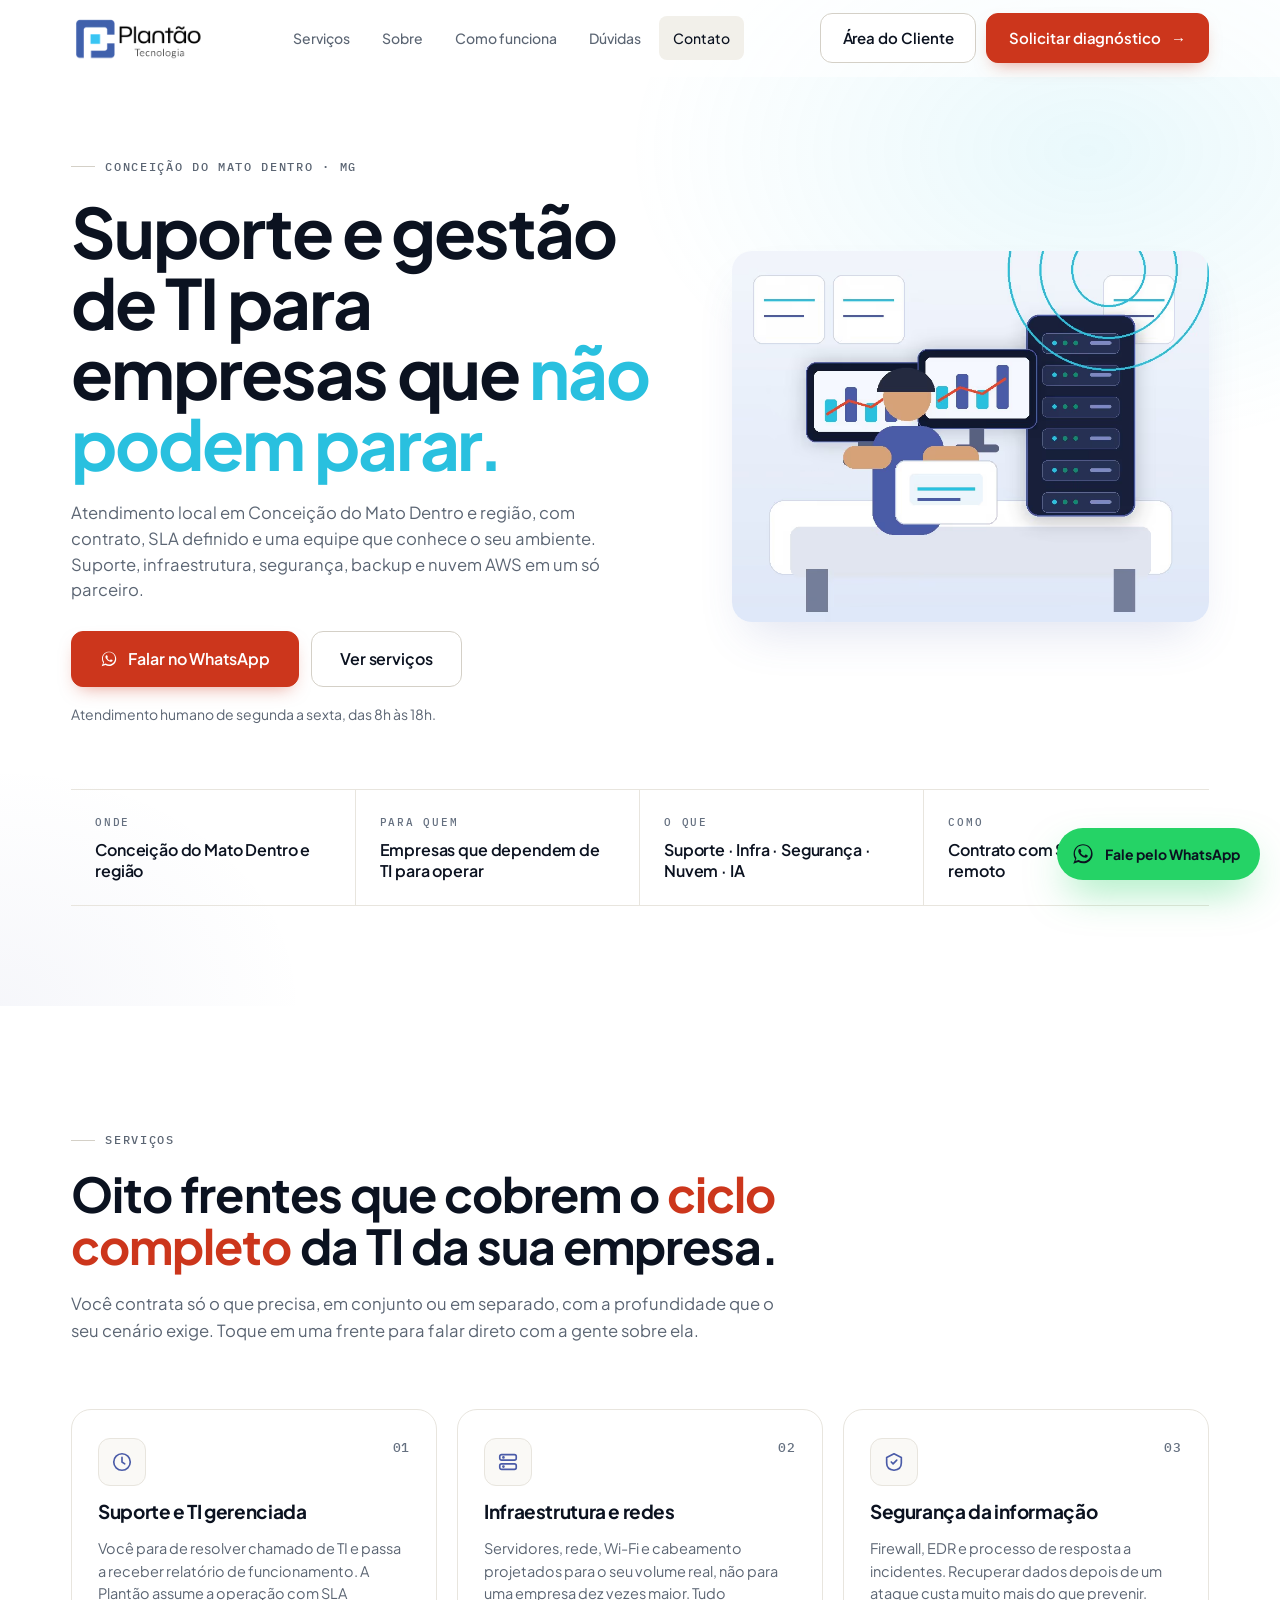
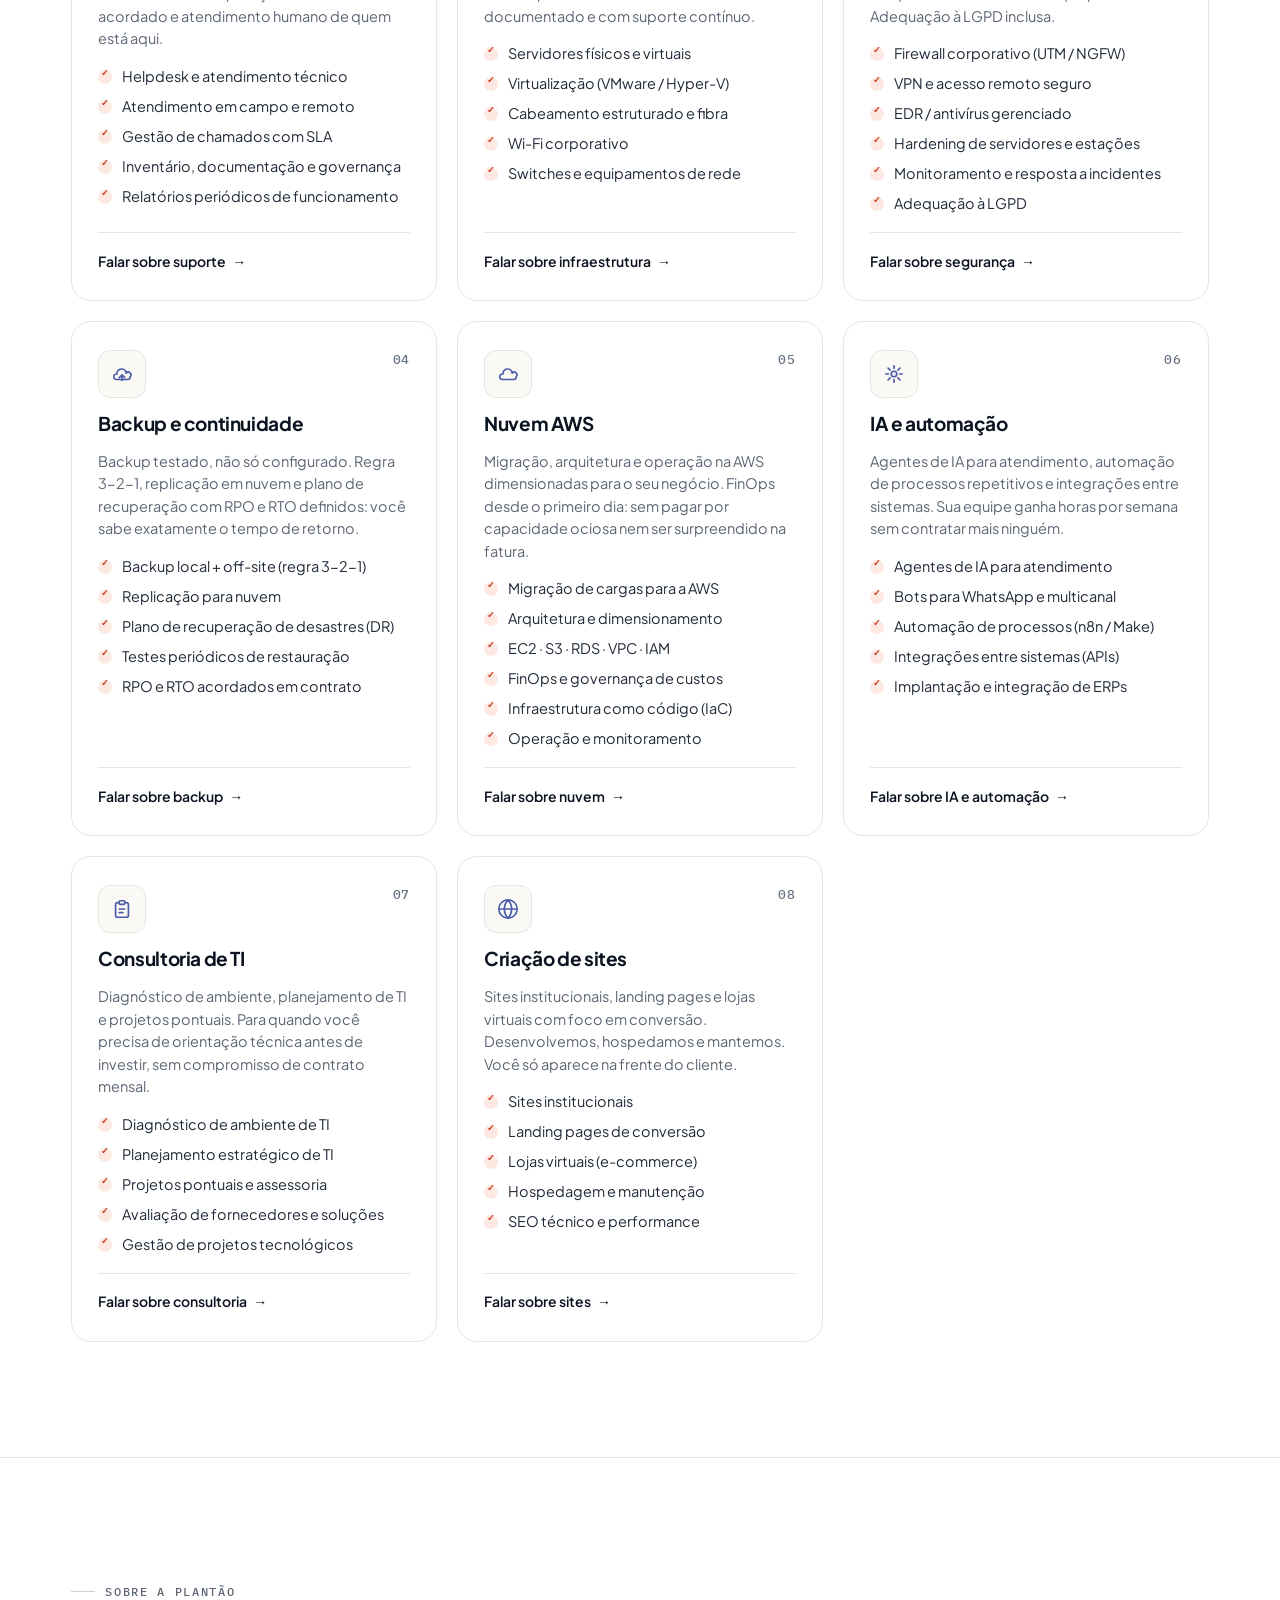
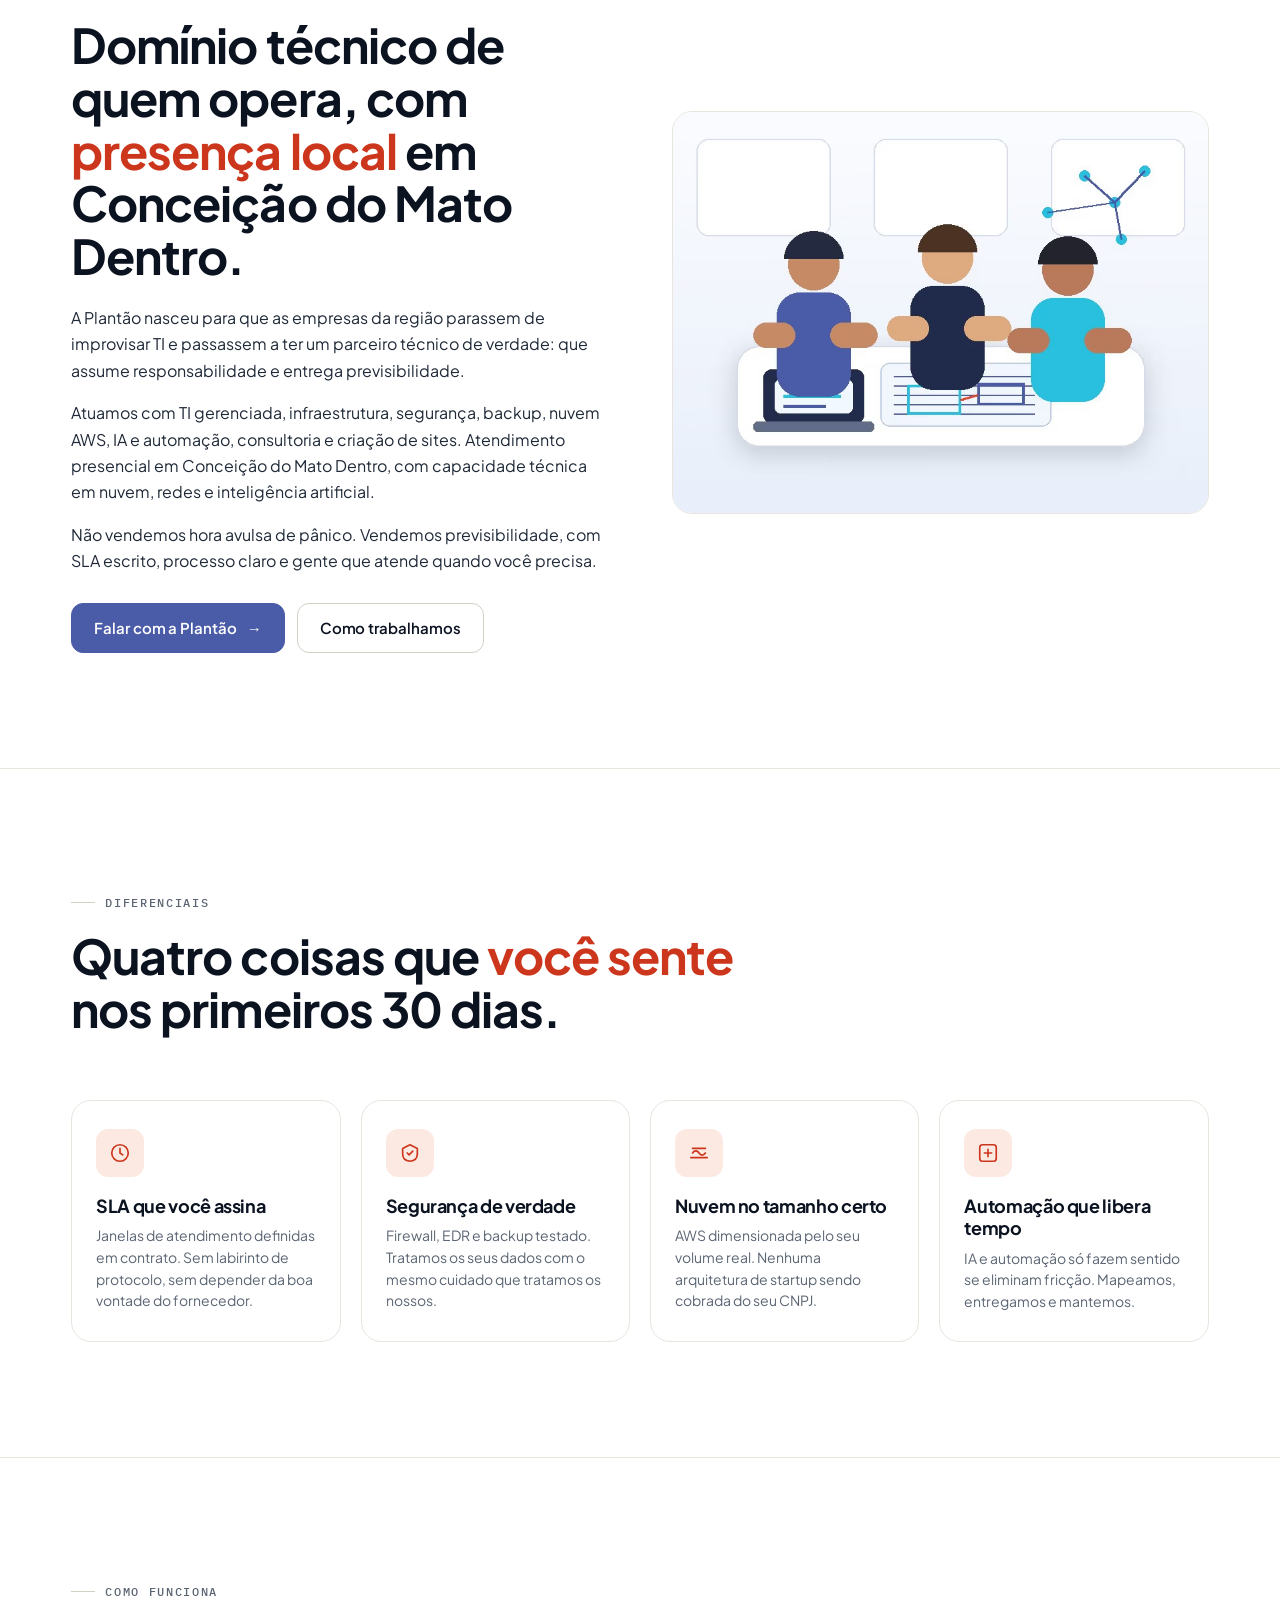
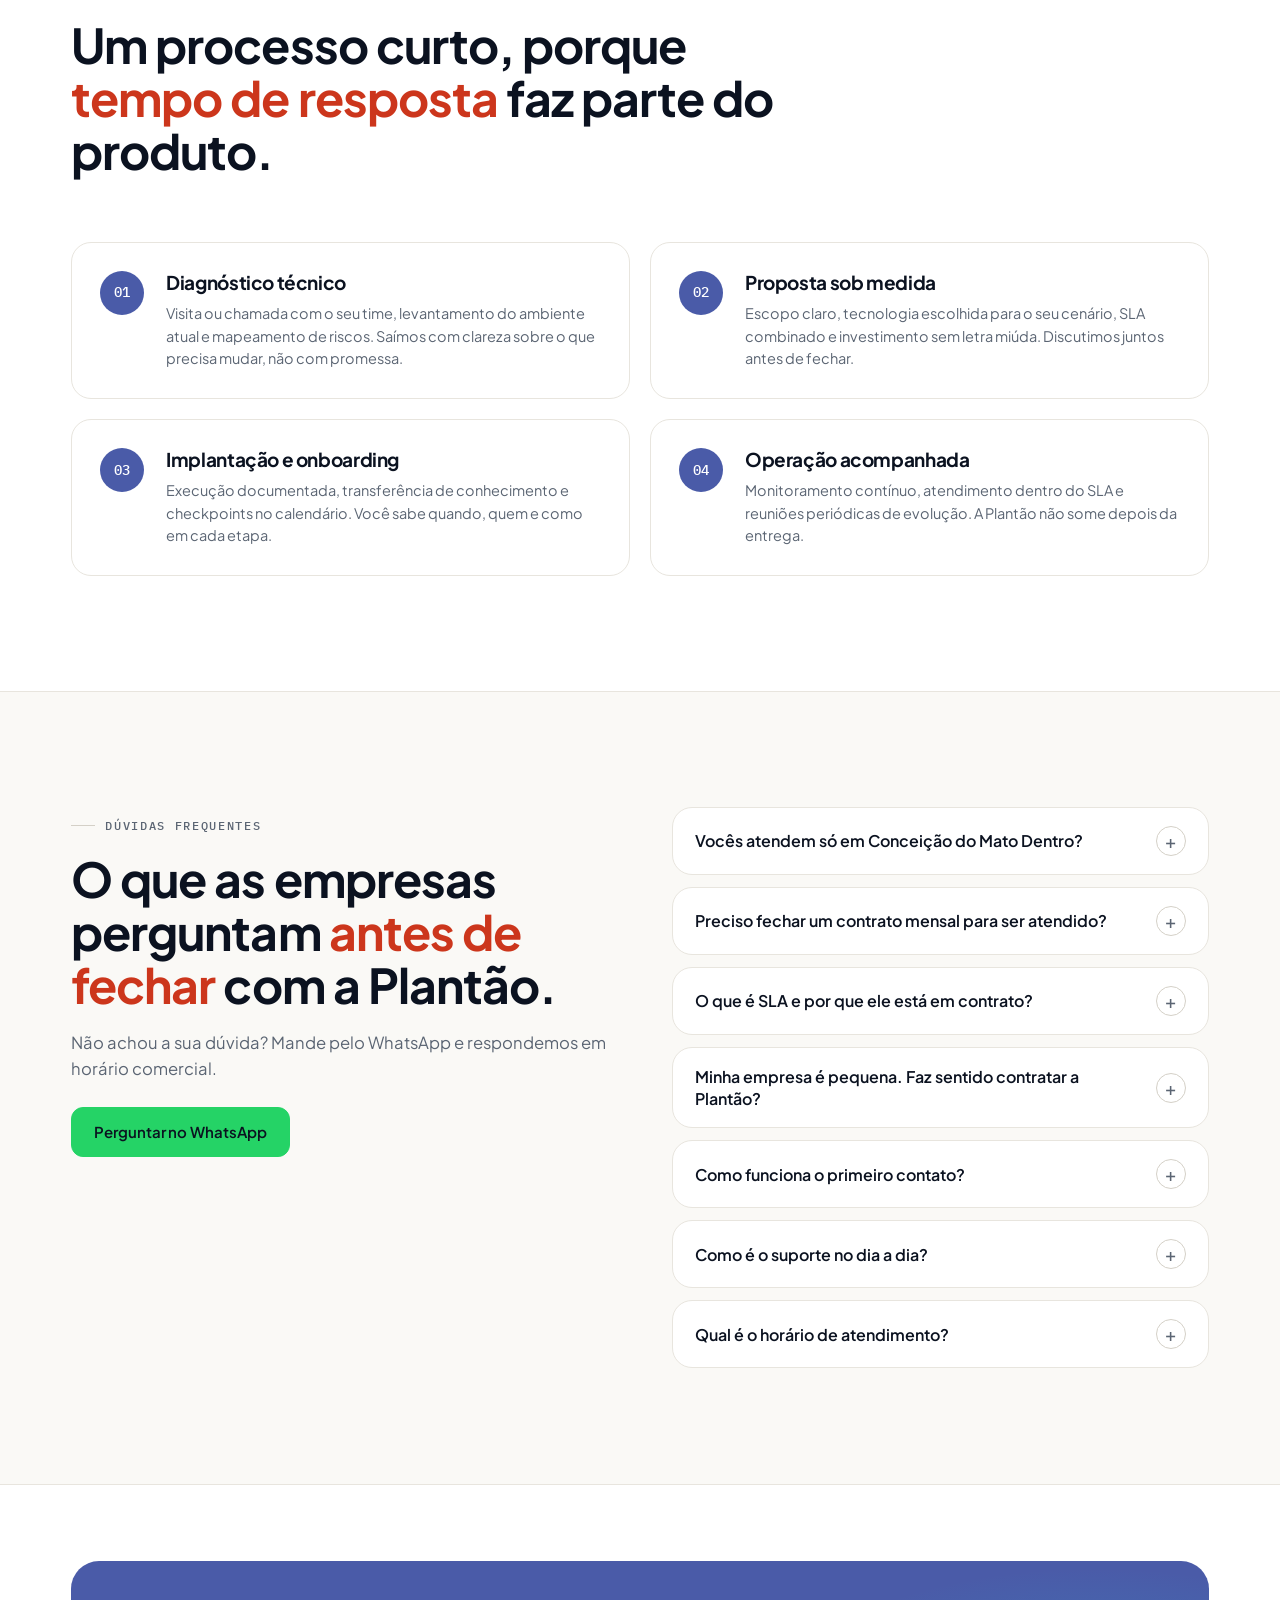
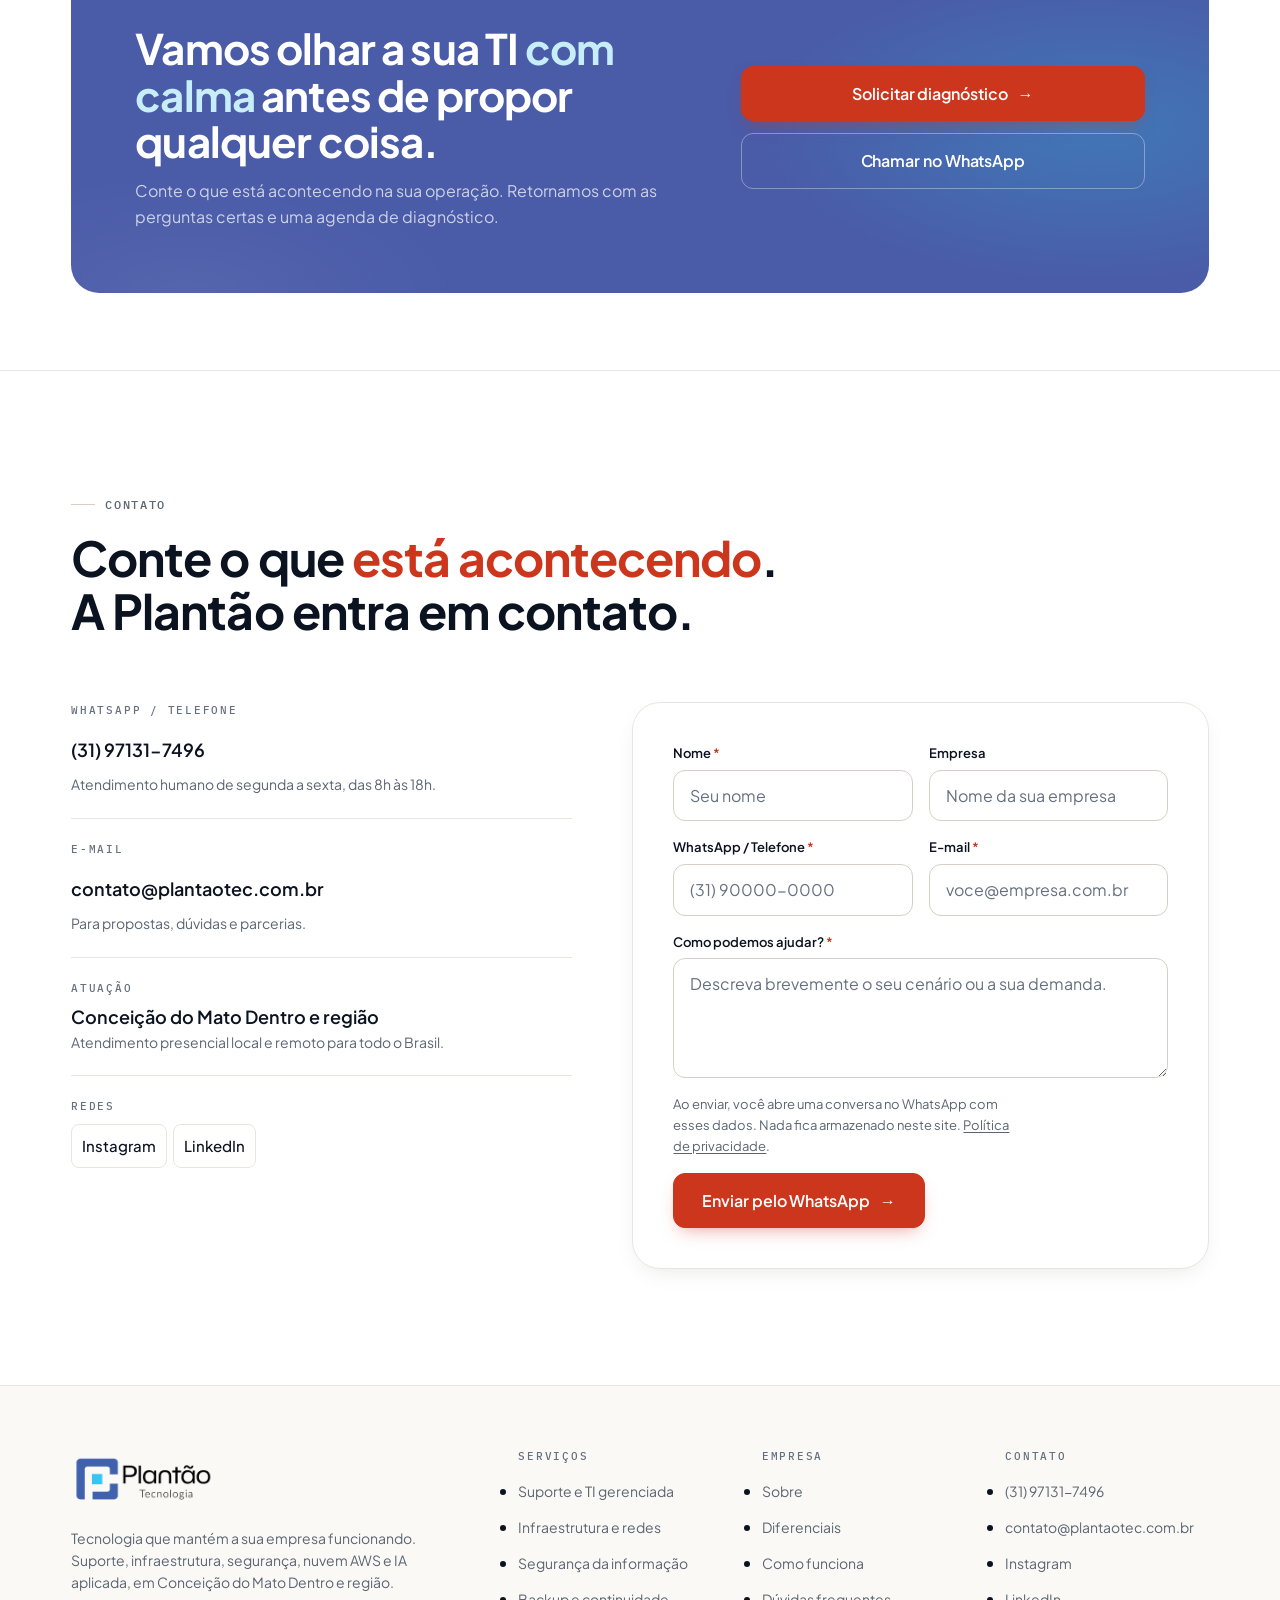
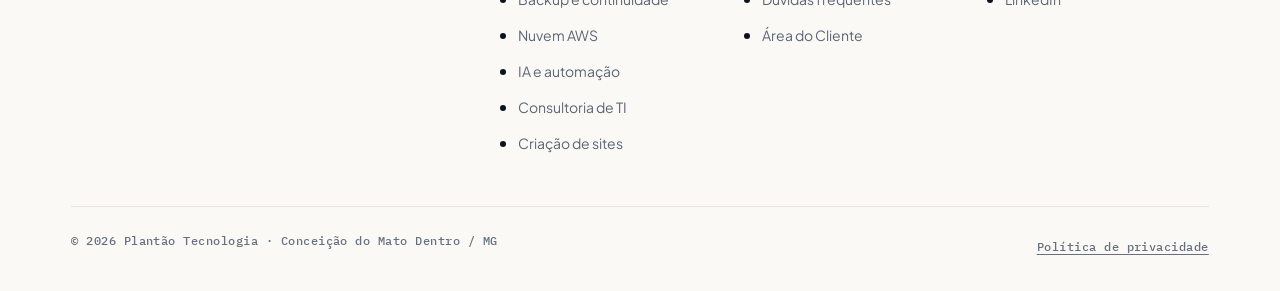
==== commit 0b0a1a90: "copy: remove 'Sem robô de triagem' do hero; estado reflete o merge Co-Authored-By: Claude Fable 5.1 " ====
--- a/index.html
+++ b/index.html
@@ -223,7 +223,7 @@
             </a>
             <a class="btn btn-outline btn-lg" href="#servicos">Ver serviços</a>
           </div>
-          <p class="hero-note reveal delay-4">Atendimento humano de segunda a sexta, das 8h às 18h. Sem robô de triagem.</p>
+          <p class="hero-note reveal delay-4">Atendimento humano de segunda a sexta, das 8h às 18h.</p>
         </div>
 
         <div class="hero-visual reveal delay-2">
